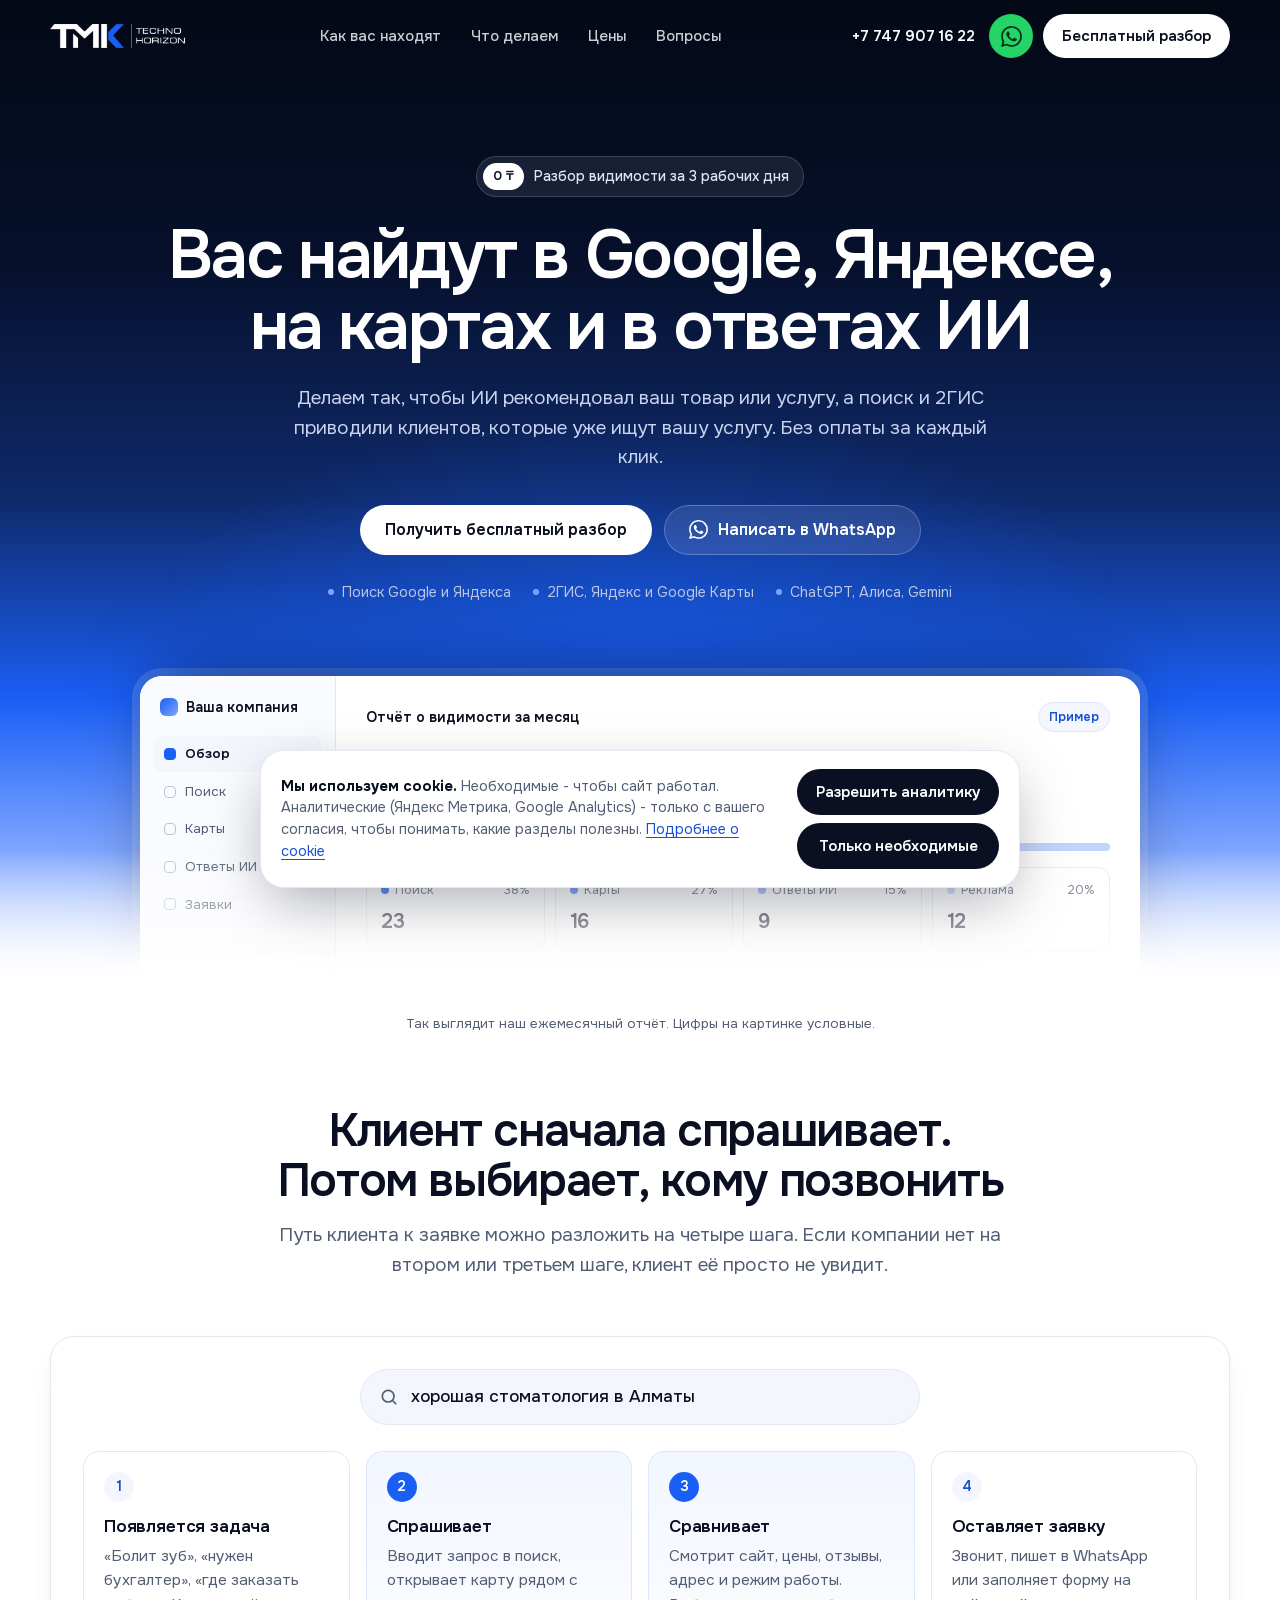
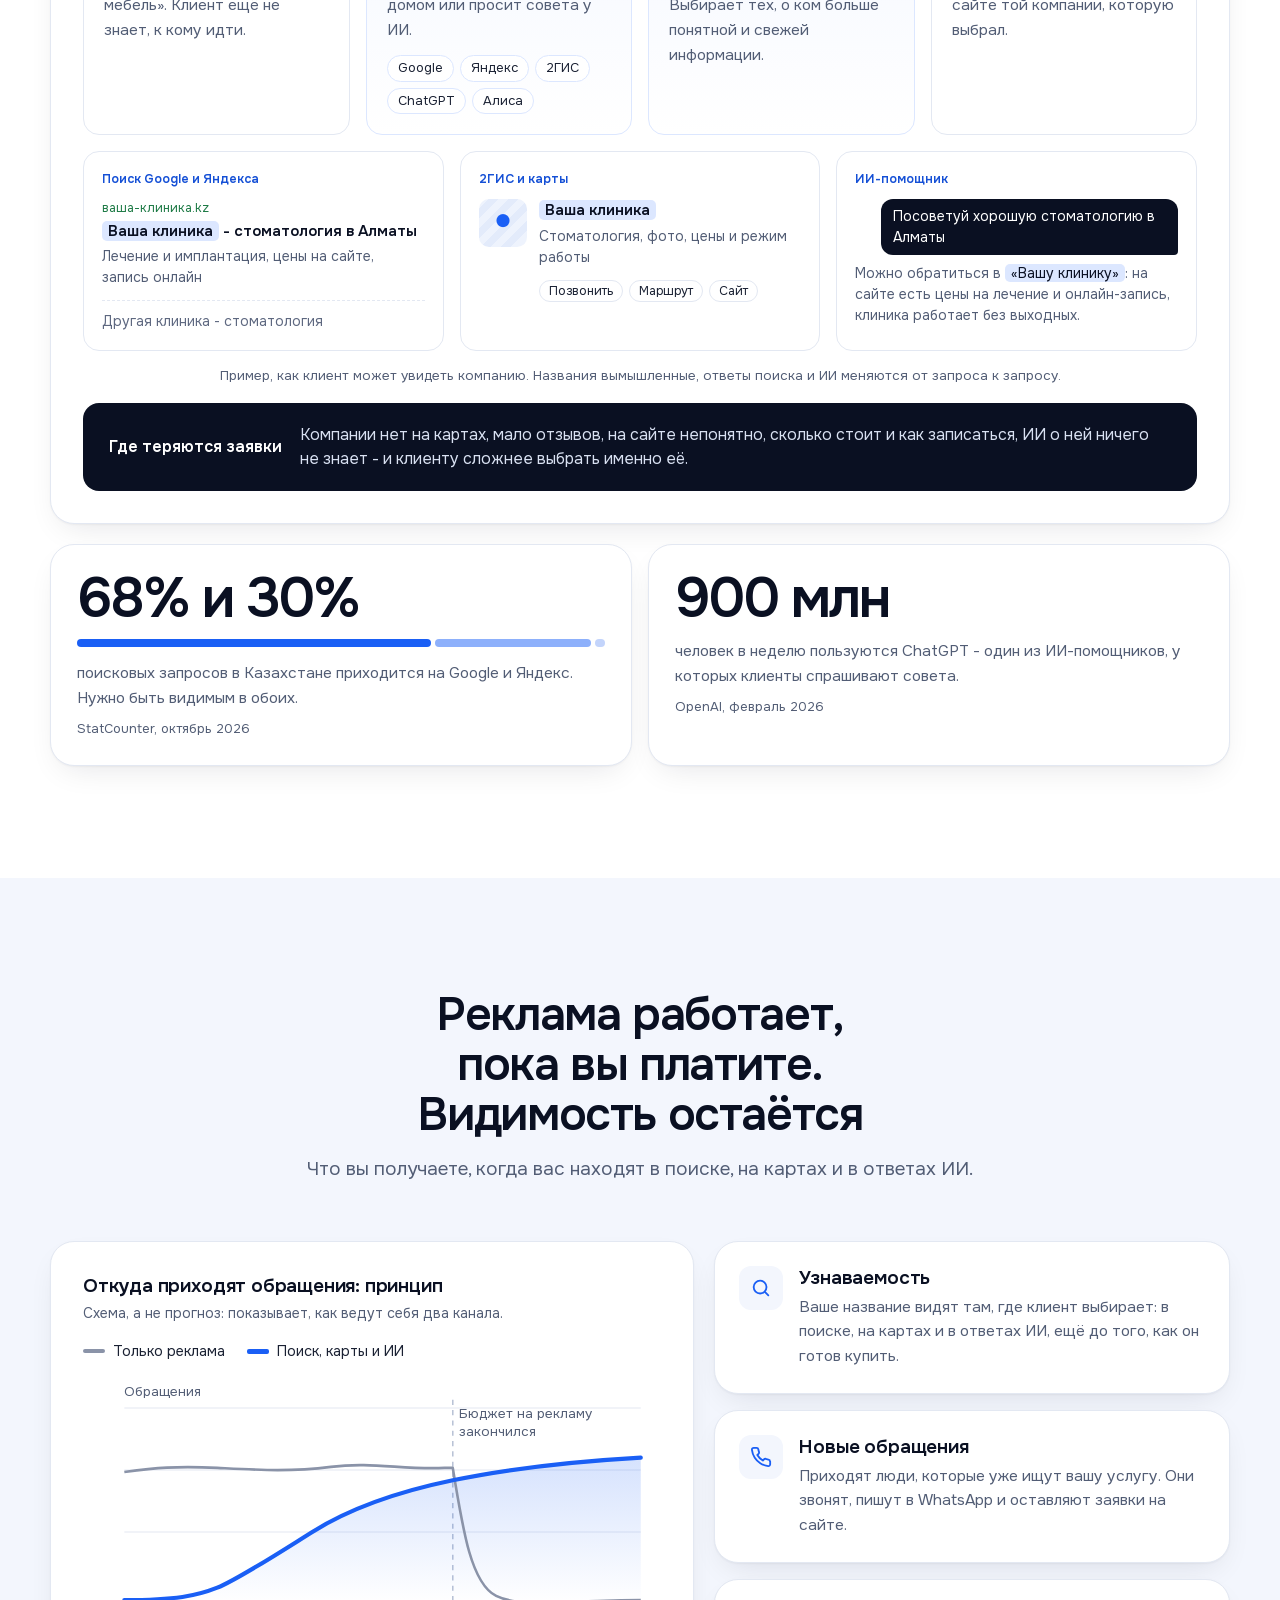
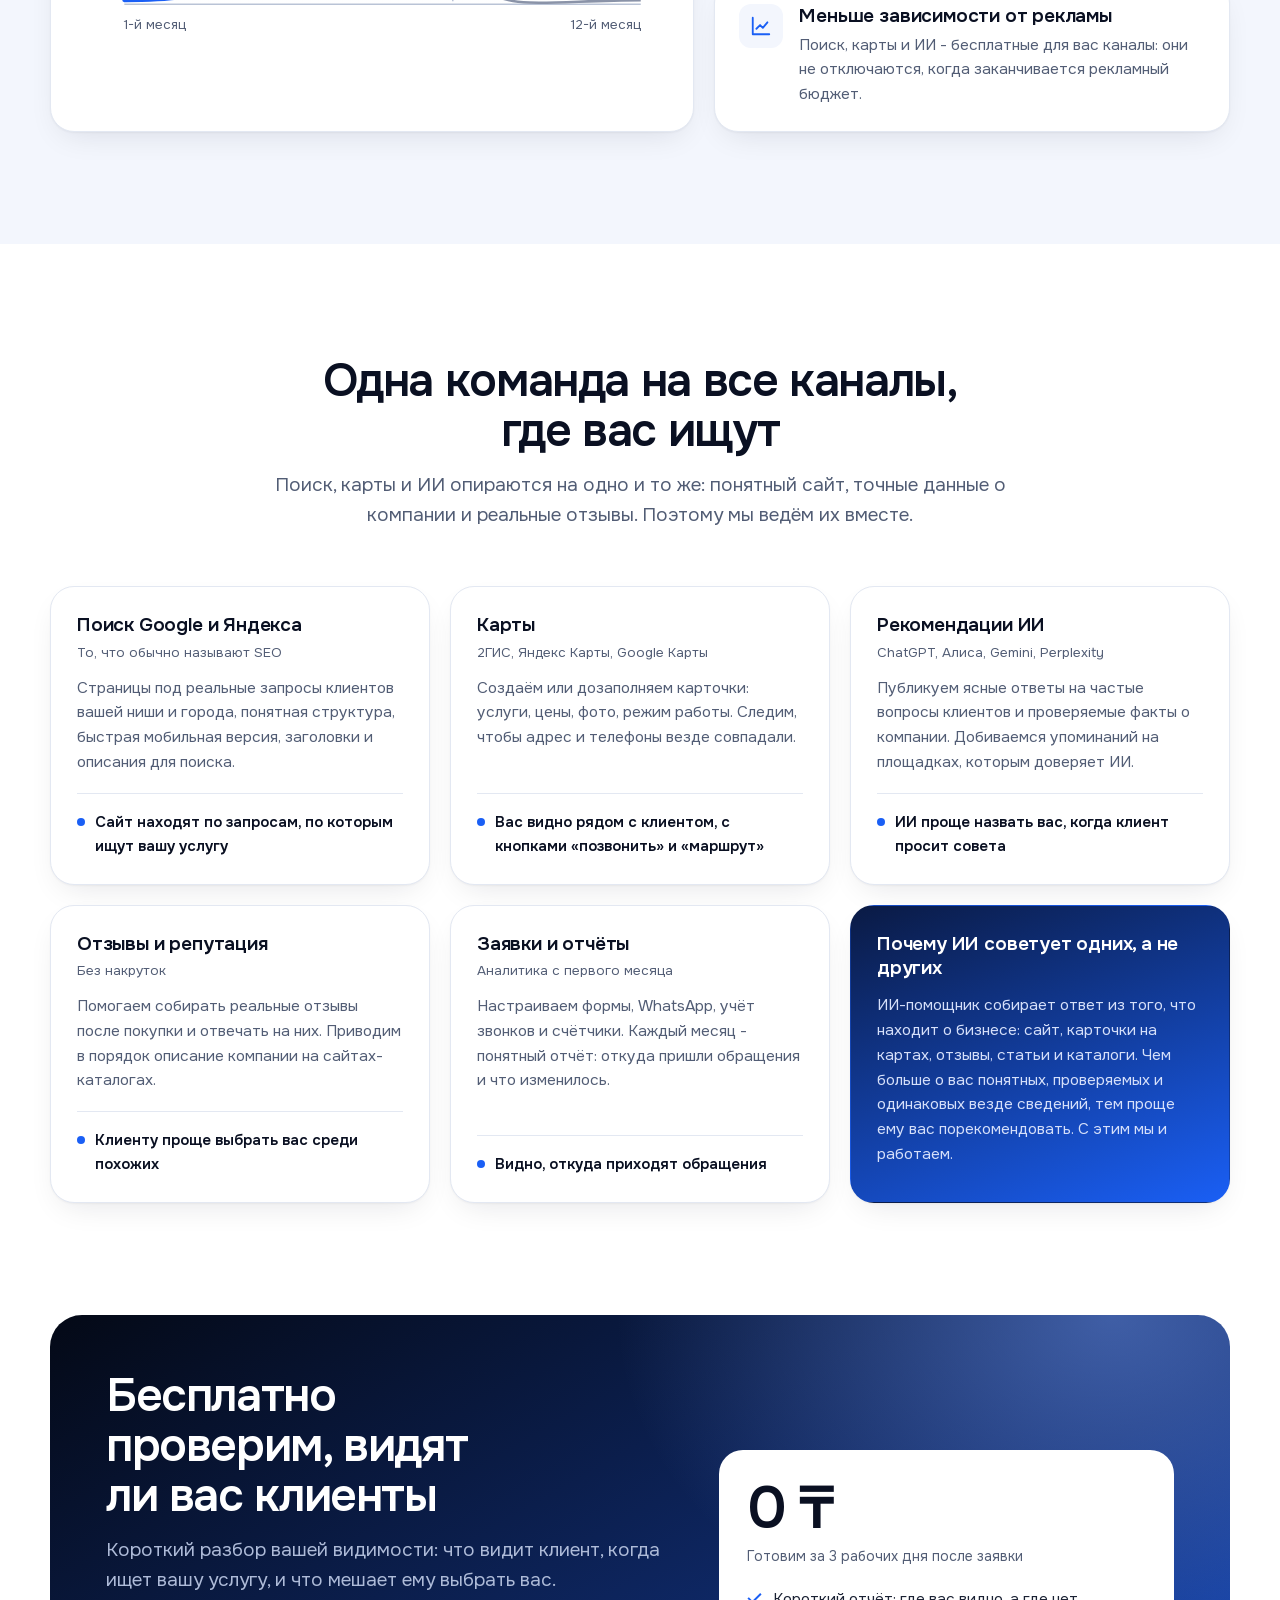
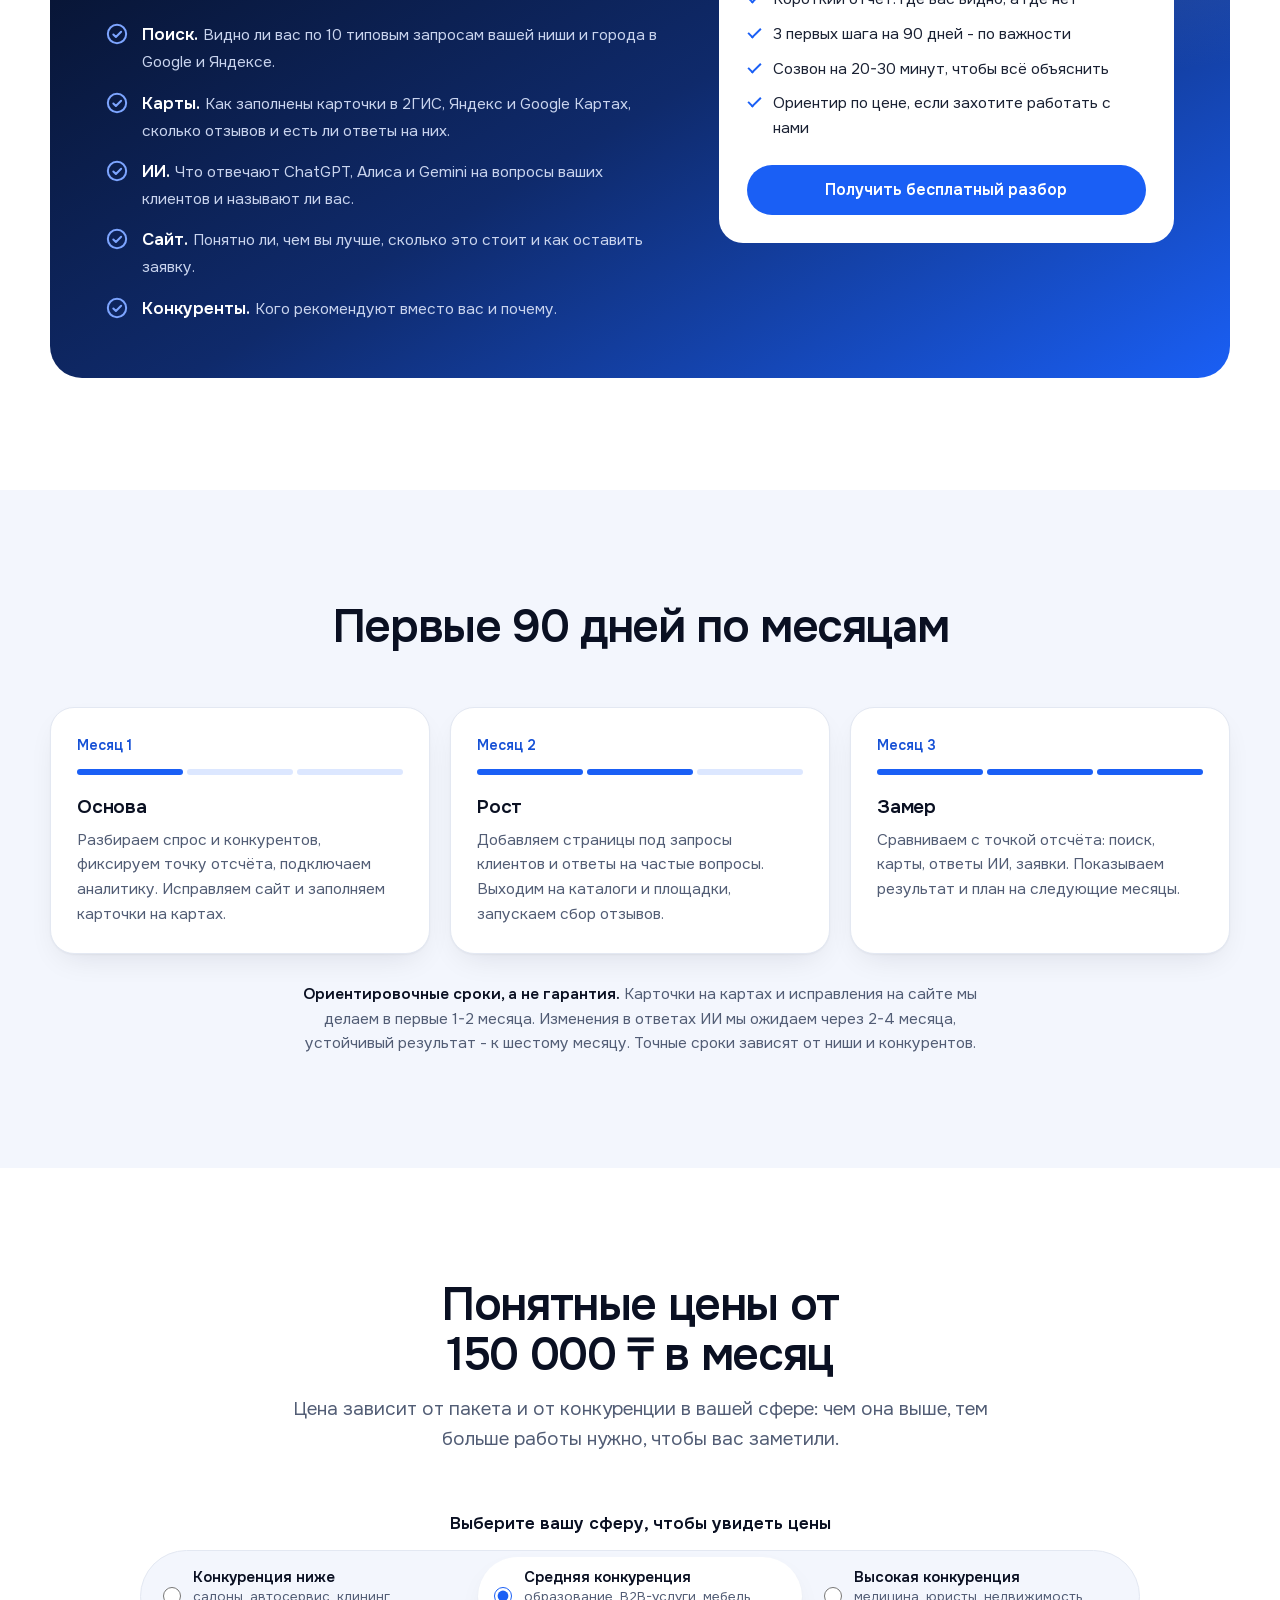
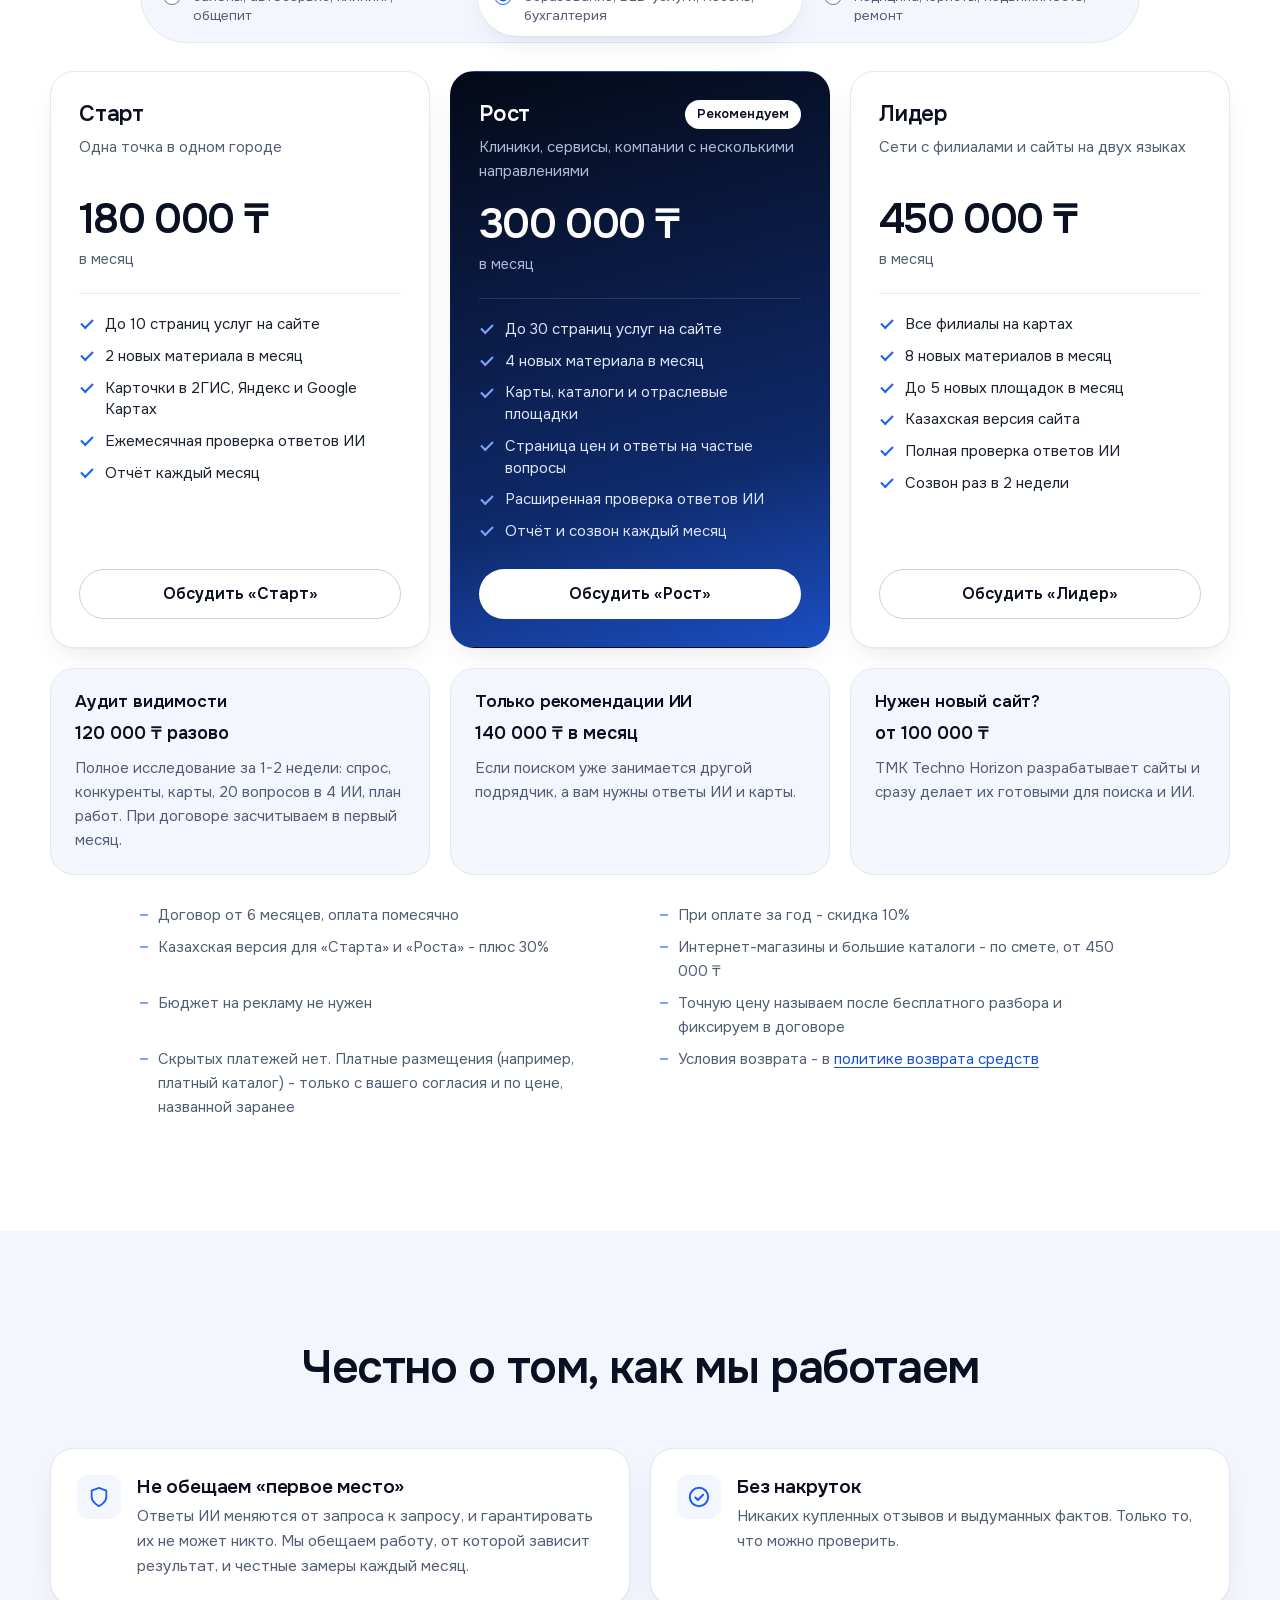
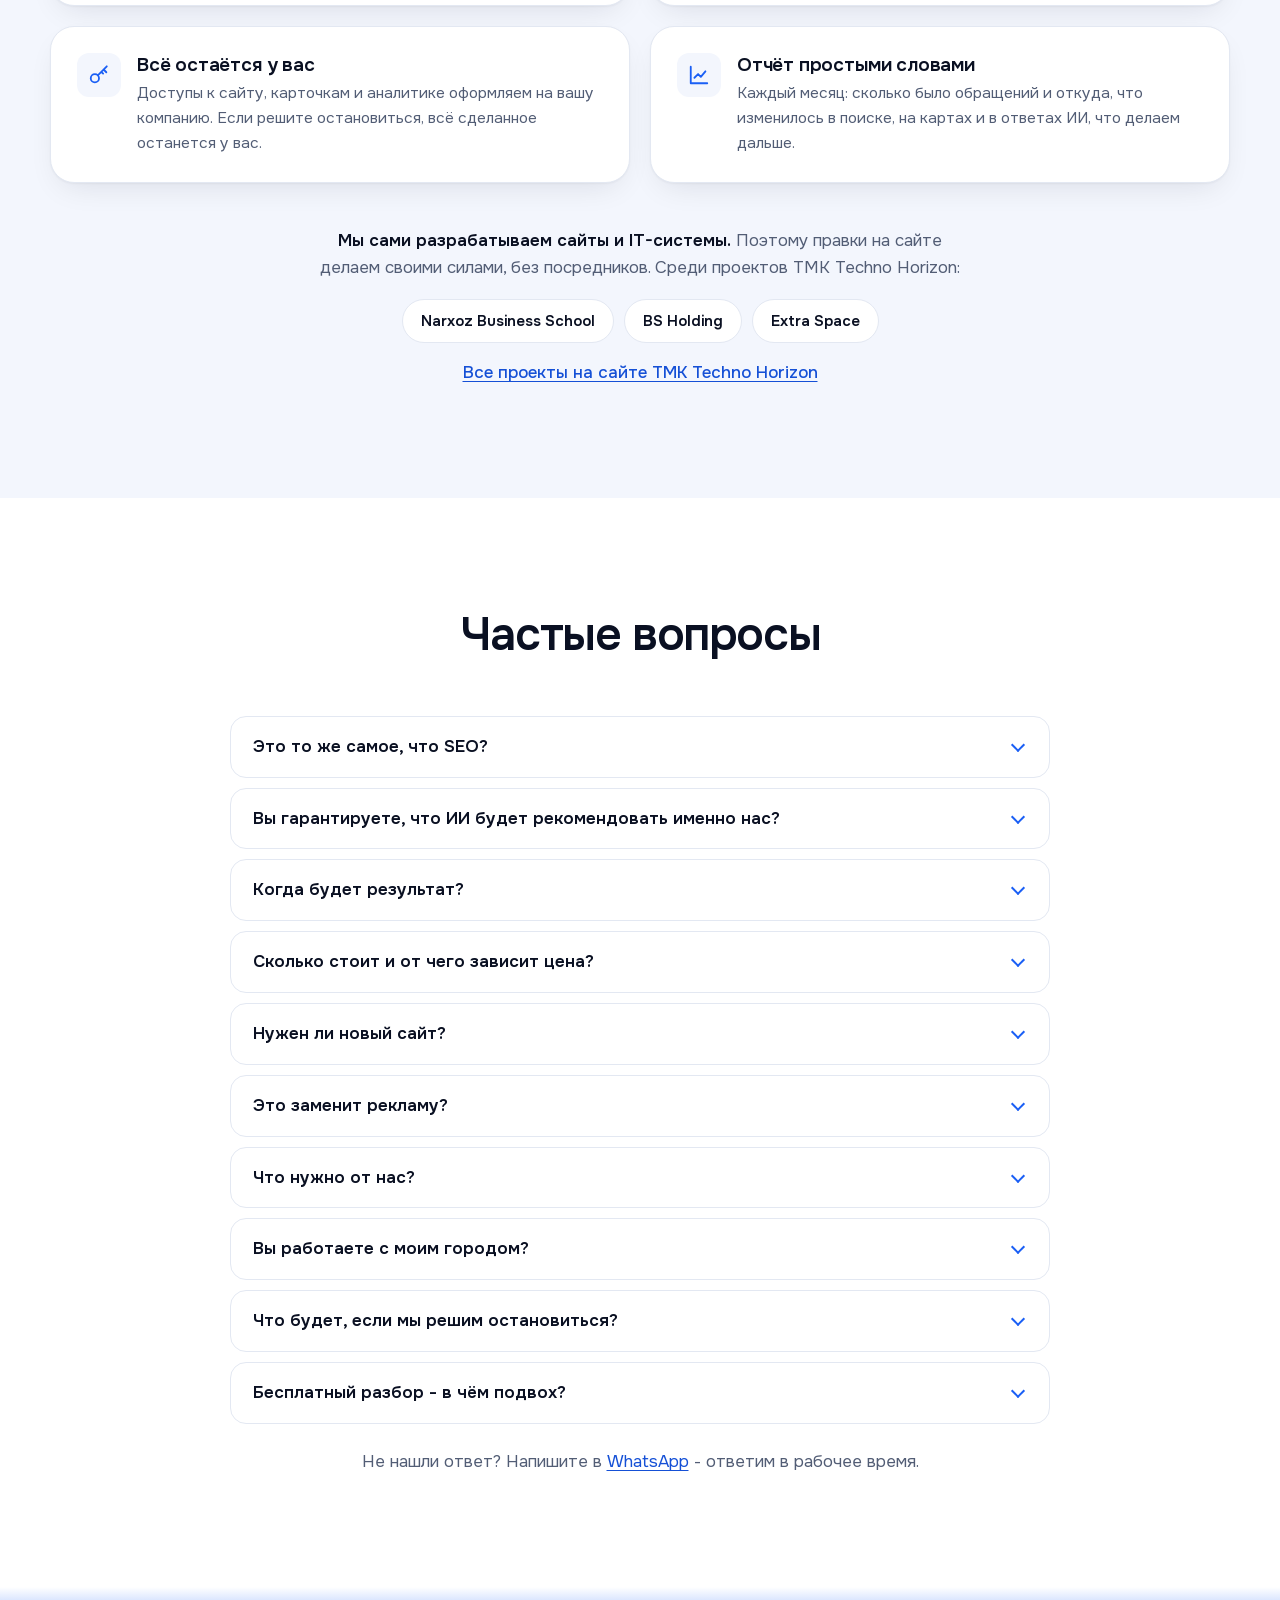
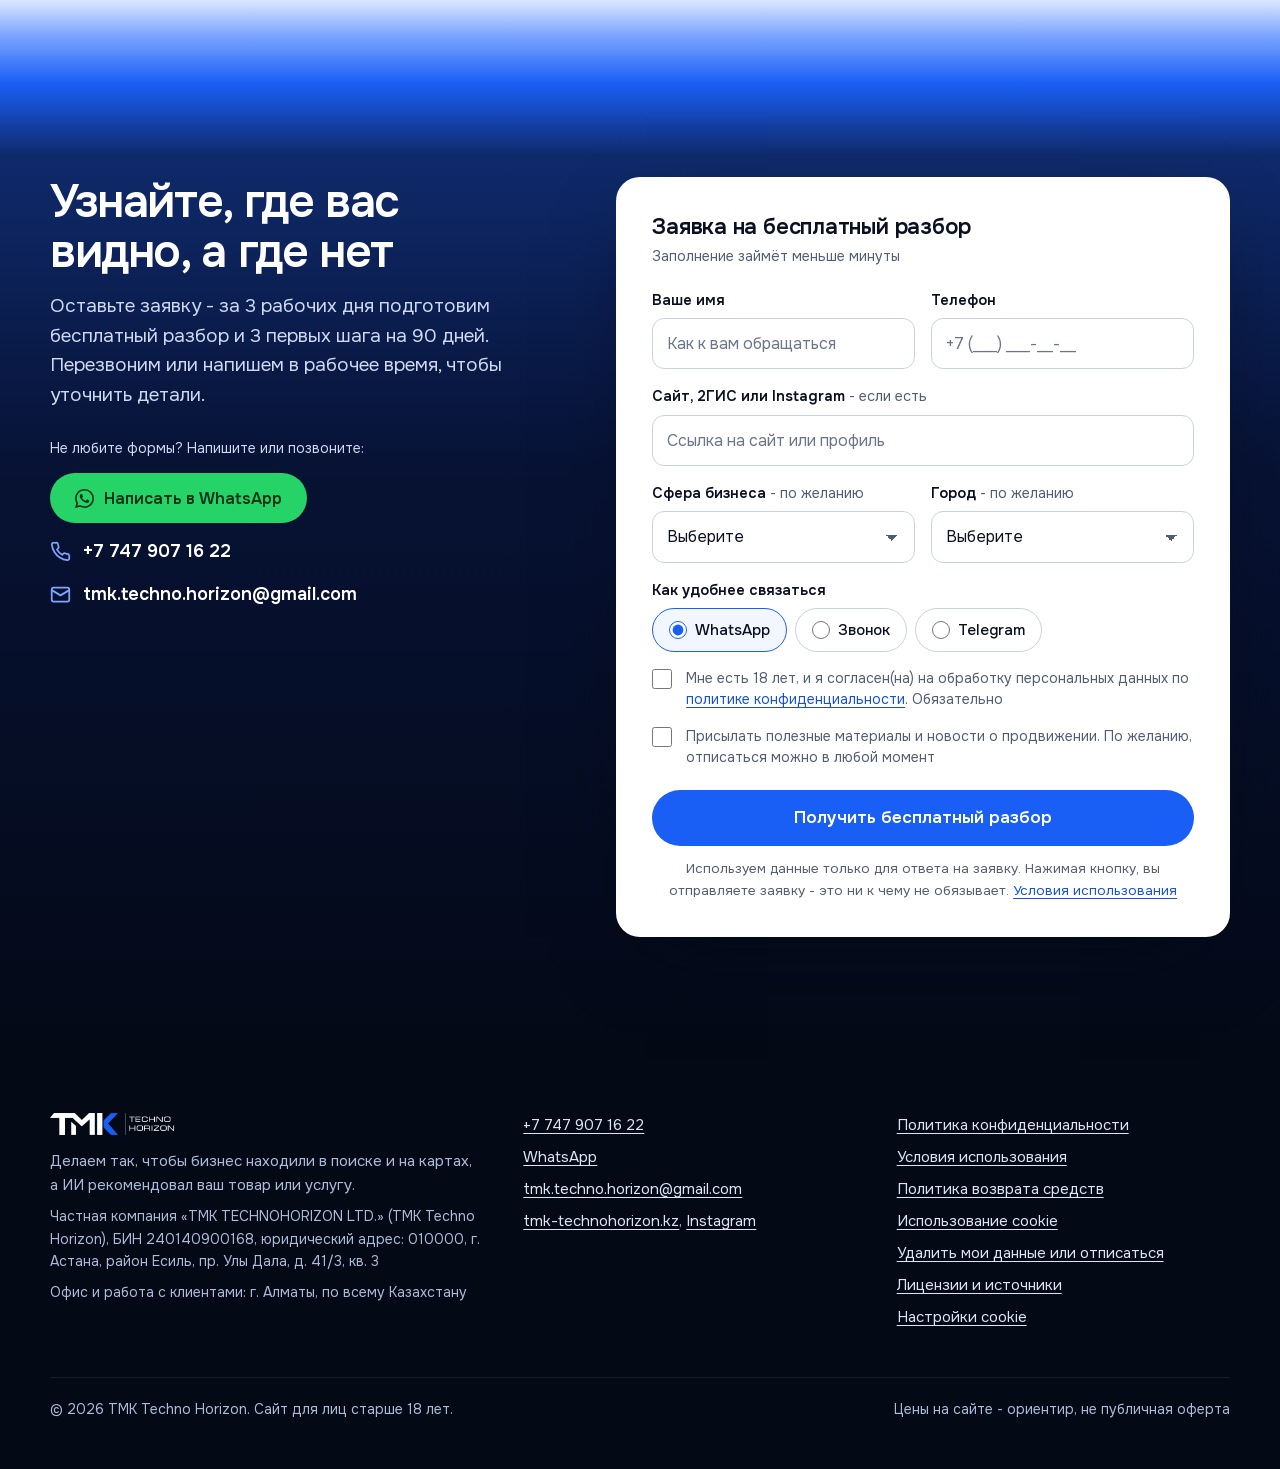
==== index.html @ 051dfea3 "Лендинг TMK Techno Horizon: видимость бизнеса в поиске, на картах и в ответах ИИ Статический сайт + " ====
<!doctype html>
<html lang="ru">
<head>
<meta charset="utf-8">
<meta name="viewport" content="width=device-width, initial-scale=1, viewport-fit=cover">
<title>Продвижение бизнеса в Google, Яндексе, 2ГИС и нейросетях | TMK Techno Horizon</title>
<meta name="description" content="Делаем так, чтобы вас находили в Google, Яндексе и на картах, а ИИ рекомендовал ваш товар или услугу. Бесплатный разбор видимости за 3 рабочих дня. Цены от 150 000 ₸ в месяц.">
<link rel="canonical" href="https://tmk-vidimost.vercel.app/">
<meta name="robots" content="index, follow, max-image-preview:large">
<meta name="theme-color" content="#040916">
<meta name="format-detection" content="telephone=no">
<meta name="google-site-verification" content="nWNN2OCdouj4okJl6YWoBwmhPudTRgexHyxtNok-oQk">
<meta name="yandex-verification" content="0887954a78797636">
<!-- verification-tags -->

<meta property="og:type" content="website">
<meta property="og:locale" content="ru_KZ">
<meta property="og:site_name" content="TMK Techno Horizon">
<meta property="og:title" content="Вас найдут в Google, Яндексе, на картах и в ответах ИИ">
<meta property="og:description" content="Делаем так, чтобы ИИ рекомендовал ваш товар или услугу, а поиск и 2ГИС приводили заявки без оплаты за каждый клик. Бесплатный разбор за 3 рабочих дня.">
<meta property="og:url" content="https://tmk-vidimost.vercel.app/">
<meta property="og:image" content="https://tmk-vidimost.vercel.app/assets/og.png">
<meta property="og:image:width" content="1200">
<meta property="og:image:height" content="630">
<meta property="og:image:alt" content="Вас найдут в Google, Яндексе, на картах и в ответах ИИ - TMK Techno Horizon">
<meta name="twitter:card" content="summary_large_image">

<link rel="icon" href="/favicon.ico" sizes="48x48">
<link rel="icon" href="/assets/icon-512.png" type="image/png" sizes="512x512">
<link rel="apple-touch-icon" href="/assets/apple-touch-icon.png">
<link rel="preload" href="/assets/fonts/onest-cyrillic.woff2" as="font" type="font/woff2" crossorigin>
<link rel="stylesheet" href="/assets/fonts/fonts.css">
<link rel="stylesheet" href="/assets/styles.css">
<script src="/assets/analytics.js" defer></script>
<script src="/assets/app.js" defer></script>

<script type="application/ld+json">
{
  "@context": "https://schema.org",
  "@graph": [
    {
      "@type": "Organization",
      "@id": "https://tmk-technohorizon.kz/#org",
      "name": "TMK Techno Horizon",
      "legalName": "Частная компания «TMK TECHNOHORIZON LTD.»",
      "taxID": "240140900168",
      "url": "https://tmk-technohorizon.kz",
      "logo": "https://tmk-vidimost.vercel.app/assets/icon-512.png",
      "email": "tmk.techno.horizon@gmail.com",
      "telephone": "+77479071622",
      "address": { "@type": "PostalAddress", "addressLocality": "Алматы", "addressCountry": "KZ" },
      "sameAs": ["https://www.instagram.com/tmk.tech/", "https://tmk-technohorizon.kz"]
    },
    {
      "@type": "WebPage",
      "@id": "https://tmk-vidimost.vercel.app/#page",
      "url": "https://tmk-vidimost.vercel.app/",
      "name": "Продвижение бизнеса в Google, Яндексе, 2ГИС и нейросетях",
      "inLanguage": "ru-KZ",
      "about": { "@id": "https://tmk-vidimost.vercel.app/#service" },
      "publisher": { "@id": "https://tmk-technohorizon.kz/#org" }
    },
    {
      "@type": "Service",
      "@id": "https://tmk-vidimost.vercel.app/#service",
      "name": "Видимость бизнеса в поиске, на картах и в рекомендациях ИИ",
      "serviceType": "Продвижение бизнеса в Google, Яндексе, 2ГИС и нейросетях",
      "description": "Делаем так, чтобы бизнес находили в Google, Яндексе, 2ГИС и на картах, а ИИ-помощники (ChatGPT, Алиса, Gemini) рекомендовали его товар или услугу.",
      "provider": { "@id": "https://tmk-technohorizon.kz/#org" },
      "areaServed": { "@type": "Country", "name": "Казахстан" },
      "offers": [
        { "@type": "Offer", "name": "Бесплатный разбор видимости", "price": "0", "priceCurrency": "KZT" },
        { "@type": "Offer", "name": "Старт", "priceSpecification": { "@type": "UnitPriceSpecification", "minPrice": 150000, "maxPrice": 220000, "priceCurrency": "KZT", "unitText": "месяц" } },
        { "@type": "Offer", "name": "Рост", "priceSpecification": { "@type": "UnitPriceSpecification", "minPrice": 260000, "maxPrice": 360000, "priceCurrency": "KZT", "unitText": "месяц" } },
        { "@type": "Offer", "name": "Лидер", "priceSpecification": { "@type": "UnitPriceSpecification", "minPrice": 380000, "maxPrice": 540000, "priceCurrency": "KZT", "unitText": "месяц" } },
        { "@type": "Offer", "name": "Аудит видимости", "price": "120000", "priceCurrency": "KZT" }
      ]
    },
    {
      "@type": "FAQPage",
      "@id": "https://tmk-vidimost.vercel.app/#faq",
      "mainEntity": [
        { "@type": "Question", "name": "Это то же самое, что SEO?", "acceptedAnswer": { "@type": "Answer", "text": "SEO - это продвижение в поиске Google и Яндекса. Мы делаем его и добавляем ещё два канала: карты (2ГИС, Яндекс и Google Карты) и рекомендации ИИ. Работу с ответами ИИ иногда называют GEO. Все три канала опираются на одно и то же: понятный сайт, точные данные о компании, отзывы и упоминания, поэтому выгоднее вести их вместе." } },
        { "@type": "Question", "name": "Вы гарантируете, что ИИ будет рекомендовать именно нас?", "acceptedAnswer": { "@type": "Answer", "text": "Нет, и никто честно не может. Ответы ИИ меняются от запроса к запросу. Мы делаем всё, от чего зависит рекомендация, и каждый месяц показываем, как меняются ответы ИИ на вопросы ваших клиентов, позиции в поиске и показы на картах." } },
        { "@type": "Question", "name": "Когда будет результат?", "acceptedAnswer": { "@type": "Answer", "text": "Карточки на картах и исправления на сайте мы делаем в первые 1-2 месяца. Изменения в ответах ИИ ожидаем через 2-4 месяца, устойчивый результат - к шестому месяцу. Это ориентир, а не гарантия: многое зависит от ниши и конкурентов. Поэтому договор - от 6 месяцев." } },
        { "@type": "Question", "name": "Сколько стоит и от чего зависит цена?", "acceptedAnswer": { "@type": "Answer", "text": "От 150 000 до 540 000 тенге в месяц. Цена зависит от пакета и от конкуренции в вашей сфере: в медицине, юридических услугах и недвижимости работы больше, чем у салона красоты или автосервиса. Точную цену называем после бесплатного разбора." } },
        { "@type": "Question", "name": "Нужен ли новый сайт?", "acceptedAnswer": { "@type": "Answer", "text": "Чаще всего нет: текущий сайт можно доработать. Если сайта нет или он устарел, TMK Techno Horizon сделает новый сразу готовым для поиска и ИИ. Что выгоднее в вашем случае, покажет разбор." } },
        { "@type": "Question", "name": "Это заменит рекламу?", "acceptedAnswer": { "@type": "Answer", "text": "Не сразу и не полностью. Реклама даёт заявки быстро, но только пока вы платите. Поиск, карты и ИИ - второй источник обращений, который работает и без рекламного бюджета. Со временем на рекламу можно тратить меньше." } },
        { "@type": "Question", "name": "Что нужно от нас?", "acceptedAnswer": { "@type": "Answer", "text": "Доступы к сайту и карточкам на картах (или помощь с их созданием), информация об услугах и ценах, реальные отзывы и примеры работ. По времени - 1-2 часа в неделю на ответы и согласования." } },
        { "@type": "Question", "name": "Вы работаете с моим городом?", "acceptedAnswer": { "@type": "Answer", "text": "Да, работаем по всему Казахстану: Алматы, Астана, Шымкент и другие города. Офис - в Алматы, остальное делаем удалённо, а созвоны проводим онлайн." } },
        { "@type": "Question", "name": "Что будет, если мы решим остановиться?", "acceptedAnswer": { "@type": "Answer", "text": "Всё, что сделано, остаётся у вас: страницы сайта, карточки, отзывы, аналитика. Доступы оформляем на вашу компанию с первого дня. После минимального срока договора продолжать или нет - решаете вы." } },
        { "@type": "Question", "name": "Бесплатный разбор - в чём подвох?", "acceptedAnswer": { "@type": "Answer", "text": "Подвоха нет. Это способ познакомиться и показать, что мы понимаем вашу ситуацию. Отчёт остаётся у вас, даже если вы решите работать с кем-то другим или делать всё сами." } }
      ]
    }
  ]
}
</script>
</head>
<body>
<svg width="0" height="0" style="position:absolute" aria-hidden="true" focusable="false">
  <symbol id="i-wa" viewBox="0 0 24 24"><path fill="currentColor" d="M17.472 14.382c-.297-.149-1.758-.867-2.03-.967-.273-.099-.471-.148-.67.15-.197.297-.767.966-.94 1.164-.173.199-.347.223-.644.075-.297-.15-1.255-.463-2.39-1.475-.883-.788-1.48-1.761-1.653-2.059-.173-.297-.018-.458.13-.606.134-.133.298-.347.446-.52.149-.174.198-.298.298-.497.099-.198.05-.371-.025-.52-.075-.149-.669-1.612-.916-2.207-.242-.579-.487-.5-.669-.51-.173-.008-.371-.01-.57-.01-.198 0-.52.074-.792.372-.272.297-1.04 1.016-1.04 2.479 0 1.462 1.065 2.875 1.213 3.074.149.198 2.096 3.2 5.077 4.487.709.306 1.262.489 1.694.625.712.227 1.36.195 1.871.118.571-.085 1.758-.719 2.006-1.413.248-.694.248-1.289.173-1.413-.074-.124-.272-.198-.57-.347m-5.421 7.403h-.004a9.87 9.87 0 0 1-5.031-1.378l-.361-.214-3.741.982.998-3.648-.235-.374a9.86 9.86 0 0 1-1.51-5.26c.001-5.45 4.436-9.884 9.888-9.884 2.64 0 5.122 1.03 6.988 2.898a9.825 9.825 0 0 1 2.893 6.994c-.003 5.45-4.437 9.884-9.885 9.884m8.413-18.297A11.815 11.815 0 0 0 12.05 0C5.495 0 .16 5.335.157 11.892c0 2.096.547 4.142 1.588 5.945L.057 24l6.305-1.654a11.882 11.882 0 0 0 5.683 1.448h.005c6.554 0 11.89-5.335 11.893-11.893a11.821 11.821 0 0 0-3.48-8.413z"/></symbol>
  <symbol id="i-phone" viewBox="0 0 24 24"><path fill="none" stroke="currentColor" stroke-width="2" stroke-linecap="round" stroke-linejoin="round" d="M22 16.9v3a2 2 0 0 1-2.2 2 19.8 19.8 0 0 1-8.6-3.1 19.5 19.5 0 0 1-6-6A19.8 19.8 0 0 1 2.1 4.2 2 2 0 0 1 4.1 2h3a2 2 0 0 1 2 1.7c.1.9.4 1.8.7 2.7a2 2 0 0 1-.5 2.1L8 9.8a16 16 0 0 0 6 6l1.3-1.3a2 2 0 0 1 2.1-.4c.9.3 1.8.6 2.7.7a2 2 0 0 1 1.7 2z"/></symbol>
  <symbol id="i-mail" viewBox="0 0 24 24"><g fill="none" stroke="currentColor" stroke-width="2" stroke-linecap="round" stroke-linejoin="round"><rect x="2" y="4" width="20" height="16" rx="2"/><path d="m22 7-10 6L2 7"/></g></symbol>
  <symbol id="i-check" viewBox="0 0 24 24"><g fill="none" stroke="currentColor" stroke-width="2.2" stroke-linecap="round" stroke-linejoin="round"><circle cx="12" cy="12" r="10"/><path d="m8 12.5 2.8 2.8L16.5 9.5"/></g></symbol>
  <symbol id="i-search" viewBox="0 0 24 24"><g fill="none" stroke="currentColor" stroke-width="2" stroke-linecap="round"><circle cx="11" cy="11" r="7"/><path d="m20 20-3.5-3.5"/></g></symbol>
  <symbol id="i-shield" viewBox="0 0 24 24"><path fill="none" stroke="currentColor" stroke-width="2" stroke-linejoin="round" d="M12 22s8-4 8-10V5l-8-3-8 3v7c0 6 8 10 8 10z"/></symbol>
  <symbol id="i-chart" viewBox="0 0 24 24"><path fill="none" stroke="currentColor" stroke-width="2" stroke-linecap="round" stroke-linejoin="round" d="M3 3v18h18M7 15l4-4 3 3 5-6"/></symbol>
  <symbol id="i-key" viewBox="0 0 24 24"><g fill="none" stroke="currentColor" stroke-width="2" stroke-linecap="round" stroke-linejoin="round"><circle cx="7.5" cy="15.5" r="4.5"/><path d="m10.7 12.3 9.8-9.8M17 6l3 3M14.5 8.5l2 2"/></g></symbol>
  <symbol id="i-team" viewBox="0 0 24 24"><g fill="none" stroke="currentColor" stroke-width="2" stroke-linecap="round" stroke-linejoin="round"><circle cx="9" cy="8" r="4"/><path d="M2 21v-1a7 7 0 0 1 14 0v1M16 3.1a4 4 0 0 1 0 7.8M22 21v-1a7 7 0 0 0-4-6.3"/></g></symbol>
</svg>

<a class="skip-link" href="#main">Перейти к содержимому</a>

<header class="site-header" id="top">
  <div class="wrap">
    <a class="logo" href="/" aria-label="TMK Techno Horizon - на главную">
      <img class="logo-light" src="/assets/logo.png" alt="TMK Techno Horizon" width="139" height="24">
      <img class="logo-dark" src="/assets/logo-dark.png" alt="" width="139" height="24" aria-hidden="true">
    </a>
    <nav class="nav" aria-label="Разделы страницы">
      <a href="#kak-nahodyat">Как вас находят</a>
      <a href="#chto-delaem">Что делаем</a>
      <a href="#ceny">Цены</a>
      <a href="#voprosy">Вопросы</a>
    </nav>
    <div class="header-actions">
      <a class="header-phone" href="tel:+77479071622" data-loc="header">+7 747 907 16 22</a>
      <a class="icon-btn" href="https://wa.me/77479071622?text=%D0%97%D0%B4%D1%80%D0%B0%D0%B2%D1%81%D1%82%D0%B2%D1%83%D0%B9%D1%82%D0%B5!%20%D0%A5%D0%BE%D1%87%D1%83%20%D0%B1%D0%B5%D1%81%D0%BF%D0%BB%D0%B0%D1%82%D0%BD%D1%8B%D0%B9%20%D1%80%D0%B0%D0%B7%D0%B1%D0%BE%D1%80%3A%20%D0%BD%D0%B0%D1%85%D0%BE%D0%B4%D1%8F%D1%82%20%D0%BB%D0%B8%20%D0%BC%D0%BE%D0%B9%20%D0%B1%D0%B8%D0%B7%D0%BD%D0%B5%D1%81%20%D0%B2%20%D0%BF%D0%BE%D0%B8%D1%81%D0%BA%D0%B5%2C%20%D0%BD%D0%B0%20%D0%BA%D0%B0%D1%80%D1%82%D0%B0%D1%85%20%D0%B8%20%D0%B2%20%D0%BE%D1%82%D0%B2%D0%B5%D1%82%D0%B0%D1%85%20%D0%98%D0%98." target="_blank" rel="noopener" data-loc="header" aria-label="Написать в WhatsApp"><svg aria-hidden="true"><use href="#i-wa"/></svg></a>
      <a class="btn header-cta" href="#zayavka" data-cta="header"><span class="long">Бесплатный разбор</span><span class="short">Разбор</span></a>
    </div>
  </div>
</header>

<main id="main">

<!-- 1. Первый экран: из темноты к свету -->
<section class="hero on-dark" aria-labelledby="hero-title">
  <div class="wrap">
    <div class="hero-inner">
      <p class="hero-chip"><b>0 ₸</b>Разбор видимости за 3 рабочих дня</p>
      <h1 id="hero-title" class="h1">Вас найдут в Google, Яндексе, <br class="br-wide">на картах и в ответах ИИ</h1>
      <p class="lead">Делаем так, чтобы ИИ рекомендовал ваш товар или услугу, а поиск и 2ГИС приводили клиентов, которые уже ищут вашу услугу. Без оплаты за каждый клик.</p>
      <div class="hero-actions">
        <a class="btn btn-light" href="#zayavka" data-cta="hero">Получить бесплатный разбор</a>
        <a class="btn btn-glass" href="https://wa.me/77479071622?text=%D0%97%D0%B4%D1%80%D0%B0%D0%B2%D1%81%D1%82%D0%B2%D1%83%D0%B9%D1%82%D0%B5!%20%D0%A5%D0%BE%D1%87%D1%83%20%D0%B1%D0%B5%D1%81%D0%BF%D0%BB%D0%B0%D1%82%D0%BD%D1%8B%D0%B9%20%D1%80%D0%B0%D0%B7%D0%B1%D0%BE%D1%80%3A%20%D0%BD%D0%B0%D1%85%D0%BE%D0%B4%D1%8F%D1%82%20%D0%BB%D0%B8%20%D0%BC%D0%BE%D0%B9%20%D0%B1%D0%B8%D0%B7%D0%BD%D0%B5%D1%81%20%D0%B2%20%D0%BF%D0%BE%D0%B8%D1%81%D0%BA%D0%B5%2C%20%D0%BD%D0%B0%20%D0%BA%D0%B0%D1%80%D1%82%D0%B0%D1%85%20%D0%B8%20%D0%B2%20%D0%BE%D1%82%D0%B2%D0%B5%D1%82%D0%B0%D1%85%20%D0%98%D0%98." target="_blank" rel="noopener" data-loc="hero"><svg aria-hidden="true"><use href="#i-wa"/></svg>Написать в WhatsApp</a>
      </div>
      <ul class="hero-channels">
        <li>Поиск Google и Яндекса</li>
        <li>2ГИС, Яндекс и Google Карты</li>
        <li>ChatGPT, Алиса, Gemini</li>
      </ul>
    </div>

    <div class="stage rise" role="img" aria-label="Пример ежемесячного отчёта клиенту: сколько обращений пришло за месяц и из каких каналов - поиск, карты, ответы ИИ и реклама. Цифры условные">
      <div class="app" aria-hidden="true">
        <div class="app-side">
          <p class="app-org"><i></i>Ваша компания</p>
          <ul class="app-nav">
            <li class="on">Обзор</li>
            <li>Поиск</li>
            <li>Карты</li>
            <li>Ответы ИИ</li>
            <li>Заявки</li>
          </ul>
        </div>
        <div class="app-main">
          <div class="app-top"><span>Отчёт о видимости за месяц</span><span class="app-tag">Пример</span></div>
          <p class="app-label">Обращения за месяц</p>
          <div class="app-figure"><b>60</b><span>звонки, WhatsApp и заявки с сайта</span></div>
          <div class="app-bar"><i class="s1" style="width:38%"></i><i class="s2" style="width:27%"></i><i class="s3" style="width:15%"></i><i class="s4" style="width:20%"></i></div>
          <div class="app-cards">
            <div class="app-card s1"><p class="k"><span>Поиск</span>38%</p><p class="v">23</p></div>
            <div class="app-card s2"><p class="k"><span>Карты</span>27%</p><p class="v">16</p></div>
            <div class="app-card s3"><p class="k"><span>Ответы ИИ</span>15%</p><p class="v">9</p></div>
            <div class="app-card s4"><p class="k"><span>Реклама</span>20%</p><p class="v">12</p></div>
          </div>
        </div>
      </div>
    </div>
  </div>
</section>
<p class="stage-caption wrap">Так выглядит наш ежемесячный отчёт. Цифры на картинке условные.</p>

<!-- 2. Как клиент находит компанию -->
<section class="section section-first" id="kak-nahodyat" aria-labelledby="path-title">
  <div class="wrap">
    <div class="section-head center">
      <h2 id="path-title" class="h2">Клиент сначала спрашивает. <br class="br-wide">Потом выбирает, кому позвонить</h2>
      <p class="lead">Путь клиента к заявке можно разложить на четыре шага. Если компании нет на втором или третьем шаге, клиент её просто не увидит.</p>
    </div>
    <div class="card journey">
      <div class="query" aria-hidden="true"><svg><use href="#i-search"/></svg>хорошая стоматология в Алматы</div>
      <ol class="path">
        <li>
          <h3 class="h3">Появляется задача</h3>
          <p>«Болит зуб», «нужен бухгалтер», «где заказать мебель». Клиент ещё не знает, к кому идти.</p>
        </li>
        <li class="is-key">
          <h3 class="h3">Спрашивает</h3>
          <p>Вводит запрос в поиск, открывает карту рядом с домом или просит совета у ИИ.</p>
          <div class="where"><span>Google</span><span>Яндекс</span><span>2ГИС</span><span>ChatGPT</span><span>Алиса</span></div>
        </li>
        <li class="is-key">
          <h3 class="h3">Сравнивает</h3>
          <p>Смотрит сайт, цены, отзывы, адрес и режим работы. Выбирает тех, о ком больше понятной и свежей информации.</p>
        </li>
        <li>
          <h3 class="h3">Оставляет заявку</h3>
          <p>Звонит, пишет в WhatsApp или заполняет форму на сайте той компании, которую выбрал.</p>
        </li>
      </ol>

      <div class="found" role="img" aria-label="Условный пример: компания появляется в поиске, в 2ГИС и в ответе ИИ-помощника. Это иллюстрация, а не реальный результат">
        <div class="f-card" aria-hidden="true">
          <p class="f-src">Поиск Google и Яндекса</p>
          <p class="f-url">ваша-клиника.kz</p>
          <p class="f-title"><span class="f-you">Ваша клиника</span> - стоматология в Алматы</p>
          <p>Лечение и имплантация, цены на сайте, запись онлайн</p>
          <p class="f-other">Другая клиника - стоматология</p>
        </div>
        <div class="f-card" aria-hidden="true">
          <p class="f-src">2ГИС и карты</p>
          <div class="f-map">
            <div class="f-pin"></div>
            <div>
              <p class="f-title"><span class="f-you">Ваша клиника</span></p>
              <p>Стоматология, фото, цены и режим работы</p>
              <div class="f-chips"><span class="f-chip">Позвонить</span><span class="f-chip">Маршрут</span><span class="f-chip">Сайт</span></div>
            </div>
          </div>
        </div>
        <div class="f-card" aria-hidden="true">
          <p class="f-src">ИИ-помощник</p>
          <p class="f-ask">Посоветуй хорошую стоматологию в Алматы</p>
          <p>Можно обратиться в <span class="f-you">«Вашу клинику»</span>: на сайте есть цены на лечение и онлайн-запись, клиника работает без выходных.</p>
        </div>
      </div>
      <p class="found-note">Пример, как клиент может увидеть компанию. Названия вымышленные, ответы поиска и ИИ меняются от запроса к запросу.</p>

      <div class="path-warning">
        <strong>Где теряются заявки</strong>
        <span>Компании нет на картах, мало отзывов, на сайте непонятно, сколько стоит и как записаться, ИИ о ней ничего не знает - и клиенту сложнее выбрать именно её.</span>
      </div>
    </div>

    <div class="facts">
      <div class="card fact">
        <b>68% и 30%</b>
        <div class="share" aria-hidden="true"><i class="s1" style="width:68%"></i><i class="s3" style="width:30%"></i><i class="s4" style="width:2%"></i></div>
        <span>поисковых запросов в Казахстане приходится на Google и Яндекс. Нужно быть видимым в обоих.</span>
        <cite>StatCounter, октябрь 2026</cite>
      </div>
      <div class="card fact">
        <b>900 млн</b>
        <span>человек в неделю пользуются ChatGPT - один из ИИ-помощников, у которых клиенты спрашивают совета.</span>
        <cite>OpenAI, февраль 2026</cite>
      </div>
    </div>
  </div>
</section>

<!-- 3. Что это даёт бизнесу -->
<section class="section section-tint" aria-labelledby="benefits-title">
  <div class="wrap">
    <div class="section-head center">
      <h2 id="benefits-title" class="h2">Реклама работает, пока вы платите. <br class="br-wide">Видимость остаётся</h2>
      <p class="lead">Что вы получаете, когда вас находят в поиске, на картах и в ответах ИИ.</p>
    </div>
    <div class="bento">
      <figure class="card chart-card" style="margin:0">
        <h3 class="h3">Откуда приходят обращения: принцип</h3>
        <p class="small">Схема, а не прогноз: показывает, как ведут себя два канала.</p>
        <ul class="chart-legend">
          <li><i style="background:#8A93A8"></i>Только реклама</li>
          <li><i style="background:#1A5FF5;height:5px"></i>Поиск, карты и ИИ</li>
        </ul>
        <div class="chart">
          <svg viewBox="0 0 560 270" role="img" aria-labelledby="chart-t chart-d">
            <title id="chart-t">Реклама и бесплатные каналы: как меняется число обращений</title>
            <desc id="chart-d">Реклама даёт обращения с первого месяца, но после остановки бюджета на восьмом месяце они падают почти до нуля. Обращения из поиска, карт и ИИ растут постепенно с третьего месяца и остаются после остановки рекламы.</desc>
            <defs><linearGradient id="g-fill" x1="0" y1="0" x2="0" y2="1"><stop offset="0" stop-color="#1A5FF5" stop-opacity=".18"/><stop offset="1" stop-color="#1A5FF5" stop-opacity="0"/></linearGradient></defs>
            <g stroke="#E3E8F2" stroke-width="1">
              <line x1="40" y1="30" x2="540" y2="30"/><line x1="40" y1="90" x2="540" y2="90"/><line x1="40" y1="150" x2="540" y2="150"/>
            </g>
            <line x1="40" y1="220" x2="540" y2="220" stroke="#B9C3D6" stroke-width="1.5"/>
            <line x1="358" y1="22" x2="358" y2="220" stroke="#B9C3D6" stroke-width="1.5" stroke-dasharray="5 5"/>
            <text x="364" y="40" font-size="13" fill="#525D75">Бюджет на рекламу</text>
            <text x="364" y="57" font-size="13" fill="#525D75">закончился</text>
            <path d="M40 216 C 90 216, 110 212, 130 204 S 190 170, 222 150 S 300 112, 358 100 S 470 82, 540 78 L 540 220 L 40 220 Z" fill="url(#g-fill)"/>
            <path d="M40 92 C 70 88, 90 86, 130 88 S 200 92, 240 87 S 310 90, 350 88 L 358 88 C 368 150, 376 200, 400 212 S 470 216, 540 216" fill="none" stroke="#8A93A8" stroke-width="2.5" stroke-linejoin="round"/>
            <path d="M40 216 C 90 216, 110 212, 130 204 S 190 170, 222 150 S 300 112, 358 100 S 470 82, 540 78" fill="none" stroke="#1A5FF5" stroke-width="4" stroke-linecap="round"/>
            <text x="40" y="244" font-size="13" fill="#525D75">1-й месяц</text>
            <text x="540" y="244" font-size="13" fill="#525D75" text-anchor="end">12-й месяц</text>
            <text x="40" y="18" font-size="13" fill="#525D75">Обращения</text>
          </svg>
        </div>
      </figure>
      <div class="benefit-stack">
        <div class="card benefit">
          <span class="ico"><svg aria-hidden="true"><use href="#i-search"/></svg></span>
          <div><h3 class="h3">Узнаваемость</h3><p>Ваше название видят там, где клиент выбирает: в поиске, на картах и в ответах ИИ, ещё до того, как он готов купить.</p></div>
        </div>
        <div class="card benefit">
          <span class="ico"><svg aria-hidden="true"><use href="#i-phone"/></svg></span>
          <div><h3 class="h3">Новые обращения</h3><p>Приходят люди, которые уже ищут вашу услугу. Они звонят, пишут в WhatsApp и оставляют заявки на сайте.</p></div>
        </div>
        <div class="card benefit">
          <span class="ico"><svg aria-hidden="true"><use href="#i-chart"/></svg></span>
          <div><h3 class="h3">Меньше зависимости от рекламы</h3><p>Поиск, карты и ИИ - бесплатные для вас каналы: они не отключаются, когда заканчивается рекламный бюджет.</p></div>
        </div>
      </div>
    </div>
  </div>
</section>

<!-- 4. Что мы делаем -->
<section class="section" id="chto-delaem" aria-labelledby="work-title">
  <div class="wrap">
    <div class="section-head center">
      <h2 id="work-title" class="h2">Одна команда на все каналы, <br class="br-wide">где вас ищут</h2>
      <p class="lead">Поиск, карты и ИИ опираются на одно и то же: понятный сайт, точные данные о компании и реальные отзывы. Поэтому мы ведём их вместе.</p>
    </div>
    <div class="work">
      <div class="card work-item">
        <h3 class="h3">Поиск Google и Яндекса</h3>
        <p class="tag">То, что обычно называют SEO</p>
        <p class="body">Страницы под реальные запросы клиентов вашей ниши и города, понятная структура, быстрая мобильная версия, заголовки и описания для поиска.</p>
        <p class="result">Сайт находят по запросам, по которым ищут вашу услугу</p>
      </div>
      <div class="card work-item">
        <h3 class="h3">Карты</h3>
        <p class="tag">2ГИС, Яндекс Карты, Google Карты</p>
        <p class="body">Создаём или дозаполняем карточки: услуги, цены, фото, режим работы. Следим, чтобы адрес и телефоны везде совпадали.</p>
        <p class="result">Вас видно рядом с клиентом, с кнопками «позвонить» и «маршрут»</p>
      </div>
      <div class="card work-item">
        <h3 class="h3">Рекомендации ИИ</h3>
        <p class="tag">ChatGPT, Алиса, Gemini, Perplexity</p>
        <p class="body">Публикуем ясные ответы на частые вопросы клиентов и проверяемые факты о компании. Добиваемся упоминаний на площадках, которым доверяет ИИ.</p>
        <p class="result">ИИ проще назвать вас, когда клиент просит совета</p>
      </div>
      <div class="card work-item">
        <h3 class="h3">Отзывы и репутация</h3>
        <p class="tag">Без накруток</p>
        <p class="body">Помогаем собирать реальные отзывы после покупки и отвечать на них. Приводим в порядок описание компании на сайтах-каталогах.</p>
        <p class="result">Клиенту проще выбрать вас среди похожих</p>
      </div>
      <div class="card work-item">
        <h3 class="h3">Заявки и отчёты</h3>
        <p class="tag">Аналитика с первого месяца</p>
        <p class="body">Настраиваем формы, WhatsApp, учёт звонков и счётчики. Каждый месяц - понятный отчёт: откуда пришли обращения и что изменилось.</p>
        <p class="result">Видно, откуда приходят обращения</p>
      </div>
      <div class="card why-ai">
        <h3 class="h3">Почему ИИ советует одних, а не других</h3>
        <p>ИИ-помощник собирает ответ из того, что находит о бизнесе: сайт, карточки на картах, отзывы, статьи и каталоги. Чем больше о вас понятных, проверяемых и одинаковых везде сведений, тем проще ему вас порекомендовать. С этим мы и работаем.</p>
      </div>
    </div>
  </div>
</section>

<!-- 5. Бесплатный разбор -->
<section class="section" id="razbor" aria-labelledby="offer-title" style="padding-top:0">
  <div class="wrap">
    <div class="offer on-dark">
      <div>
        <h2 id="offer-title" class="h2">Бесплатно проверим, видят ли вас клиенты</h2>
        <p class="lead">Короткий разбор вашей видимости: что видит клиент, когда ищет вашу услугу, и что мешает ему выбрать вас.</p>
        <ul class="check-list">
          <li><svg aria-hidden="true"><use href="#i-check"/></svg><div><b>Поиск.</b> <span>Видно ли вас по 10 типовым запросам вашей ниши и города в Google и Яндексе.</span></div></li>
          <li><svg aria-hidden="true"><use href="#i-check"/></svg><div><b>Карты.</b> <span>Как заполнены карточки в 2ГИС, Яндекс и Google Картах, сколько отзывов и есть ли ответы на них.</span></div></li>
          <li><svg aria-hidden="true"><use href="#i-check"/></svg><div><b>ИИ.</b> <span>Что отвечают ChatGPT, Алиса и Gemini на вопросы ваших клиентов и называют ли вас.</span></div></li>
          <li><svg aria-hidden="true"><use href="#i-check"/></svg><div><b>Сайт.</b> <span>Понятно ли, чем вы лучше, сколько это стоит и как оставить заявку.</span></div></li>
          <li><svg aria-hidden="true"><use href="#i-check"/></svg><div><b>Конкуренты.</b> <span>Кого рекомендуют вместо вас и почему.</span></div></li>
        </ul>
      </div>
      <div class="offer-box">
        <p class="price-free">0 ₸</p>
        <p class="small">Готовим за 3 рабочих дня после заявки</p>
        <ul class="offer-get">
          <li>Короткий отчёт: где вас видно, а где нет</li>
          <li>3 первых шага на 90 дней - по важности</li>
          <li>Созвон на 20-30 минут, чтобы всё объяснить</li>
          <li>Ориентир по цене, если захотите работать с нами</li>
        </ul>
        <a class="btn btn-main btn-wide" href="#zayavka" data-cta="razbor">Получить бесплатный разбор</a>
      </div>
    </div>
  </div>
</section>

<!-- 6. 90 дней -->
<section class="section section-tint" aria-labelledby="plan-title">
  <div class="wrap">
    <div class="section-head center">
      <h2 id="plan-title" class="h2">Первые 90 дней по месяцам</h2>
    </div>
    <ol class="timeline">
      <li class="card">
        <p class="month">Месяц 1</p>
        <div class="progress" aria-hidden="true"><i class="on"></i><i></i><i></i></div>
        <h3 class="h3">Основа</h3>
        <p>Разбираем спрос и конкурентов, фиксируем точку отсчёта, подключаем аналитику. Исправляем сайт и заполняем карточки на картах.</p>
      </li>
      <li class="card">
        <p class="month">Месяц 2</p>
        <div class="progress" aria-hidden="true"><i class="on"></i><i class="on"></i><i></i></div>
        <h3 class="h3">Рост</h3>
        <p>Добавляем страницы под запросы клиентов и ответы на частые вопросы. Выходим на каталоги и площадки, запускаем сбор отзывов.</p>
      </li>
      <li class="card">
        <p class="month">Месяц 3</p>
        <div class="progress" aria-hidden="true"><i class="on"></i><i class="on"></i><i class="on"></i></div>
        <h3 class="h3">Замер</h3>
        <p>Сравниваем с точкой отсчёта: поиск, карты, ответы ИИ, заявки. Показываем результат и план на следующие месяцы.</p>
      </li>
    </ol>
    <p class="timing-note"><b>Ориентировочные сроки, а не гарантия.</b> Карточки на картах и исправления на сайте мы делаем в первые 1-2 месяца. Изменения в ответах ИИ мы ожидаем через 2-4 месяца, устойчивый результат - к шестому месяцу. Точные сроки зависят от ниши и конкурентов.</p>
  </div>
</section>

<!-- 7. Цены -->
<section class="section" id="ceny" aria-labelledby="price-title">
  <div class="wrap">
    <div class="section-head center">
      <h2 id="price-title" class="h2">Понятные цены от 150 000 ₸ в месяц</h2>
      <p class="lead">Цена зависит от пакета и от конкуренции в вашей сфере: чем она выше, тем больше работы нужно, чтобы вас заметили.</p>
    </div>

    <fieldset class="niche-switch">
      <legend>Выберите вашу сферу, чтобы увидеть цены</legend>
      <div class="niche-options">
        <label><input type="radio" name="niche" value="c"><b>Конкуренция ниже</b><span>салоны, автосервис, клининг, общепит</span></label>
        <label><input type="radio" name="niche" value="b" checked><b>Средняя конкуренция</b><span>образование, B2B-услуги, мебель, бухгалтерия</span></label>
        <label><input type="radio" name="niche" value="a"><b>Высокая конкуренция</b><span>медицина, юристы, недвижимость, ремонт</span></label>
      </div>
    </fieldset>

    <div class="plans">
      <article class="card plan">
        <div class="plan-top"><h3 class="h3">Старт</h3></div>
        <p class="plan-for">Одна точка в одном городе</p>
        <p class="plan-price" data-price data-a="220000" data-b="180000" data-c="150000">180 000 ₸</p>
        <p class="plan-period">в месяц</p>
        <ul>
          <li>До 10 страниц услуг на сайте</li>
          <li>2 новых материала в месяц</li>
          <li>Карточки в 2ГИС, Яндекс и Google Картах</li>
          <li>Ежемесячная проверка ответов ИИ</li>
          <li>Отчёт каждый месяц</li>
        </ul>
        <a class="btn btn-ghost btn-wide" href="#zayavka" data-package="start">Обсудить «Старт»</a>
      </article>
      <article class="card plan plan-featured on-dark">
        <div class="plan-top"><h3 class="h3">Рост</h3><span class="plan-badge">Рекомендуем</span></div>
        <p class="plan-for">Клиники, сервисы, компании с несколькими направлениями</p>
        <p class="plan-price" data-price data-a="360000" data-b="300000" data-c="260000">300 000 ₸</p>
        <p class="plan-period">в месяц</p>
        <ul>
          <li>До 30 страниц услуг на сайте</li>
          <li>4 новых материала в месяц</li>
          <li>Карты, каталоги и отраслевые площадки</li>
          <li>Страница цен и ответы на частые вопросы</li>
          <li>Расширенная проверка ответов ИИ</li>
          <li>Отчёт и созвон каждый месяц</li>
        </ul>
        <a class="btn btn-light btn-wide" href="#zayavka" data-package="rost">Обсудить «Рост»</a>
      </article>
      <article class="card plan">
        <div class="plan-top"><h3 class="h3">Лидер</h3></div>
        <p class="plan-for">Сети с филиалами и сайты на двух языках</p>
        <p class="plan-price" data-price data-a="540000" data-b="450000" data-c="380000">450 000 ₸</p>
        <p class="plan-period">в месяц</p>
        <ul>
          <li>Все филиалы на картах</li>
          <li>8 новых материалов в месяц</li>
          <li>До 5 новых площадок в месяц</li>
          <li>Казахская версия сайта</li>
          <li>Полная проверка ответов ИИ</li>
          <li>Созвон раз в 2 недели</li>
        </ul>
        <a class="btn btn-ghost btn-wide" href="#zayavka" data-package="lider">Обсудить «Лидер»</a>
      </article>
    </div>

    <div class="extras">
      <div class="extra">
        <h3 class="h3">Аудит видимости</h3>
        <p class="extra-price">120 000 ₸ разово</p>
        <p>Полное исследование за 1-2 недели: спрос, конкуренты, карты, 20 вопросов в 4 ИИ, план работ. При договоре засчитываем в первый месяц.</p>
      </div>
      <div class="extra">
        <h3 class="h3">Только рекомендации ИИ</h3>
        <p class="extra-price"><span data-price data-a="170000" data-b="140000" data-c="120000">140 000 ₸</span> в месяц</p>
        <p>Если поиском уже занимается другой подрядчик, а вам нужны ответы ИИ и карты.</p>
      </div>
      <div class="extra">
        <h3 class="h3">Нужен новый сайт?</h3>
        <p class="extra-price">от 100 000 ₸</p>
        <p>TMK Techno Horizon разрабатывает сайты и сразу делает их готовыми для поиска и ИИ.</p>
      </div>
    </div>

    <div class="terms">
      <p>Договор от 6 месяцев, оплата помесячно</p>
      <p>При оплате за год - скидка 10%</p>
      <p>Казахская версия для «Старта» и «Роста» - плюс 30%</p>
      <p>Интернет-магазины и большие каталоги - по смете, от 450 000 ₸</p>
      <p>Бюджет на рекламу не нужен</p>
      <p>Точную цену называем после бесплатного разбора и фиксируем в договоре</p>
      <p>Скрытых платежей нет. Платные размещения (например, платный каталог) - только с вашего согласия и по цене, названной заранее</p>
      <p>Условия возврата - в <a href="/vozvrat">политике возврата средств</a></p>
    </div>
  </div>
</section>

<!-- 8. Как мы работаем -->
<section class="section section-tint" aria-labelledby="honest-title">
  <div class="wrap">
    <div class="section-head center">
      <h2 id="honest-title" class="h2">Честно о том, как мы работаем</h2>
    </div>
    <div class="honest">
      <div class="card honest-item">
        <span class="ico"><svg aria-hidden="true"><use href="#i-shield"/></svg></span>
        <div><h3 class="h3">Не обещаем «первое место»</h3><p>Ответы ИИ меняются от запроса к запросу, и гарантировать их не может никто. Мы обещаем работу, от которой зависит результат, и честные замеры каждый месяц.</p></div>
      </div>
      <div class="card honest-item">
        <span class="ico"><svg aria-hidden="true"><use href="#i-check"/></svg></span>
        <div><h3 class="h3">Без накруток</h3><p>Никаких купленных отзывов и выдуманных фактов. Только то, что можно проверить.</p></div>
      </div>
      <div class="card honest-item">
        <span class="ico"><svg aria-hidden="true"><use href="#i-key"/></svg></span>
        <div><h3 class="h3">Всё остаётся у вас</h3><p>Доступы к сайту, карточкам и аналитике оформляем на вашу компанию. Если решите остановиться, всё сделанное останется у вас.</p></div>
      </div>
      <div class="card honest-item">
        <span class="ico"><svg aria-hidden="true"><use href="#i-chart"/></svg></span>
        <div><h3 class="h3">Отчёт простыми словами</h3><p>Каждый месяц: сколько было обращений и откуда, что изменилось в поиске, на картах и в ответах ИИ, что делаем дальше.</p></div>
      </div>
    </div>
    <div class="trust">
      <p><b>Мы сами разрабатываем сайты и IT-системы.</b> Поэтому правки на сайте делаем своими силами, без посредников. Среди проектов TMK Techno Horizon:</p>
      <div class="trust-names"><span>Narxoz Business School</span><span>BS Holding</span><span>Extra Space</span></div>
      <a class="trust-link" href="https://tmk-technohorizon.kz/" target="_blank" rel="noopener">Все проекты на сайте TMK Techno Horizon</a>
    </div>
  </div>
</section>

<!-- 9. Вопросы -->
<section class="section" id="voprosy" aria-labelledby="faq-title">
  <div class="wrap">
    <div class="section-head center">
      <h2 id="faq-title" class="h2">Частые вопросы</h2>
    </div>
    <div class="faq-list">
      <details><summary>Это то же самое, что SEO?</summary><div class="answer"><p>SEO - это продвижение в поиске Google и Яндекса. Мы делаем его и добавляем ещё два канала: карты (2ГИС, Яндекс и Google Карты) и рекомендации ИИ. Работу с ответами ИИ иногда называют GEO. Все три канала опираются на одно и то же: понятный сайт, точные данные о компании, отзывы и упоминания, поэтому выгоднее вести их вместе.</p></div></details>
      <details><summary>Вы гарантируете, что ИИ будет рекомендовать именно нас?</summary><div class="answer"><p>Нет, и никто честно не может. Ответы ИИ меняются от запроса к запросу. Мы делаем всё, от чего зависит рекомендация, и каждый месяц показываем, как меняются ответы ИИ на вопросы ваших клиентов, позиции в поиске и показы на картах.</p></div></details>
      <details><summary>Когда будет результат?</summary><div class="answer"><p>Карточки на картах и исправления на сайте мы делаем в первые 1-2 месяца. Изменения в ответах ИИ ожидаем через 2-4 месяца, устойчивый результат - к шестому месяцу. Это ориентир, а не гарантия: многое зависит от ниши и конкурентов. Поэтому договор - от 6 месяцев.</p></div></details>
      <details><summary>Сколько стоит и от чего зависит цена?</summary><div class="answer"><p>От 150 000 до 540 000 тенге в месяц. Цена зависит от пакета и от конкуренции в вашей сфере: в медицине, юридических услугах и недвижимости работы больше, чем у салона красоты или автосервиса. Точную цену называем после бесплатного разбора.</p></div></details>
      <details><summary>Нужен ли новый сайт?</summary><div class="answer"><p>Чаще всего нет: текущий сайт можно доработать. Если сайта нет или он устарел, TMK Techno Horizon сделает новый сразу готовым для поиска и ИИ. Что выгоднее в вашем случае, покажет разбор.</p></div></details>
      <details><summary>Это заменит рекламу?</summary><div class="answer"><p>Не сразу и не полностью. Реклама даёт заявки быстро, но только пока вы платите. Поиск, карты и ИИ - второй источник обращений, который работает и без рекламного бюджета. Со временем на рекламу можно тратить меньше.</p></div></details>
      <details><summary>Что нужно от нас?</summary><div class="answer"><p>Доступы к сайту и карточкам на картах (или помощь с их созданием), информация об услугах и ценах, реальные отзывы и примеры работ. По времени - 1-2 часа в неделю на ответы и согласования.</p></div></details>
      <details><summary>Вы работаете с моим городом?</summary><div class="answer"><p>Да, работаем по всему Казахстану: Алматы, Астана, Шымкент и другие города. Офис - в Алматы, остальное делаем удалённо, а созвоны проводим онлайн.</p></div></details>
      <details><summary>Что будет, если мы решим остановиться?</summary><div class="answer"><p>Всё, что сделано, остаётся у вас: страницы сайта, карточки, отзывы, аналитика. Доступы оформляем на вашу компанию с первого дня. После минимального срока договора продолжать или нет - решаете вы.</p></div></details>
      <details><summary>Бесплатный разбор - в чём подвох?</summary><div class="answer"><p>Подвоха нет. Это способ познакомиться и показать, что мы понимаем вашу ситуацию. Отчёт остаётся у вас, даже если вы решите работать с кем-то другим или делать всё сами.</p></div></details>
    </div>
    <p class="faq-more">Не нашли ответ? Напишите в <a href="https://wa.me/77479071622" target="_blank" rel="noopener" data-loc="faq">WhatsApp</a> - ответим в рабочее время.</p>
  </div>
</section>

<!-- 10. Заявка -->
<section class="section lead-section on-dark" id="zayavka" aria-labelledby="form-title">
  <div class="wrap lead-grid">
    <div>
      <h2 id="form-title" class="h2">Узнайте, где вас видно, а где нет</h2>
      <p class="lead">Оставьте заявку - за 3 рабочих дня подготовим бесплатный разбор и 3 первых шага на 90 дней. Перезвоним или напишем в рабочее время, чтобы уточнить детали.</p>
      <div class="lead-contacts">
        <p class="small" style="margin:0">Не любите формы? Напишите или позвоните:</p>
        <a class="btn btn-wa" href="https://wa.me/77479071622?text=%D0%97%D0%B4%D1%80%D0%B0%D0%B2%D1%81%D1%82%D0%B2%D1%83%D0%B9%D1%82%D0%B5!%20%D0%A5%D0%BE%D1%87%D1%83%20%D0%B1%D0%B5%D1%81%D0%BF%D0%BB%D0%B0%D1%82%D0%BD%D1%8B%D0%B9%20%D1%80%D0%B0%D0%B7%D0%B1%D0%BE%D1%80%3A%20%D0%BD%D0%B0%D1%85%D0%BE%D0%B4%D1%8F%D1%82%20%D0%BB%D0%B8%20%D0%BC%D0%BE%D0%B9%20%D0%B1%D0%B8%D0%B7%D0%BD%D0%B5%D1%81%20%D0%B2%20%D0%BF%D0%BE%D0%B8%D1%81%D0%BA%D0%B5%2C%20%D0%BD%D0%B0%20%D0%BA%D0%B0%D1%80%D1%82%D0%B0%D1%85%20%D0%B8%20%D0%B2%20%D0%BE%D1%82%D0%B2%D0%B5%D1%82%D0%B0%D1%85%20%D0%98%D0%98." target="_blank" rel="noopener" data-loc="form"><svg aria-hidden="true"><use href="#i-wa"/></svg>Написать в WhatsApp</a>
        <a class="contact-line" href="tel:+77479071622" data-loc="form"><svg aria-hidden="true"><use href="#i-phone"/></svg>+7 747 907 16 22</a>
        <a class="contact-line" href="mailto:tmk.techno.horizon@gmail.com" data-loc="form"><svg aria-hidden="true"><use href="#i-mail"/></svg>tmk.techno.horizon@gmail.com</a>
      </div>
    </div>

    <div class="form-card">
      <h3 class="h3">Заявка на бесплатный разбор</h3>
      <p class="small">Заполнение займёт меньше минуты</p>
      <form id="lead-form" action="/api/lead" method="post" novalidate>
        <div class="form-grid">
          <div class="field" data-field="name">
            <label for="f-name">Ваше имя</label>
            <input id="f-name" name="name" type="text" autocomplete="name" maxlength="80" required placeholder="Как к вам обращаться">
            <p class="error-text" id="e-name">Напишите, как к вам обращаться</p>
          </div>
          <div class="field" data-field="phone">
            <label for="f-phone">Телефон</label>
            <input id="f-phone" name="phone" type="tel" autocomplete="tel" inputmode="tel" maxlength="18" required placeholder="+7 (___) ___-__-__">
            <p class="error-text" id="e-phone">Введите номер полностью: +7 и 10 цифр</p>
          </div>
          <div class="field full">
            <label for="f-link">Сайт, 2ГИС или Instagram <span class="opt">- если есть</span></label>
            <input id="f-link" name="link" type="text" maxlength="300" placeholder="Ссылка на сайт или профиль" autocomplete="url">
          </div>
          <div class="field">
            <label for="f-business">Сфера бизнеса <span class="opt">- по желанию</span></label>
            <select id="f-business" name="business_type">
              <option value="">Выберите</option>
              <option>Медицина и стоматология</option>
              <option>Юридические и финансовые услуги</option>
              <option>Недвижимость и строительство</option>
              <option>Ремонт и отделка</option>
              <option>Образование и курсы</option>
              <option>B2B-услуги</option>
              <option>Производство и оптовые продажи</option>
              <option>Мебель на заказ</option>
              <option>Салон красоты</option>
              <option>Автосервис</option>
              <option>Общепит</option>
              <option>Интернет-магазин</option>
              <option>Другое</option>
            </select>
          </div>
          <div class="field">
            <label for="f-city">Город <span class="opt">- по желанию</span></label>
            <select id="f-city" name="city">
              <option value="">Выберите</option>
              <option>Алматы</option>
              <option>Астана</option>
              <option>Шымкент</option>
              <option>Караганда</option>
              <option>Актобе</option>
              <option>Атырау</option>
              <option>Другой город</option>
            </select>
          </div>
          <div class="field full">
            <span class="label" id="contact-label">Как удобнее связаться</span>
            <div class="radio-row" role="radiogroup" aria-labelledby="contact-label">
              <label><input type="radio" name="contact_method" value="WhatsApp" checked>WhatsApp</label>
              <label><input type="radio" name="contact_method" value="Звонок">Звонок</label>
              <label><input type="radio" name="contact_method" value="Telegram">Telegram</label>
            </div>
          </div>
          <div class="field full" data-field="consent">
            <label class="consent"><input id="f-consent" type="checkbox" name="consent" value="yes" required><span>Мне есть 18 лет, и я согласен(на) на обработку персональных данных по <a href="/privacy" target="_blank">политике конфиденциальности</a>. Обязательно</span></label>
            <p class="error-text" id="e-consent">Отметьте флажок: без согласия мы не можем обработать заявку</p>
          </div>
          <div class="field full">
            <label class="consent"><input id="f-marketing" type="checkbox" name="marketing" value="yes"><span>Присылать полезные материалы и новости о продвижении. По желанию, отписаться можно в любой момент</span></label>
          </div>
        </div>

        <div class="hp-field" aria-hidden="true">
          <label for="f-company">Не заполняйте это поле</label>
          <input id="f-company" name="company" type="text" tabindex="-1" autocomplete="off">
        </div>
        <input type="hidden" name="package" value="">
        <input type="hidden" name="utm_source" value="">
        <input type="hidden" name="utm_medium" value="">
        <input type="hidden" name="utm_campaign" value="">
        <input type="hidden" name="utm_content" value="">
        <input type="hidden" name="utm_term" value="">
        <input type="hidden" name="page" value="">
        <input type="hidden" name="referrer" value="">
        <input type="hidden" name="started" value="">

        <div class="form-submit">
          <button class="btn btn-main" type="submit">Получить бесплатный разбор</button>
        </div>
        <p class="form-status" role="alert" aria-live="assertive"></p>
        <p class="form-legal">Используем данные только для ответа на заявку. Нажимая кнопку, вы отправляете заявку - это ни к чему не обязывает. <a href="/terms">Условия использования</a></p>
      </form>
    </div>
  </div>
</section>

</main>

<!--FOOTER:start-->
<footer class="footer">
  <div class="wrap">
    <div>
      <a class="logo" href="/" aria-label="TMK Techno Horizon - на главную"><img src="/assets/logo.png" alt="TMK Techno Horizon" width="127" height="22" loading="lazy"></a>
      <p>Делаем так, чтобы бизнес находили в поиске и на картах, а ИИ рекомендовал ваш товар или услугу.</p>
      <p class="footer-req">Частная компания «TMK TECHNOHORIZON LTD.» (TMK Techno Horizon), БИН 240140900168, юридический адрес: 010000, г. Астана, район Есиль, пр. Улы Дала, д. 41/3, кв. 3</p>
      <p class="footer-req">Офис и работа с клиентами: г. Алматы, по всему Казахстану</p>
    </div>
    <div>
      <p><a href="tel:+77479071622" data-loc="footer">+7 747 907 16 22</a></p>
      <p><a href="https://wa.me/77479071622" target="_blank" rel="noopener" data-loc="footer">WhatsApp</a></p>
      <p><a href="mailto:tmk.techno.horizon@gmail.com" data-loc="footer">tmk.techno.horizon@gmail.com</a></p>
      <p><a href="https://tmk-technohorizon.kz/" target="_blank" rel="noopener">tmk-technohorizon.kz</a>, <a href="https://www.instagram.com/tmk.tech/" target="_blank" rel="noopener">Instagram</a></p>
    </div>
    <nav aria-label="Документы">
      <p><a href="/privacy">Политика конфиденциальности</a></p>
      <p><a href="/terms">Условия использования</a></p>
      <p><a href="/vozvrat">Политика возврата средств</a></p>
      <p><a href="/cookies">Использование cookie</a></p>
      <p><a href="/udalenie-dannyh">Удалить мои данные или отписаться</a></p>
      <p><a href="/licenses">Лицензии и источники</a></p>
      <p><button type="button" class="link-btn" data-cookie-settings>Настройки cookie</button></p>
    </nav>
    <div class="footer-bottom">
      <span>© 2026 TMK Techno Horizon. Сайт для лиц старше 18 лет.</span>
      <span>Цены на сайте - ориентир, не публичная оферта</span>
    </div>
  </div>
</footer>
<!--FOOTER:end-->

<div class="mobile-bar" aria-hidden="true">
  <a class="btn btn-main" href="#zayavka" data-cta="sticky" tabindex="-1">Получить бесплатный разбор</a>
  <a class="icon-btn" href="https://wa.me/77479071622?text=%D0%97%D0%B4%D1%80%D0%B0%D0%B2%D1%81%D1%82%D0%B2%D1%83%D0%B9%D1%82%D0%B5!%20%D0%A5%D0%BE%D1%87%D1%83%20%D0%B1%D0%B5%D1%81%D0%BF%D0%BB%D0%B0%D1%82%D0%BD%D1%8B%D0%B9%20%D1%80%D0%B0%D0%B7%D0%B1%D0%BE%D1%80%3A%20%D0%BD%D0%B0%D1%85%D0%BE%D0%B4%D1%8F%D1%82%20%D0%BB%D0%B8%20%D0%BC%D0%BE%D0%B9%20%D0%B1%D0%B8%D0%B7%D0%BD%D0%B5%D1%81%20%D0%B2%20%D0%BF%D0%BE%D0%B8%D1%81%D0%BA%D0%B5%2C%20%D0%BD%D0%B0%20%D0%BA%D0%B0%D1%80%D1%82%D0%B0%D1%85%20%D0%B8%20%D0%B2%20%D0%BE%D1%82%D0%B2%D0%B5%D1%82%D0%B0%D1%85%20%D0%98%D0%98." target="_blank" rel="noopener" data-loc="sticky" tabindex="-1" aria-label="Написать в WhatsApp"><svg aria-hidden="true"><use href="#i-wa"/></svg></a>
</div>

</body>
</html>
---- assets/fonts/fonts.css ----
@font-face{font-family:'Onest';font-style:normal;font-weight:400 700;font-display:swap;src:url(/assets/fonts/onest-cyrillic.woff2) format('woff2');unicode-range:U+0301,U+0400-045F,U+0490-0491,U+04B0-04B1,U+2116}
@font-face{font-family:'Onest';font-style:normal;font-weight:400 700;font-display:swap;src:url(/assets/fonts/onest-latin.woff2) format('woff2');unicode-range:U+0000-00FF,U+0131,U+0152-0153,U+02BB-02BC,U+02C6,U+02DA,U+02DC,U+0304,U+0308,U+0329,U+2000-206F,U+20AC,U+2122,U+2191,U+2193,U+2212,U+2215,U+FEFF,U+FFFD}
@font-face{font-family:'Onest';font-style:normal;font-weight:400 700;font-display:swap;src:url(/assets/fonts/onest-tenge.woff2) format('woff2');unicode-range:U+20B8}
---- assets/styles.css ----
/* TMK Techno Horizon - лендинг «Видимость бизнеса».
   Идея: страница идёт из темноты к свету - как бизнес, который становится видимым.
   Шрифт Onest - /assets/fonts/fonts.css */

:root {
  --night: #040916;
  --abyss: #0A1A44;
  --deep: #0F2A6B;
  --brand: #1A5FF5;
  --brand-ink: #1550D6;
  --sky: #7DA5FF;
  --haze: #DCE7FF;
  --cloud: #F3F6FD;
  --white: #FFFFFF;
  --ink: #0A1022;
  --text: #1A2133;
  --muted: #525D75;
  --muted-on-dark: #AEBBD8;
  --line: #E3E8F2;
  --line-dark: rgba(255, 255, 255, .12);
  --wa: #25D366;
  --wa-ink: #05331A;
  --error: #C0362C;

  --font: "Onest", -apple-system, BlinkMacSystemFont, "Segoe UI", Roboto, Arial, sans-serif;
  --wrap: 1180px;
  --gutter: 20px;
  --header-h: 64px;
  --r-s: 10px;
  --r-m: 16px;
  --r-l: 24px;
  --r-xl: 32px;
  --shadow: 0 1px 2px rgba(10, 16, 34, .04), 0 12px 32px -12px rgba(10, 16, 34, .12);
}
@media (min-width: 768px) { :root { --gutter: 32px; --header-h: 72px; } }

*, *::before, *::after { box-sizing: border-box; }
html { -webkit-text-size-adjust: 100%; scroll-behavior: smooth; scroll-padding-top: calc(var(--header-h) + 12px); }
@media (prefers-reduced-motion: reduce) { html { scroll-behavior: auto; } }
body {
  margin: 0; background: var(--white); color: var(--text);
  font-family: var(--font); font-size: 17px; line-height: 1.6;
  -webkit-font-smoothing: antialiased; text-rendering: optimizeLegibility; overflow-x: hidden;
}
img, svg { display: block; max-width: 100%; }
a { color: var(--brand-ink); text-underline-offset: 3px; }
a:hover { text-decoration-thickness: 2px; }
button, input, select, textarea { font: inherit; color: inherit; }
:focus-visible { outline: 3px solid var(--brand); outline-offset: 3px; border-radius: 6px; }
.on-dark :focus-visible, .site-header:not(.is-solid) :focus-visible, .footer :focus-visible { outline-color: var(--sky); }
p { margin: 0 0 12px; }
p:last-child { margin-bottom: 0; }
h1, h2, h3 { margin: 0; }

.wrap { width: 100%; max-width: calc(var(--wrap) + var(--gutter) * 2); margin: 0 auto; padding: 0 var(--gutter); }
.skip-link { position: absolute; left: 12px; top: -60px; z-index: 100; background: var(--white); color: var(--ink); padding: 10px 16px; border-radius: var(--r-s); font-weight: 600; text-decoration: none; }
.skip-link:focus { top: 12px; }

/* ---------- Типографика ---------- */
.h1 { font-size: clamp(36px, 5.4vw, 68px); line-height: 1.04; letter-spacing: -0.035em; font-weight: 600; text-wrap: balance; }
.h2 { font-size: clamp(28px, 3.6vw, 46px); line-height: 1.08; letter-spacing: -0.03em; font-weight: 600; text-wrap: balance; color: var(--ink); }
.on-dark .h2 { color: var(--white); }
.h3 { font-size: 19px; line-height: 1.3; letter-spacing: -0.01em; font-weight: 600; color: var(--ink); }
.on-dark .h3 { color: var(--white); }
.lead { font-size: clamp(17px, 1.5vw, 19px); line-height: 1.55; color: var(--muted); max-width: 58ch; margin: 16px 0 0; }
.on-dark .lead { color: var(--muted-on-dark); }
.small { font-size: 14px; line-height: 1.5; color: var(--muted); }
.on-dark .small { color: var(--muted-on-dark); }
.center { text-align: center; }
.center .lead { margin-left: auto; margin-right: auto; }
.br-wide { display: none; }
@media (min-width: 900px) { .br-wide { display: inline; } }

/* ---------- Кнопки ---------- */
.btn {
  display: inline-flex; align-items: center; justify-content: center; gap: 10px;
  min-height: 50px; padding: 13px 24px; border-radius: 999px; border: 1px solid transparent;
  font-weight: 600; font-size: 16px; line-height: 1.2; text-decoration: none; text-align: center; cursor: pointer;
  transition: background-color .15s ease, border-color .15s ease, color .15s ease, transform .15s ease;
}
.btn:active { transform: translateY(1px); }
.btn svg { width: 19px; height: 19px; flex: none; }
.btn-main { background: var(--brand); color: var(--white); }
.btn-main:hover { background: var(--brand-ink); }
.btn-light { background: var(--white); color: var(--ink); }
.btn-light:hover { background: var(--haze); }
.btn-glass { background: rgba(255, 255, 255, .1); color: var(--white); border-color: rgba(255, 255, 255, .24); -webkit-backdrop-filter: blur(8px); backdrop-filter: blur(8px); }
.btn-glass:hover { background: rgba(255, 255, 255, .18); }
.btn-ghost { background: transparent; color: var(--ink); border-color: #C9D2E4; }
.btn-ghost:hover { border-color: var(--ink); }
.btn-dark { background: var(--ink); color: var(--white); }
.btn-dark:hover { background: var(--abyss); }
.btn-wa { background: var(--wa); color: var(--wa-ink); }
.btn-wa:hover { background: #1FBE5A; }
.btn-wide { width: 100%; }

/* ---------- Шапка ---------- */
.site-header { position: fixed; top: 0; left: 0; right: 0; z-index: 50; color: var(--white); transition: background-color .25s ease, box-shadow .25s ease, color .25s ease; }
.site-header .wrap { display: flex; align-items: center; gap: 24px; height: var(--header-h); }
.site-header.is-scrolled { background: rgba(4, 9, 22, .72); -webkit-backdrop-filter: saturate(160%) blur(12px); backdrop-filter: saturate(160%) blur(12px); }
.site-header.is-solid { background: rgba(255, 255, 255, .94); -webkit-backdrop-filter: saturate(160%) blur(12px); backdrop-filter: saturate(160%) blur(12px); color: var(--ink); box-shadow: 0 1px 0 var(--line); }
.logo { display: inline-flex; align-items: center; flex: none; }
.logo img { height: 22px; width: auto; }
@media (min-width: 768px) { .logo img { height: 24px; } }
.site-header .logo-dark { display: none; }
.site-header.is-solid .logo-light { display: none; }
.site-header.is-solid .logo-dark { display: block; }
.nav { display: none; gap: 30px; margin: 0 auto; }
.nav a { color: inherit; opacity: .8; text-decoration: none; font-size: 15px; font-weight: 500; }
.nav a:hover { opacity: 1; }
@media (min-width: 1040px) { .nav { display: flex; } }
.header-actions { display: flex; align-items: center; gap: 10px; margin-left: auto; }
@media (min-width: 1040px) { .nav + .header-actions { margin-left: 0; } }
.header-phone { display: none; color: inherit; text-decoration: none; font-weight: 600; font-size: 15px; white-space: nowrap; }
@media (min-width: 1180px) { .header-phone { display: inline; margin-right: 4px; } }
.icon-btn { width: 44px; height: 44px; border-radius: 50%; display: inline-flex; align-items: center; justify-content: center; background: var(--wa); color: var(--wa-ink); flex: none; }
.icon-btn svg { width: 21px; height: 21px; }
.header-cta { min-height: 44px; padding: 10px 18px; font-size: 15px; background: var(--white); color: var(--ink); }
.header-cta:hover { background: var(--haze); }
.site-header.is-solid .header-cta { background: var(--brand); color: var(--white); }
.site-header.is-solid .header-cta:hover { background: var(--brand-ink); }
.header-cta .long { display: none; }
@media (min-width: 560px) { .header-cta .long { display: inline; } .header-cta .short { display: none; } }

/* ---------- Первый экран: из темноты к свету ---------- */
.hero {
  position: relative; overflow: hidden; color: var(--white);
  padding: calc(var(--header-h) + 52px) 0 0;
  background:
    radial-gradient(55% 32% at 50% 64%, rgba(26, 95, 245, .5), transparent 70%),
    linear-gradient(180deg, var(--night) 0%, #06102B 26%, var(--deep) 50%, var(--brand) 70%, var(--sky) 85%, var(--white) 100%);
}
@media (min-width: 900px) { .hero { padding-top: calc(var(--header-h) + 84px); } }
.hero-inner { text-align: center; display: flex; flex-direction: column; align-items: center; }
.hero-chip {
  display: inline-flex; align-items: center; gap: 10px; margin: 0 0 24px;
  padding: 6px 14px 6px 6px; border-radius: 999px; font-size: 14px; font-weight: 500;
  background: rgba(255, 255, 255, .08); border: 1px solid rgba(255, 255, 255, .16); color: #DCE5FA;
}
.hero-chip b { background: var(--white); color: var(--ink); border-radius: 999px; padding: 3px 10px; font-size: 13px; font-weight: 600; }
.hero .h1 { max-width: 14ch; }
@media (min-width: 900px) { .hero .h1 { max-width: none; } }
.hero .lead { color: #C9D4EE; max-width: 54ch; margin-top: 22px; }
.hero-actions { display: flex; flex-wrap: wrap; justify-content: center; gap: 12px; margin-top: 32px; width: 100%; }
.hero-actions .btn { flex: 1 1 100%; }
@media (min-width: 560px) { .hero-actions .btn { flex: 0 0 auto; } }
.hero-channels { display: flex; flex-wrap: wrap; justify-content: center; gap: 8px 22px; list-style: none; margin: 26px 0 0; padding: 0; font-size: 14.5px; color: #BCC8E6; }
.hero-channels li { display: flex; align-items: center; gap: 8px; }
.hero-channels li::before { content: ""; width: 6px; height: 6px; border-radius: 50%; background: var(--sky); }

/* Макет «Отчёт о видимости» */
.stage { position: relative; margin: 56px auto 0; max-width: 1000px; }
@media (min-width: 900px) { .stage { margin-top: 72px; } }
.app {
  position: relative; display: grid; grid-template-columns: 1fr; text-align: left;
  background: var(--white); color: var(--text); border-radius: 22px 22px 0 0;
  box-shadow: 0 -24px 70px -24px rgba(4, 9, 22, .55), 0 0 0 8px rgba(255, 255, 255, .14);
  overflow: hidden;
}
@media (min-width: 760px) { .app { grid-template-columns: 196px 1fr; } }
.app-side { display: none; border-right: 1px solid var(--line); padding: 20px 14px; background: #FAFBFE; }
@media (min-width: 760px) { .app-side { display: block; } }
.app-org { display: flex; align-items: center; gap: 8px; font-weight: 600; font-size: 14px; color: var(--ink); margin: 0 0 18px 6px; }
.app-org i { width: 18px; height: 18px; border-radius: 6px; background: linear-gradient(135deg, var(--brand), var(--sky)); }
.app-nav { list-style: none; margin: 0; padding: 0; display: grid; gap: 2px; font-size: 13.5px; color: var(--muted); }
.app-nav li { padding: 7px 10px; border-radius: 8px; display: flex; align-items: center; gap: 9px; }
.app-nav li::before { content: ""; width: 12px; height: 12px; border-radius: 4px; border: 1.5px solid #B9C3D6; }
.app-nav li.on { background: var(--cloud); color: var(--ink); font-weight: 600; }
.app-nav li.on::before { border-color: var(--brand); background: var(--brand); }
.app-main { padding: 22px 20px 34px; }
@media (min-width: 760px) { .app-main { padding: 26px 30px 48px; } }
.app-top { display: flex; justify-content: space-between; align-items: center; gap: 12px; font-size: 14px; font-weight: 600; color: var(--ink); margin-bottom: 18px; }
.app-tag { font-size: 12.5px; font-weight: 600; color: var(--brand-ink); background: var(--cloud); border: 1px solid var(--haze); border-radius: 999px; padding: 4px 10px; white-space: nowrap; }
.app-label { font-size: 13px; color: var(--muted); margin: 0 0 4px; }
.app-figure { display: flex; align-items: baseline; gap: 12px; flex-wrap: wrap; margin: 0 0 18px; }
.app-figure b { font-size: clamp(38px, 5vw, 50px); line-height: 1; letter-spacing: -0.04em; font-weight: 600; color: var(--ink); }
.app-figure span { font-size: 13.5px; color: var(--brand-ink); font-weight: 600; }
.app-bar { display: flex; gap: 4px; height: 8px; margin-bottom: 16px; }
.app-bar i { border-radius: 4px; height: 100%; }
.app-cards { display: grid; grid-template-columns: repeat(2, 1fr); gap: 10px; }
@media (min-width: 760px) { .app-cards { grid-template-columns: repeat(4, 1fr); } }
.app-card { border: 1px solid var(--line); border-radius: 12px; padding: 12px 14px; }
.app-card p { margin: 0; }
.app-card .k { display: flex; justify-content: space-between; align-items: center; font-size: 12.5px; color: var(--muted); gap: 6px; }
.app-card .k span { display: inline-flex; align-items: center; gap: 6px; }
.app-card .k span::before { content: ""; width: 8px; height: 8px; border-radius: 50%; background: var(--dot); }
.app-card .v { font-size: 20px; font-weight: 600; letter-spacing: -0.02em; color: var(--ink); margin-top: 6px; }
.s1 { --dot: #1A5FF5; } .s2 { --dot: #4C84F8; } .s3 { --dot: #8DB0FB; } .s4 { --dot: #C3D4FB; }
.app-bar .s1, .app-bar .s2, .app-bar .s3, .app-bar .s4, .share .s1, .share .s2, .share .s3, .share .s4 { background: var(--dot); }
.hero::after { content: ""; position: absolute; left: 0; right: 0; bottom: 0; height: 150px; background: linear-gradient(180deg, rgba(255, 255, 255, 0), var(--white) 88%); pointer-events: none; z-index: 1; }
.stage-caption { text-align: center; font-size: 13.5px; color: var(--muted); margin: 14px auto 0; }

/* Один момент движения: появление первого экрана */
@media (prefers-reduced-motion: no-preference) {
  .rise { opacity: 0; transform: translateY(14px); animation: rise .7s cubic-bezier(.2, .7, .2, 1) forwards; }
  .rise-2 { animation-delay: .08s; } .rise-3 { animation-delay: .16s; } .rise-4 { animation-delay: .24s; }
  .stage.rise { transform: translateY(48px); animation-duration: 1s; animation-delay: .3s; }
  @keyframes rise { to { opacity: 1; transform: none; } }
}

/* ---------- Секции ---------- */
.section { padding: 80px 0; }
@media (min-width: 900px) { .section { padding: 112px 0; } }
.section-tint { background: var(--cloud); }
.section-first { padding-top: 48px; }
@media (min-width: 900px) { .section-first { padding-top: 72px; } }
.section-head { margin: 0 auto 44px; max-width: 780px; }
@media (min-width: 900px) { .section-head { margin-bottom: 56px; } }
.card { background: var(--white); border: 1px solid var(--line); border-radius: var(--r-l); box-shadow: var(--shadow); }

/* Как клиент находит компанию */
.journey { padding: 20px; }
@media (min-width: 900px) { .journey { padding: 32px; } }
.query { display: flex; align-items: center; gap: 12px; padding: 13px 18px; border-radius: 999px; background: var(--cloud); border: 1px solid var(--line); font-weight: 500; color: var(--ink); max-width: 560px; margin: 0 auto 26px; }
.query svg { width: 20px; height: 20px; color: var(--muted); flex: none; }
.path { list-style: none; margin: 0; padding: 0; display: grid; gap: 12px; counter-reset: step; }
@media (min-width: 900px) { .path { grid-template-columns: repeat(4, 1fr); gap: 16px; } }
.path li { padding: 20px; border-radius: var(--r-m); background: var(--white); border: 1px solid var(--line); }
.path li::before { counter-increment: step; content: counter(step); display: inline-flex; align-items: center; justify-content: center; width: 30px; height: 30px; border-radius: 50%; background: var(--cloud); color: var(--brand-ink); font-weight: 600; font-size: 14px; margin-bottom: 14px; }
.path li.is-key { background: linear-gradient(180deg, #F2F6FF, var(--white)); border-color: var(--haze); }
.path li.is-key::before { background: var(--brand); color: var(--white); }
.path .h3 { font-size: 17px; margin-bottom: 6px; }
.path p { color: var(--muted); font-size: 15.5px; }
.path .where { display: flex; flex-wrap: wrap; gap: 6px; margin-top: 12px; }
.path .where span { background: var(--white); border: 1px solid var(--haze); border-radius: 999px; padding: 2px 10px; font-size: 13px; color: var(--text); }
.path-warning { margin-top: 16px; padding: 18px 22px; border-radius: var(--r-m); background: var(--ink); color: #D9E1F2; display: grid; gap: 6px; font-size: 16px; line-height: 1.5; }
@media (min-width: 900px) { .path-warning { grid-template-columns: auto 1fr; gap: 18px; align-items: center; padding: 20px 26px; } }
.path-warning strong { color: var(--white); font-weight: 600; }

/* Где клиент вас встречает */
.found { display: grid; gap: 12px; margin-top: 16px; }
@media (min-width: 900px) { .found { grid-template-columns: repeat(3, 1fr); gap: 16px; } }
.f-card { padding: 18px; border-radius: var(--r-m); border: 1px solid var(--line); background: var(--white); font-size: 14px; line-height: 1.5; color: var(--muted); }
.f-src { font-size: 12.5px; font-weight: 600; color: var(--brand-ink); margin: 0 0 10px; }
.f-url { color: #1D7A45; font-size: 12.5px; margin: 0 0 2px; }
.f-title { color: var(--ink); font-weight: 600; font-size: 15px; margin: 0 0 4px; }
.f-you { background: var(--haze); color: var(--ink); padding: 0 6px; border-radius: 5px; -webkit-box-decoration-break: clone; box-decoration-break: clone; }
.f-other { color: #5E6880; margin-top: 10px; padding-top: 10px; border-top: 1px dashed var(--line); }
.f-map { display: grid; grid-template-columns: 48px 1fr; gap: 12px; }
.f-pin { height: 48px; border-radius: 10px; background: radial-gradient(circle at 50% 45%, var(--brand) 0 6px, transparent 7px), repeating-linear-gradient(135deg, #EEF3FD 0 7px, #E3EBFB 7px 14px); }
.f-chips { display: flex; flex-wrap: wrap; gap: 6px; margin-top: 8px; }
.f-chip { border: 1px solid var(--line); border-radius: 999px; padding: 1px 9px; font-size: 12.5px; color: var(--text); }
.f-ask { background: var(--ink); color: var(--white); border-radius: 12px 12px 4px 12px; padding: 7px 12px; margin: 0 0 8px auto; width: fit-content; max-width: 92%; }
.found-note { text-align: center; font-size: 13.5px; color: var(--muted); margin-top: 14px; }

/* Цифры */
.facts { display: grid; gap: 16px; margin-top: 20px; }
@media (min-width: 760px) { .facts { grid-template-columns: 1fr 1fr; } }
.fact { margin: 0; padding: 26px; }
.fact b { display: block; font-size: clamp(40px, 5vw, 56px); line-height: 1; letter-spacing: -0.04em; font-weight: 600; color: var(--ink); margin-bottom: 12px; }
.fact span { display: block; color: var(--muted); font-size: 15.5px; }
.fact cite { display: block; font-style: normal; font-size: 13px; color: var(--muted); margin-top: 8px; }
.share { display: flex; height: 8px; gap: 4px; margin: 0 0 14px; }
.share i { border-radius: 4px; }
.share-legend { display: flex; flex-wrap: wrap; gap: 4px 16px; font-size: 13px; color: var(--muted); margin: 0 0 10px; list-style: none; padding: 0; }
.share-legend li { display: flex; align-items: center; gap: 6px; }
.share-legend li::before { content: ""; width: 8px; height: 8px; border-radius: 50%; background: var(--dot); }

/* Выгоды */
.bento { display: grid; gap: 16px; }
@media (min-width: 980px) { .bento { grid-template-columns: 1.25fr 1fr; gap: 20px; } }
.chart-card { padding: 24px; }
@media (min-width: 760px) { .chart-card { padding: 32px; } }
.chart-card .h3 { margin-bottom: 4px; }
.chart-card .small { margin: 0 0 16px; }
.chart-legend { display: flex; flex-wrap: wrap; gap: 8px 22px; margin: 0 0 14px; padding: 0; list-style: none; font-size: 14.5px; }
.chart-legend li { display: flex; align-items: center; gap: 8px; }
.chart-legend i { width: 22px; height: 4px; border-radius: 2px; display: inline-block; }
.chart svg { width: 100%; height: auto; overflow: visible; }
.chart text { font-family: var(--font); }
.benefit-stack { display: grid; gap: 16px; }
.benefit { padding: 24px; display: grid; grid-template-columns: 44px 1fr; gap: 16px; align-items: start; }
.ico { width: 44px; height: 44px; border-radius: 12px; background: var(--cloud); color: var(--brand); display: flex; align-items: center; justify-content: center; }
.ico svg { width: 22px; height: 22px; }
.benefit p { color: var(--muted); font-size: 15.5px; margin-top: 4px; }

/* Что делаем */
.work { display: grid; gap: 16px; }
@media (min-width: 760px) { .work { grid-template-columns: repeat(2, 1fr); } }
@media (min-width: 1040px) { .work { grid-template-columns: repeat(3, 1fr); gap: 20px; } }
.work-item { padding: 26px; display: flex; flex-direction: column; }
.work-item .tag { font-size: 13.5px; color: var(--muted); margin: 4px 0 12px; }
.work-item .body { color: var(--muted); font-size: 15.5px; margin-bottom: 18px; }
.work-item .result { margin-top: auto; padding-top: 16px; border-top: 1px solid var(--line); color: var(--ink); font-weight: 600; font-size: 15px; display: flex; gap: 10px; align-items: baseline; }
.work-item .result::before { content: ""; width: 8px; height: 8px; border-radius: 50%; background: var(--brand); flex: none; transform: translateY(-1px); }
.why-ai { padding: 26px; background: linear-gradient(160deg, var(--abyss), var(--brand)); color: var(--white); border-color: transparent; display: flex; flex-direction: column; gap: 12px; }
.why-ai .h3 { color: var(--white); }
.why-ai p { color: #D6E0FA; font-size: 15.5px; }

/* Бесплатный разбор */
.offer { border-radius: var(--r-xl); padding: 30px 22px; color: var(--white); background: radial-gradient(70% 90% at 90% 0%, rgba(125, 165, 255, .45), transparent 60%), linear-gradient(150deg, var(--night), var(--deep) 55%, var(--brand)); display: grid; gap: 32px; }
@media (min-width: 980px) { .offer { grid-template-columns: 1.1fr .9fr; padding: 56px; gap: 56px; align-items: center; } }
.offer .h2 { max-width: 15ch; }
.check-list { list-style: none; margin: 26px 0 0; padding: 0; display: grid; gap: 14px; }
.check-list li { display: grid; grid-template-columns: 24px 1fr; gap: 12px; }
.check-list svg { width: 22px; height: 22px; color: var(--sky); margin-top: 2px; }
.check-list b { color: var(--white); font-weight: 600; }
.check-list span { color: #C9D4EE; font-size: 15.5px; }
.offer-box { background: var(--white); color: var(--text); border-radius: var(--r-l); padding: 28px; }
.on-dark .offer-box .small { color: var(--muted); }
.offer-box .price-free { font-size: 60px; line-height: 1; letter-spacing: -0.04em; font-weight: 600; color: var(--ink); margin: 0 0 8px; }
.offer-get { list-style: none; padding: 0; margin: 20px 0 24px; display: grid; gap: 10px; color: var(--text); font-size: 15.5px; }
.offer-get li { padding-left: 26px; position: relative; }
.offer-get li::before { content: ""; position: absolute; left: 1px; top: .38em; width: 13px; height: 7px; border-left: 2px solid var(--brand); border-bottom: 2px solid var(--brand); transform: rotate(-45deg); }

/* 90 дней */
.timeline { list-style: none; margin: 0; padding: 0; display: grid; gap: 16px; }
@media (min-width: 900px) { .timeline { grid-template-columns: repeat(3, 1fr); gap: 20px; } }
.timeline li { padding: 26px; }
.timeline .month { font-size: 14px; font-weight: 600; color: var(--brand-ink); margin: 0 0 12px; }
.timeline .progress { display: flex; gap: 4px; margin-bottom: 20px; }
.timeline .progress i { flex: 1; height: 6px; border-radius: 3px; background: var(--haze); }
.timeline .progress i.on { background: var(--brand); }
.timeline .h3 { margin-bottom: 8px; }
.timeline p { color: var(--muted); font-size: 15.5px; }
.timing-note { margin: 28px auto 0; max-width: 72ch; text-align: center; font-size: 15.5px; color: var(--muted); }
.timing-note b { color: var(--ink); font-weight: 600; }

/* Цены */
.niche-switch { margin: 0 auto 28px; border: 0; padding: 0; max-width: 1000px; min-width: 0; }
.niche-switch legend { width: 100%; text-align: center; font-weight: 600; color: var(--ink); margin-bottom: 12px; padding: 0; }
.niche-options { display: grid; gap: 6px; padding: 6px; border-radius: 22px; background: var(--cloud); border: 1px solid var(--line); }
@media (min-width: 900px) { .niche-options { grid-template-columns: repeat(3, 1fr); border-radius: 999px; } }
.niche-options label { position: relative; display: block; cursor: pointer; padding: 10px 16px 10px 46px; border-radius: 16px; font-size: 14.5px; line-height: 1.35; transition: background-color .15s ease, box-shadow .15s ease; }
@media (min-width: 900px) { .niche-options label { border-radius: 999px; } }
.niche-options label b { display: block; font-size: 15px; font-weight: 600; color: var(--ink); }
.niche-options label span { color: var(--muted); font-size: 13.5px; }
.niche-options input { position: absolute; left: 16px; top: 50%; margin: -9px 0 0; width: 18px; height: 18px; accent-color: var(--brand); }
.niche-options label:has(input:checked) { background: var(--white); box-shadow: var(--shadow); }
.plans { display: grid; gap: 16px; }
@media (min-width: 960px) { .plans { grid-template-columns: repeat(3, 1fr); gap: 20px; align-items: stretch; } }
.plan { display: flex; flex-direction: column; padding: 28px; }
.plan-top { display: flex; justify-content: space-between; align-items: center; gap: 10px; }
.plan .h3 { font-size: 22px; }
.plan-badge { background: var(--white); color: var(--ink); border-radius: 999px; font-size: 13px; font-weight: 600; padding: 4px 12px; white-space: nowrap; }
.plan-for { color: var(--muted); font-size: 15px; margin: 6px 0 20px; min-height: 2.9em; }
.plan-price { font-size: 42px; line-height: 1; letter-spacing: -0.04em; font-weight: 600; color: var(--ink); margin: 0; white-space: nowrap; }
.plan-period { color: var(--muted); font-size: 14.5px; margin: 8px 0 22px; }
.plan ul { list-style: none; margin: 0 0 26px; padding: 20px 0 0; border-top: 1px solid var(--line); display: grid; gap: 10px; font-size: 15px; line-height: 1.45; }
.plan li { padding-left: 26px; position: relative; }
.plan li::before { content: ""; position: absolute; left: 2px; top: .35em; width: 12px; height: 7px; border-left: 2px solid var(--brand); border-bottom: 2px solid var(--brand); transform: rotate(-45deg); }
.plan .btn { margin-top: auto; }
.plan-featured { background: linear-gradient(165deg, var(--night), var(--deep) 70%, #1B4FC4); color: var(--white); border-color: transparent; }
.plan-featured .h3, .plan-featured .plan-price { color: var(--white); }
.plan-featured .plan-for, .plan-featured .plan-period { color: var(--muted-on-dark); }
.plan-featured ul { border-top-color: var(--line-dark); color: #DCE4F6; }
.plan-featured li::before { border-color: var(--sky); }
.price-flash { animation: flash .45s ease; }
@keyframes flash { from { opacity: .25; } to { opacity: 1; } }
@media (prefers-reduced-motion: reduce) { .price-flash { animation: none; } }
.extras { display: grid; gap: 16px; margin-top: 20px; }
@media (min-width: 900px) { .extras { grid-template-columns: repeat(3, 1fr); gap: 20px; } }
.extra { padding: 22px 24px; border-radius: var(--r-l); background: var(--cloud); border: 1px solid var(--line); }
.extra .h3 { font-size: 17px; }
.extra .extra-price { font-weight: 600; margin: 6px 0 8px; font-size: 18px; color: var(--ink); }
.extra p { color: var(--muted); font-size: 15px; }
.terms { margin: 28px auto 0; max-width: 1000px; display: grid; gap: 8px; font-size: 15px; color: var(--muted); }
@media (min-width: 900px) { .terms { grid-template-columns: repeat(2, 1fr); gap: 8px 40px; } }
.terms p { margin: 0; padding-left: 18px; position: relative; }
.terms p::before { content: ""; position: absolute; left: 0; top: .72em; width: 8px; height: 2px; background: var(--sky); }

/* Как мы работаем */
.honest { display: grid; gap: 16px; }
@media (min-width: 900px) { .honest { grid-template-columns: repeat(2, 1fr); gap: 20px; } }
.honest-item { padding: 26px; display: grid; grid-template-columns: 44px 1fr; gap: 16px; }
.honest-item p { color: var(--muted); font-size: 15.5px; margin-top: 4px; }
.trust { margin-top: 44px; text-align: center; }
.trust p { color: var(--muted); max-width: 60ch; margin: 0 auto 18px; }
.trust p b { color: var(--ink); font-weight: 600; }
.trust-names { display: flex; flex-wrap: wrap; justify-content: center; gap: 10px; }
.trust-names span { border: 1px solid var(--line); border-radius: 999px; padding: 9px 18px; font-weight: 600; font-size: 15px; color: var(--ink); background: var(--white); }
.trust-link { display: inline-block; margin-top: 16px; font-weight: 500; }

/* FAQ */
.faq-list { max-width: 820px; margin: 0 auto; display: grid; gap: 10px; }
.faq-list details { background: var(--white); border: 1px solid var(--line); border-radius: var(--r-m); padding: 0 22px; transition: box-shadow .15s ease; }
.faq-list details[open] { box-shadow: var(--shadow); }
.faq-list summary { list-style: none; cursor: pointer; padding: 18px 36px 18px 0; position: relative; font-weight: 600; font-size: 17px; line-height: 1.4; color: var(--ink); }
.faq-list summary::-webkit-details-marker { display: none; }
.faq-list summary::after { content: ""; position: absolute; right: 4px; top: 50%; width: 10px; height: 10px; margin-top: -7px; border-right: 2px solid var(--brand); border-bottom: 2px solid var(--brand); transform: rotate(45deg); transition: transform .2s ease; }
.faq-list details[open] summary::after { transform: rotate(-135deg); margin-top: -2px; }
.faq-list .answer { padding: 0 0 20px; color: var(--muted); }
.faq-more { text-align: center; margin-top: 24px; color: var(--muted); }

/* Форма: страница снова уходит в глубину */
.lead-section { color: var(--white); background: linear-gradient(180deg, var(--white) 0, var(--sky) 48px, var(--brand) 96px, var(--deep) 168px, #071234 480px, var(--night) 100%); padding-top: 190px; }
.lead-section .lead, .lead-section .lead-contacts .small { color: #CFD9F2; }
.lead-grid { display: grid; gap: 40px; }
@media (min-width: 980px) { .lead-grid { grid-template-columns: .9fr 1.1fr; gap: 64px; align-items: start; } }
.lead-contacts { margin-top: 28px; display: grid; gap: 14px; justify-items: start; }
.contact-line { display: flex; gap: 12px; align-items: center; color: var(--white); text-decoration: none; font-weight: 600; font-size: 18px; }
.contact-line svg { width: 21px; height: 21px; color: var(--sky); }
.contact-line:hover { text-decoration: underline; }
.form-card { background: var(--white); color: var(--text); border-radius: var(--r-l); padding: 26px 20px; box-shadow: 0 30px 80px -30px rgba(4, 9, 22, .6); }
@media (min-width: 760px) { .form-card { padding: 36px; } }
.form-card .h3 { font-size: 22px; margin-bottom: 4px; color: var(--ink); }
.on-dark .form-card .small { color: var(--muted); }
.form-grid { display: grid; gap: 16px; margin-top: 22px; }
@media (min-width: 640px) { .form-grid { grid-template-columns: 1fr 1fr; } .form-grid .full { grid-column: 1 / -1; } }
.field label, .field .label { display: block; font-weight: 600; font-size: 14.5px; margin-bottom: 6px; color: var(--ink); }
.field .opt { font-weight: 400; color: var(--muted); }
.field input[type="text"], .field input[type="tel"], .field select {
  width: 100%; min-height: 50px; padding: 12px 14px; border: 1px solid #C9D2E4; border-radius: 12px; background: var(--white);
  font-size: 16px; color: var(--ink); transition: border-color .15s ease, box-shadow .15s ease; -webkit-appearance: none; appearance: none;
}
.field select { background-image: linear-gradient(45deg, transparent 50%, var(--muted) 50%), linear-gradient(135deg, var(--muted) 50%, transparent 50%); background-position: calc(100% - 22px) 52%, calc(100% - 16px) 52%; background-size: 6px 6px; background-repeat: no-repeat; padding-right: 40px; }
.field input:focus, .field select:focus { outline: none; border-color: var(--brand); box-shadow: 0 0 0 4px rgba(26, 95, 245, .16); }
.field input::placeholder { color: #6B7489; }
.field .error-text { display: none; color: var(--error); font-size: 14px; margin-top: 6px; font-weight: 500; }
.field.has-error input, .field.has-error select { border-color: var(--error); }
.field.has-error .error-text { display: block; }
.radio-row { display: flex; flex-wrap: wrap; gap: 8px; }
.radio-row label { display: inline-flex; align-items: center; gap: 8px; margin: 0; padding: 9px 16px; border: 1px solid #C9D2E4; border-radius: 999px; cursor: pointer; font-weight: 500; font-size: 15px; min-height: 44px; }
.radio-row input { width: 18px; height: 18px; margin: 0; accent-color: var(--brand); }
.radio-row label:has(input:checked) { border-color: var(--brand); background: #F2F6FF; }
.field label.consent { display: grid; grid-template-columns: 22px 1fr; gap: 12px; align-items: start; margin: 0; font-weight: 400; font-size: 14px; line-height: 1.5; color: var(--muted); cursor: pointer; }
.field label.consent input { width: 20px; height: 20px; margin: 1px 0 0; accent-color: var(--brand); }
.form-submit { margin-top: 22px; }
.form-submit .btn { width: 100%; min-height: 56px; font-size: 17px; }
.form-submit .btn[disabled] { opacity: .7; cursor: progress; }
.form-status { margin-top: 14px; font-size: 15px; display: none; padding: 14px 16px; border-radius: 12px; }
.form-status.is-error { display: block; background: #FBEAE8; color: #8E241C; }
.form-status.is-error a { color: #8E241C; font-weight: 600; }
.form-legal { margin-top: 12px; font-size: 13.5px; color: var(--muted); text-align: center; }
.hp-field { position: absolute; left: -5000px; width: 1px; height: 1px; overflow: hidden; }

/* Подвал */
.footer { background: var(--night); color: var(--muted-on-dark); padding: 56px 0 110px; font-size: 15px; }
@media (min-width: 900px) { .footer { padding: 64px 0 48px; } }
.footer .wrap { display: grid; gap: 28px; }
@media (min-width: 900px) { .footer .wrap { grid-template-columns: 1.3fr 1fr 1fr; gap: 40px; } }
.footer a { color: #DCE4F6; }
.footer p { margin: 0 0 8px; }
.footer .logo img { height: 22px; margin-bottom: 14px; }
.footer-req { font-size: 14px; }
.footer-bottom { grid-column: 1 / -1; border-top: 1px solid rgba(255, 255, 255, .08); padding-top: 20px; display: flex; flex-wrap: wrap; gap: 8px 24px; justify-content: space-between; font-size: 14px; }
.link-btn { background: none; border: 0; padding: 0; color: #DCE4F6; text-decoration: underline; text-underline-offset: 3px; cursor: pointer; font-size: 15px; }

/* Мобильная панель */
.mobile-bar { position: fixed; left: 0; right: 0; bottom: 0; z-index: 60; display: grid; grid-template-columns: 1fr 56px; gap: 10px; padding: 10px var(--gutter) calc(10px + env(safe-area-inset-bottom)); background: rgba(255, 255, 255, .95); -webkit-backdrop-filter: blur(12px); backdrop-filter: blur(12px); border-top: 1px solid var(--line); transform: translateY(110%); transition: transform .25s ease; }
.mobile-bar.is-visible { transform: none; }
.mobile-bar .btn { min-height: 50px; padding: 10px 14px; font-size: 16px; }
.mobile-bar .icon-btn { width: 56px; height: 50px; border-radius: 999px; }
@media (min-width: 900px) { .mobile-bar { display: none; } }
@media (prefers-reduced-motion: reduce) { .mobile-bar { transition: none; } }

/* Баннер cookie */
.cookie-banner { position: fixed; left: 12px; right: 12px; bottom: 12px; z-index: 80; max-width: 760px; margin: 0 auto; background: var(--white); color: var(--text); border: 1px solid var(--line); border-radius: var(--r-l); box-shadow: 0 20px 60px -10px rgba(4, 9, 22, .35); padding: 18px 20px calc(18px + env(safe-area-inset-bottom)); }
.cookie-inner { display: grid; gap: 14px; }
@media (min-width: 760px) { .cookie-inner { grid-template-columns: 1fr auto; align-items: center; gap: 20px; } }
.cookie-text { margin: 0; font-size: 14.5px; line-height: 1.5; color: var(--muted); }
.cookie-text b { color: var(--ink); }
.cookie-actions { display: grid; grid-template-columns: 1fr 1fr; gap: 8px; }
@media (min-width: 760px) { .cookie-actions { grid-template-columns: auto; } }
.cookie-btn { min-height: 46px; padding: 10px 18px; font-size: 15px; background: var(--ink); color: var(--white); }
.cookie-btn:hover { background: var(--abyss); }
.has-cookie-banner .mobile-bar { display: none; }

/* Служебные страницы */
.page-simple { min-height: 100vh; display: flex; align-items: center; padding: calc(var(--header-h) + 40px) 0 80px; background: linear-gradient(180deg, var(--cloud), var(--white) 60%); }
.thanks { max-width: 760px; }
.thanks-mark { width: 64px; height: 64px; border-radius: 50%; background: var(--brand); color: var(--white); display: flex; align-items: center; justify-content: center; margin-bottom: 24px; box-shadow: 0 0 0 8px var(--haze); }
.thanks-mark svg { width: 30px; height: 30px; }
.thanks .h1 { color: var(--ink); }
.thanks-steps { list-style: none; margin: 32px 0 0; padding: 0; display: grid; gap: 10px; counter-reset: s; }
.thanks-steps li { counter-increment: s; display: grid; grid-template-columns: 40px 1fr; gap: 14px; padding: 18px; background: var(--white); border: 1px solid var(--line); border-radius: var(--r-m); }
.thanks-steps li::before { content: counter(s); width: 32px; height: 32px; border-radius: 50%; background: var(--cloud); color: var(--brand-ink); display: flex; align-items: center; justify-content: center; font-weight: 600; font-size: 14px; }
.thanks-steps p { color: var(--muted); }
.thanks-actions { display: flex; flex-wrap: wrap; gap: 12px; margin-top: 32px; }
.legal { max-width: 800px; padding: calc(var(--header-h) + 48px) 0 88px; }
.legal h1 { margin-bottom: 8px; }
.legal h2 { font-size: 21px; font-weight: 600; margin: 36px 0 12px; line-height: 1.35; color: var(--ink); }
.legal ul { padding-left: 22px; margin: 0 0 12px; }
.legal li { margin-bottom: 6px; }
.legal .small { margin-bottom: 28px; }
.legal-table { width: 100%; border-collapse: collapse; margin: 8px 0 16px; font-size: 15px; display: block; overflow-x: auto; }
.legal-table th, .legal-table td { text-align: left; vertical-align: top; padding: 10px 12px; border-bottom: 1px solid var(--line); }
.legal-table th { font-weight: 600; background: var(--cloud); }
.form-card-light { border: 1px solid var(--line); margin-top: 24px; box-shadow: var(--shadow); }
.deletion-done:focus { outline: none; }
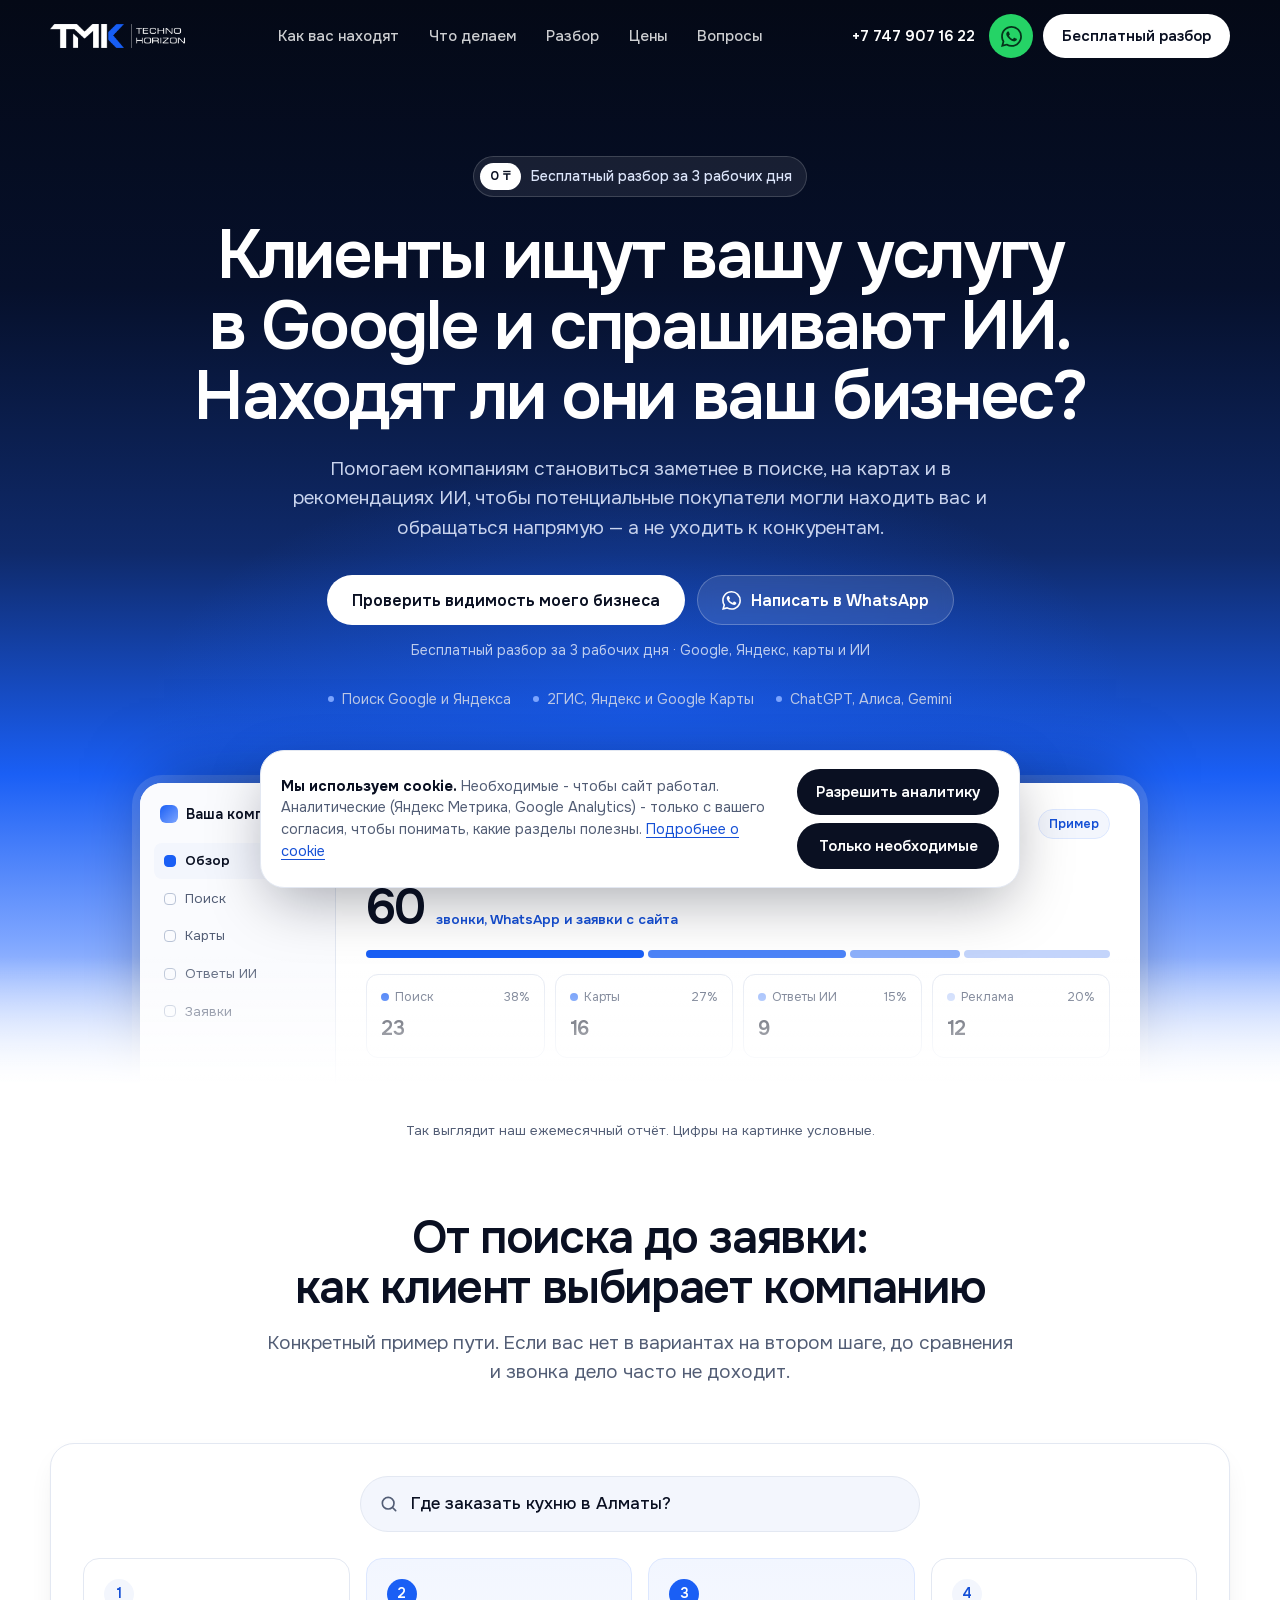
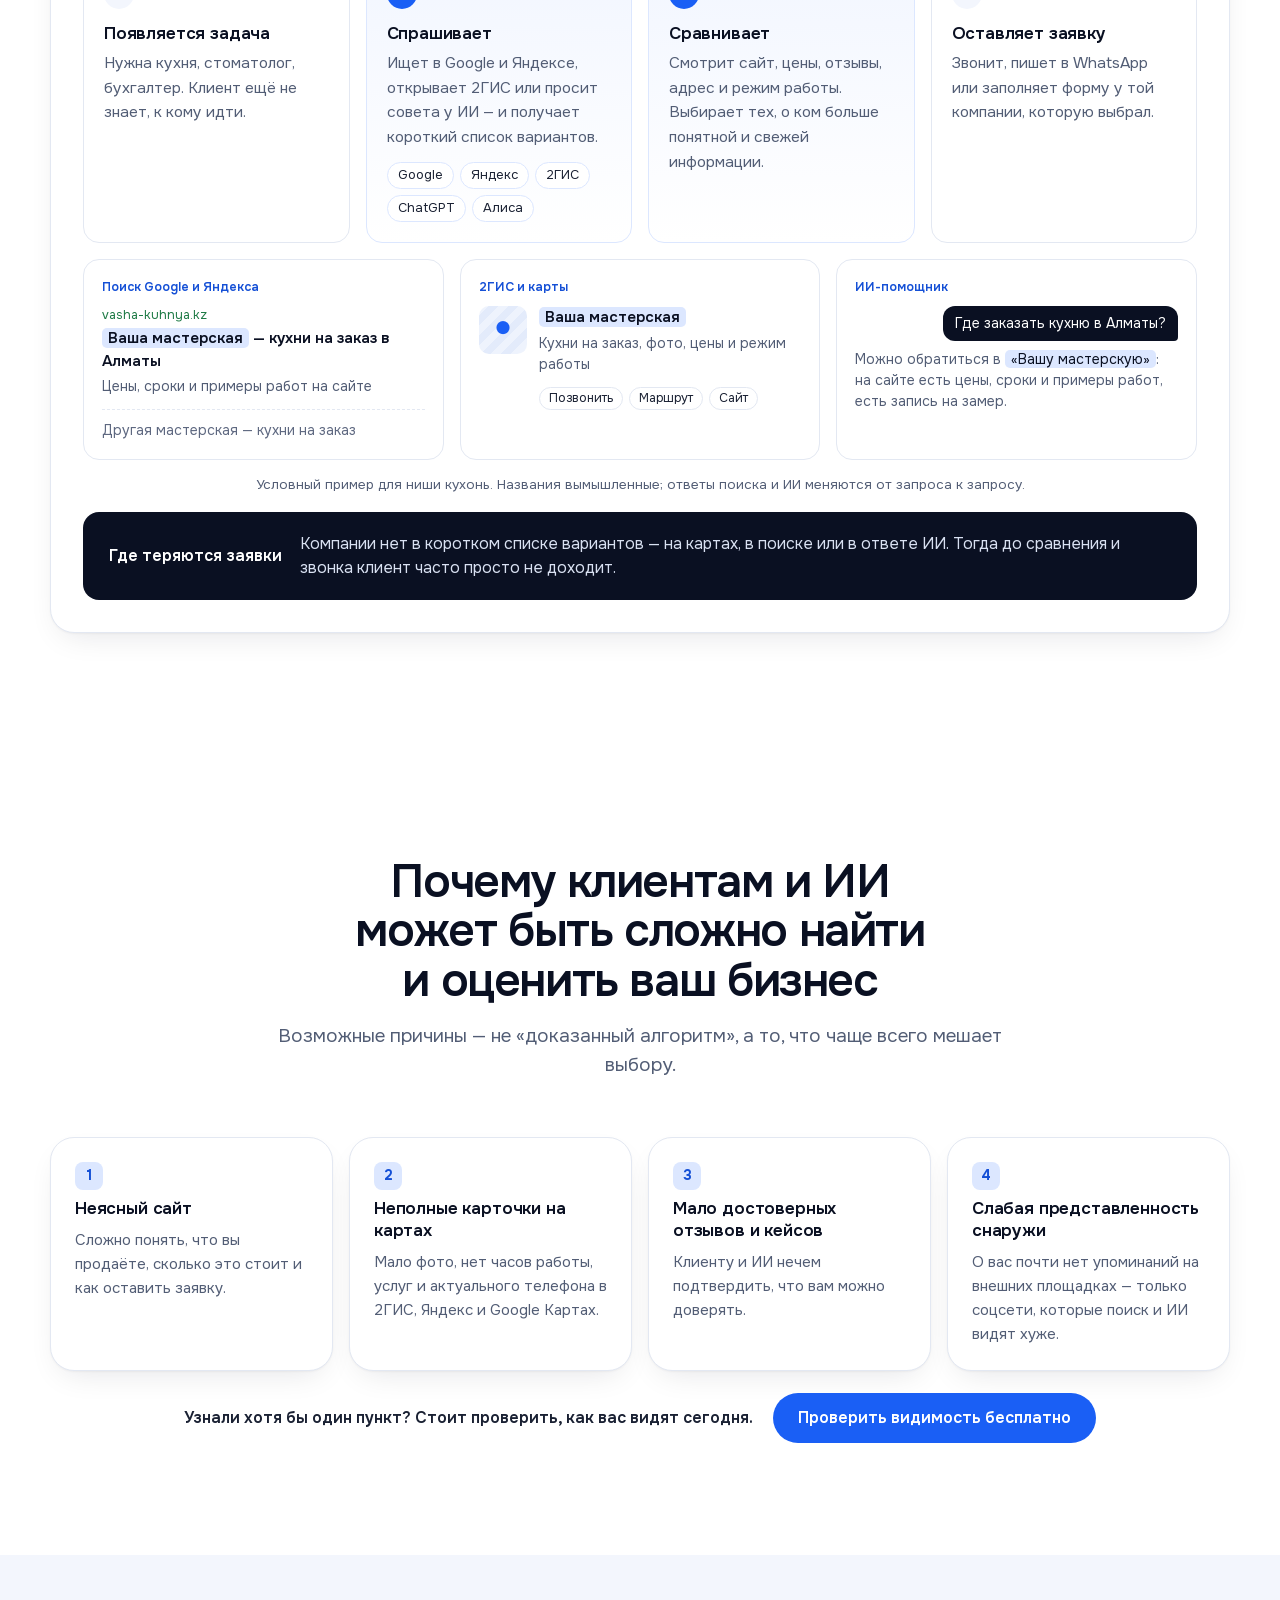
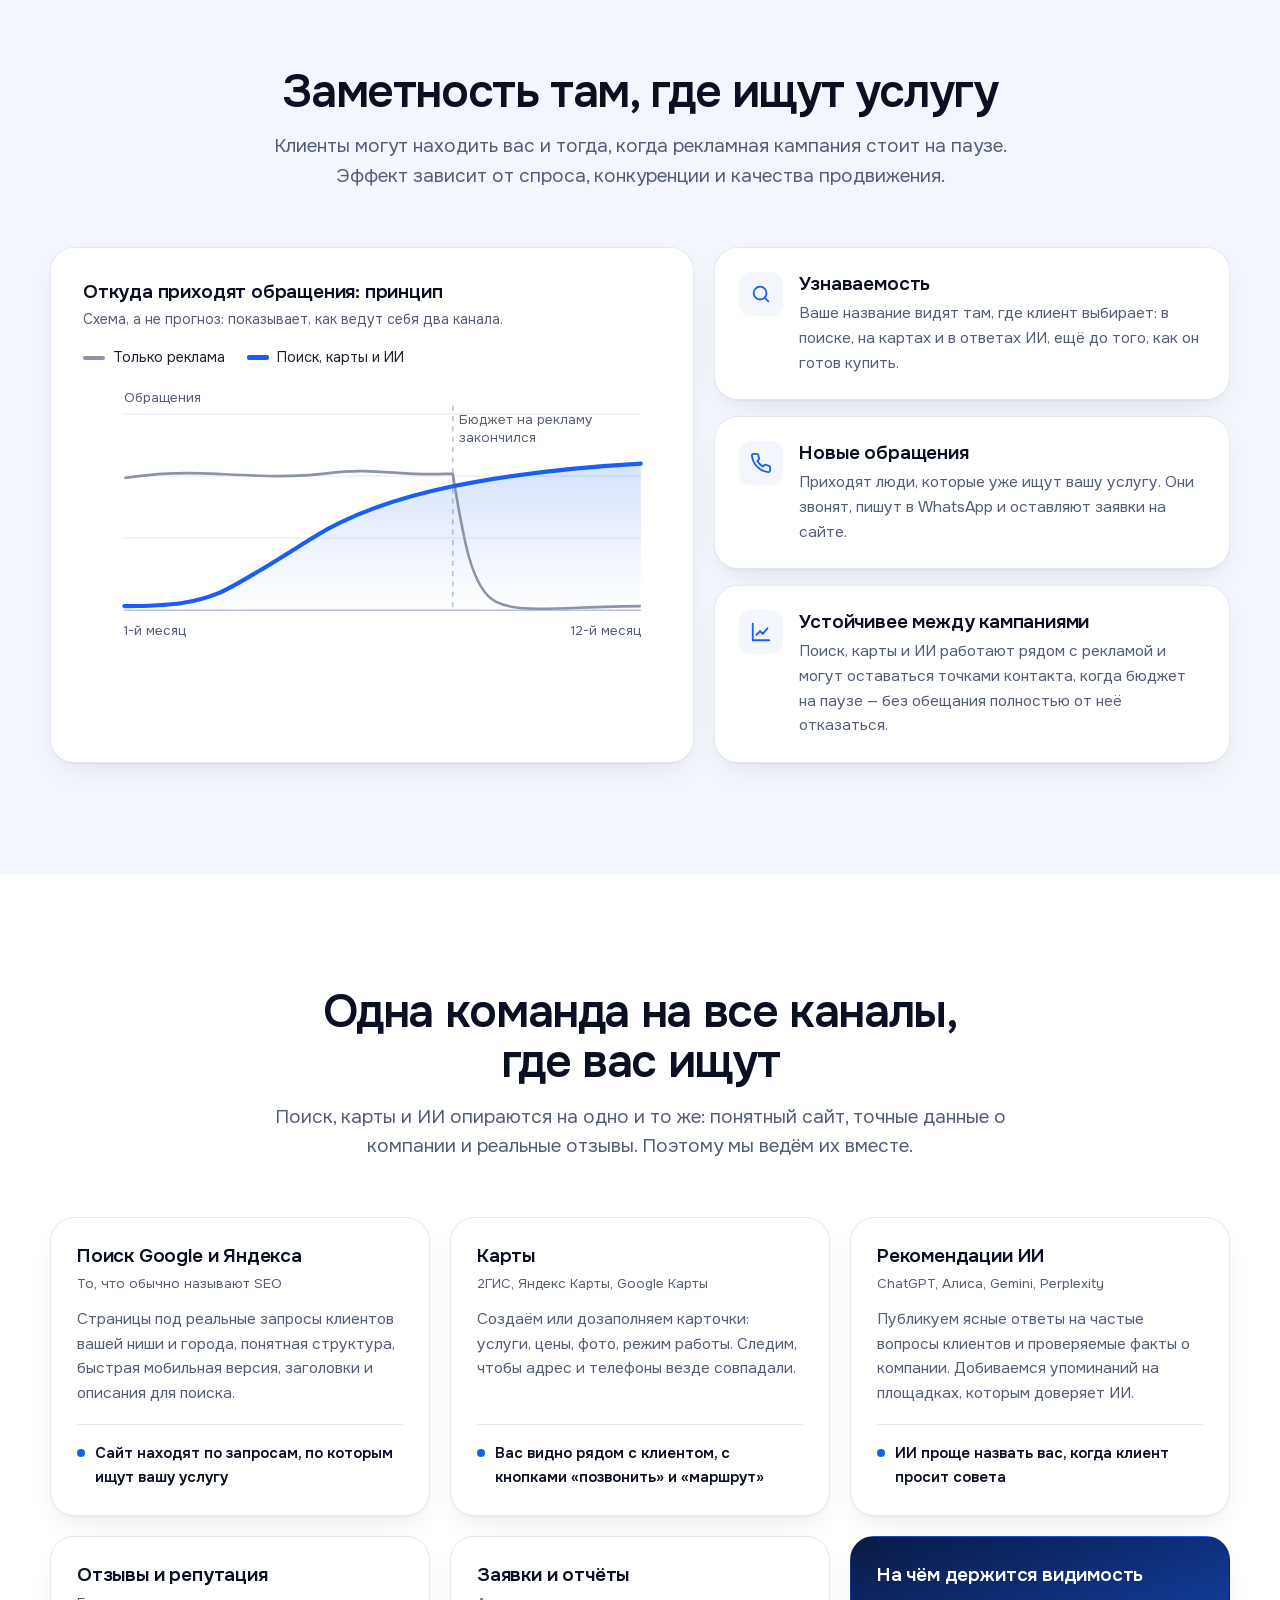
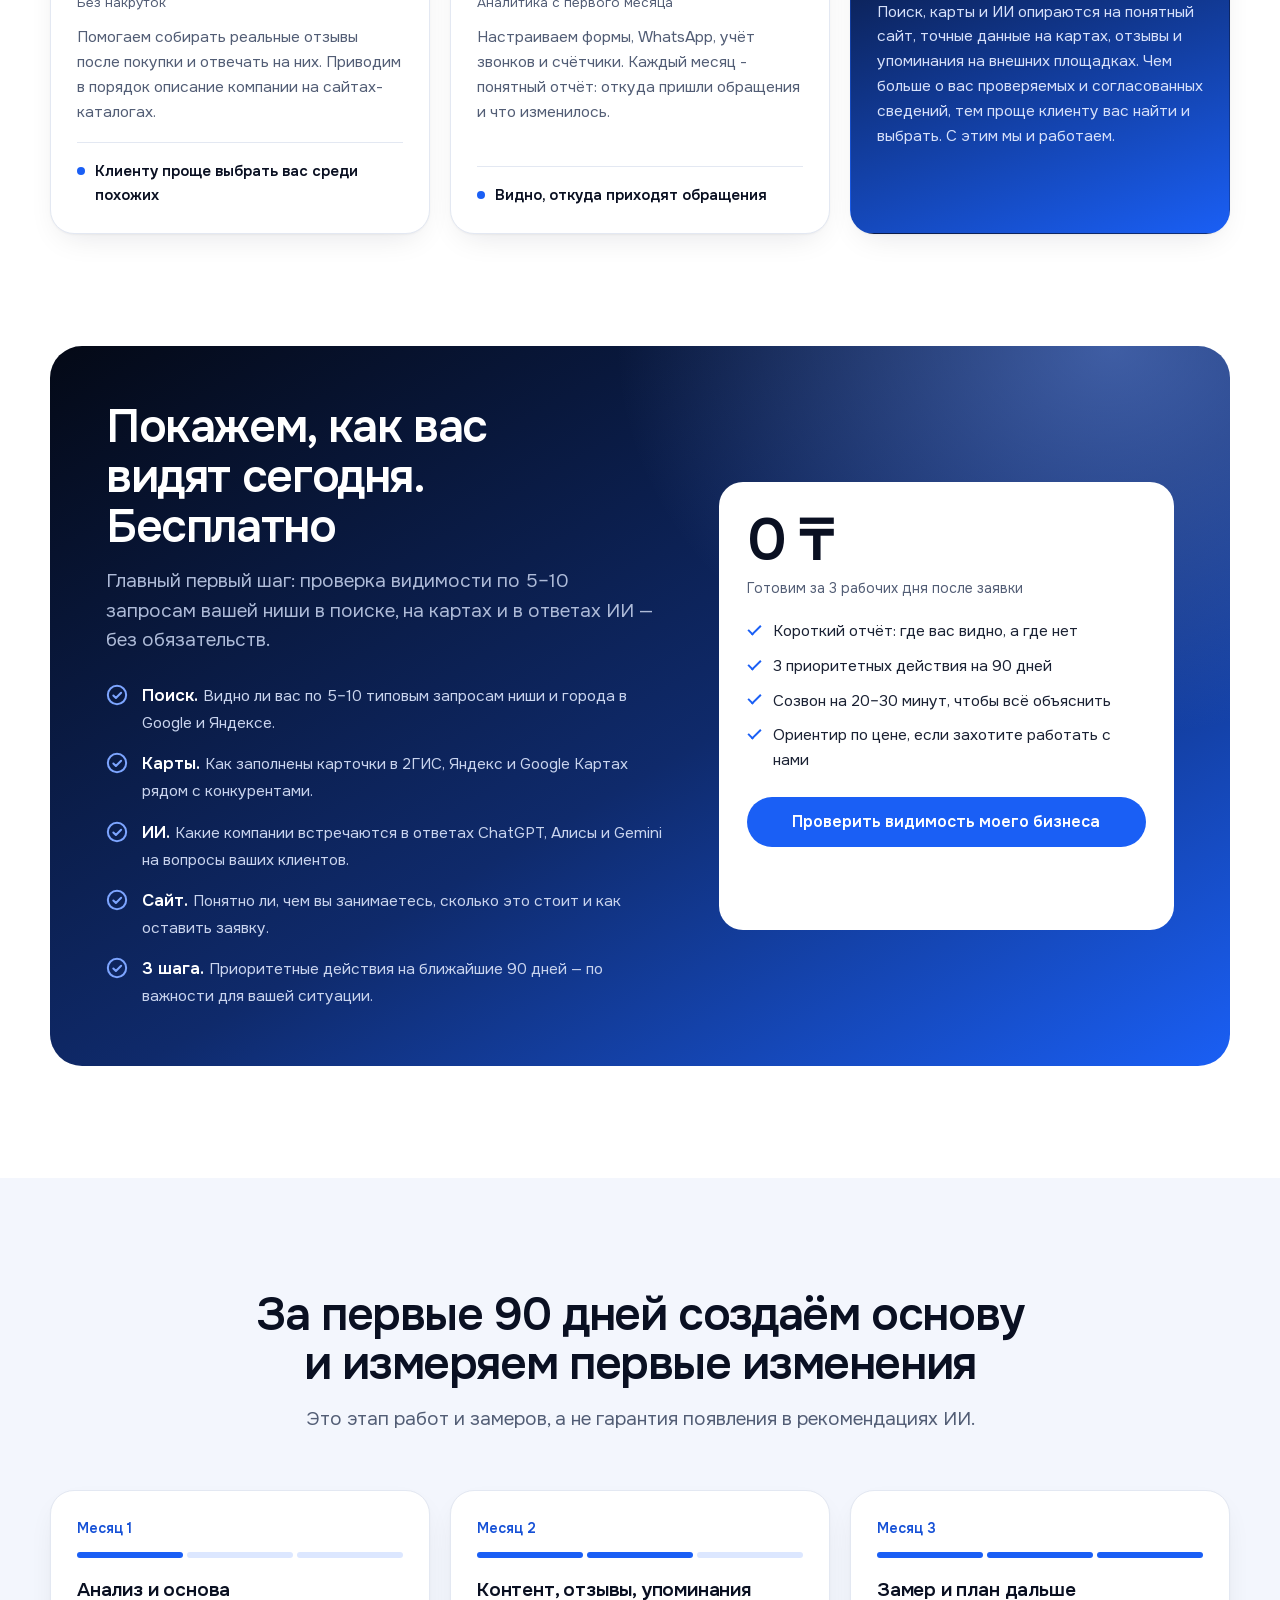
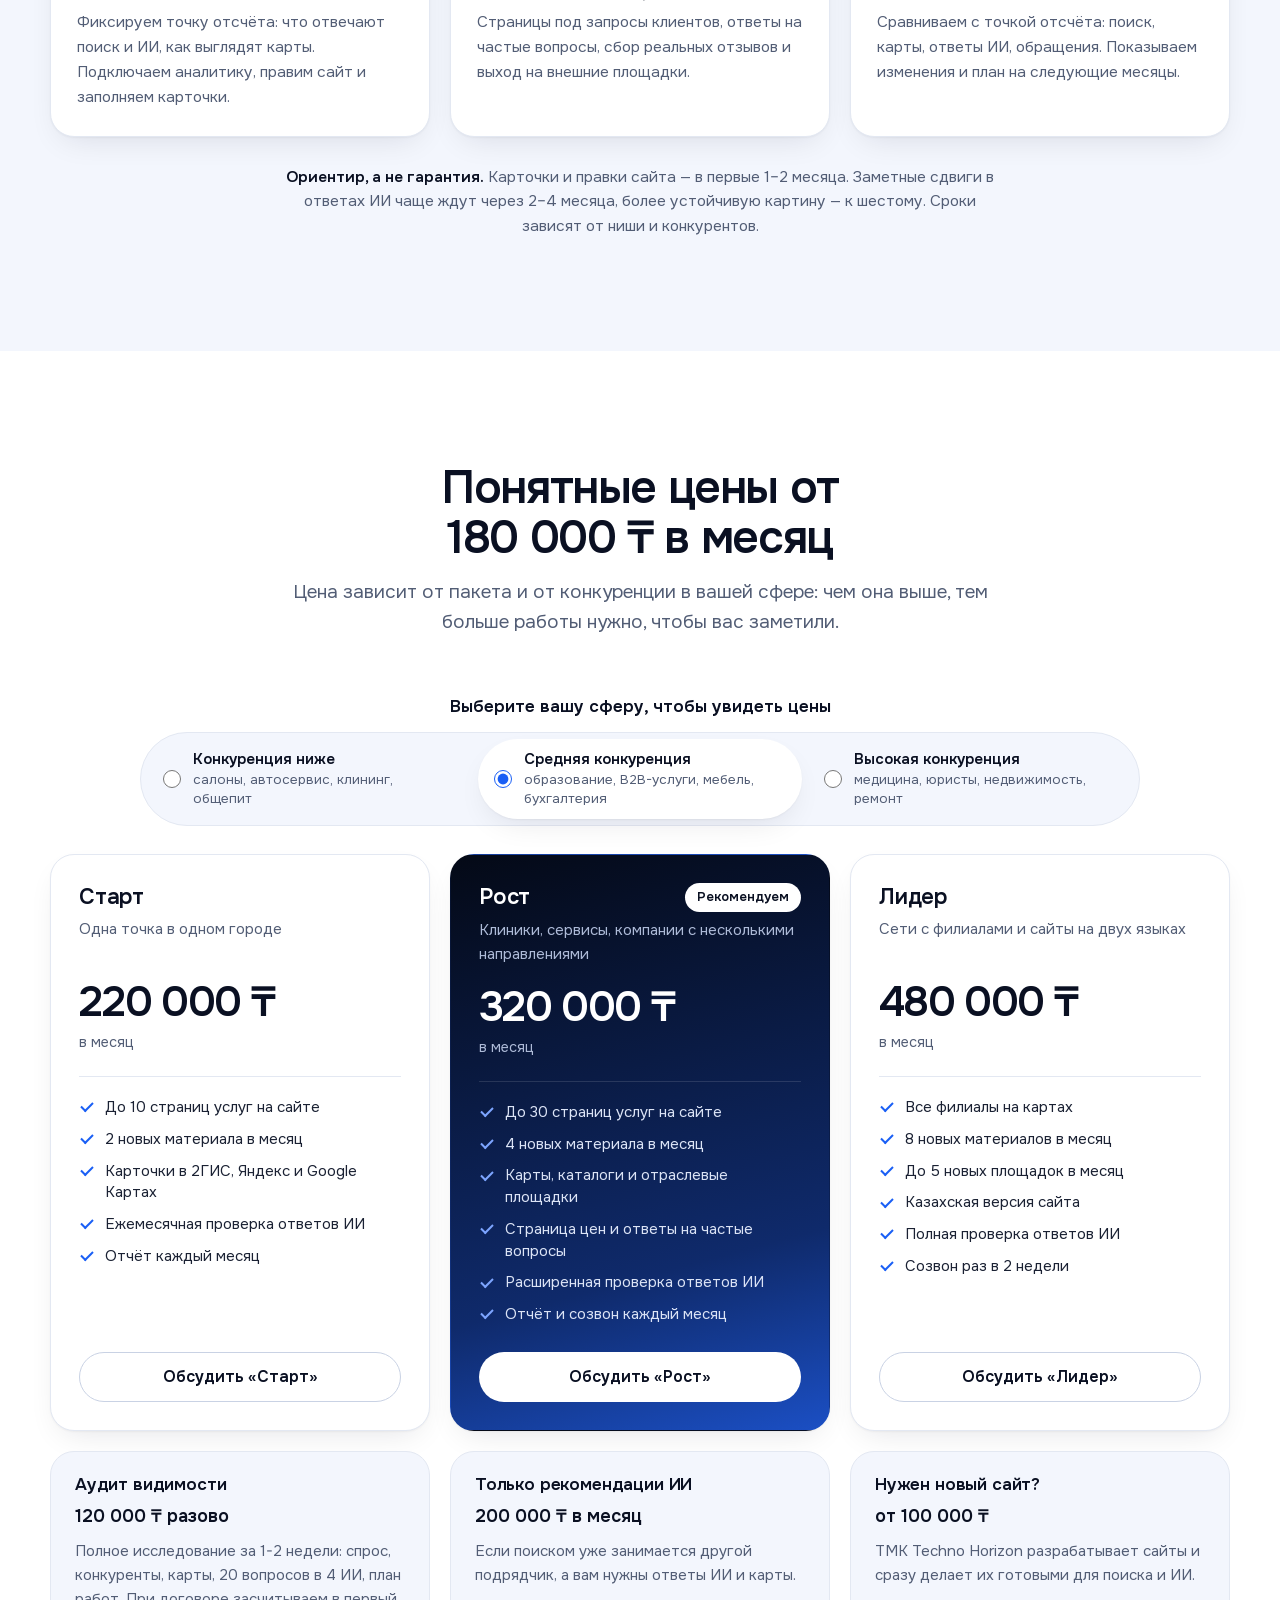
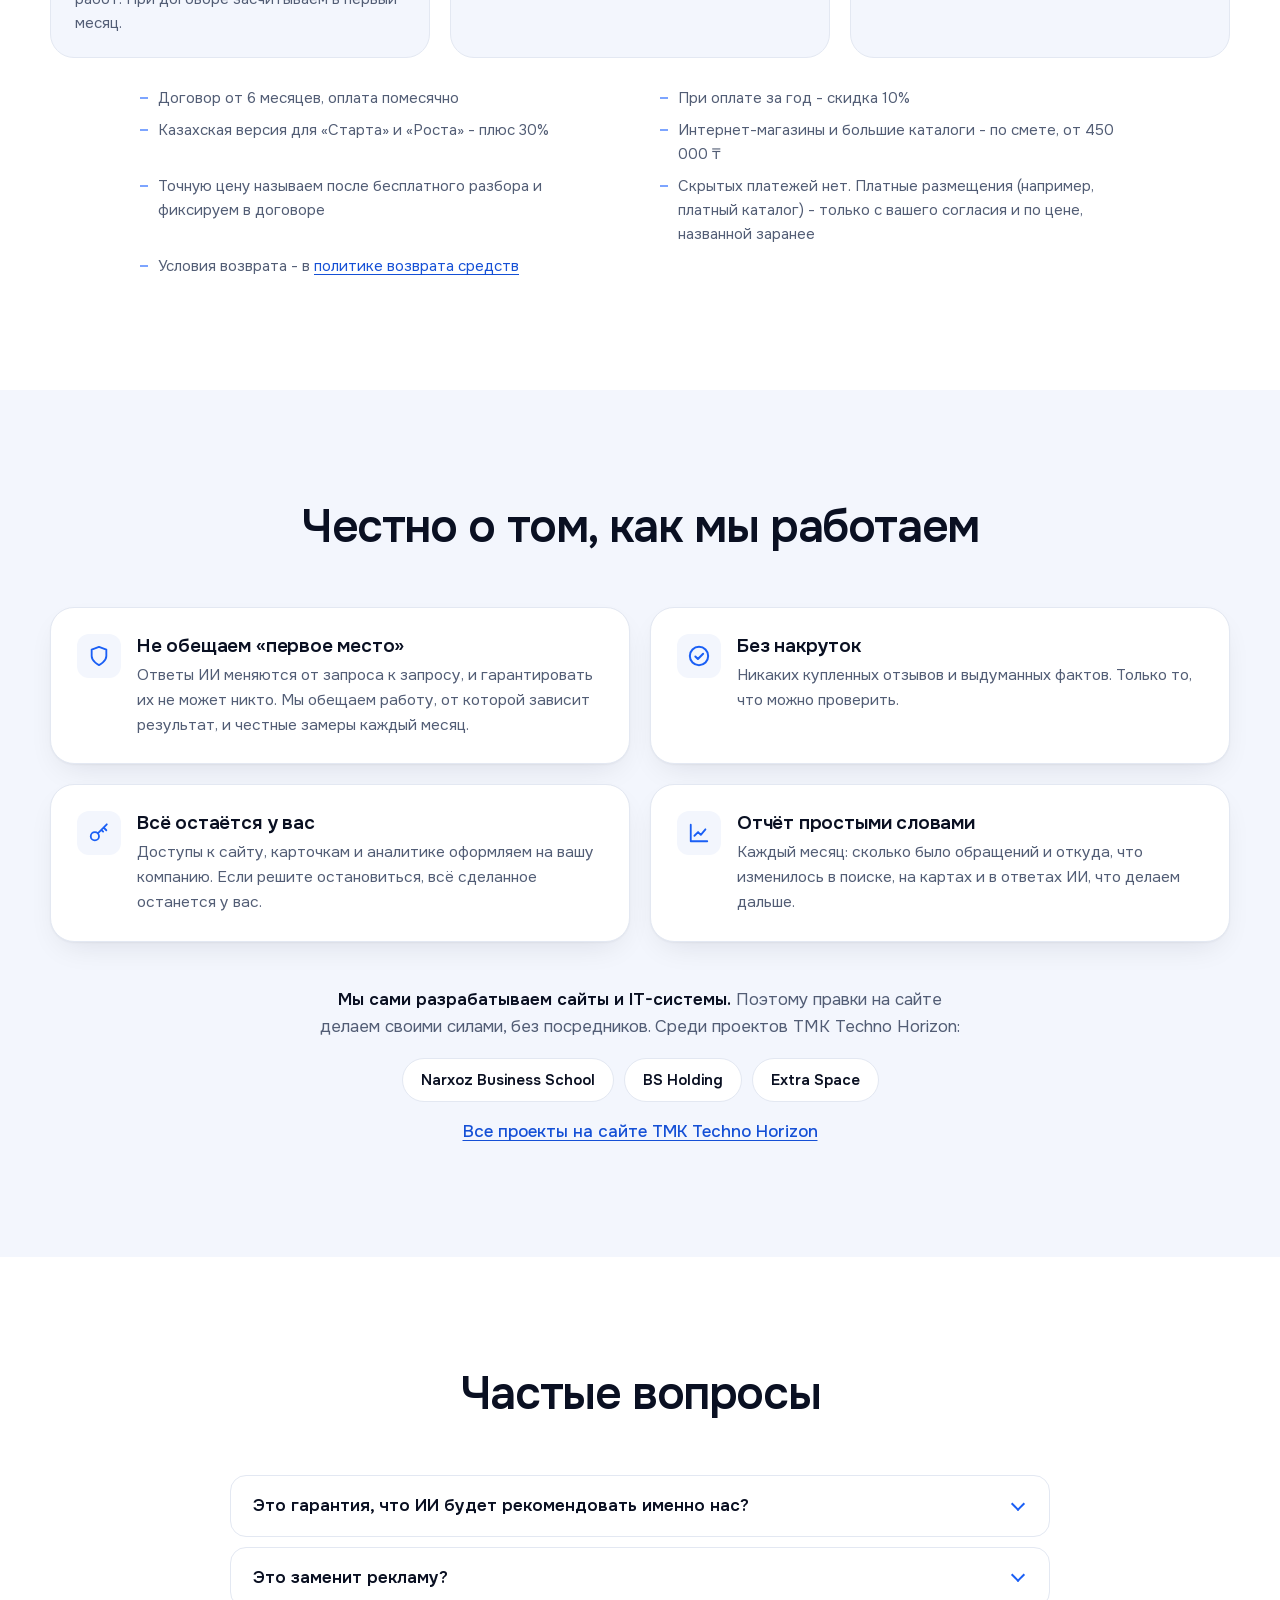
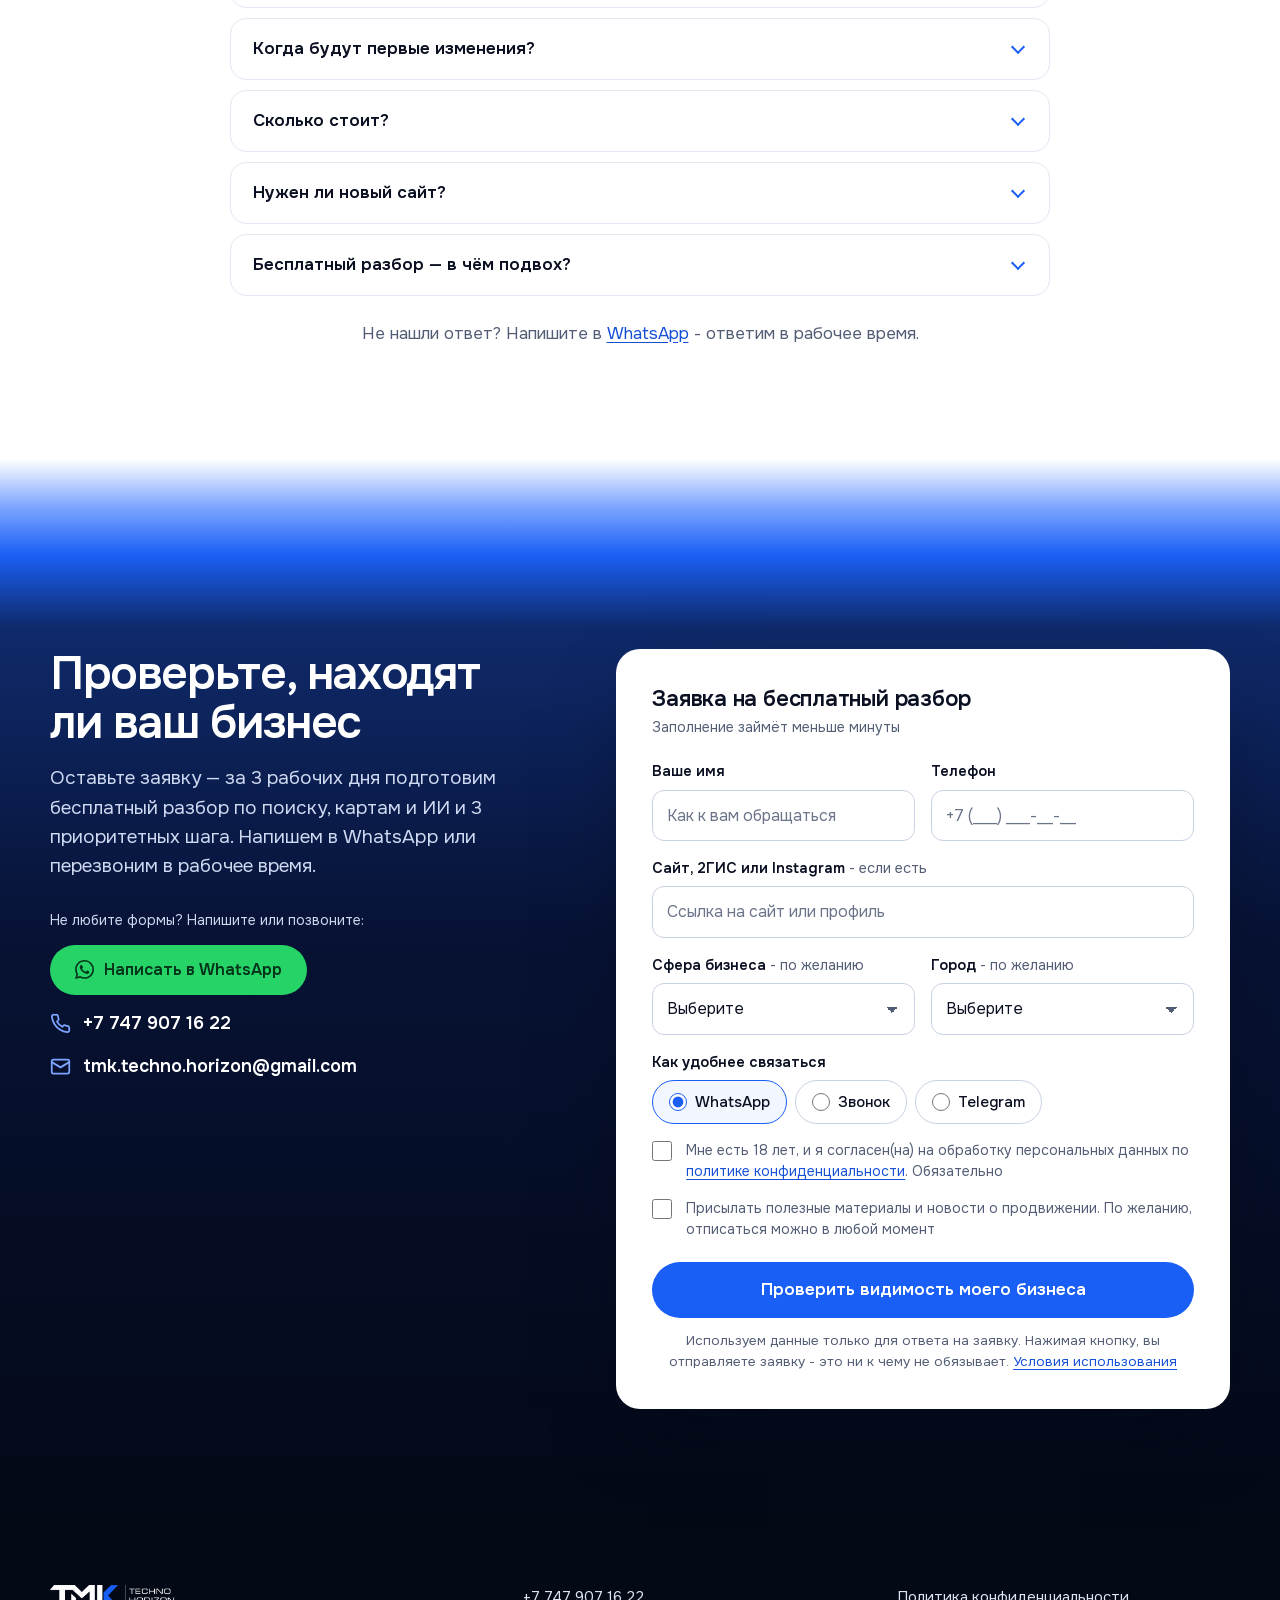
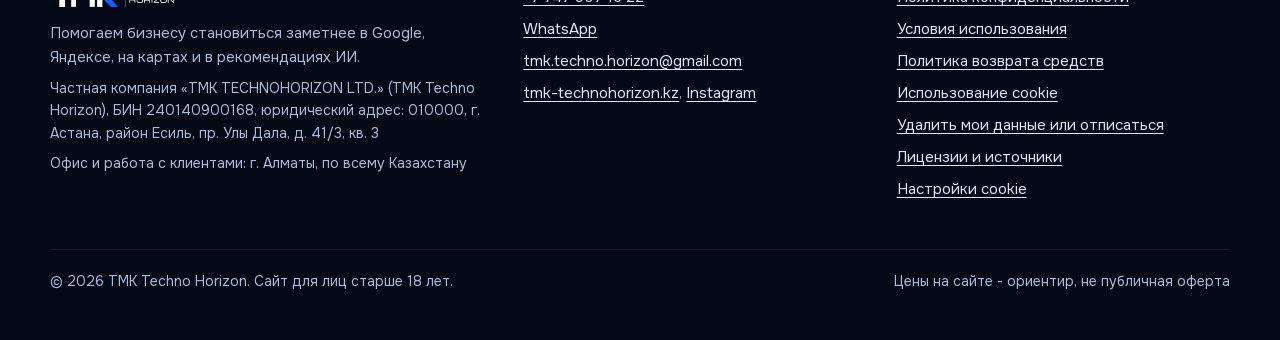
==== commit 30484589: "Update SEO+GEO landing and CRM UI for clarity and lead capture. Align copy and pricing from 180k, ti" ====
--- a/index.html
+++ b/index.html
@@ -4,8 +4,8 @@
 <meta charset="utf-8">
 <meta name="viewport" content="width=device-width, initial-scale=1, viewport-fit=cover">
 <title>Продвижение бизнеса в Google, Яндексе, 2ГИС и нейросетях | TMK Techno Horizon</title>
-<meta name="description" content="Делаем так, чтобы вас находили в Google, Яндексе и на картах, а ИИ рекомендовал ваш товар или услугу. Бесплатный разбор видимости за 3 рабочих дня. Цены от 150 000 ₸ в месяц.">
-<link rel="canonical" href="https://tmk-vidimost.vercel.app/">
+<meta name="description" content="Клиенты ищут услугу в Google, Яндексе, на картах и спрашивают ИИ. Помогаем бизнесу становиться заметнее и получать обращения. Бесплатный разбор за 3 рабочих дня. Цены от 180 000 ₸ в месяц.">
+<link rel="canonical" href="https://ai.tmk-technohorizon.kz/">
 <meta name="robots" content="index, follow, max-image-preview:large">
 <meta name="theme-color" content="#040916">
 <meta name="format-detection" content="telephone=no">
@@ -17,9 +17,9 @@
 <meta property="og:locale" content="ru_KZ">
 <meta property="og:site_name" content="TMK Techno Horizon">
 <meta property="og:title" content="Вас найдут в Google, Яндексе, на картах и в ответах ИИ">
-<meta property="og:description" content="Делаем так, чтобы ИИ рекомендовал ваш товар или услугу, а поиск и 2ГИС приводили заявки без оплаты за каждый клик. Бесплатный разбор за 3 рабочих дня.">
-<meta property="og:url" content="https://tmk-vidimost.vercel.app/">
-<meta property="og:image" content="https://tmk-vidimost.vercel.app/assets/og.png">
+<meta property="og:description" content="Помогаем компаниям становиться заметнее в поиске, на картах и в рекомендациях ИИ, чтобы потенциальные покупатели могли находить их и обращаться напрямую. Бесплатный разбор за 3 рабочих дня.">
+<meta property="og:url" content="https://ai.tmk-technohorizon.kz/">
+<meta property="og:image" content="https://ai.tmk-technohorizon.kz/assets/og.png">
 <meta property="og:image:width" content="1200">
 <meta property="og:image:height" content="630">
 <meta property="og:image:alt" content="Вас найдут в Google, Яндексе, на картах и в ответах ИИ - TMK Techno Horizon">
@@ -45,7 +45,7 @@
       "legalName": "Частная компания «TMK TECHNOHORIZON LTD.»",
       "taxID": "240140900168",
       "url": "https://tmk-technohorizon.kz",
-      "logo": "https://tmk-vidimost.vercel.app/assets/icon-512.png",
+      "logo": "https://ai.tmk-technohorizon.kz/assets/icon-512.png",
       "email": "tmk.techno.horizon@gmail.com",
       "telephone": "+77479071622",
       "address": { "@type": "PostalAddress", "addressLocality": "Алматы", "addressCountry": "KZ" },
@@ -53,43 +53,39 @@
     },
     {
       "@type": "WebPage",
-      "@id": "https://tmk-vidimost.vercel.app/#page",
-      "url": "https://tmk-vidimost.vercel.app/",
+      "@id": "https://ai.tmk-technohorizon.kz/#page",
+      "url": "https://ai.tmk-technohorizon.kz/",
       "name": "Продвижение бизнеса в Google, Яндексе, 2ГИС и нейросетях",
       "inLanguage": "ru-KZ",
-      "about": { "@id": "https://tmk-vidimost.vercel.app/#service" },
+      "about": { "@id": "https://ai.tmk-technohorizon.kz/#service" },
       "publisher": { "@id": "https://tmk-technohorizon.kz/#org" }
     },
     {
       "@type": "Service",
-      "@id": "https://tmk-vidimost.vercel.app/#service",
+      "@id": "https://ai.tmk-technohorizon.kz/#service",
       "name": "Видимость бизнеса в поиске, на картах и в рекомендациях ИИ",
       "serviceType": "Продвижение бизнеса в Google, Яндексе, 2ГИС и нейросетях",
-      "description": "Делаем так, чтобы бизнес находили в Google, Яндексе, 2ГИС и на картах, а ИИ-помощники (ChatGPT, Алиса, Gemini) рекомендовали его товар или услугу.",
+      "description": "Комплексное продвижение: Google, Яндекс, карты и рекомендации ИИ. Помогаем бизнесу становиться заметнее там, где клиенты ищут услугу.",
       "provider": { "@id": "https://tmk-technohorizon.kz/#org" },
       "areaServed": { "@type": "Country", "name": "Казахстан" },
       "offers": [
         { "@type": "Offer", "name": "Бесплатный разбор видимости", "price": "0", "priceCurrency": "KZT" },
-        { "@type": "Offer", "name": "Старт", "priceSpecification": { "@type": "UnitPriceSpecification", "minPrice": 150000, "maxPrice": 220000, "priceCurrency": "KZT", "unitText": "месяц" } },
-        { "@type": "Offer", "name": "Рост", "priceSpecification": { "@type": "UnitPriceSpecification", "minPrice": 260000, "maxPrice": 360000, "priceCurrency": "KZT", "unitText": "месяц" } },
-        { "@type": "Offer", "name": "Лидер", "priceSpecification": { "@type": "UnitPriceSpecification", "minPrice": 380000, "maxPrice": 540000, "priceCurrency": "KZT", "unitText": "месяц" } },
+        { "@type": "Offer", "name": "Старт", "priceSpecification": { "@type": "UnitPriceSpecification", "minPrice": 180000, "maxPrice": 260000, "priceCurrency": "KZT", "unitText": "месяц" } },
+        { "@type": "Offer", "name": "Рост", "priceSpecification": { "@type": "UnitPriceSpecification", "minPrice": 280000, "maxPrice": 380000, "priceCurrency": "KZT", "unitText": "месяц" } },
+        { "@type": "Offer", "name": "Лидер", "priceSpecification": { "@type": "UnitPriceSpecification", "minPrice": 400000, "maxPrice": 560000, "priceCurrency": "KZT", "unitText": "месяц" } },
         { "@type": "Offer", "name": "Аудит видимости", "price": "120000", "priceCurrency": "KZT" }
       ]
     },
     {
       "@type": "FAQPage",
-      "@id": "https://tmk-vidimost.vercel.app/#faq",
+      "@id": "https://ai.tmk-technohorizon.kz/#faq",
       "mainEntity": [
-        { "@type": "Question", "name": "Это то же самое, что SEO?", "acceptedAnswer": { "@type": "Answer", "text": "SEO - это продвижение в поиске Google и Яндекса. Мы делаем его и добавляем ещё два канала: карты (2ГИС, Яндекс и Google Карты) и рекомендации ИИ. Работу с ответами ИИ иногда называют GEO. Все три канала опираются на одно и то же: понятный сайт, точные данные о компании, отзывы и упоминания, поэтому выгоднее вести их вместе." } },
-        { "@type": "Question", "name": "Вы гарантируете, что ИИ будет рекомендовать именно нас?", "acceptedAnswer": { "@type": "Answer", "text": "Нет, и никто честно не может. Ответы ИИ меняются от запроса к запросу. Мы делаем всё, от чего зависит рекомендация, и каждый месяц показываем, как меняются ответы ИИ на вопросы ваших клиентов, позиции в поиске и показы на картах." } },
-        { "@type": "Question", "name": "Когда будет результат?", "acceptedAnswer": { "@type": "Answer", "text": "Карточки на картах и исправления на сайте мы делаем в первые 1-2 месяца. Изменения в ответах ИИ ожидаем через 2-4 месяца, устойчивый результат - к шестому месяцу. Это ориентир, а не гарантия: многое зависит от ниши и конкурентов. Поэтому договор - от 6 месяцев." } },
-        { "@type": "Question", "name": "Сколько стоит и от чего зависит цена?", "acceptedAnswer": { "@type": "Answer", "text": "От 150 000 до 540 000 тенге в месяц. Цена зависит от пакета и от конкуренции в вашей сфере: в медицине, юридических услугах и недвижимости работы больше, чем у салона красоты или автосервиса. Точную цену называем после бесплатного разбора." } },
-        { "@type": "Question", "name": "Нужен ли новый сайт?", "acceptedAnswer": { "@type": "Answer", "text": "Чаще всего нет: текущий сайт можно доработать. Если сайта нет или он устарел, TMK Techno Horizon сделает новый сразу готовым для поиска и ИИ. Что выгоднее в вашем случае, покажет разбор." } },
-        { "@type": "Question", "name": "Это заменит рекламу?", "acceptedAnswer": { "@type": "Answer", "text": "Не сразу и не полностью. Реклама даёт заявки быстро, но только пока вы платите. Поиск, карты и ИИ - второй источник обращений, который работает и без рекламного бюджета. Со временем на рекламу можно тратить меньше." } },
-        { "@type": "Question", "name": "Что нужно от нас?", "acceptedAnswer": { "@type": "Answer", "text": "Доступы к сайту и карточкам на картах (или помощь с их созданием), информация об услугах и ценах, реальные отзывы и примеры работ. По времени - 1-2 часа в неделю на ответы и согласования." } },
-        { "@type": "Question", "name": "Вы работаете с моим городом?", "acceptedAnswer": { "@type": "Answer", "text": "Да, работаем по всему Казахстану: Алматы, Астана, Шымкент и другие города. Офис - в Алматы, остальное делаем удалённо, а созвоны проводим онлайн." } },
-        { "@type": "Question", "name": "Что будет, если мы решим остановиться?", "acceptedAnswer": { "@type": "Answer", "text": "Всё, что сделано, остаётся у вас: страницы сайта, карточки, отзывы, аналитика. Доступы оформляем на вашу компанию с первого дня. После минимального срока договора продолжать или нет - решаете вы." } },
-        { "@type": "Question", "name": "Бесплатный разбор - в чём подвох?", "acceptedAnswer": { "@type": "Answer", "text": "Подвоха нет. Это способ познакомиться и показать, что мы понимаем вашу ситуацию. Отчёт остаётся у вас, даже если вы решите работать с кем-то другим или делать всё сами." } }
+        { "@type": "Question", "name": "Это гарантия, что ИИ будет рекомендовать именно нас?", "acceptedAnswer": { "@type": "Answer", "text": "Нет. Ответы ИИ меняются от запроса к запросу, и гарантировать их не может никто. Мы делаем так, чтобы о вашем бизнесе было достаточно понятных и проверяемых сведений в поиске, на картах и на внешних площадках, и каждый месяц показываем, как меняется картина." } },
+        { "@type": "Question", "name": "Это заменит рекламу?", "acceptedAnswer": { "@type": "Answer", "text": "Нет. Реклама даёт заявки быстро, пока вы платите. Поиск, карты и ИИ - дополнительный канал, который может работать рядом с рекламой и оставаться полезным, когда кампания на паузе. Эффект зависит от спроса, конкуренции и качества продвижения." } },
+        { "@type": "Question", "name": "Когда будут первые изменения?", "acceptedAnswer": { "@type": "Answer", "text": "За первые 90 дней создаём основу и измеряем первые изменения: сайт, карточки, контент, отзывы. Устойчивый результат обычно ждём к шестому месяцу - это ориентир, а не гарантия. Поэтому договор от 6 месяцев." } },
+        { "@type": "Question", "name": "Сколько стоит?", "acceptedAnswer": { "@type": "Answer", "text": "От 180 000 ₸ в месяц. Точный объём и пакет называем после бесплатного разбора: цена зависит от конкуренции в нише и состава работ." } },
+        { "@type": "Question", "name": "Нужен ли новый сайт?", "acceptedAnswer": { "@type": "Answer", "text": "Чаще всего нет: текущий сайт можно доработать. Если сайта нет или он устарел, TMK Techno Horizon сделает новый сразу готовым для поиска и ИИ. Что выгоднее, покажет разбор." } },
+        { "@type": "Question", "name": "Бесплатный разбор - в чём подвох?", "acceptedAnswer": { "@type": "Answer", "text": "Подвоха нет. Это способ показать, как вас видят клиенты сегодня. Отчёт остаётся у вас, даже если вы решите работать с кем-то другим или делать всё сами." } }
       ]
     }
   ]
@@ -120,6 +116,7 @@
     <nav class="nav" aria-label="Разделы страницы">
       <a href="#kak-nahodyat">Как вас находят</a>
       <a href="#chto-delaem">Что делаем</a>
+      <a href="#razbor">Разбор</a>
       <a href="#ceny">Цены</a>
       <a href="#voprosy">Вопросы</a>
     </nav>
@@ -133,17 +130,18 @@
 
 <main id="main">
 
-<!-- 1. Первый экран: из темноты к свету -->
+<!-- 1. Первый экран -->
 <section class="hero on-dark" aria-labelledby="hero-title">
   <div class="wrap">
     <div class="hero-inner">
-      <p class="hero-chip"><b>0 ₸</b>Разбор видимости за 3 рабочих дня</p>
-      <h1 id="hero-title" class="h1">Вас найдут в Google, Яндексе, <br class="br-wide">на картах и в ответах ИИ</h1>
-      <p class="lead">Делаем так, чтобы ИИ рекомендовал ваш товар или услугу, а поиск и 2ГИС приводили клиентов, которые уже ищут вашу услугу. Без оплаты за каждый клик.</p>
+      <p class="hero-chip"><b>0 ₸</b>Бесплатный разбор за 3 рабочих дня</p>
+      <h1 id="hero-title" class="h1">Клиенты ищут вашу услугу в Google и спрашивают ИИ. <br class="br-wide">Находят ли они ваш бизнес?</h1>
+      <p class="lead">Помогаем компаниям становиться заметнее в поиске, на картах и в рекомендациях ИИ, чтобы потенциальные покупатели могли находить вас и обращаться напрямую — а не уходить к конкурентам.</p>
       <div class="hero-actions">
-        <a class="btn btn-light" href="#zayavka" data-cta="hero">Получить бесплатный разбор</a>
+        <a class="btn btn-light" href="#zayavka" data-cta="hero">Проверить видимость моего бизнеса</a>
         <a class="btn btn-glass" href="https://wa.me/77479071622?text=%D0%97%D0%B4%D1%80%D0%B0%D0%B2%D1%81%D1%82%D0%B2%D1%83%D0%B9%D1%82%D0%B5!%20%D0%A5%D0%BE%D1%87%D1%83%20%D0%B1%D0%B5%D1%81%D0%BF%D0%BB%D0%B0%D1%82%D0%BD%D1%8B%D0%B9%20%D1%80%D0%B0%D0%B7%D0%B1%D0%BE%D1%80%3A%20%D0%BD%D0%B0%D1%85%D0%BE%D0%B4%D1%8F%D1%82%20%D0%BB%D0%B8%20%D0%BC%D0%BE%D0%B9%20%D0%B1%D0%B8%D0%B7%D0%BD%D0%B5%D1%81%20%D0%B2%20%D0%BF%D0%BE%D0%B8%D1%81%D0%BA%D0%B5%2C%20%D0%BD%D0%B0%20%D0%BA%D0%B0%D1%80%D1%82%D0%B0%D1%85%20%D0%B8%20%D0%B2%20%D0%BE%D1%82%D0%B2%D0%B5%D1%82%D0%B0%D1%85%20%D0%98%D0%98." target="_blank" rel="noopener" data-loc="hero"><svg aria-hidden="true"><use href="#i-wa"/></svg>Написать в WhatsApp</a>
       </div>
+      <p class="hero-note">Бесплатный разбор за 3 рабочих дня · Google, Яндекс, карты и ИИ</p>
       <ul class="hero-channels">
         <li>Поиск Google и Яндекса</li>
         <li>2ГИС, Яндекс и Google Карты</li>
@@ -185,19 +183,19 @@
 <section class="section section-first" id="kak-nahodyat" aria-labelledby="path-title">
   <div class="wrap">
     <div class="section-head center">
-      <h2 id="path-title" class="h2">Клиент сначала спрашивает. <br class="br-wide">Потом выбирает, кому позвонить</h2>
-      <p class="lead">Путь клиента к заявке можно разложить на четыре шага. Если компании нет на втором или третьем шаге, клиент её просто не увидит.</p>
+      <h2 id="path-title" class="h2">От поиска до заявки: <br class="br-wide">как клиент выбирает компанию</h2>
+      <p class="lead">Конкретный пример пути. Если вас нет в вариантах на втором шаге, до сравнения и звонка дело часто не доходит.</p>
     </div>
     <div class="card journey">
-      <div class="query" aria-hidden="true"><svg><use href="#i-search"/></svg>хорошая стоматология в Алматы</div>
+      <div class="query" aria-hidden="true"><svg><use href="#i-search"/></svg>Где заказать кухню в Алматы?</div>
       <ol class="path">
         <li>
           <h3 class="h3">Появляется задача</h3>
-          <p>«Болит зуб», «нужен бухгалтер», «где заказать мебель». Клиент ещё не знает, к кому идти.</p>
+          <p>Нужна кухня, стоматолог, бухгалтер. Клиент ещё не знает, к кому идти.</p>
         </li>
         <li class="is-key">
           <h3 class="h3">Спрашивает</h3>
-          <p>Вводит запрос в поиск, открывает карту рядом с домом или просит совета у ИИ.</p>
+          <p>Ищет в Google и Яндексе, открывает 2ГИС или просит совета у ИИ — и получает короткий список вариантов.</p>
           <div class="where"><span>Google</span><span>Яндекс</span><span>2ГИС</span><span>ChatGPT</span><span>Алиса</span></div>
         </li>
         <li class="is-key">
@@ -206,55 +204,77 @@
         </li>
         <li>
           <h3 class="h3">Оставляет заявку</h3>
-          <p>Звонит, пишет в WhatsApp или заполняет форму на сайте той компании, которую выбрал.</p>
+          <p>Звонит, пишет в WhatsApp или заполняет форму у той компании, которую выбрал.</p>
         </li>
       </ol>
 
-      <div class="found" role="img" aria-label="Условный пример: компания появляется в поиске, в 2ГИС и в ответе ИИ-помощника. Это иллюстрация, а не реальный результат">
+      <div class="found" role="img" aria-label="Условный пример: компания появляется в поиске, в 2ГИС и в ответе ИИ. Это иллюстрация, а не реальный результат">
         <div class="f-card" aria-hidden="true">
           <p class="f-src">Поиск Google и Яндекса</p>
-          <p class="f-url">ваша-клиника.kz</p>
-          <p class="f-title"><span class="f-you">Ваша клиника</span> - стоматология в Алматы</p>
-          <p>Лечение и имплантация, цены на сайте, запись онлайн</p>
-          <p class="f-other">Другая клиника - стоматология</p>
+          <p class="f-url">vasha-kuhnya.kz</p>
+          <p class="f-title"><span class="f-you">Ваша мастерская</span> — кухни на заказ в Алматы</p>
+          <p>Цены, сроки и примеры работ на сайте</p>
+          <p class="f-other">Другая мастерская — кухни на заказ</p>
         </div>
         <div class="f-card" aria-hidden="true">
           <p class="f-src">2ГИС и карты</p>
           <div class="f-map">
             <div class="f-pin"></div>
             <div>
-              <p class="f-title"><span class="f-you">Ваша клиника</span></p>
-              <p>Стоматология, фото, цены и режим работы</p>
+              <p class="f-title"><span class="f-you">Ваша мастерская</span></p>
+              <p>Кухни на заказ, фото, цены и режим работы</p>
               <div class="f-chips"><span class="f-chip">Позвонить</span><span class="f-chip">Маршрут</span><span class="f-chip">Сайт</span></div>
             </div>
           </div>
         </div>
         <div class="f-card" aria-hidden="true">
           <p class="f-src">ИИ-помощник</p>
-          <p class="f-ask">Посоветуй хорошую стоматологию в Алматы</p>
-          <p>Можно обратиться в <span class="f-you">«Вашу клинику»</span>: на сайте есть цены на лечение и онлайн-запись, клиника работает без выходных.</p>
-        </div>
-      </div>
-      <p class="found-note">Пример, как клиент может увидеть компанию. Названия вымышленные, ответы поиска и ИИ меняются от запроса к запросу.</p>
+          <p class="f-ask">Где заказать кухню в Алматы?</p>
+          <p>Можно обратиться в <span class="f-you">«Вашу мастерскую»</span>: на сайте есть цены, сроки и примеры работ, есть запись на замер.</p>
+        </div>
+      </div>
+      <p class="found-note">Условный пример для ниши кухонь. Названия вымышленные; ответы поиска и ИИ меняются от запроса к запросу.</p>
 
       <div class="path-warning">
         <strong>Где теряются заявки</strong>
-        <span>Компании нет на картах, мало отзывов, на сайте непонятно, сколько стоит и как записаться, ИИ о ней ничего не знает - и клиенту сложнее выбрать именно её.</span>
-      </div>
-    </div>
-
-    <div class="facts">
-      <div class="card fact">
-        <b>68% и 30%</b>
-        <div class="share" aria-hidden="true"><i class="s1" style="width:68%"></i><i class="s3" style="width:30%"></i><i class="s4" style="width:2%"></i></div>
-        <span>поисковых запросов в Казахстане приходится на Google и Яндекс. Нужно быть видимым в обоих.</span>
-        <cite>StatCounter, октябрь 2026</cite>
-      </div>
-      <div class="card fact">
-        <b>900 млн</b>
-        <span>человек в неделю пользуются ChatGPT - один из ИИ-помощников, у которых клиенты спрашивают совета.</span>
-        <cite>OpenAI, февраль 2026</cite>
-      </div>
+        <span>Компании нет в коротком списке вариантов — на картах, в поиске или в ответе ИИ. Тогда до сравнения и звонка клиент часто просто не доходит.</span>
+      </div>
+    </div>
+  </div>
+</section>
+
+<!-- 2b. Почему могут не находить -->
+<section class="section" id="pochemu" aria-labelledby="problems-title">
+  <div class="wrap">
+    <div class="section-head center">
+      <h2 id="problems-title" class="h2">Почему клиентам и ИИ может быть сложно найти и оценить ваш бизнес</h2>
+      <p class="lead">Возможные причины — не «доказанный алгоритм», а то, что чаще всего мешает выбору.</p>
+    </div>
+    <div class="problems">
+      <div class="card problem">
+        <span class="problem-mark" aria-hidden="true">1</span>
+        <h3 class="h3">Неясный сайт</h3>
+        <p>Сложно понять, что вы продаёте, сколько это стоит и как оставить заявку.</p>
+      </div>
+      <div class="card problem">
+        <span class="problem-mark" aria-hidden="true">2</span>
+        <h3 class="h3">Неполные карточки на картах</h3>
+        <p>Мало фото, нет часов работы, услуг и актуального телефона в 2ГИС, Яндекс и Google Картах.</p>
+      </div>
+      <div class="card problem">
+        <span class="problem-mark" aria-hidden="true">3</span>
+        <h3 class="h3">Мало достоверных отзывов и кейсов</h3>
+        <p>Клиенту и ИИ нечем подтвердить, что вам можно доверять.</p>
+      </div>
+      <div class="card problem">
+        <span class="problem-mark" aria-hidden="true">4</span>
+        <h3 class="h3">Слабая представленность снаружи</h3>
+        <p>О вас почти нет упоминаний на внешних площадках — только соцсети, которые поиск и ИИ видят хуже.</p>
+      </div>
+    </div>
+    <div class="problems-cta">
+      <p>Узнали хотя бы один пункт? Стоит проверить, как вас видят сегодня.</p>
+      <a class="btn btn-main" href="#zayavka" data-cta="problems">Проверить видимость бесплатно</a>
     </div>
   </div>
 </section>
@@ -263,8 +283,8 @@
 <section class="section section-tint" aria-labelledby="benefits-title">
   <div class="wrap">
     <div class="section-head center">
-      <h2 id="benefits-title" class="h2">Реклама работает, пока вы платите. <br class="br-wide">Видимость остаётся</h2>
-      <p class="lead">Что вы получаете, когда вас находят в поиске, на картах и в ответах ИИ.</p>
+      <h2 id="benefits-title" class="h2">Заметность там, где ищут услугу</h2>
+      <p class="lead">Клиенты могут находить вас и тогда, когда рекламная кампания стоит на паузе. Эффект зависит от спроса, конкуренции и качества продвижения.</p>
     </div>
     <div class="bento">
       <figure class="card chart-card" style="margin:0">
@@ -306,7 +326,7 @@
         </div>
         <div class="card benefit">
           <span class="ico"><svg aria-hidden="true"><use href="#i-chart"/></svg></span>
-          <div><h3 class="h3">Меньше зависимости от рекламы</h3><p>Поиск, карты и ИИ - бесплатные для вас каналы: они не отключаются, когда заканчивается рекламный бюджет.</p></div>
+          <div><h3 class="h3">Устойчивее между кампаниями</h3><p>Поиск, карты и ИИ работают рядом с рекламой и могут оставаться точками контакта, когда бюджет на паузе — без обещания полностью от неё отказаться.</p></div>
         </div>
       </div>
     </div>
@@ -352,8 +372,8 @@
         <p class="result">Видно, откуда приходят обращения</p>
       </div>
       <div class="card why-ai">
-        <h3 class="h3">Почему ИИ советует одних, а не других</h3>
-        <p>ИИ-помощник собирает ответ из того, что находит о бизнесе: сайт, карточки на картах, отзывы, статьи и каталоги. Чем больше о вас понятных, проверяемых и одинаковых везде сведений, тем проще ему вас порекомендовать. С этим мы и работаем.</p>
+        <h3 class="h3">На чём держится видимость</h3>
+        <p>Поиск, карты и ИИ опираются на понятный сайт, точные данные на картах, отзывы и упоминания на внешних площадках. Чем больше о вас проверяемых и согласованных сведений, тем проще клиенту вас найти и выбрать. С этим мы и работаем.</p>
       </div>
     </div>
   </div>
@@ -364,14 +384,14 @@
   <div class="wrap">
     <div class="offer on-dark">
       <div>
-        <h2 id="offer-title" class="h2">Бесплатно проверим, видят ли вас клиенты</h2>
-        <p class="lead">Короткий разбор вашей видимости: что видит клиент, когда ищет вашу услугу, и что мешает ему выбрать вас.</p>
+        <h2 id="offer-title" class="h2">Покажем, как вас видят сегодня. Бесплатно</h2>
+        <p class="lead">Главный первый шаг: проверка видимости по 5–10 запросам вашей ниши в поиске, на картах и в ответах ИИ — без обязательств.</p>
         <ul class="check-list">
-          <li><svg aria-hidden="true"><use href="#i-check"/></svg><div><b>Поиск.</b> <span>Видно ли вас по 10 типовым запросам вашей ниши и города в Google и Яндексе.</span></div></li>
-          <li><svg aria-hidden="true"><use href="#i-check"/></svg><div><b>Карты.</b> <span>Как заполнены карточки в 2ГИС, Яндекс и Google Картах, сколько отзывов и есть ли ответы на них.</span></div></li>
-          <li><svg aria-hidden="true"><use href="#i-check"/></svg><div><b>ИИ.</b> <span>Что отвечают ChatGPT, Алиса и Gemini на вопросы ваших клиентов и называют ли вас.</span></div></li>
-          <li><svg aria-hidden="true"><use href="#i-check"/></svg><div><b>Сайт.</b> <span>Понятно ли, чем вы лучше, сколько это стоит и как оставить заявку.</span></div></li>
-          <li><svg aria-hidden="true"><use href="#i-check"/></svg><div><b>Конкуренты.</b> <span>Кого рекомендуют вместо вас и почему.</span></div></li>
+          <li><svg aria-hidden="true"><use href="#i-check"/></svg><div><b>Поиск.</b> <span>Видно ли вас по 5–10 типовым запросам ниши и города в Google и Яндексе.</span></div></li>
+          <li><svg aria-hidden="true"><use href="#i-check"/></svg><div><b>Карты.</b> <span>Как заполнены карточки в 2ГИС, Яндекс и Google Картах рядом с конкурентами.</span></div></li>
+          <li><svg aria-hidden="true"><use href="#i-check"/></svg><div><b>ИИ.</b> <span>Какие компании встречаются в ответах ChatGPT, Алисы и Gemini на вопросы ваших клиентов.</span></div></li>
+          <li><svg aria-hidden="true"><use href="#i-check"/></svg><div><b>Сайт.</b> <span>Понятно ли, чем вы занимаетесь, сколько это стоит и как оставить заявку.</span></div></li>
+          <li><svg aria-hidden="true"><use href="#i-check"/></svg><div><b>3 шага.</b> <span>Приоритетные действия на ближайшие 90 дней — по важности для вашей ситуации.</span></div></li>
         </ul>
       </div>
       <div class="offer-box">
@@ -379,11 +399,12 @@
         <p class="small">Готовим за 3 рабочих дня после заявки</p>
         <ul class="offer-get">
           <li>Короткий отчёт: где вас видно, а где нет</li>
-          <li>3 первых шага на 90 дней - по важности</li>
-          <li>Созвон на 20-30 минут, чтобы всё объяснить</li>
+          <li>3 приоритетных действия на 90 дней</li>
+          <li>Созвон на 20–30 минут, чтобы всё объяснить</li>
           <li>Ориентир по цене, если захотите работать с нами</li>
         </ul>
-        <a class="btn btn-main btn-wide" href="#zayavka" data-cta="razbor">Получить бесплатный разбор</a>
+        <a class="btn btn-main btn-wide" href="#zayavka" data-cta="razbor">Проверить видимость моего бизнеса</a>
+        <p class="offer-note">Отчёт остаётся у вас — даже если дальше работать не будете</p>
       </div>
     </div>
   </div>
@@ -393,29 +414,30 @@
 <section class="section section-tint" aria-labelledby="plan-title">
   <div class="wrap">
     <div class="section-head center">
-      <h2 id="plan-title" class="h2">Первые 90 дней по месяцам</h2>
+      <h2 id="plan-title" class="h2">За первые 90 дней создаём основу и измеряем первые изменения</h2>
+      <p class="lead">Это этап работ и замеров, а не гарантия появления в рекомендациях ИИ.</p>
     </div>
     <ol class="timeline">
       <li class="card">
         <p class="month">Месяц 1</p>
         <div class="progress" aria-hidden="true"><i class="on"></i><i></i><i></i></div>
-        <h3 class="h3">Основа</h3>
-        <p>Разбираем спрос и конкурентов, фиксируем точку отсчёта, подключаем аналитику. Исправляем сайт и заполняем карточки на картах.</p>
+        <h3 class="h3">Анализ и основа</h3>
+        <p>Фиксируем точку отсчёта: что отвечают поиск и ИИ, как выглядят карты. Подключаем аналитику, правим сайт и заполняем карточки.</p>
       </li>
       <li class="card">
         <p class="month">Месяц 2</p>
         <div class="progress" aria-hidden="true"><i class="on"></i><i class="on"></i><i></i></div>
-        <h3 class="h3">Рост</h3>
-        <p>Добавляем страницы под запросы клиентов и ответы на частые вопросы. Выходим на каталоги и площадки, запускаем сбор отзывов.</p>
+        <h3 class="h3">Контент, отзывы, упоминания</h3>
+        <p>Страницы под запросы клиентов, ответы на частые вопросы, сбор реальных отзывов и выход на внешние площадки.</p>
       </li>
       <li class="card">
         <p class="month">Месяц 3</p>
         <div class="progress" aria-hidden="true"><i class="on"></i><i class="on"></i><i class="on"></i></div>
-        <h3 class="h3">Замер</h3>
-        <p>Сравниваем с точкой отсчёта: поиск, карты, ответы ИИ, заявки. Показываем результат и план на следующие месяцы.</p>
+        <h3 class="h3">Замер и план дальше</h3>
+        <p>Сравниваем с точкой отсчёта: поиск, карты, ответы ИИ, обращения. Показываем изменения и план на следующие месяцы.</p>
       </li>
     </ol>
-    <p class="timing-note"><b>Ориентировочные сроки, а не гарантия.</b> Карточки на картах и исправления на сайте мы делаем в первые 1-2 месяца. Изменения в ответах ИИ мы ожидаем через 2-4 месяца, устойчивый результат - к шестому месяцу. Точные сроки зависят от ниши и конкурентов.</p>
+    <p class="timing-note"><b>Ориентир, а не гарантия.</b> Карточки и правки сайта — в первые 1–2 месяца. Заметные сдвиги в ответах ИИ чаще ждут через 2–4 месяца, более устойчивую картину — к шестому. Сроки зависят от ниши и конкурентов.</p>
   </div>
 </section>
 
@@ -423,7 +445,7 @@
 <section class="section" id="ceny" aria-labelledby="price-title">
   <div class="wrap">
     <div class="section-head center">
-      <h2 id="price-title" class="h2">Понятные цены от 150 000 ₸ в месяц</h2>
+      <h2 id="price-title" class="h2">Понятные цены от 180 000 ₸ в месяц</h2>
       <p class="lead">Цена зависит от пакета и от конкуренции в вашей сфере: чем она выше, тем больше работы нужно, чтобы вас заметили.</p>
     </div>
 
@@ -440,7 +462,7 @@
       <article class="card plan">
         <div class="plan-top"><h3 class="h3">Старт</h3></div>
         <p class="plan-for">Одна точка в одном городе</p>
-        <p class="plan-price" data-price data-a="220000" data-b="180000" data-c="150000">180 000 ₸</p>
+        <p class="plan-price" data-price data-a="260000" data-b="220000" data-c="180000">220 000 ₸</p>
         <p class="plan-period">в месяц</p>
         <ul>
           <li>До 10 страниц услуг на сайте</li>
@@ -454,7 +476,7 @@
       <article class="card plan plan-featured on-dark">
         <div class="plan-top"><h3 class="h3">Рост</h3><span class="plan-badge">Рекомендуем</span></div>
         <p class="plan-for">Клиники, сервисы, компании с несколькими направлениями</p>
-        <p class="plan-price" data-price data-a="360000" data-b="300000" data-c="260000">300 000 ₸</p>
+        <p class="plan-price" data-price data-a="380000" data-b="320000" data-c="280000">320 000 ₸</p>
         <p class="plan-period">в месяц</p>
         <ul>
           <li>До 30 страниц услуг на сайте</li>
@@ -469,7 +491,7 @@
       <article class="card plan">
         <div class="plan-top"><h3 class="h3">Лидер</h3></div>
         <p class="plan-for">Сети с филиалами и сайты на двух языках</p>
-        <p class="plan-price" data-price data-a="540000" data-b="450000" data-c="380000">450 000 ₸</p>
+        <p class="plan-price" data-price data-a="560000" data-b="480000" data-c="400000">480 000 ₸</p>
         <p class="plan-period">в месяц</p>
         <ul>
           <li>Все филиалы на картах</li>
@@ -491,7 +513,7 @@
       </div>
       <div class="extra">
         <h3 class="h3">Только рекомендации ИИ</h3>
-        <p class="extra-price"><span data-price data-a="170000" data-b="140000" data-c="120000">140 000 ₸</span> в месяц</p>
+        <p class="extra-price"><span data-price data-a="220000" data-b="200000" data-c="180000">200 000 ₸</span> в месяц</p>
         <p>Если поиском уже занимается другой подрядчик, а вам нужны ответы ИИ и карты.</p>
       </div>
       <div class="extra">
@@ -506,7 +528,6 @@
       <p>При оплате за год - скидка 10%</p>
       <p>Казахская версия для «Старта» и «Роста» - плюс 30%</p>
       <p>Интернет-магазины и большие каталоги - по смете, от 450 000 ₸</p>
-      <p>Бюджет на рекламу не нужен</p>
       <p>Точную цену называем после бесплатного разбора и фиксируем в договоре</p>
       <p>Скрытых платежей нет. Платные размещения (например, платный каталог) - только с вашего согласия и по цене, названной заранее</p>
       <p>Условия возврата - в <a href="/vozvrat">политике возврата средств</a></p>
@@ -553,16 +574,12 @@
       <h2 id="faq-title" class="h2">Частые вопросы</h2>
     </div>
     <div class="faq-list">
-      <details><summary>Это то же самое, что SEO?</summary><div class="answer"><p>SEO - это продвижение в поиске Google и Яндекса. Мы делаем его и добавляем ещё два канала: карты (2ГИС, Яндекс и Google Карты) и рекомендации ИИ. Работу с ответами ИИ иногда называют GEO. Все три канала опираются на одно и то же: понятный сайт, точные данные о компании, отзывы и упоминания, поэтому выгоднее вести их вместе.</p></div></details>
-      <details><summary>Вы гарантируете, что ИИ будет рекомендовать именно нас?</summary><div class="answer"><p>Нет, и никто честно не может. Ответы ИИ меняются от запроса к запросу. Мы делаем всё, от чего зависит рекомендация, и каждый месяц показываем, как меняются ответы ИИ на вопросы ваших клиентов, позиции в поиске и показы на картах.</p></div></details>
-      <details><summary>Когда будет результат?</summary><div class="answer"><p>Карточки на картах и исправления на сайте мы делаем в первые 1-2 месяца. Изменения в ответах ИИ ожидаем через 2-4 месяца, устойчивый результат - к шестому месяцу. Это ориентир, а не гарантия: многое зависит от ниши и конкурентов. Поэтому договор - от 6 месяцев.</p></div></details>
-      <details><summary>Сколько стоит и от чего зависит цена?</summary><div class="answer"><p>От 150 000 до 540 000 тенге в месяц. Цена зависит от пакета и от конкуренции в вашей сфере: в медицине, юридических услугах и недвижимости работы больше, чем у салона красоты или автосервиса. Точную цену называем после бесплатного разбора.</p></div></details>
-      <details><summary>Нужен ли новый сайт?</summary><div class="answer"><p>Чаще всего нет: текущий сайт можно доработать. Если сайта нет или он устарел, TMK Techno Horizon сделает новый сразу готовым для поиска и ИИ. Что выгоднее в вашем случае, покажет разбор.</p></div></details>
-      <details><summary>Это заменит рекламу?</summary><div class="answer"><p>Не сразу и не полностью. Реклама даёт заявки быстро, но только пока вы платите. Поиск, карты и ИИ - второй источник обращений, который работает и без рекламного бюджета. Со временем на рекламу можно тратить меньше.</p></div></details>
-      <details><summary>Что нужно от нас?</summary><div class="answer"><p>Доступы к сайту и карточкам на картах (или помощь с их созданием), информация об услугах и ценах, реальные отзывы и примеры работ. По времени - 1-2 часа в неделю на ответы и согласования.</p></div></details>
-      <details><summary>Вы работаете с моим городом?</summary><div class="answer"><p>Да, работаем по всему Казахстану: Алматы, Астана, Шымкент и другие города. Офис - в Алматы, остальное делаем удалённо, а созвоны проводим онлайн.</p></div></details>
-      <details><summary>Что будет, если мы решим остановиться?</summary><div class="answer"><p>Всё, что сделано, остаётся у вас: страницы сайта, карточки, отзывы, аналитика. Доступы оформляем на вашу компанию с первого дня. После минимального срока договора продолжать или нет - решаете вы.</p></div></details>
-      <details><summary>Бесплатный разбор - в чём подвох?</summary><div class="answer"><p>Подвоха нет. Это способ познакомиться и показать, что мы понимаем вашу ситуацию. Отчёт остаётся у вас, даже если вы решите работать с кем-то другим или делать всё сами.</p></div></details>
+      <details><summary>Это гарантия, что ИИ будет рекомендовать именно нас?</summary><div class="answer"><p>Нет. Ответы ИИ меняются от запроса к запросу, и гарантировать их не может никто. Мы делаем так, чтобы о бизнесе было достаточно понятных сведений в поиске, на картах и на внешних площадках, и каждый месяц показываем, как меняется картина.</p></div></details>
+      <details><summary>Это заменит рекламу?</summary><div class="answer"><p>Нет. Реклама даёт заявки быстро, пока вы платите. Поиск, карты и ИИ — дополнительный канал рядом с рекламой; он может оставаться полезным, когда кампания на паузе. Эффект зависит от спроса, конкуренции и качества продвижения.</p></div></details>
+      <details><summary>Когда будут первые изменения?</summary><div class="answer"><p>За первые 90 дней создаём основу и измеряем первые изменения. Более устойчивую картину обычно ждут к шестому месяцу — это ориентир, а не гарантия. Поэтому договор от 6 месяцев.</p></div></details>
+      <details><summary>Сколько стоит?</summary><div class="answer"><p>От 180 000 ₸ в месяц. Точный объём и пакет называем после бесплатного разбора: цена зависит от конкуренции в нише и состава работ.</p></div></details>
+      <details><summary>Нужен ли новый сайт?</summary><div class="answer"><p>Чаще всего нет: текущий сайт можно доработать. Если сайта нет или он устарел, TMK Techno Horizon сделает новый сразу готовым для поиска и ИИ. Что выгоднее, покажет разбор.</p></div></details>
+      <details><summary>Бесплатный разбор — в чём подвох?</summary><div class="answer"><p>Подвоха нет. Это способ показать, как вас видят клиенты сегодня. Отчёт остаётся у вас, даже если дальше работать не будете.</p></div></details>
     </div>
     <p class="faq-more">Не нашли ответ? Напишите в <a href="https://wa.me/77479071622" target="_blank" rel="noopener" data-loc="faq">WhatsApp</a> - ответим в рабочее время.</p>
   </div>
@@ -572,8 +589,8 @@
 <section class="section lead-section on-dark" id="zayavka" aria-labelledby="form-title">
   <div class="wrap lead-grid">
     <div>
-      <h2 id="form-title" class="h2">Узнайте, где вас видно, а где нет</h2>
-      <p class="lead">Оставьте заявку - за 3 рабочих дня подготовим бесплатный разбор и 3 первых шага на 90 дней. Перезвоним или напишем в рабочее время, чтобы уточнить детали.</p>
+      <h2 id="form-title" class="h2">Проверьте, находят ли ваш бизнес</h2>
+      <p class="lead">Оставьте заявку — за 3 рабочих дня подготовим бесплатный разбор по поиску, картам и ИИ и 3 приоритетных шага. Напишем в WhatsApp или перезвоним в рабочее время.</p>
       <div class="lead-contacts">
         <p class="small" style="margin:0">Не любите формы? Напишите или позвоните:</p>
         <a class="btn btn-wa" href="https://wa.me/77479071622?text=%D0%97%D0%B4%D1%80%D0%B0%D0%B2%D1%81%D1%82%D0%B2%D1%83%D0%B9%D1%82%D0%B5!%20%D0%A5%D0%BE%D1%87%D1%83%20%D0%B1%D0%B5%D1%81%D0%BF%D0%BB%D0%B0%D1%82%D0%BD%D1%8B%D0%B9%20%D1%80%D0%B0%D0%B7%D0%B1%D0%BE%D1%80%3A%20%D0%BD%D0%B0%D1%85%D0%BE%D0%B4%D1%8F%D1%82%20%D0%BB%D0%B8%20%D0%BC%D0%BE%D0%B9%20%D0%B1%D0%B8%D0%B7%D0%BD%D0%B5%D1%81%20%D0%B2%20%D0%BF%D0%BE%D0%B8%D1%81%D0%BA%D0%B5%2C%20%D0%BD%D0%B0%20%D0%BA%D0%B0%D1%80%D1%82%D0%B0%D1%85%20%D0%B8%20%D0%B2%20%D0%BE%D1%82%D0%B2%D0%B5%D1%82%D0%B0%D1%85%20%D0%98%D0%98." target="_blank" rel="noopener" data-loc="form"><svg aria-hidden="true"><use href="#i-wa"/></svg>Написать в WhatsApp</a>
@@ -665,7 +682,7 @@
         <input type="hidden" name="started" value="">
 
         <div class="form-submit">
-          <button class="btn btn-main" type="submit">Получить бесплатный разбор</button>
+          <button class="btn btn-main" type="submit">Проверить видимость моего бизнеса</button>
         </div>
         <p class="form-status" role="alert" aria-live="assertive"></p>
         <p class="form-legal">Используем данные только для ответа на заявку. Нажимая кнопку, вы отправляете заявку - это ни к чему не обязывает. <a href="/terms">Условия использования</a></p>
@@ -681,7 +698,7 @@
   <div class="wrap">
     <div>
       <a class="logo" href="/" aria-label="TMK Techno Horizon - на главную"><img src="/assets/logo.png" alt="TMK Techno Horizon" width="127" height="22" loading="lazy"></a>
-      <p>Делаем так, чтобы бизнес находили в поиске и на картах, а ИИ рекомендовал ваш товар или услугу.</p>
+      <p>Помогаем бизнесу становиться заметнее в Google, Яндексе, на картах и в рекомендациях ИИ.</p>
       <p class="footer-req">Частная компания «TMK TECHNOHORIZON LTD.» (TMK Techno Horizon), БИН 240140900168, юридический адрес: 010000, г. Астана, район Есиль, пр. Улы Дала, д. 41/3, кв. 3</p>
       <p class="footer-req">Офис и работа с клиентами: г. Алматы, по всему Казахстану</p>
     </div>
@@ -709,7 +726,7 @@
 <!--FOOTER:end-->
 
 <div class="mobile-bar" aria-hidden="true">
-  <a class="btn btn-main" href="#zayavka" data-cta="sticky" tabindex="-1">Получить бесплатный разбор</a>
+  <a class="btn btn-main" href="#zayavka" data-cta="sticky" tabindex="-1">Проверить видимость</a>
   <a class="icon-btn" href="https://wa.me/77479071622?text=%D0%97%D0%B4%D1%80%D0%B0%D0%B2%D1%81%D1%82%D0%B2%D1%83%D0%B9%D1%82%D0%B5!%20%D0%A5%D0%BE%D1%87%D1%83%20%D0%B1%D0%B5%D1%81%D0%BF%D0%BB%D0%B0%D1%82%D0%BD%D1%8B%D0%B9%20%D1%80%D0%B0%D0%B7%D0%B1%D0%BE%D1%80%3A%20%D0%BD%D0%B0%D1%85%D0%BE%D0%B4%D1%8F%D1%82%20%D0%BB%D0%B8%20%D0%BC%D0%BE%D0%B9%20%D0%B1%D0%B8%D0%B7%D0%BD%D0%B5%D1%81%20%D0%B2%20%D0%BF%D0%BE%D0%B8%D1%81%D0%BA%D0%B5%2C%20%D0%BD%D0%B0%20%D0%BA%D0%B0%D1%80%D1%82%D0%B0%D1%85%20%D0%B8%20%D0%B2%20%D0%BE%D1%82%D0%B2%D0%B5%D1%82%D0%B0%D1%85%20%D0%98%D0%98." target="_blank" rel="noopener" data-loc="sticky" tabindex="-1" aria-label="Написать в WhatsApp"><svg aria-hidden="true"><use href="#i-wa"/></svg></a>
 </div>
 
--- a/assets/styles.css
+++ b/assets/styles.css
@@ -186,14 +186,13 @@
 .app-card .k span::before { content: ""; width: 8px; height: 8px; border-radius: 50%; background: var(--dot); }
 .app-card .v { font-size: 20px; font-weight: 600; letter-spacing: -0.02em; color: var(--ink); margin-top: 6px; }
 .s1 { --dot: #1A5FF5; } .s2 { --dot: #4C84F8; } .s3 { --dot: #8DB0FB; } .s4 { --dot: #C3D4FB; }
-.app-bar .s1, .app-bar .s2, .app-bar .s3, .app-bar .s4, .share .s1, .share .s2, .share .s3, .share .s4 { background: var(--dot); }
+.app-bar .s1, .app-bar .s2, .app-bar .s3, .app-bar .s4 { background: var(--dot); }
 .hero::after { content: ""; position: absolute; left: 0; right: 0; bottom: 0; height: 150px; background: linear-gradient(180deg, rgba(255, 255, 255, 0), var(--white) 88%); pointer-events: none; z-index: 1; }
 .stage-caption { text-align: center; font-size: 13.5px; color: var(--muted); margin: 14px auto 0; }
 
 /* Один момент движения: появление первого экрана */
 @media (prefers-reduced-motion: no-preference) {
   .rise { opacity: 0; transform: translateY(14px); animation: rise .7s cubic-bezier(.2, .7, .2, 1) forwards; }
-  .rise-2 { animation-delay: .08s; } .rise-3 { animation-delay: .16s; } .rise-4 { animation-delay: .24s; }
   .stage.rise { transform: translateY(48px); animation-duration: 1s; animation-delay: .3s; }
   @keyframes rise { to { opacity: 1; transform: none; } }
 }
@@ -243,18 +242,19 @@
 .f-ask { background: var(--ink); color: var(--white); border-radius: 12px 12px 4px 12px; padding: 7px 12px; margin: 0 0 8px auto; width: fit-content; max-width: 92%; }
 .found-note { text-align: center; font-size: 13.5px; color: var(--muted); margin-top: 14px; }
 
-/* Цифры */
-.facts { display: grid; gap: 16px; margin-top: 20px; }
-@media (min-width: 760px) { .facts { grid-template-columns: 1fr 1fr; } }
-.fact { margin: 0; padding: 26px; }
-.fact b { display: block; font-size: clamp(40px, 5vw, 56px); line-height: 1; letter-spacing: -0.04em; font-weight: 600; color: var(--ink); margin-bottom: 12px; }
-.fact span { display: block; color: var(--muted); font-size: 15.5px; }
-.fact cite { display: block; font-style: normal; font-size: 13px; color: var(--muted); margin-top: 8px; }
-.share { display: flex; height: 8px; gap: 4px; margin: 0 0 14px; }
-.share i { border-radius: 4px; }
-.share-legend { display: flex; flex-wrap: wrap; gap: 4px 16px; font-size: 13px; color: var(--muted); margin: 0 0 10px; list-style: none; padding: 0; }
-.share-legend li { display: flex; align-items: center; gap: 6px; }
-.share-legend li::before { content: ""; width: 8px; height: 8px; border-radius: 50%; background: var(--dot); }
+/* Почему могут не находить */
+.problems { display: grid; gap: 14px; margin-top: 8px; }
+@media (min-width: 760px) { .problems { grid-template-columns: 1fr 1fr; gap: 16px; } }
+@media (min-width: 1040px) { .problems { grid-template-columns: repeat(4, 1fr); } }
+.problem { padding: 24px; margin: 0; display: flex; flex-direction: column; gap: 8px; }
+.problem-mark { width: 28px; height: 28px; border-radius: 8px; background: var(--haze); color: var(--brand-ink); font-weight: 700; font-size: 14px; display: grid; place-items: center; }
+.problem .h3 { font-size: 17px; margin: 0; }
+.problem p { color: var(--muted); font-size: 15px; margin: 0; }
+.problems-cta { margin-top: 22px; display: flex; flex-wrap: wrap; gap: 14px 20px; align-items: center; justify-content: center; text-align: center; }
+.problems-cta p { margin: 0; color: var(--text); font-size: 16px; font-weight: 600; }
+
+.hero-note { margin: 14px 0 0; font-size: 14px; color: rgba(255,255,255,.72); }
+.offer-note { margin: 12px 0 0; font-size: 13.5px; color: rgba(255,255,255,.7); text-align: center; }
 
 /* Выгоды */
 .bento { display: grid; gap: 16px; }
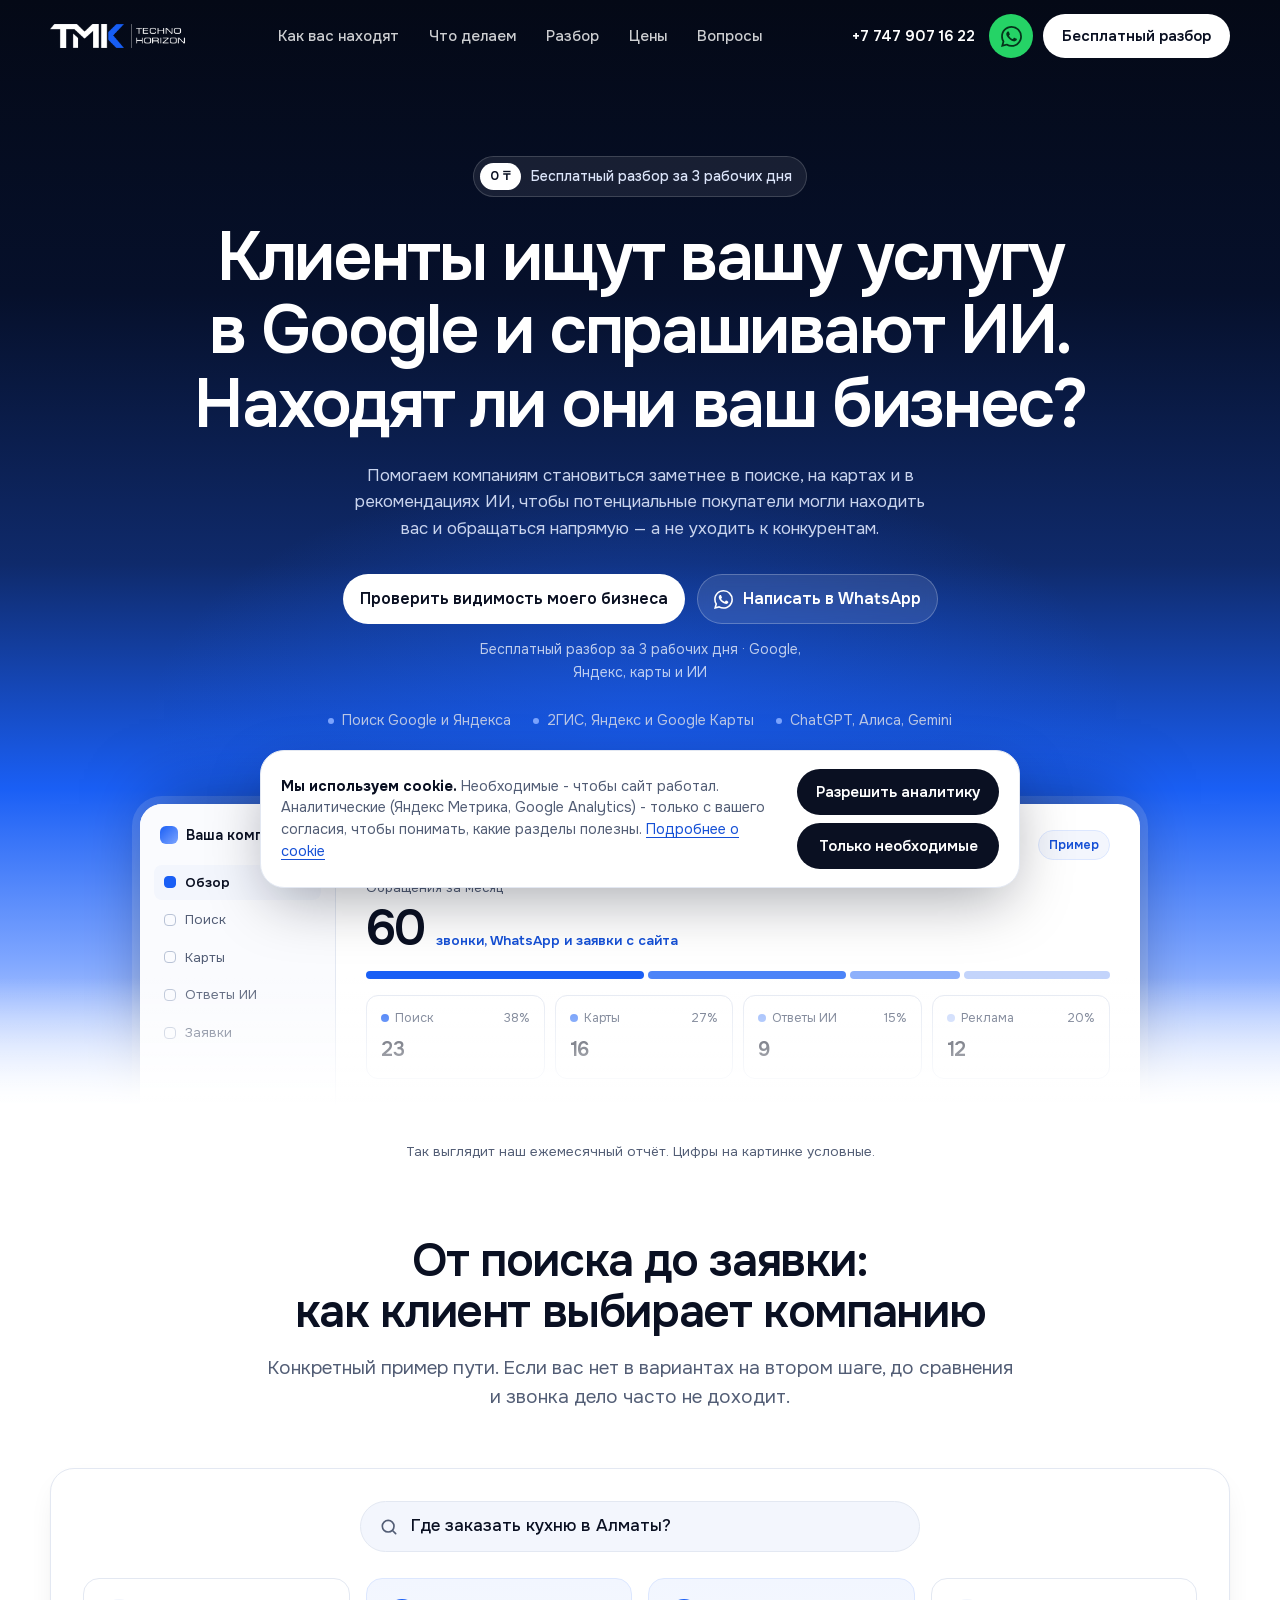
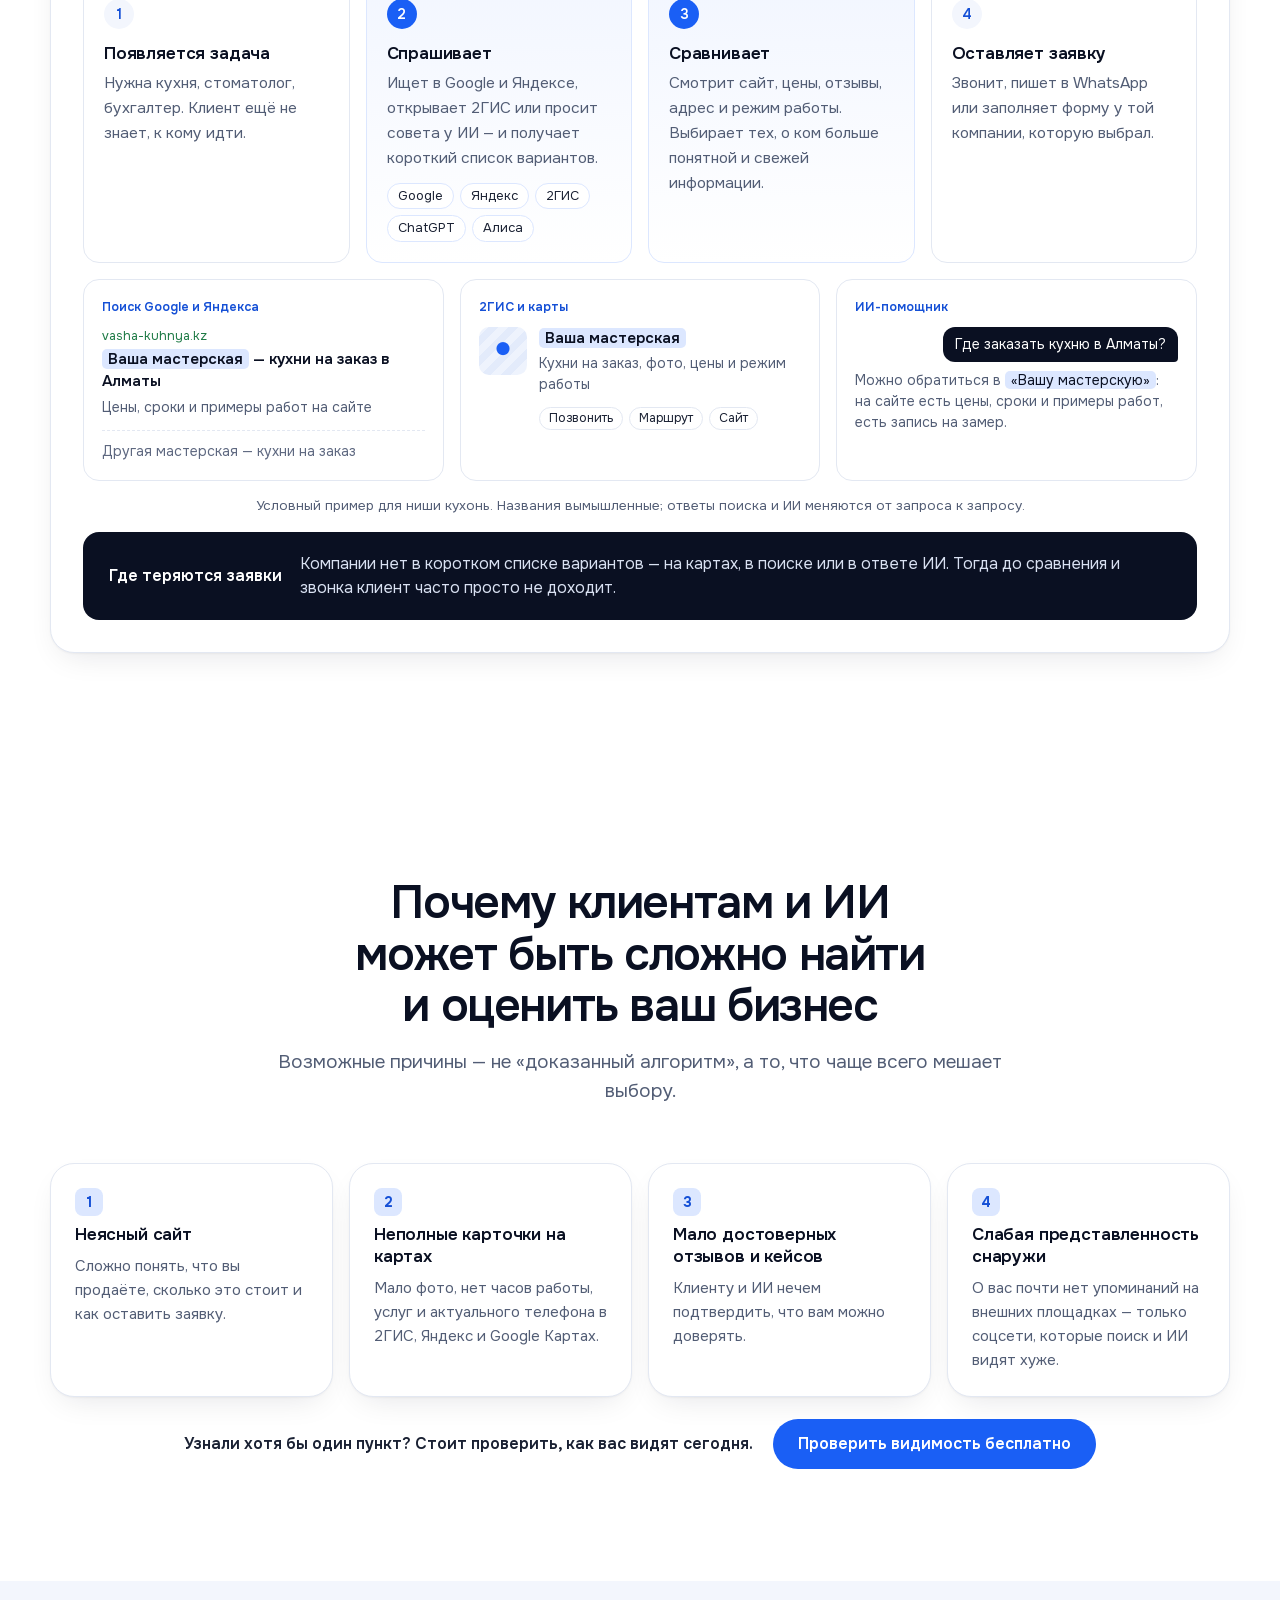
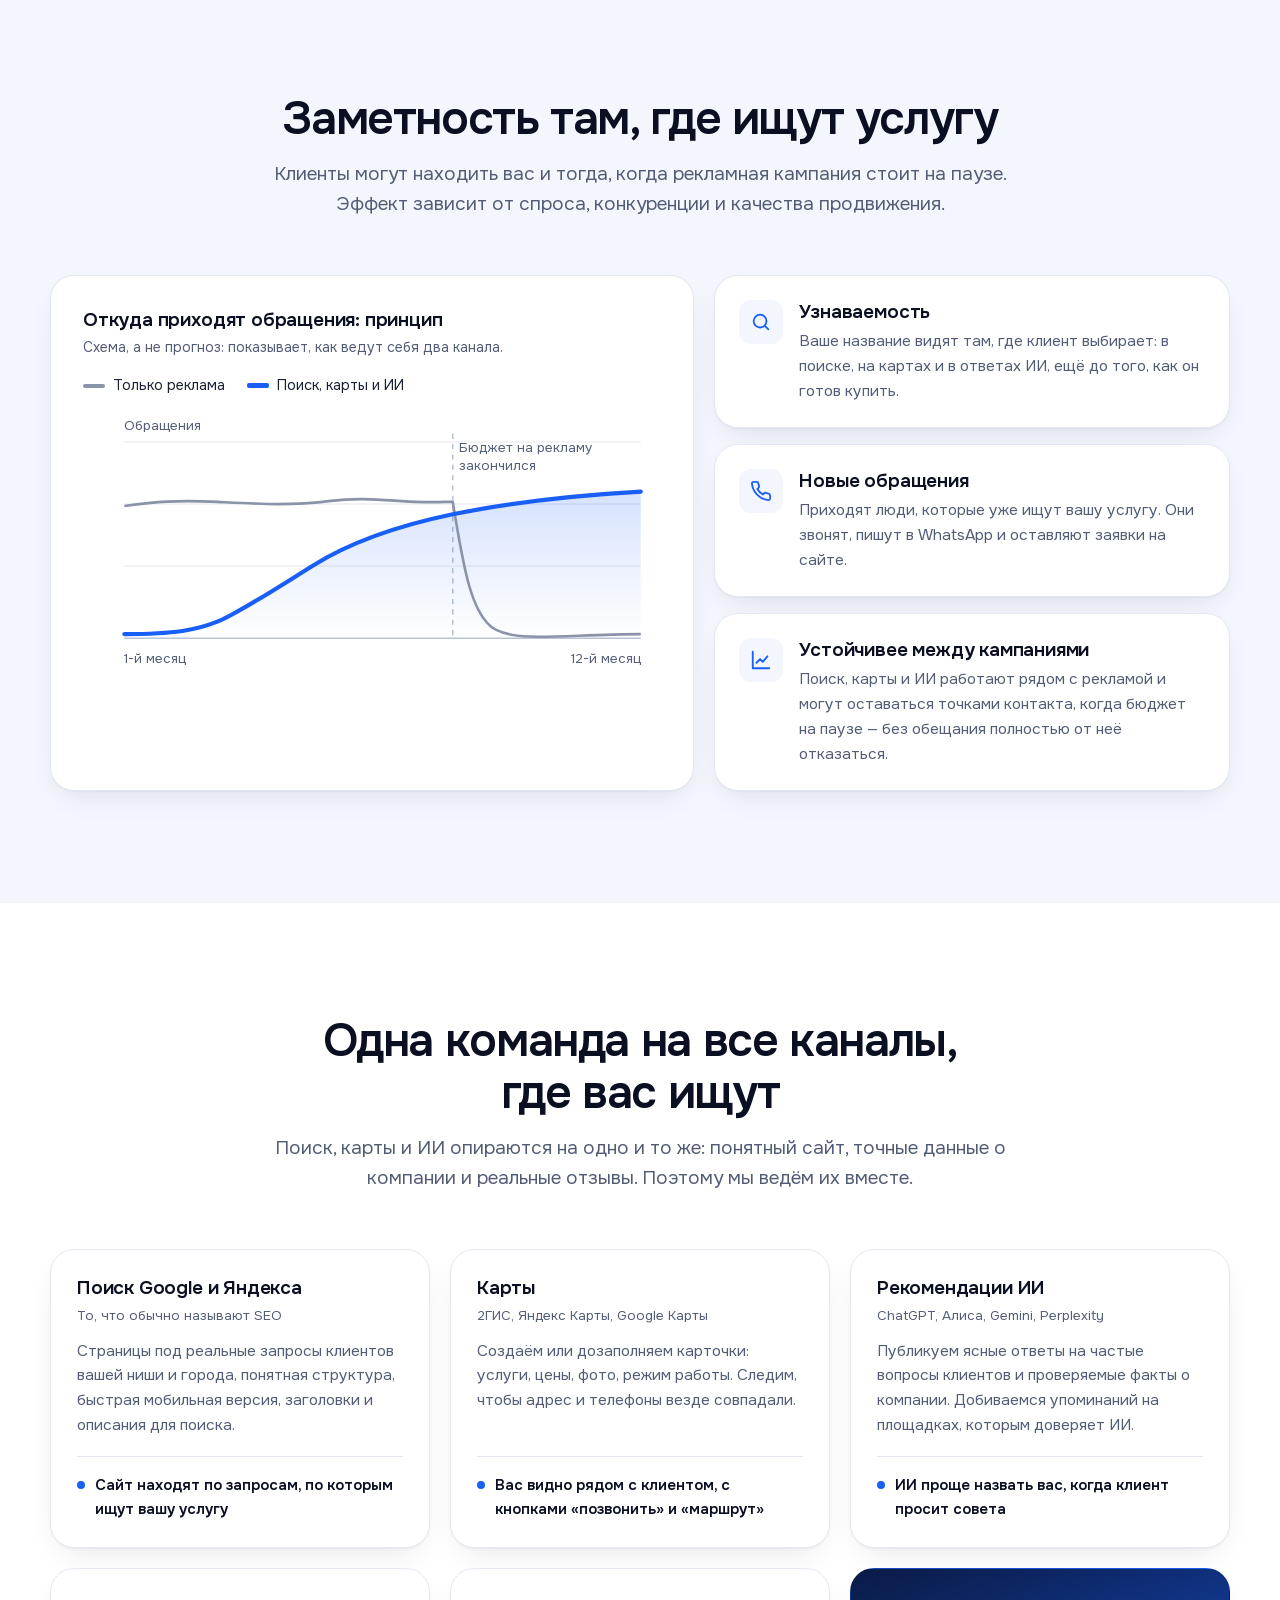
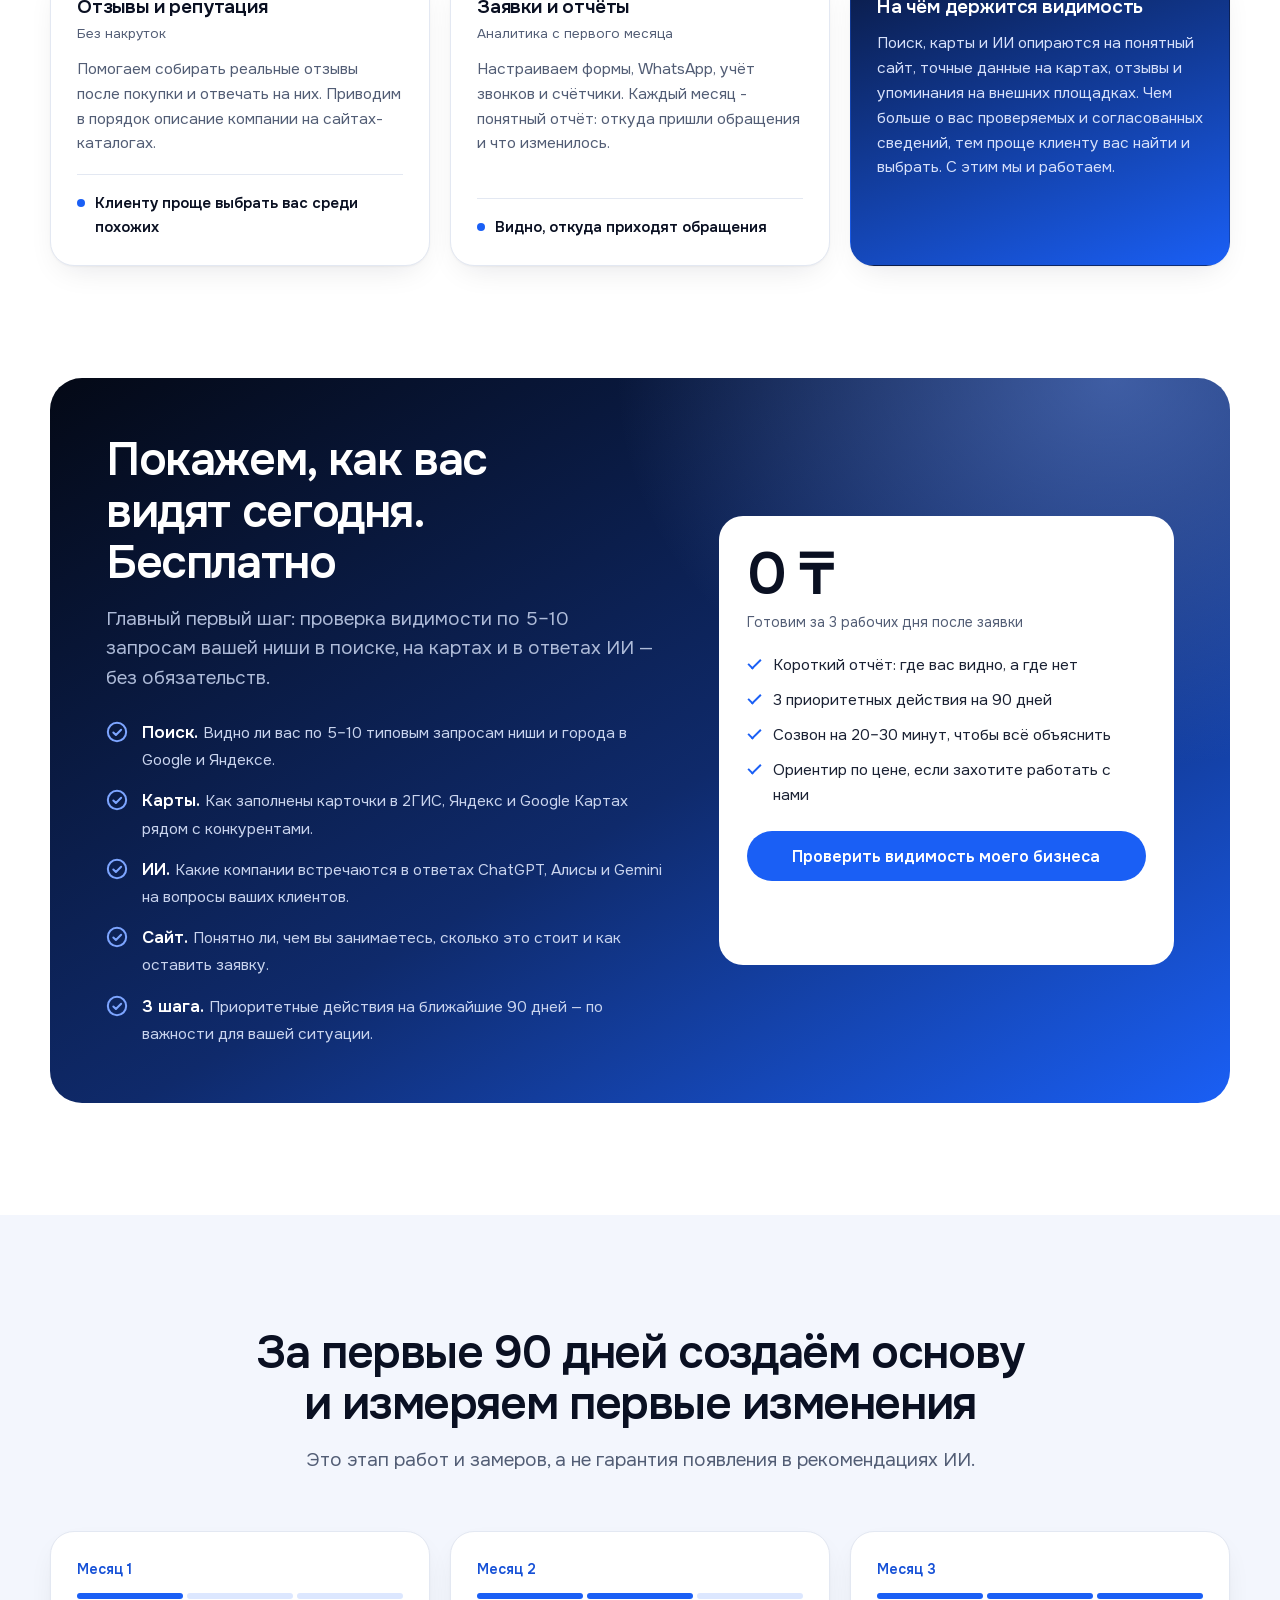
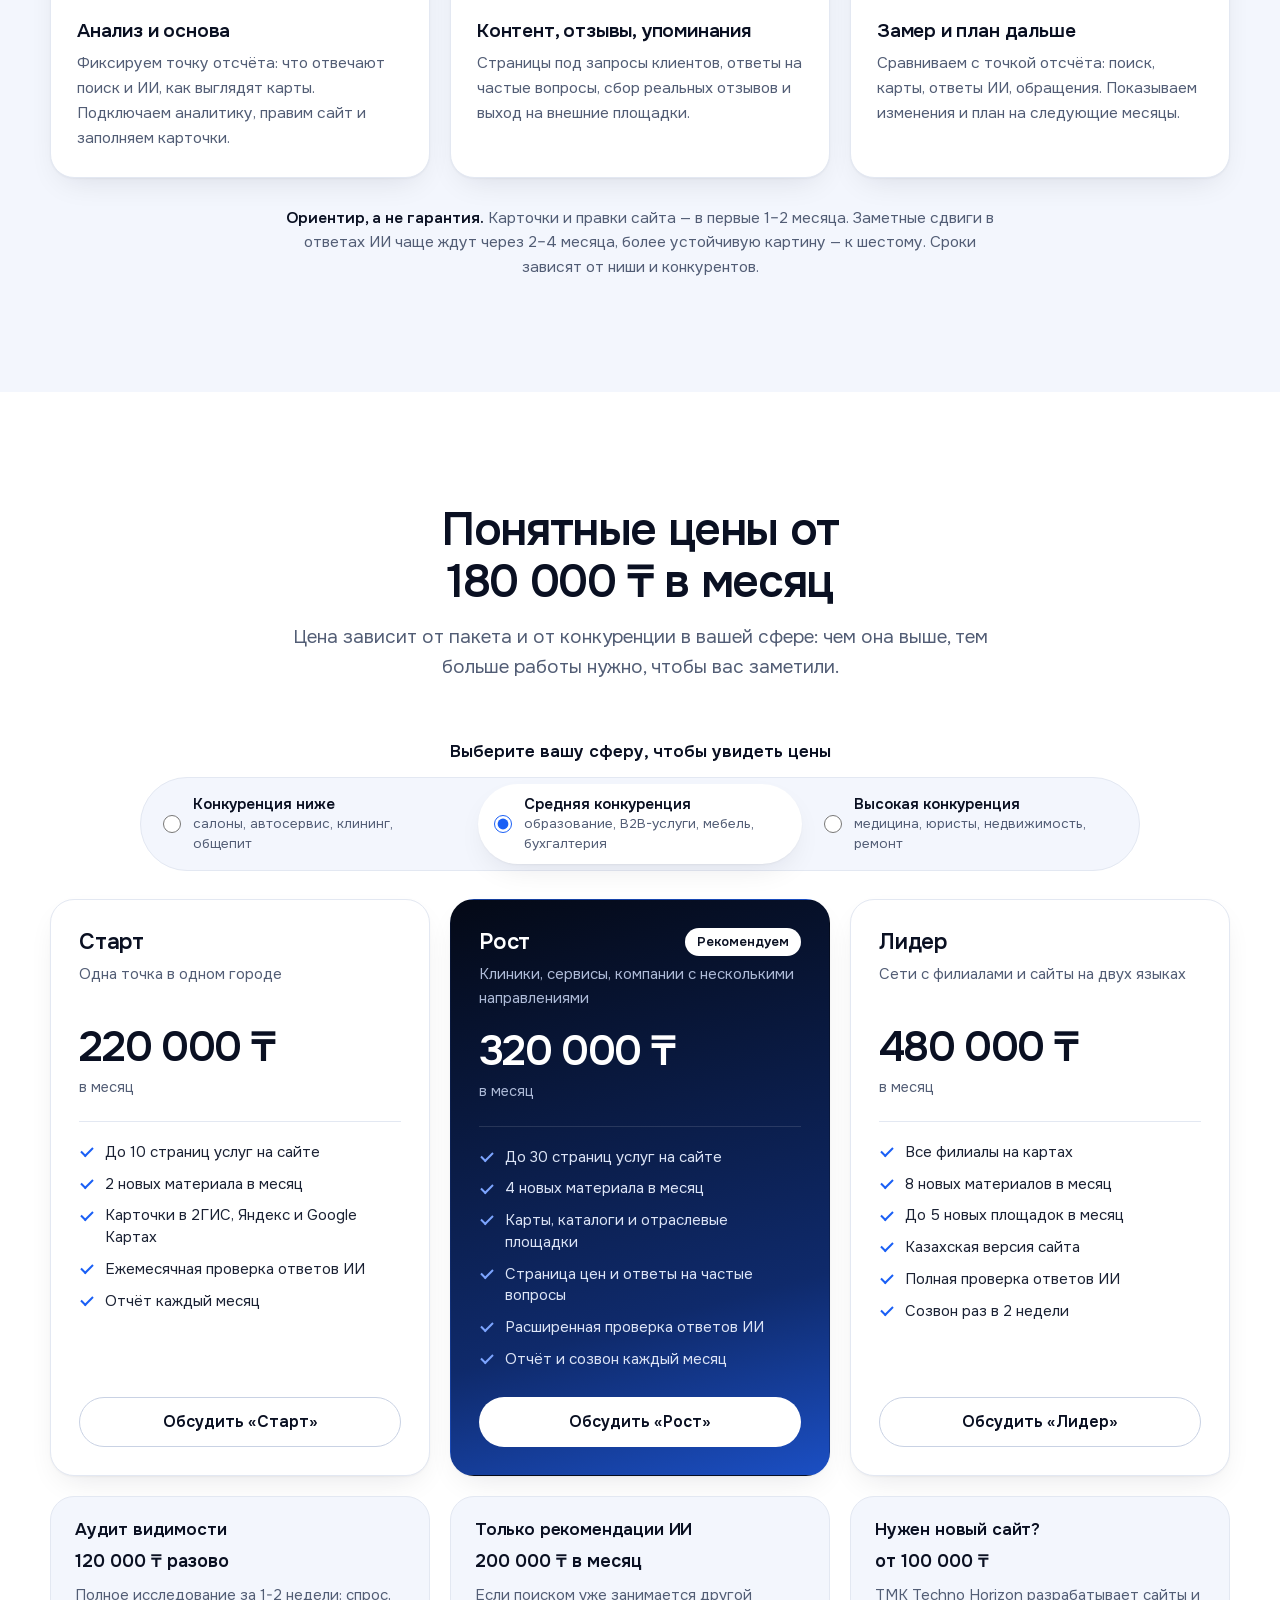
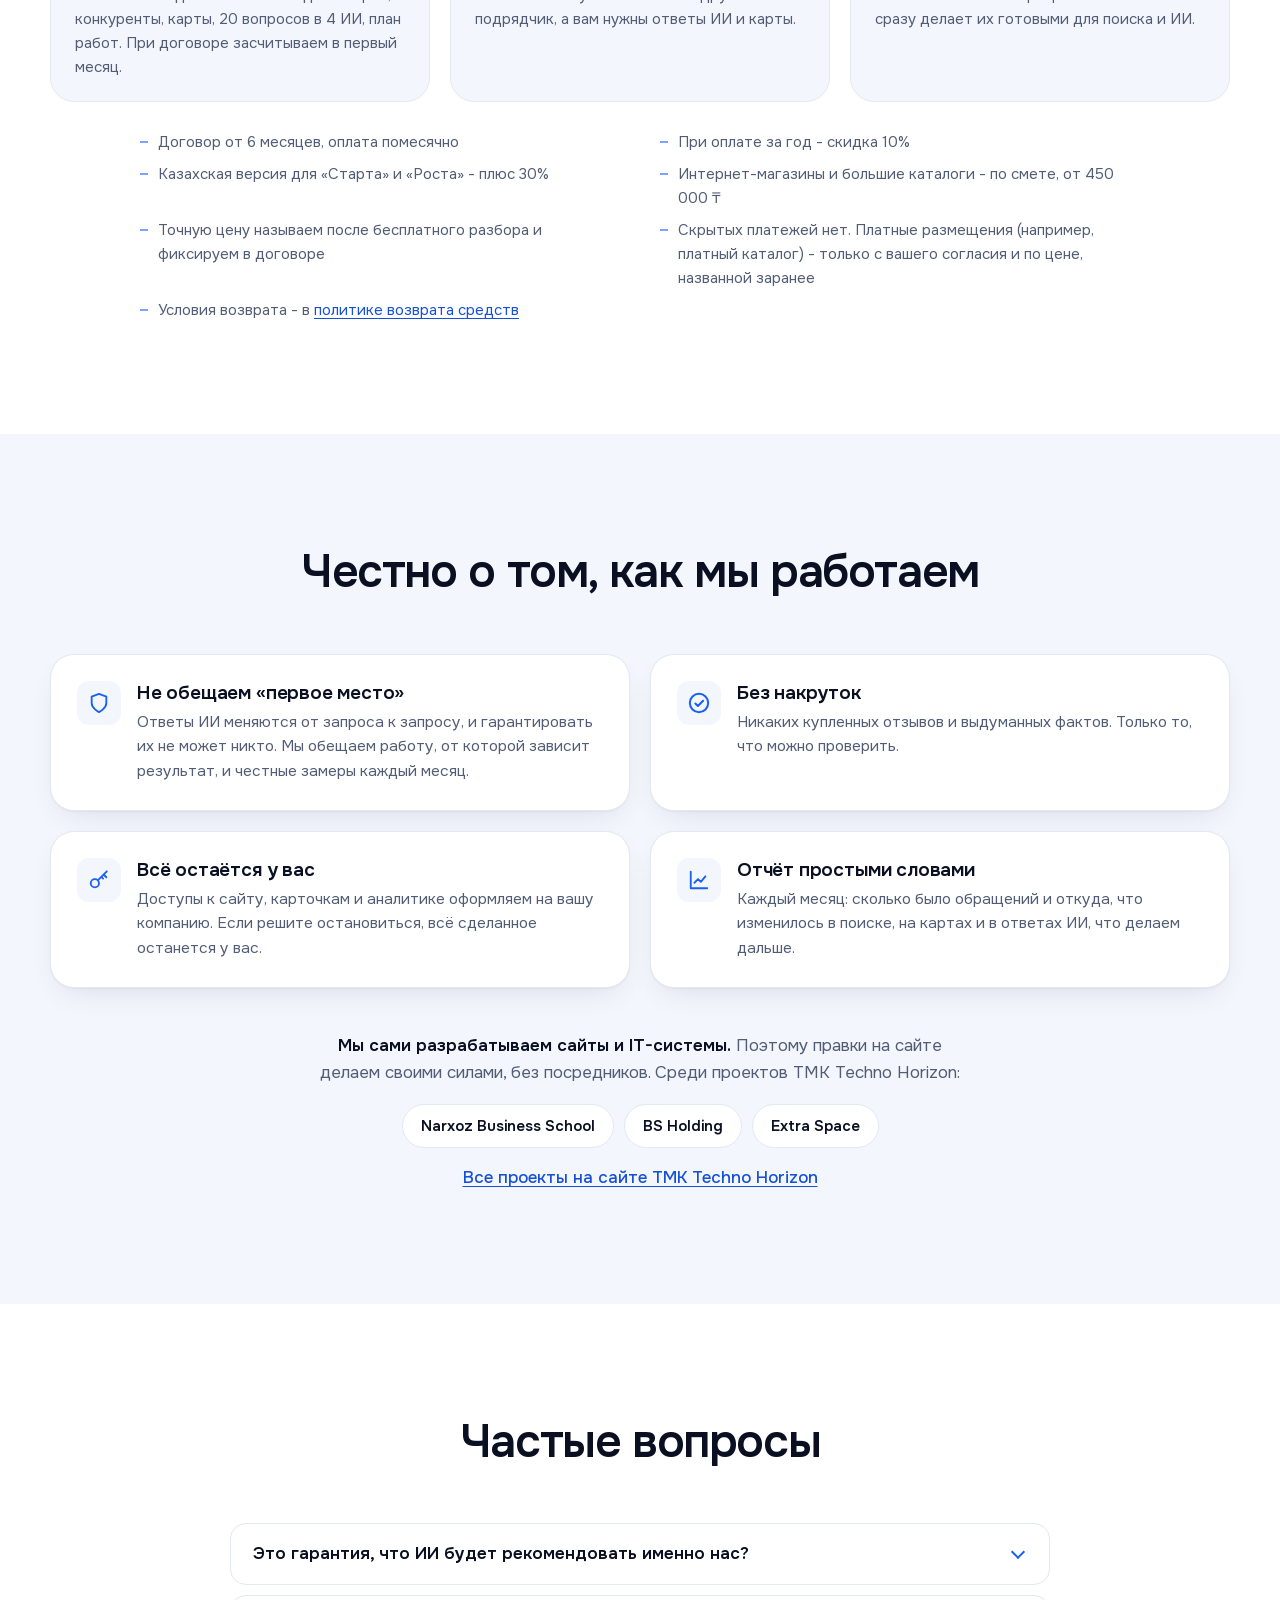
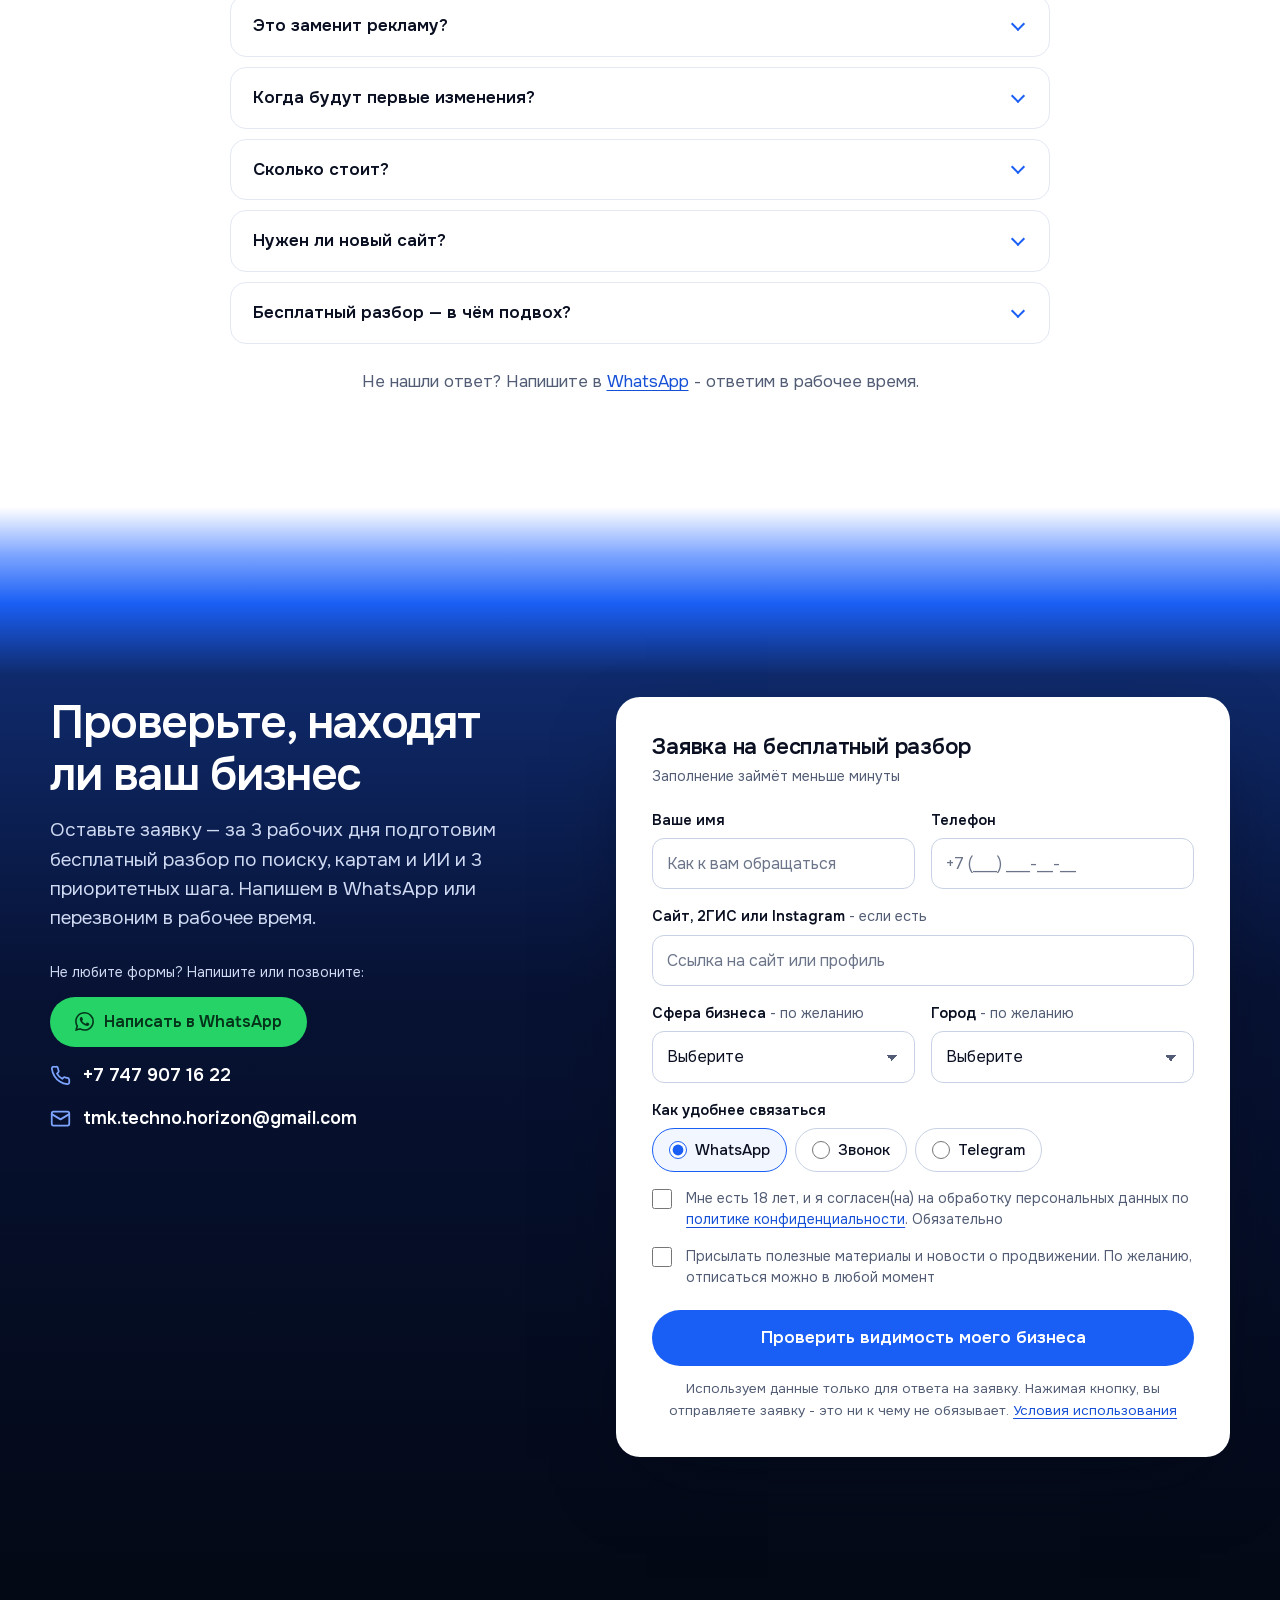
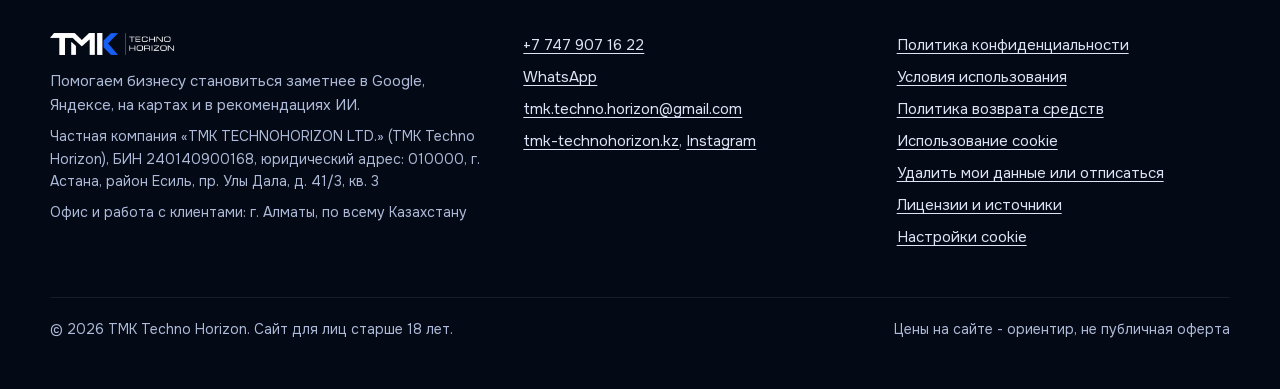
==== commit 4c9021c6: "Improve mobile layout for landing and CRM. Tighten the phone hero so the CTA fits the first screen, " ====
--- a/index.html
+++ b/index.html
@@ -30,9 +30,9 @@
 <link rel="apple-touch-icon" href="/assets/apple-touch-icon.png">
 <link rel="preload" href="/assets/fonts/onest-cyrillic.woff2" as="font" type="font/woff2" crossorigin>
 <link rel="stylesheet" href="/assets/fonts/fonts.css">
-<link rel="stylesheet" href="/assets/styles.css">
+<link rel="stylesheet" href="/assets/styles.css?v=13">
 <script src="/assets/analytics.js" defer></script>
-<script src="/assets/app.js" defer></script>
+<script src="/assets/app.js?v=13" defer></script>
 
 <script type="application/ld+json">
 {
--- a/assets/styles.css
+++ b/assets/styles.css
@@ -57,8 +57,8 @@
 .skip-link:focus { top: 12px; }
 
 /* ---------- Типографика ---------- */
-.h1 { font-size: clamp(36px, 5.4vw, 68px); line-height: 1.04; letter-spacing: -0.035em; font-weight: 600; text-wrap: balance; }
-.h2 { font-size: clamp(28px, 3.6vw, 46px); line-height: 1.08; letter-spacing: -0.03em; font-weight: 600; text-wrap: balance; color: var(--ink); }
+.h1 { font-size: clamp(28px, 7.2vw, 68px); line-height: 1.08; letter-spacing: -0.035em; font-weight: 600; text-wrap: balance; }
+.h2 { font-size: clamp(24px, 5.4vw, 46px); line-height: 1.12; letter-spacing: -0.03em; font-weight: 600; text-wrap: balance; color: var(--ink); }
 .on-dark .h2 { color: var(--white); }
 .h3 { font-size: 19px; line-height: 1.3; letter-spacing: -0.01em; font-weight: 600; color: var(--ink); }
 .on-dark .h3 { color: var(--white); }
@@ -96,7 +96,8 @@
 
 /* ---------- Шапка ---------- */
 .site-header { position: fixed; top: 0; left: 0; right: 0; z-index: 50; color: var(--white); transition: background-color .25s ease, box-shadow .25s ease, color .25s ease; }
-.site-header .wrap { display: flex; align-items: center; gap: 24px; height: var(--header-h); }
+.site-header .wrap { display: flex; align-items: center; gap: 12px; height: var(--header-h); }
+@media (min-width: 768px) { .site-header .wrap { gap: 24px; } }
 .site-header.is-scrolled { background: rgba(4, 9, 22, .72); -webkit-backdrop-filter: saturate(160%) blur(12px); backdrop-filter: saturate(160%) blur(12px); }
 .site-header.is-solid { background: rgba(255, 255, 255, .94); -webkit-backdrop-filter: saturate(160%) blur(12px); backdrop-filter: saturate(160%) blur(12px); color: var(--ink); box-shadow: 0 1px 0 var(--line); }
 .logo { display: inline-flex; align-items: center; flex: none; }
@@ -125,26 +126,31 @@
 /* ---------- Первый экран: из темноты к свету ---------- */
 .hero {
   position: relative; overflow: hidden; color: var(--white);
-  padding: calc(var(--header-h) + 52px) 0 0;
+  padding: calc(var(--header-h) + 28px) 0 0;
   background:
     radial-gradient(55% 32% at 50% 64%, rgba(26, 95, 245, .5), transparent 70%),
     linear-gradient(180deg, var(--night) 0%, #06102B 26%, var(--deep) 50%, var(--brand) 70%, var(--sky) 85%, var(--white) 100%);
 }
 @media (min-width: 900px) { .hero { padding-top: calc(var(--header-h) + 84px); } }
-.hero-inner { text-align: center; display: flex; flex-direction: column; align-items: center; }
+.hero-inner { text-align: center; display: flex; flex-direction: column; align-items: center; width: 100%; }
 .hero-chip {
-  display: inline-flex; align-items: center; gap: 10px; margin: 0 0 24px;
-  padding: 6px 14px 6px 6px; border-radius: 999px; font-size: 14px; font-weight: 500;
+  display: inline-flex; align-items: center; justify-content: center; flex-wrap: wrap; gap: 8px 10px; margin: 0 0 16px;
+  max-width: 100%; padding: 6px 12px 6px 6px; border-radius: 999px; font-size: 13px; font-weight: 500;
   background: rgba(255, 255, 255, .08); border: 1px solid rgba(255, 255, 255, .16); color: #DCE5FA;
-}
-.hero-chip b { background: var(--white); color: var(--ink); border-radius: 999px; padding: 3px 10px; font-size: 13px; font-weight: 600; }
-.hero .h1 { max-width: 14ch; }
+  text-align: center;
+}
+@media (min-width: 560px) { .hero-chip { margin-bottom: 24px; font-size: 14px; padding: 6px 14px 6px 6px; } }
+.hero-chip b { background: var(--white); color: var(--ink); border-radius: 999px; padding: 3px 10px; font-size: 13px; font-weight: 600; flex: none; }
+.hero .h1 { max-width: 100%; width: 100%; }
 @media (min-width: 900px) { .hero .h1 { max-width: none; } }
-.hero .lead { color: #C9D4EE; max-width: 54ch; margin-top: 22px; }
-.hero-actions { display: flex; flex-wrap: wrap; justify-content: center; gap: 12px; margin-top: 32px; width: 100%; }
-.hero-actions .btn { flex: 1 1 100%; }
-@media (min-width: 560px) { .hero-actions .btn { flex: 0 0 auto; } }
-.hero-channels { display: flex; flex-wrap: wrap; justify-content: center; gap: 8px 22px; list-style: none; margin: 26px 0 0; padding: 0; font-size: 14.5px; color: #BCC8E6; }
+.hero .lead { color: #C9D4EE; max-width: 54ch; margin-top: 14px; font-size: 16px; }
+@media (min-width: 560px) { .hero .lead { margin-top: 22px; font-size: inherit; } }
+.hero-actions { display: flex; flex-wrap: wrap; justify-content: center; gap: 10px; margin-top: 22px; width: 100%; }
+@media (min-width: 560px) { .hero-actions { gap: 12px; margin-top: 32px; } }
+.hero-actions .btn { flex: 1 1 100%; max-width: 100%; white-space: normal; text-align: center; line-height: 1.25; padding-left: 16px; padding-right: 16px; }
+@media (min-width: 560px) { .hero-actions .btn { flex: 0 0 auto; white-space: nowrap; } }
+.hero-channels { display: flex; flex-wrap: wrap; justify-content: center; gap: 8px 16px; list-style: none; margin: 18px 0 0; padding: 0; font-size: 13.5px; color: #BCC8E6; }
+@media (min-width: 560px) { .hero-channels { gap: 8px 22px; margin-top: 26px; font-size: 14.5px; } }
 .hero-channels li { display: flex; align-items: center; gap: 8px; }
 .hero-channels li::before { content: ""; width: 6px; height: 6px; border-radius: 50%; background: var(--sky); }
 
@@ -198,7 +204,8 @@
 }
 
 /* ---------- Секции ---------- */
-.section { padding: 80px 0; }
+.section { padding: 56px 0; }
+@media (min-width: 600px) { .section { padding: 72px 0; } }
 @media (min-width: 900px) { .section { padding: 112px 0; } }
 .section-tint { background: var(--cloud); }
 .section-first { padding-top: 48px; }
@@ -210,7 +217,8 @@
 /* Как клиент находит компанию */
 .journey { padding: 20px; }
 @media (min-width: 900px) { .journey { padding: 32px; } }
-.query { display: flex; align-items: center; gap: 12px; padding: 13px 18px; border-radius: 999px; background: var(--cloud); border: 1px solid var(--line); font-weight: 500; color: var(--ink); max-width: 560px; margin: 0 auto 26px; }
+.query { display: flex; align-items: center; gap: 10px; padding: 12px 14px; border-radius: 18px; background: var(--cloud); border: 1px solid var(--line); font-weight: 500; color: var(--ink); max-width: 560px; margin: 0 auto 26px; font-size: 15px; line-height: 1.35; text-align: left; }
+@media (min-width: 560px) { .query { gap: 12px; padding: 13px 18px; border-radius: 999px; font-size: inherit; } }
 .query svg { width: 20px; height: 20px; color: var(--muted); flex: none; }
 .path { list-style: none; margin: 0; padding: 0; display: grid; gap: 12px; counter-reset: step; }
 @media (min-width: 900px) { .path { grid-template-columns: repeat(4, 1fr); gap: 16px; } }
@@ -253,7 +261,8 @@
 .problems-cta { margin-top: 22px; display: flex; flex-wrap: wrap; gap: 14px 20px; align-items: center; justify-content: center; text-align: center; }
 .problems-cta p { margin: 0; color: var(--text); font-size: 16px; font-weight: 600; }
 
-.hero-note { margin: 14px 0 0; font-size: 14px; color: rgba(255,255,255,.72); }
+.hero-note { margin: 12px 0 0; font-size: 13px; color: rgba(255,255,255,.72); max-width: 36ch; text-align: center; padding: 0 4px; }
+@media (min-width: 560px) { .hero-note { margin-top: 14px; font-size: 14px; } }
 .offer-note { margin: 12px 0 0; font-size: 13.5px; color: rgba(255,255,255,.7); text-align: center; }
 
 /* Выгоды */
@@ -290,7 +299,9 @@
 /* Бесплатный разбор */
 .offer { border-radius: var(--r-xl); padding: 30px 22px; color: var(--white); background: radial-gradient(70% 90% at 90% 0%, rgba(125, 165, 255, .45), transparent 60%), linear-gradient(150deg, var(--night), var(--deep) 55%, var(--brand)); display: grid; gap: 32px; }
 @media (min-width: 980px) { .offer { grid-template-columns: 1.1fr .9fr; padding: 56px; gap: 56px; align-items: center; } }
-.offer .h2 { max-width: 15ch; }
+.offer .h2 { max-width: none; }
+@media (min-width: 760px) { .offer .h2 { max-width: none; }
+@media (min-width: 760px) { .offer .h2 { max-width: 15ch; } } }
 .check-list { list-style: none; margin: 26px 0 0; padding: 0; display: grid; gap: 14px; }
 .check-list li { display: grid; grid-template-columns: 24px 1fr; gap: 12px; }
 .check-list svg { width: 22px; height: 22px; color: var(--sky); margin-top: 2px; }
@@ -334,7 +345,7 @@
 .plan .h3 { font-size: 22px; }
 .plan-badge { background: var(--white); color: var(--ink); border-radius: 999px; font-size: 13px; font-weight: 600; padding: 4px 12px; white-space: nowrap; }
 .plan-for { color: var(--muted); font-size: 15px; margin: 6px 0 20px; min-height: 2.9em; }
-.plan-price { font-size: 42px; line-height: 1; letter-spacing: -0.04em; font-weight: 600; color: var(--ink); margin: 0; white-space: nowrap; }
+.plan-price { font-size: clamp(32px, 8vw, 42px); line-height: 1; letter-spacing: -0.04em; font-weight: 600; color: var(--ink); margin: 0; white-space: nowrap; }
 .plan-period { color: var(--muted); font-size: 14.5px; margin: 8px 0 22px; }
 .plan ul { list-style: none; margin: 0 0 26px; padding: 20px 0 0; border-top: 1px solid var(--line); display: grid; gap: 10px; font-size: 15px; line-height: 1.45; }
 .plan li { padding-left: 26px; position: relative; }
@@ -383,7 +394,8 @@
 .faq-more { text-align: center; margin-top: 24px; color: var(--muted); }
 
 /* Форма: страница снова уходит в глубину */
-.lead-section { color: var(--white); background: linear-gradient(180deg, var(--white) 0, var(--sky) 48px, var(--brand) 96px, var(--deep) 168px, #071234 480px, var(--night) 100%); padding-top: 190px; }
+.lead-section { color: var(--white); background: linear-gradient(180deg, var(--white) 0, var(--sky) 48px, var(--brand) 96px, var(--deep) 168px, #071234 480px, var(--night) 100%); padding-top: 96px; padding-bottom: calc(48px + env(safe-area-inset-bottom)); }
+@media (min-width: 900px) { .lead-section { padding-top: 190px; padding-bottom: 112px; } }
 .lead-section .lead, .lead-section .lead-contacts .small { color: #CFD9F2; }
 .lead-grid { display: grid; gap: 40px; }
 @media (min-width: 980px) { .lead-grid { grid-template-columns: .9fr 1.1fr; gap: 64px; align-items: start; } }
@@ -439,8 +451,11 @@
 /* Мобильная панель */
 .mobile-bar { position: fixed; left: 0; right: 0; bottom: 0; z-index: 60; display: grid; grid-template-columns: 1fr 56px; gap: 10px; padding: 10px var(--gutter) calc(10px + env(safe-area-inset-bottom)); background: rgba(255, 255, 255, .95); -webkit-backdrop-filter: blur(12px); backdrop-filter: blur(12px); border-top: 1px solid var(--line); transform: translateY(110%); transition: transform .25s ease; }
 .mobile-bar.is-visible { transform: none; }
-.mobile-bar .btn { min-height: 50px; padding: 10px 14px; font-size: 16px; }
+.mobile-bar .btn { min-height: 50px; padding: 10px 12px; font-size: 15px; white-space: normal; line-height: 1.2; }
 .mobile-bar .icon-btn { width: 56px; height: 50px; border-radius: 999px; }
+@media (max-width: 899px) {
+  body { padding-bottom: calc(72px + env(safe-area-inset-bottom)); }
+}
 @media (min-width: 900px) { .mobile-bar { display: none; } }
 @media (prefers-reduced-motion: reduce) { .mobile-bar { transition: none; } }
 
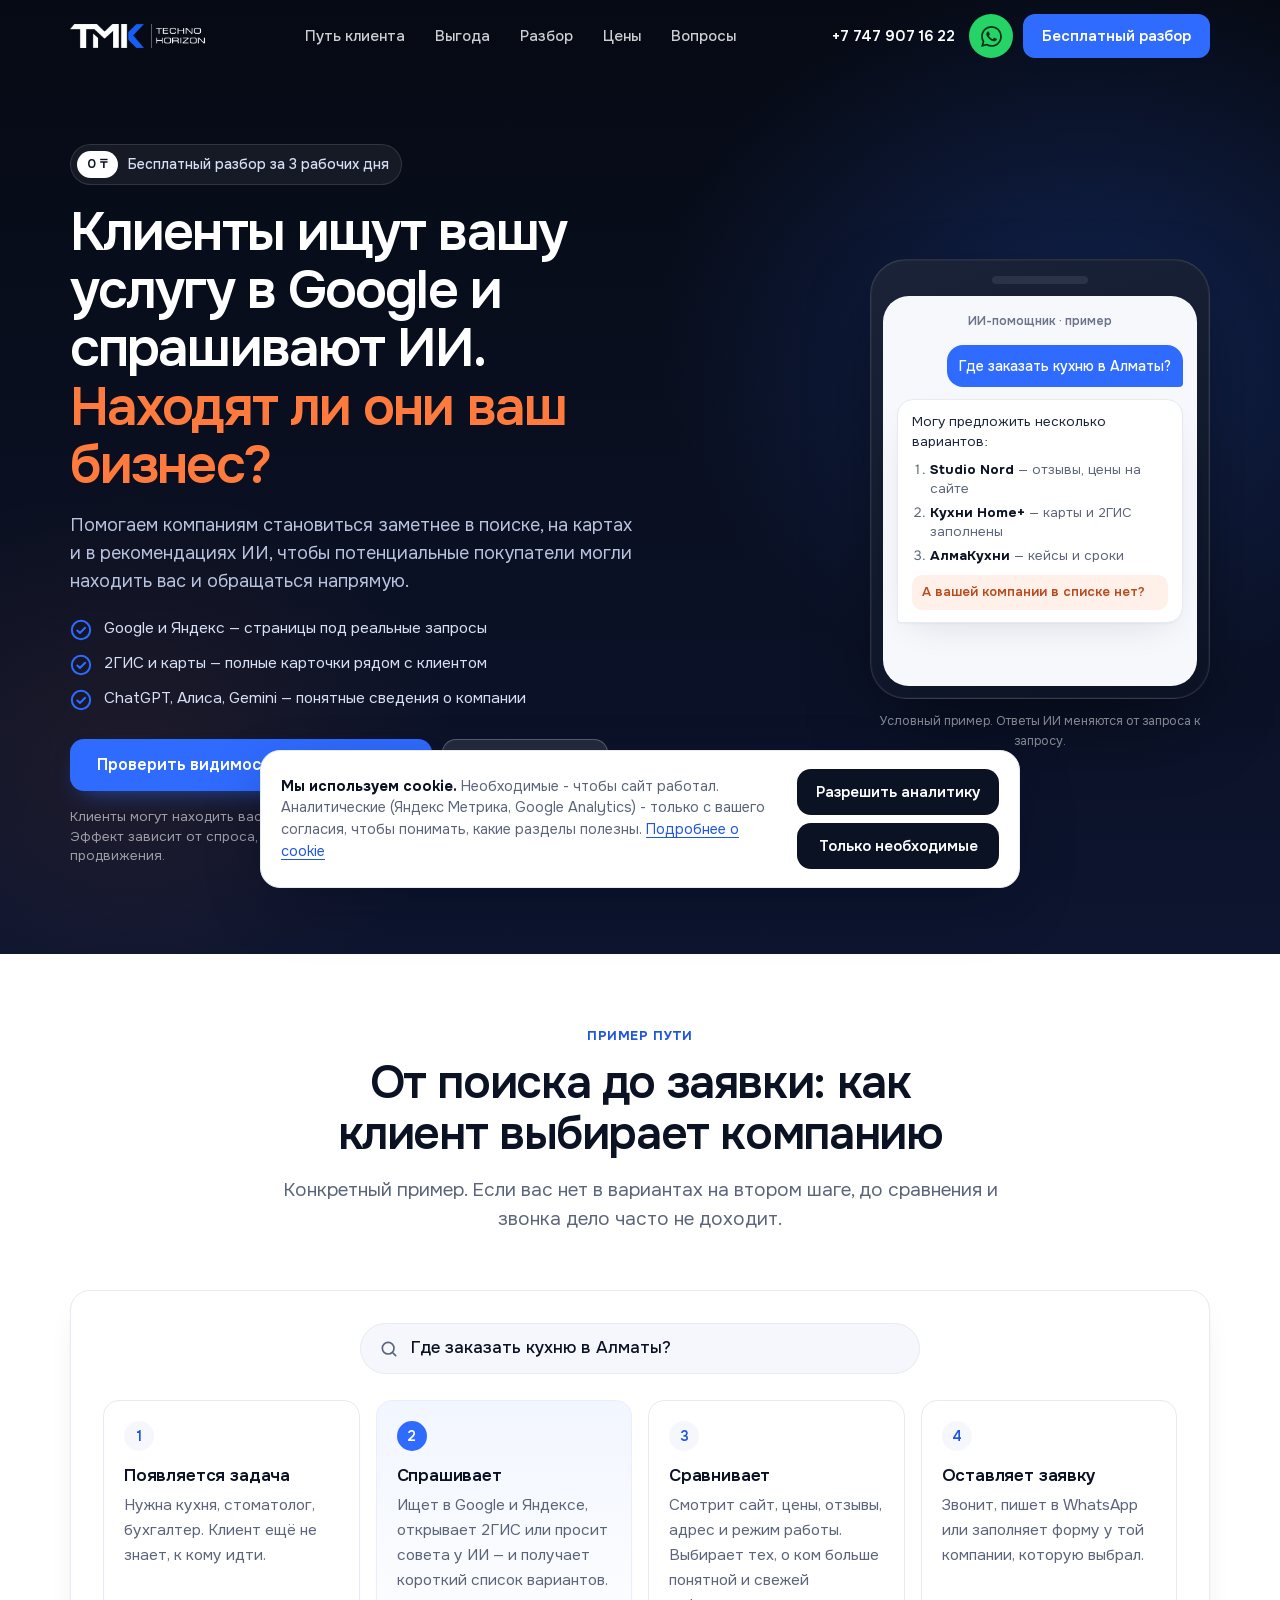
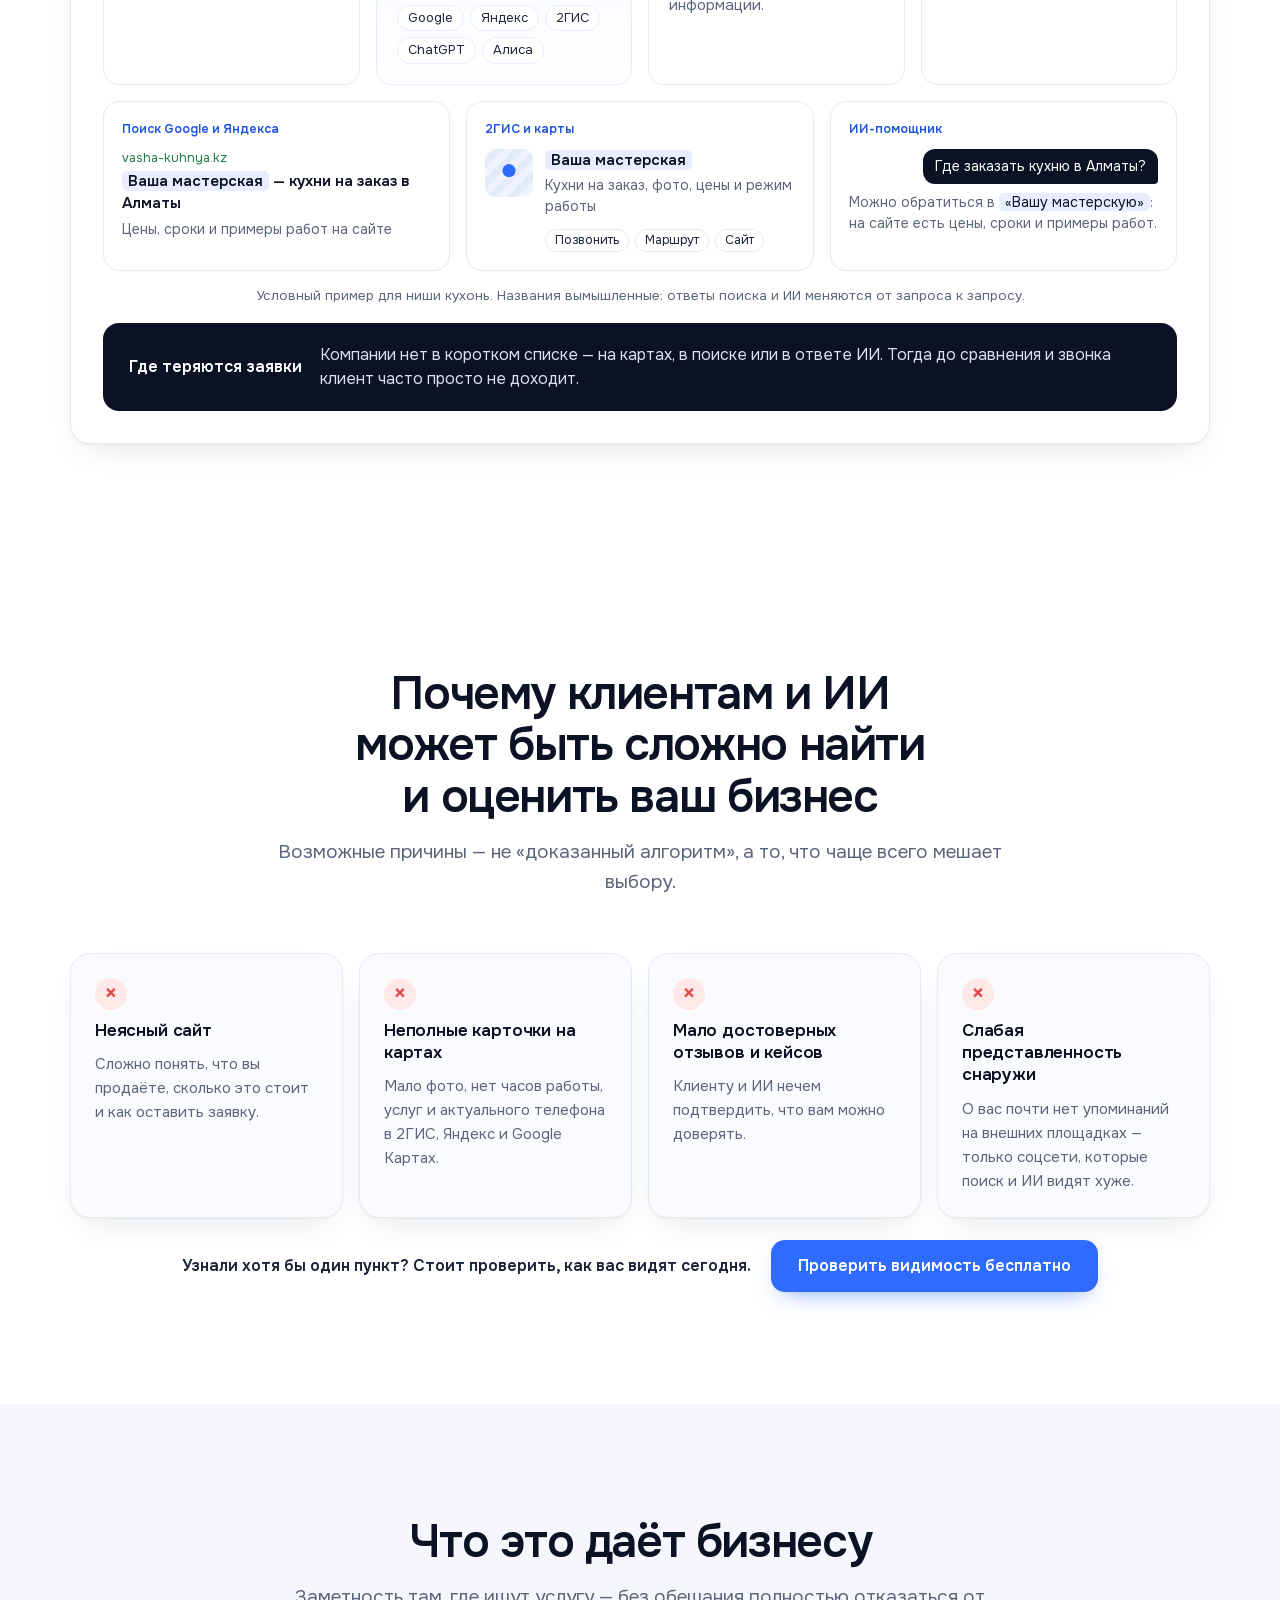
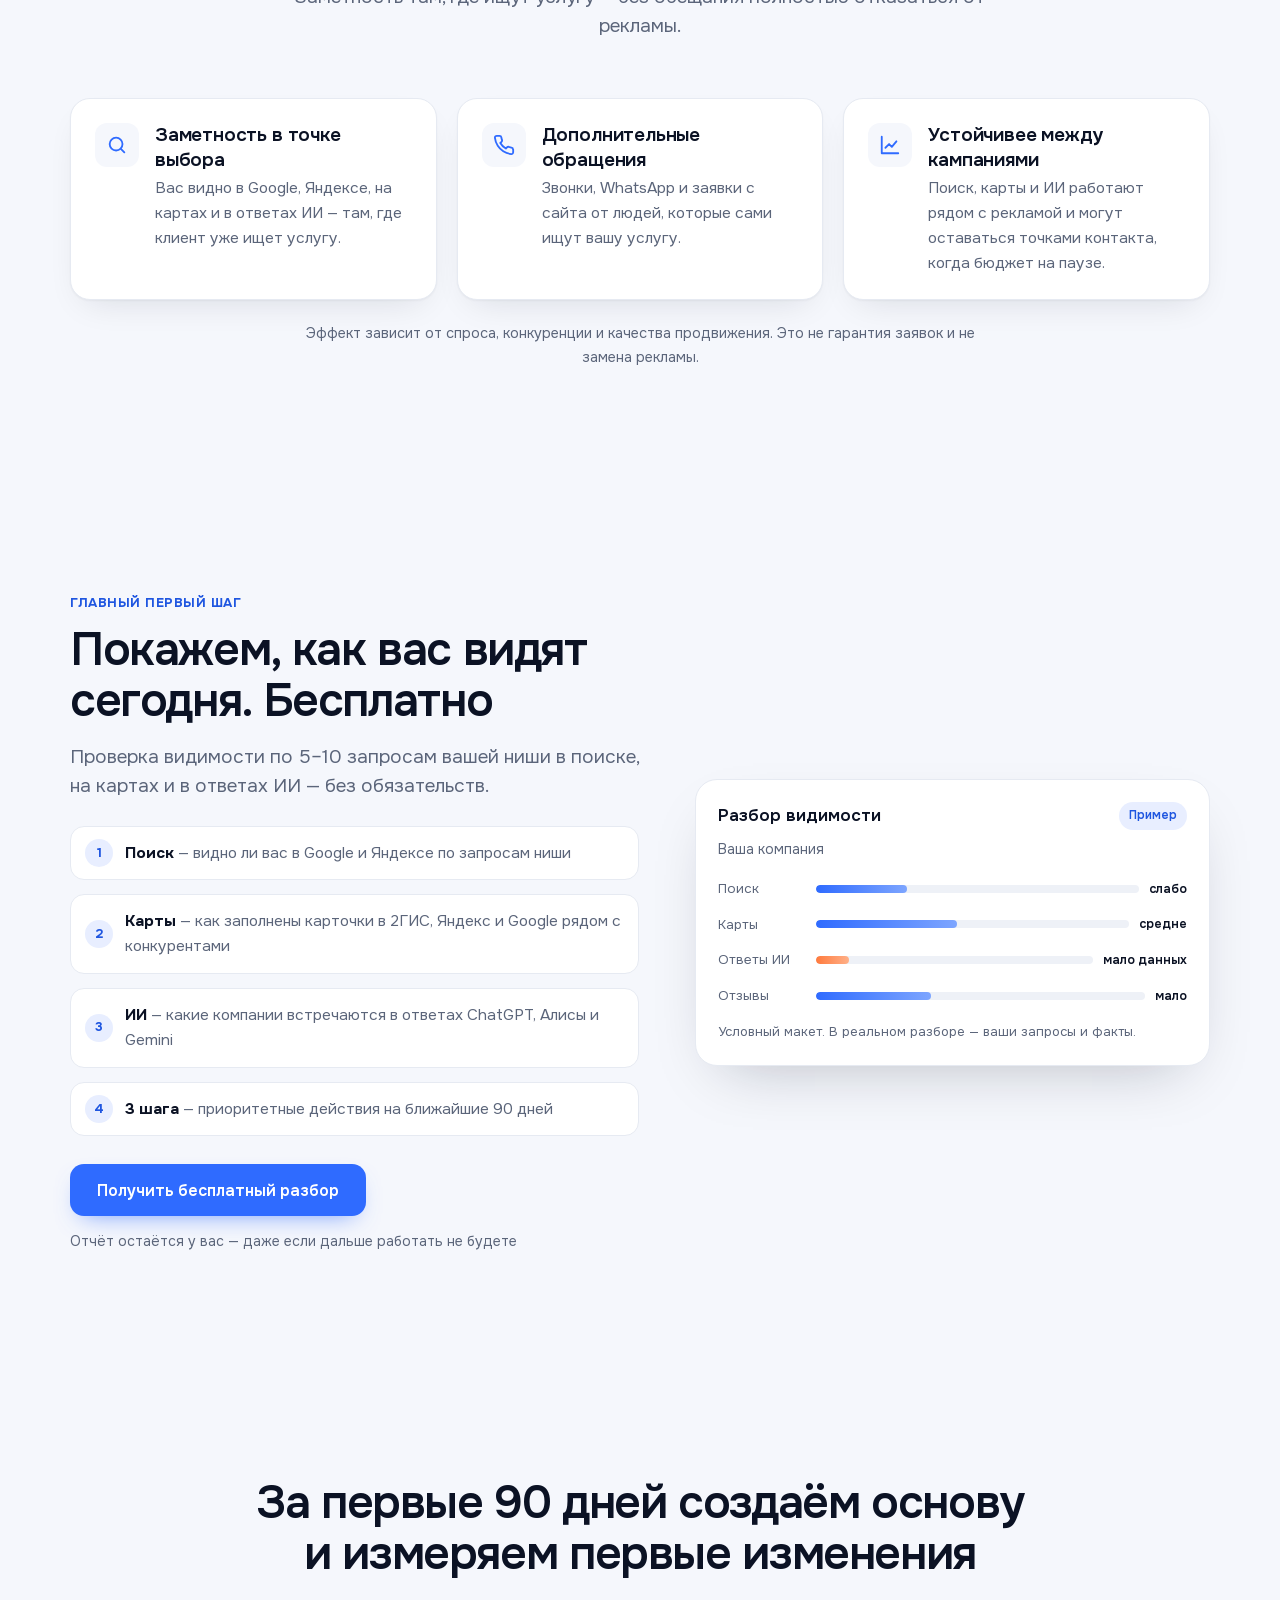
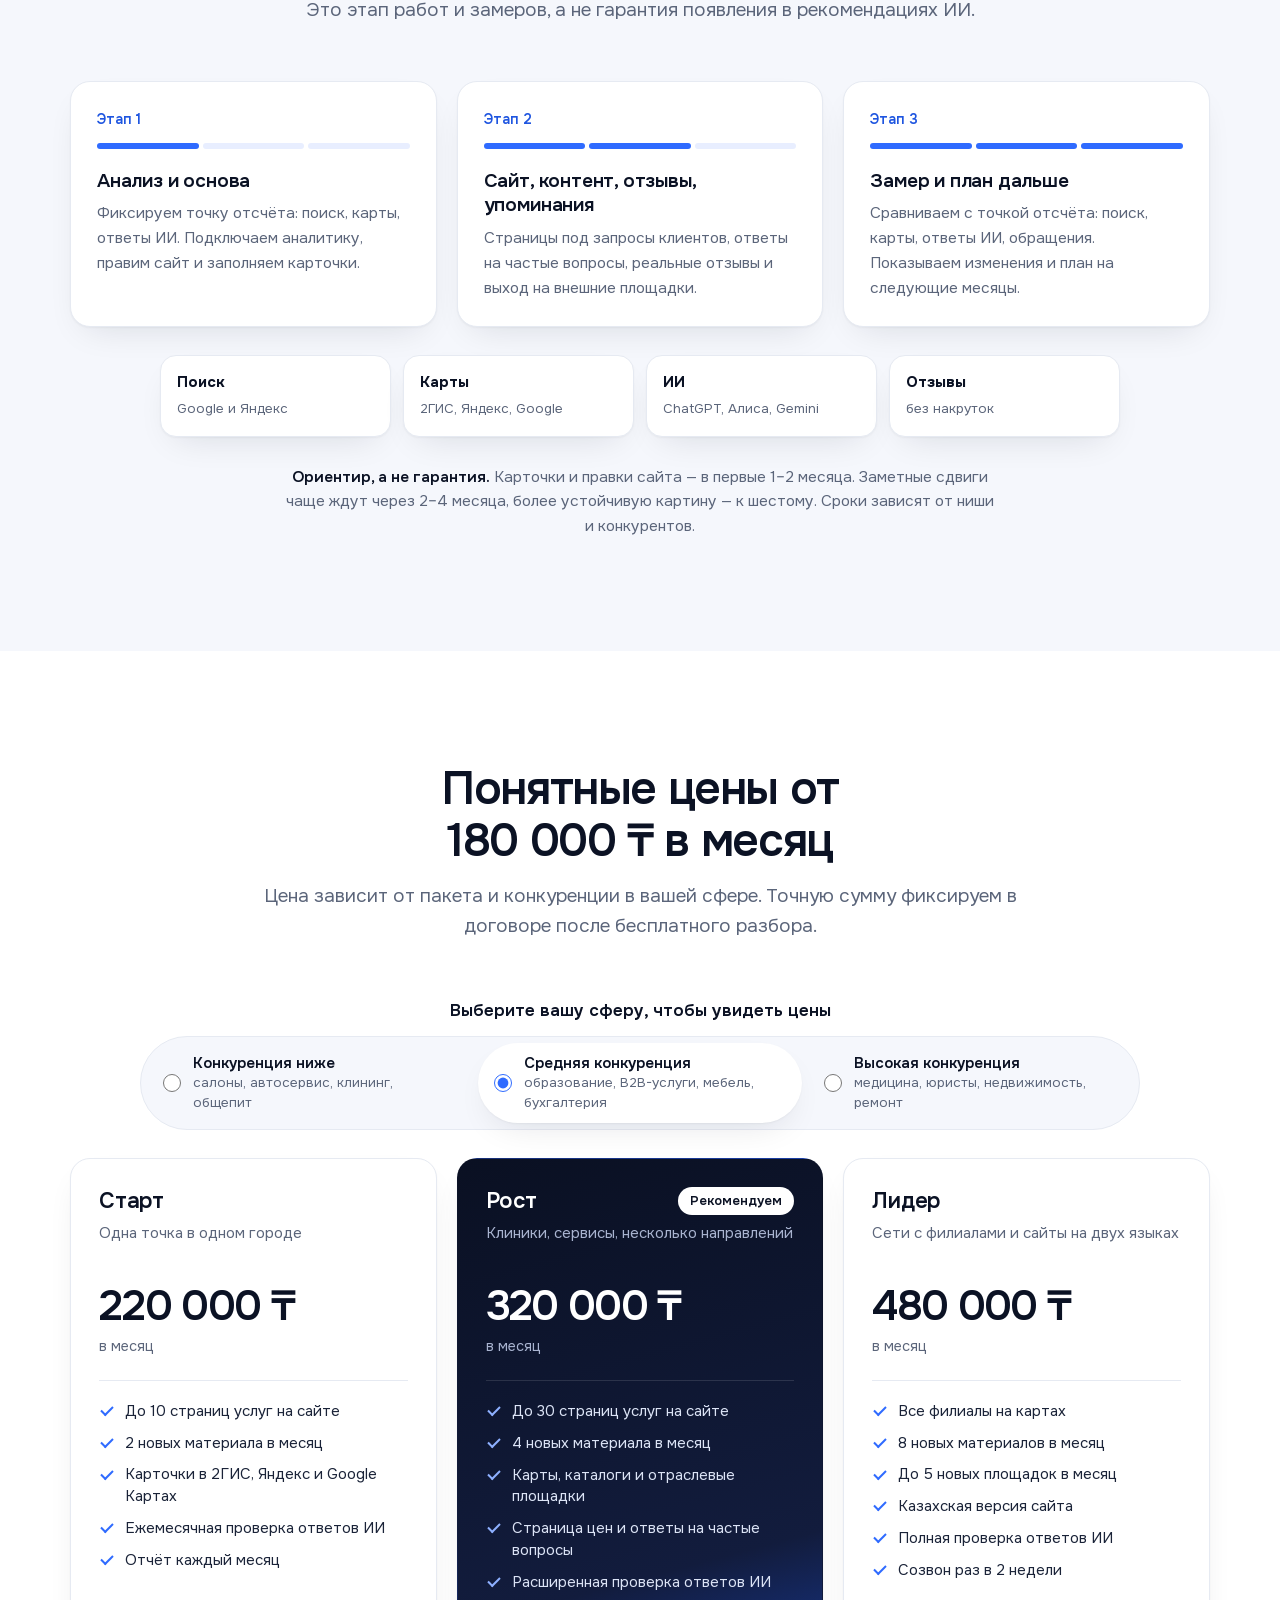
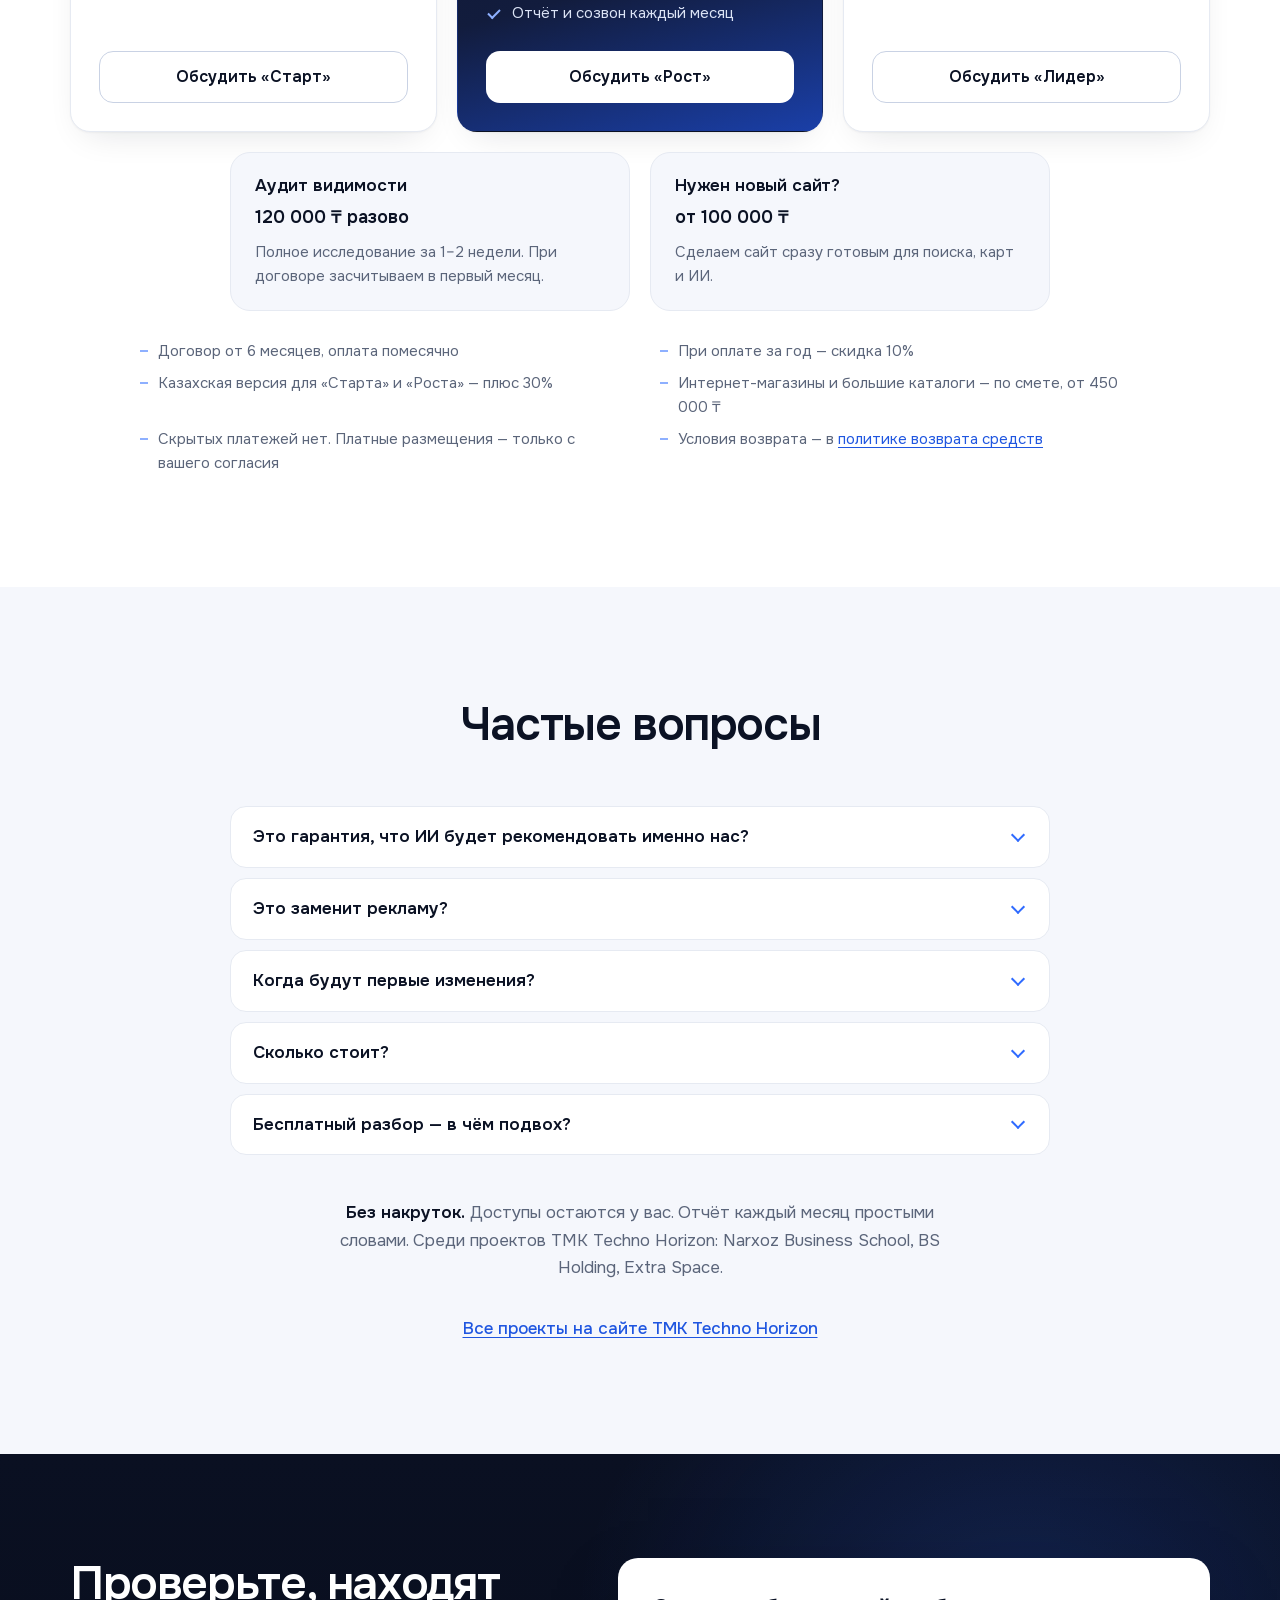
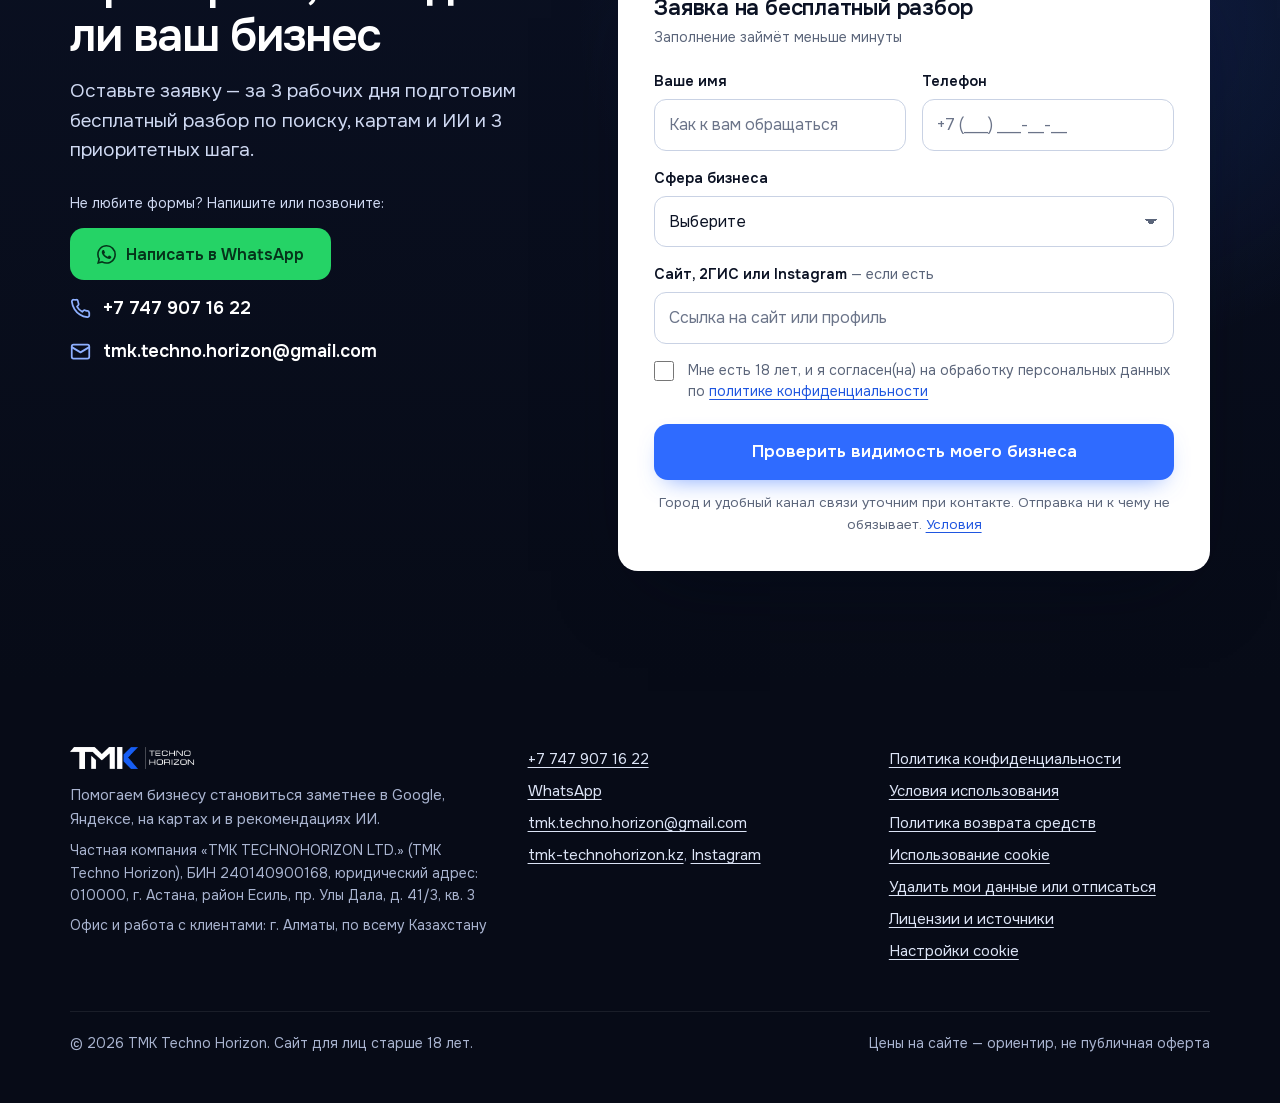
==== commit d9b61392: "Обновить лендинг под ТЗ: структура, стиль и единые цены. Сделать страницу короче и презентабельнее д" ====
--- a/index.html
+++ b/index.html
@@ -30,9 +30,9 @@
 <link rel="apple-touch-icon" href="/assets/apple-touch-icon.png">
 <link rel="preload" href="/assets/fonts/onest-cyrillic.woff2" as="font" type="font/woff2" crossorigin>
 <link rel="stylesheet" href="/assets/fonts/fonts.css">
-<link rel="stylesheet" href="/assets/styles.css?v=13">
+<link rel="stylesheet" href="/assets/styles.css?v=15">
 <script src="/assets/analytics.js" defer></script>
-<script src="/assets/app.js?v=13" defer></script>
+<script src="/assets/app.js?v=15" defer></script>
 
 <script type="application/ld+json">
 {
@@ -81,11 +81,10 @@
       "@id": "https://ai.tmk-technohorizon.kz/#faq",
       "mainEntity": [
         { "@type": "Question", "name": "Это гарантия, что ИИ будет рекомендовать именно нас?", "acceptedAnswer": { "@type": "Answer", "text": "Нет. Ответы ИИ меняются от запроса к запросу, и гарантировать их не может никто. Мы делаем так, чтобы о вашем бизнесе было достаточно понятных и проверяемых сведений в поиске, на картах и на внешних площадках, и каждый месяц показываем, как меняется картина." } },
-        { "@type": "Question", "name": "Это заменит рекламу?", "acceptedAnswer": { "@type": "Answer", "text": "Нет. Реклама даёт заявки быстро, пока вы платите. Поиск, карты и ИИ - дополнительный канал, который может работать рядом с рекламой и оставаться полезным, когда кампания на паузе. Эффект зависит от спроса, конкуренции и качества продвижения." } },
-        { "@type": "Question", "name": "Когда будут первые изменения?", "acceptedAnswer": { "@type": "Answer", "text": "За первые 90 дней создаём основу и измеряем первые изменения: сайт, карточки, контент, отзывы. Устойчивый результат обычно ждём к шестому месяцу - это ориентир, а не гарантия. Поэтому договор от 6 месяцев." } },
+        { "@type": "Question", "name": "Это заменит рекламу?", "acceptedAnswer": { "@type": "Answer", "text": "Нет. Реклама даёт заявки быстро, пока вы платите. Поиск, карты и ИИ — дополнительный канал рядом с рекламой; он может оставаться полезным, когда кампания на паузе. Эффект зависит от спроса, конкуренции и качества продвижения." } },
+        { "@type": "Question", "name": "Когда будут первые изменения?", "acceptedAnswer": { "@type": "Answer", "text": "За первые 90 дней создаём основу и измеряем первые изменения. Более устойчивую картину обычно ждут к шестому месяцу — это ориентир, а не гарантия. Поэтому договор от 6 месяцев." } },
         { "@type": "Question", "name": "Сколько стоит?", "acceptedAnswer": { "@type": "Answer", "text": "От 180 000 ₸ в месяц. Точный объём и пакет называем после бесплатного разбора: цена зависит от конкуренции в нише и состава работ." } },
-        { "@type": "Question", "name": "Нужен ли новый сайт?", "acceptedAnswer": { "@type": "Answer", "text": "Чаще всего нет: текущий сайт можно доработать. Если сайта нет или он устарел, TMK Techno Horizon сделает новый сразу готовым для поиска и ИИ. Что выгоднее, покажет разбор." } },
-        { "@type": "Question", "name": "Бесплатный разбор - в чём подвох?", "acceptedAnswer": { "@type": "Answer", "text": "Подвоха нет. Это способ показать, как вас видят клиенты сегодня. Отчёт остаётся у вас, даже если вы решите работать с кем-то другим или делать всё сами." } }
+        { "@type": "Question", "name": "Бесплатный разбор — в чём подвох?", "acceptedAnswer": { "@type": "Answer", "text": "Подвоха нет. Это способ показать, как вас видят клиенты сегодня. Отчёт остаётся у вас, даже если вы решите работать с кем-то другим или делать всё сами." } }
       ]
     }
   ]
@@ -114,8 +113,8 @@
       <img class="logo-dark" src="/assets/logo-dark.png" alt="" width="139" height="24" aria-hidden="true">
     </a>
     <nav class="nav" aria-label="Разделы страницы">
-      <a href="#kak-nahodyat">Как вас находят</a>
-      <a href="#chto-delaem">Что делаем</a>
+      <a href="#kak-nahodyat">Путь клиента</a>
+      <a href="#vygoda">Выгода</a>
       <a href="#razbor">Разбор</a>
       <a href="#ceny">Цены</a>
       <a href="#voprosy">Вопросы</a>
@@ -132,59 +131,52 @@
 
 <!-- 1. Первый экран -->
 <section class="hero on-dark" aria-labelledby="hero-title">
-  <div class="wrap">
-    <div class="hero-inner">
+  <div class="wrap hero-layout">
+    <div class="hero-copy rise">
       <p class="hero-chip"><b>0 ₸</b>Бесплатный разбор за 3 рабочих дня</p>
-      <h1 id="hero-title" class="h1">Клиенты ищут вашу услугу в Google и спрашивают ИИ. <br class="br-wide">Находят ли они ваш бизнес?</h1>
-      <p class="lead">Помогаем компаниям становиться заметнее в поиске, на картах и в рекомендациях ИИ, чтобы потенциальные покупатели могли находить вас и обращаться напрямую — а не уходить к конкурентам.</p>
+      <h1 id="hero-title" class="h1">Клиенты ищут вашу услугу в Google и спрашивают ИИ.<br> <span class="accent">Находят ли они ваш бизнес?</span></h1>
+      <p class="lead">Помогаем компаниям становиться заметнее в поиске, на картах и в рекомендациях ИИ, чтобы потенциальные покупатели могли находить вас и обращаться напрямую.</p>
+      <ul class="hero-checks">
+        <li><svg aria-hidden="true"><use href="#i-check"/></svg>Google и Яндекс — страницы под реальные запросы</li>
+        <li><svg aria-hidden="true"><use href="#i-check"/></svg>2ГИС и карты — полные карточки рядом с клиентом</li>
+        <li><svg aria-hidden="true"><use href="#i-check"/></svg>ChatGPT, Алиса, Gemini — понятные сведения о компании</li>
+      </ul>
       <div class="hero-actions">
-        <a class="btn btn-light" href="#zayavka" data-cta="hero">Проверить видимость моего бизнеса</a>
-        <a class="btn btn-glass" href="https://wa.me/77479071622?text=%D0%97%D0%B4%D1%80%D0%B0%D0%B2%D1%81%D1%82%D0%B2%D1%83%D0%B9%D1%82%D0%B5!%20%D0%A5%D0%BE%D1%87%D1%83%20%D0%B1%D0%B5%D1%81%D0%BF%D0%BB%D0%B0%D1%82%D0%BD%D1%8B%D0%B9%20%D1%80%D0%B0%D0%B7%D0%B1%D0%BE%D1%80%3A%20%D0%BD%D0%B0%D1%85%D0%BE%D0%B4%D1%8F%D1%82%20%D0%BB%D0%B8%20%D0%BC%D0%BE%D0%B9%20%D0%B1%D0%B8%D0%B7%D0%BD%D0%B5%D1%81%20%D0%B2%20%D0%BF%D0%BE%D0%B8%D1%81%D0%BA%D0%B5%2C%20%D0%BD%D0%B0%20%D0%BA%D0%B0%D1%80%D1%82%D0%B0%D1%85%20%D0%B8%20%D0%B2%20%D0%BE%D1%82%D0%B2%D0%B5%D1%82%D0%B0%D1%85%20%D0%98%D0%98." target="_blank" rel="noopener" data-loc="hero"><svg aria-hidden="true"><use href="#i-wa"/></svg>Написать в WhatsApp</a>
-      </div>
-      <p class="hero-note">Бесплатный разбор за 3 рабочих дня · Google, Яндекс, карты и ИИ</p>
-      <ul class="hero-channels">
-        <li>Поиск Google и Яндекса</li>
-        <li>2ГИС, Яндекс и Google Карты</li>
-        <li>ChatGPT, Алиса, Gemini</li>
-      </ul>
-    </div>
-
-    <div class="stage rise" role="img" aria-label="Пример ежемесячного отчёта клиенту: сколько обращений пришло за месяц и из каких каналов - поиск, карты, ответы ИИ и реклама. Цифры условные">
-      <div class="app" aria-hidden="true">
-        <div class="app-side">
-          <p class="app-org"><i></i>Ваша компания</p>
-          <ul class="app-nav">
-            <li class="on">Обзор</li>
-            <li>Поиск</li>
-            <li>Карты</li>
-            <li>Ответы ИИ</li>
-            <li>Заявки</li>
-          </ul>
-        </div>
-        <div class="app-main">
-          <div class="app-top"><span>Отчёт о видимости за месяц</span><span class="app-tag">Пример</span></div>
-          <p class="app-label">Обращения за месяц</p>
-          <div class="app-figure"><b>60</b><span>звонки, WhatsApp и заявки с сайта</span></div>
-          <div class="app-bar"><i class="s1" style="width:38%"></i><i class="s2" style="width:27%"></i><i class="s3" style="width:15%"></i><i class="s4" style="width:20%"></i></div>
-          <div class="app-cards">
-            <div class="app-card s1"><p class="k"><span>Поиск</span>38%</p><p class="v">23</p></div>
-            <div class="app-card s2"><p class="k"><span>Карты</span>27%</p><p class="v">16</p></div>
-            <div class="app-card s3"><p class="k"><span>Ответы ИИ</span>15%</p><p class="v">9</p></div>
-            <div class="app-card s4"><p class="k"><span>Реклама</span>20%</p><p class="v">12</p></div>
+        <a class="btn btn-main" href="#zayavka" data-cta="hero">Проверить видимость моего бизнеса</a>
+        <a class="btn btn-glass" href="https://wa.me/77479071622?text=%D0%97%D0%B4%D1%80%D0%B0%D0%B2%D1%81%D1%82%D0%B2%D1%83%D0%B9%D1%82%D0%B5!%20%D0%A5%D0%BE%D1%87%D1%83%20%D0%B1%D0%B5%D1%81%D0%BF%D0%BB%D0%B0%D1%82%D0%BD%D1%8B%D0%B9%20%D1%80%D0%B0%D0%B7%D0%B1%D0%BE%D1%80%3A%20%D0%BD%D0%B0%D1%85%D0%BE%D0%B4%D1%8F%D1%82%20%D0%BB%D0%B8%20%D0%BC%D0%BE%D0%B9%20%D0%B1%D0%B8%D0%B7%D0%BD%D0%B5%D1%81%20%D0%B2%20%D0%BF%D0%BE%D0%B8%D1%81%D0%BA%D0%B5%2C%20%D0%BD%D0%B0%20%D0%BA%D0%B0%D1%80%D1%82%D0%B0%D1%85%20%D0%B8%20%D0%B2%20%D0%BE%D1%82%D0%B2%D0%B5%D1%82%D0%B0%D1%85%20%D0%98%D0%98." target="_blank" rel="noopener" data-loc="hero"><svg aria-hidden="true"><use href="#i-wa"/></svg>WhatsApp</a>
+      </div>
+      <p class="hero-note">Клиенты могут находить вас и когда реклама на паузе. Эффект зависит от спроса, конкуренции и качества продвижения.</p>
+    </div>
+
+    <div class="phone-wrap rise" role="img" aria-label="Условный пример ответа ИИ на запрос клиента. Это иллюстрация, не реальный результат">
+      <div class="phone" aria-hidden="true">
+        <div class="phone-notch"></div>
+        <div class="phone-screen">
+          <p class="phone-app">ИИ-помощник · пример</p>
+          <div class="chat-user">Где заказать кухню в Алматы?</div>
+          <div class="chat-ai">
+            <p>Могу предложить несколько вариантов:</p>
+            <ol>
+              <li><b>Studio Nord</b> — отзывы, цены на сайте</li>
+              <li><b>Кухни Home+</b> — карты и 2ГИС заполнены</li>
+              <li><b>АлмаКухни</b> — кейсы и сроки</li>
+            </ol>
+            <p class="chat-miss">А вашей компании в списке нет?</p>
           </div>
         </div>
       </div>
-    </div>
-  </div>
-</section>
-<p class="stage-caption wrap">Так выглядит наш ежемесячный отчёт. Цифры на картинке условные.</p>
-
-<!-- 2. Как клиент находит компанию -->
+      <p class="phone-caption">Условный пример. Ответы ИИ меняются от запроса к запросу.</p>
+    </div>
+  </div>
+</section>
+
+<!-- 2. Путь клиента -->
 <section class="section section-first" id="kak-nahodyat" aria-labelledby="path-title">
   <div class="wrap">
     <div class="section-head center">
-      <h2 id="path-title" class="h2">От поиска до заявки: <br class="br-wide">как клиент выбирает компанию</h2>
-      <p class="lead">Конкретный пример пути. Если вас нет в вариантах на втором шаге, до сравнения и звонка дело часто не доходит.</p>
+      <p class="eyebrow">Пример пути</p>
+      <h2 id="path-title" class="h2">От поиска до заявки: как клиент выбирает компанию</h2>
+      <p class="lead">Конкретный пример. Если вас нет в вариантах на втором шаге, до сравнения и звонка дело часто не доходит.</p>
     </div>
     <div class="card journey">
       <div class="query" aria-hidden="true"><svg><use href="#i-search"/></svg>Где заказать кухню в Алматы?</div>
@@ -198,7 +190,7 @@
           <p>Ищет в Google и Яндексе, открывает 2ГИС или просит совета у ИИ — и получает короткий список вариантов.</p>
           <div class="where"><span>Google</span><span>Яндекс</span><span>2ГИС</span><span>ChatGPT</span><span>Алиса</span></div>
         </li>
-        <li class="is-key">
+        <li>
           <h3 class="h3">Сравнивает</h3>
           <p>Смотрит сайт, цены, отзывы, адрес и режим работы. Выбирает тех, о ком больше понятной и свежей информации.</p>
         </li>
@@ -214,7 +206,6 @@
           <p class="f-url">vasha-kuhnya.kz</p>
           <p class="f-title"><span class="f-you">Ваша мастерская</span> — кухни на заказ в Алматы</p>
           <p>Цены, сроки и примеры работ на сайте</p>
-          <p class="f-other">Другая мастерская — кухни на заказ</p>
         </div>
         <div class="f-card" aria-hidden="true">
           <p class="f-src">2ГИС и карты</p>
@@ -230,20 +221,20 @@
         <div class="f-card" aria-hidden="true">
           <p class="f-src">ИИ-помощник</p>
           <p class="f-ask">Где заказать кухню в Алматы?</p>
-          <p>Можно обратиться в <span class="f-you">«Вашу мастерскую»</span>: на сайте есть цены, сроки и примеры работ, есть запись на замер.</p>
+          <p>Можно обратиться в <span class="f-you">«Вашу мастерскую»</span>: на сайте есть цены, сроки и примеры работ.</p>
         </div>
       </div>
       <p class="found-note">Условный пример для ниши кухонь. Названия вымышленные; ответы поиска и ИИ меняются от запроса к запросу.</p>
 
       <div class="path-warning">
         <strong>Где теряются заявки</strong>
-        <span>Компании нет в коротком списке вариантов — на картах, в поиске или в ответе ИИ. Тогда до сравнения и звонка клиент часто просто не доходит.</span>
-      </div>
-    </div>
-  </div>
-</section>
-
-<!-- 2b. Почему могут не находить -->
+        <span>Компании нет в коротком списке — на картах, в поиске или в ответе ИИ. Тогда до сравнения и звонка клиент часто просто не доходит.</span>
+      </div>
+    </div>
+  </div>
+</section>
+
+<!-- 3. Почему могут не находить -->
 <section class="section" id="pochemu" aria-labelledby="problems-title">
   <div class="wrap">
     <div class="section-head center">
@@ -252,22 +243,22 @@
     </div>
     <div class="problems">
       <div class="card problem">
-        <span class="problem-mark" aria-hidden="true">1</span>
+        <span class="problem-x" aria-hidden="true">×</span>
         <h3 class="h3">Неясный сайт</h3>
         <p>Сложно понять, что вы продаёте, сколько это стоит и как оставить заявку.</p>
       </div>
       <div class="card problem">
-        <span class="problem-mark" aria-hidden="true">2</span>
+        <span class="problem-x" aria-hidden="true">×</span>
         <h3 class="h3">Неполные карточки на картах</h3>
         <p>Мало фото, нет часов работы, услуг и актуального телефона в 2ГИС, Яндекс и Google Картах.</p>
       </div>
       <div class="card problem">
-        <span class="problem-mark" aria-hidden="true">3</span>
+        <span class="problem-x" aria-hidden="true">×</span>
         <h3 class="h3">Мало достоверных отзывов и кейсов</h3>
         <p>Клиенту и ИИ нечем подтвердить, что вам можно доверять.</p>
       </div>
       <div class="card problem">
-        <span class="problem-mark" aria-hidden="true">4</span>
+        <span class="problem-x" aria-hidden="true">×</span>
         <h3 class="h3">Слабая представленность снаружи</h3>
         <p>О вас почти нет упоминаний на внешних площадках — только соцсети, которые поиск и ИИ видят хуже.</p>
       </div>
@@ -279,139 +270,72 @@
   </div>
 </section>
 
-<!-- 3. Что это даёт бизнесу -->
-<section class="section section-tint" aria-labelledby="benefits-title">
+<!-- 4. Коммерческая выгода -->
+<section class="section section-tint" id="vygoda" aria-labelledby="benefits-title">
   <div class="wrap">
     <div class="section-head center">
-      <h2 id="benefits-title" class="h2">Заметность там, где ищут услугу</h2>
-      <p class="lead">Клиенты могут находить вас и тогда, когда рекламная кампания стоит на паузе. Эффект зависит от спроса, конкуренции и качества продвижения.</p>
-    </div>
-    <div class="bento">
-      <figure class="card chart-card" style="margin:0">
-        <h3 class="h3">Откуда приходят обращения: принцип</h3>
-        <p class="small">Схема, а не прогноз: показывает, как ведут себя два канала.</p>
-        <ul class="chart-legend">
-          <li><i style="background:#8A93A8"></i>Только реклама</li>
-          <li><i style="background:#1A5FF5;height:5px"></i>Поиск, карты и ИИ</li>
-        </ul>
-        <div class="chart">
-          <svg viewBox="0 0 560 270" role="img" aria-labelledby="chart-t chart-d">
-            <title id="chart-t">Реклама и бесплатные каналы: как меняется число обращений</title>
-            <desc id="chart-d">Реклама даёт обращения с первого месяца, но после остановки бюджета на восьмом месяце они падают почти до нуля. Обращения из поиска, карт и ИИ растут постепенно с третьего месяца и остаются после остановки рекламы.</desc>
-            <defs><linearGradient id="g-fill" x1="0" y1="0" x2="0" y2="1"><stop offset="0" stop-color="#1A5FF5" stop-opacity=".18"/><stop offset="1" stop-color="#1A5FF5" stop-opacity="0"/></linearGradient></defs>
-            <g stroke="#E3E8F2" stroke-width="1">
-              <line x1="40" y1="30" x2="540" y2="30"/><line x1="40" y1="90" x2="540" y2="90"/><line x1="40" y1="150" x2="540" y2="150"/>
-            </g>
-            <line x1="40" y1="220" x2="540" y2="220" stroke="#B9C3D6" stroke-width="1.5"/>
-            <line x1="358" y1="22" x2="358" y2="220" stroke="#B9C3D6" stroke-width="1.5" stroke-dasharray="5 5"/>
-            <text x="364" y="40" font-size="13" fill="#525D75">Бюджет на рекламу</text>
-            <text x="364" y="57" font-size="13" fill="#525D75">закончился</text>
-            <path d="M40 216 C 90 216, 110 212, 130 204 S 190 170, 222 150 S 300 112, 358 100 S 470 82, 540 78 L 540 220 L 40 220 Z" fill="url(#g-fill)"/>
-            <path d="M40 92 C 70 88, 90 86, 130 88 S 200 92, 240 87 S 310 90, 350 88 L 358 88 C 368 150, 376 200, 400 212 S 470 216, 540 216" fill="none" stroke="#8A93A8" stroke-width="2.5" stroke-linejoin="round"/>
-            <path d="M40 216 C 90 216, 110 212, 130 204 S 190 170, 222 150 S 300 112, 358 100 S 470 82, 540 78" fill="none" stroke="#1A5FF5" stroke-width="4" stroke-linecap="round"/>
-            <text x="40" y="244" font-size="13" fill="#525D75">1-й месяц</text>
-            <text x="540" y="244" font-size="13" fill="#525D75" text-anchor="end">12-й месяц</text>
-            <text x="40" y="18" font-size="13" fill="#525D75">Обращения</text>
-          </svg>
-        </div>
-      </figure>
-      <div class="benefit-stack">
-        <div class="card benefit">
-          <span class="ico"><svg aria-hidden="true"><use href="#i-search"/></svg></span>
-          <div><h3 class="h3">Узнаваемость</h3><p>Ваше название видят там, где клиент выбирает: в поиске, на картах и в ответах ИИ, ещё до того, как он готов купить.</p></div>
-        </div>
-        <div class="card benefit">
-          <span class="ico"><svg aria-hidden="true"><use href="#i-phone"/></svg></span>
-          <div><h3 class="h3">Новые обращения</h3><p>Приходят люди, которые уже ищут вашу услугу. Они звонят, пишут в WhatsApp и оставляют заявки на сайте.</p></div>
-        </div>
-        <div class="card benefit">
-          <span class="ico"><svg aria-hidden="true"><use href="#i-chart"/></svg></span>
-          <div><h3 class="h3">Устойчивее между кампаниями</h3><p>Поиск, карты и ИИ работают рядом с рекламой и могут оставаться точками контакта, когда бюджет на паузе — без обещания полностью от неё отказаться.</p></div>
-        </div>
-      </div>
-    </div>
-  </div>
-</section>
-
-<!-- 4. Что мы делаем -->
-<section class="section" id="chto-delaem" aria-labelledby="work-title">
-  <div class="wrap">
-    <div class="section-head center">
-      <h2 id="work-title" class="h2">Одна команда на все каналы, <br class="br-wide">где вас ищут</h2>
-      <p class="lead">Поиск, карты и ИИ опираются на одно и то же: понятный сайт, точные данные о компании и реальные отзывы. Поэтому мы ведём их вместе.</p>
-    </div>
-    <div class="work">
-      <div class="card work-item">
-        <h3 class="h3">Поиск Google и Яндекса</h3>
-        <p class="tag">То, что обычно называют SEO</p>
-        <p class="body">Страницы под реальные запросы клиентов вашей ниши и города, понятная структура, быстрая мобильная версия, заголовки и описания для поиска.</p>
-        <p class="result">Сайт находят по запросам, по которым ищут вашу услугу</p>
-      </div>
-      <div class="card work-item">
-        <h3 class="h3">Карты</h3>
-        <p class="tag">2ГИС, Яндекс Карты, Google Карты</p>
-        <p class="body">Создаём или дозаполняем карточки: услуги, цены, фото, режим работы. Следим, чтобы адрес и телефоны везде совпадали.</p>
-        <p class="result">Вас видно рядом с клиентом, с кнопками «позвонить» и «маршрут»</p>
-      </div>
-      <div class="card work-item">
-        <h3 class="h3">Рекомендации ИИ</h3>
-        <p class="tag">ChatGPT, Алиса, Gemini, Perplexity</p>
-        <p class="body">Публикуем ясные ответы на частые вопросы клиентов и проверяемые факты о компании. Добиваемся упоминаний на площадках, которым доверяет ИИ.</p>
-        <p class="result">ИИ проще назвать вас, когда клиент просит совета</p>
-      </div>
-      <div class="card work-item">
-        <h3 class="h3">Отзывы и репутация</h3>
-        <p class="tag">Без накруток</p>
-        <p class="body">Помогаем собирать реальные отзывы после покупки и отвечать на них. Приводим в порядок описание компании на сайтах-каталогах.</p>
-        <p class="result">Клиенту проще выбрать вас среди похожих</p>
-      </div>
-      <div class="card work-item">
-        <h3 class="h3">Заявки и отчёты</h3>
-        <p class="tag">Аналитика с первого месяца</p>
-        <p class="body">Настраиваем формы, WhatsApp, учёт звонков и счётчики. Каждый месяц - понятный отчёт: откуда пришли обращения и что изменилось.</p>
-        <p class="result">Видно, откуда приходят обращения</p>
-      </div>
-      <div class="card why-ai">
-        <h3 class="h3">На чём держится видимость</h3>
-        <p>Поиск, карты и ИИ опираются на понятный сайт, точные данные на картах, отзывы и упоминания на внешних площадках. Чем больше о вас проверяемых и согласованных сведений, тем проще клиенту вас найти и выбрать. С этим мы и работаем.</p>
-      </div>
-    </div>
+      <h2 id="benefits-title" class="h2">Что это даёт бизнесу</h2>
+      <p class="lead">Заметность там, где ищут услугу — без обещания полностью отказаться от рекламы.</p>
+    </div>
+    <div class="benefit-grid">
+      <div class="card benefit">
+        <span class="ico"><svg aria-hidden="true"><use href="#i-search"/></svg></span>
+        <div>
+          <h3 class="h3">Заметность в точке выбора</h3>
+          <p>Вас видно в Google, Яндексе, на картах и в ответах ИИ — там, где клиент уже ищет услугу.</p>
+        </div>
+      </div>
+      <div class="card benefit">
+        <span class="ico"><svg aria-hidden="true"><use href="#i-phone"/></svg></span>
+        <div>
+          <h3 class="h3">Дополнительные обращения</h3>
+          <p>Звонки, WhatsApp и заявки с сайта от людей, которые сами ищут вашу услугу.</p>
+        </div>
+      </div>
+      <div class="card benefit">
+        <span class="ico"><svg aria-hidden="true"><use href="#i-chart"/></svg></span>
+        <div>
+          <h3 class="h3">Устойчивее между кампаниями</h3>
+          <p>Поиск, карты и ИИ работают рядом с рекламой и могут оставаться точками контакта, когда бюджет на паузе.</p>
+        </div>
+      </div>
+    </div>
+    <p class="benefit-disclaimer">Эффект зависит от спроса, конкуренции и качества продвижения. Это не гарантия заявок и не замена рекламы.</p>
   </div>
 </section>
 
 <!-- 5. Бесплатный разбор -->
-<section class="section" id="razbor" aria-labelledby="offer-title" style="padding-top:0">
-  <div class="wrap">
-    <div class="offer on-dark">
-      <div>
-        <h2 id="offer-title" class="h2">Покажем, как вас видят сегодня. Бесплатно</h2>
-        <p class="lead">Главный первый шаг: проверка видимости по 5–10 запросам вашей ниши в поиске, на картах и в ответах ИИ — без обязательств.</p>
-        <ul class="check-list">
-          <li><svg aria-hidden="true"><use href="#i-check"/></svg><div><b>Поиск.</b> <span>Видно ли вас по 5–10 типовым запросам ниши и города в Google и Яндексе.</span></div></li>
-          <li><svg aria-hidden="true"><use href="#i-check"/></svg><div><b>Карты.</b> <span>Как заполнены карточки в 2ГИС, Яндекс и Google Картах рядом с конкурентами.</span></div></li>
-          <li><svg aria-hidden="true"><use href="#i-check"/></svg><div><b>ИИ.</b> <span>Какие компании встречаются в ответах ChatGPT, Алисы и Gemini на вопросы ваших клиентов.</span></div></li>
-          <li><svg aria-hidden="true"><use href="#i-check"/></svg><div><b>Сайт.</b> <span>Понятно ли, чем вы занимаетесь, сколько это стоит и как оставить заявку.</span></div></li>
-          <li><svg aria-hidden="true"><use href="#i-check"/></svg><div><b>3 шага.</b> <span>Приоритетные действия на ближайшие 90 дней — по важности для вашей ситуации.</span></div></li>
-        </ul>
-      </div>
-      <div class="offer-box">
-        <p class="price-free">0 ₸</p>
-        <p class="small">Готовим за 3 рабочих дня после заявки</p>
-        <ul class="offer-get">
-          <li>Короткий отчёт: где вас видно, а где нет</li>
-          <li>3 приоритетных действия на 90 дней</li>
-          <li>Созвон на 20–30 минут, чтобы всё объяснить</li>
-          <li>Ориентир по цене, если захотите работать с нами</li>
-        </ul>
-        <a class="btn btn-main btn-wide" href="#zayavka" data-cta="razbor">Проверить видимость моего бизнеса</a>
-        <p class="offer-note">Отчёт остаётся у вас — даже если дальше работать не будете</p>
-      </div>
+<section class="section section-tint" id="razbor" aria-labelledby="offer-title">
+  <div class="wrap offer-split">
+    <div>
+      <p class="eyebrow">Главный первый шаг</p>
+      <h2 id="offer-title" class="h2">Покажем, как вас видят сегодня. Бесплатно</h2>
+      <p class="lead">Проверка видимости по 5–10 запросам вашей ниши в поиске, на картах и в ответах ИИ — без обязательств.</p>
+      <ol class="offer-steps">
+        <li><b>Поиск</b> — видно ли вас в Google и Яндексе по запросам ниши</li>
+        <li><b>Карты</b> — как заполнены карточки в 2ГИС, Яндекс и Google рядом с конкурентами</li>
+        <li><b>ИИ</b> — какие компании встречаются в ответах ChatGPT, Алисы и Gemini</li>
+        <li><b>3 шага</b> — приоритетные действия на ближайшие 90 дней</li>
+      </ol>
+      <a class="btn btn-main" href="#zayavka" data-cta="razbor">Получить бесплатный разбор</a>
+      <p class="offer-keep">Отчёт остаётся у вас — даже если дальше работать не будете</p>
+    </div>
+    <div class="report-mock" role="img" aria-label="Макет отчёта о видимости. Цифры условные">
+      <div class="report-top"><span>Разбор видимости</span><span class="report-tag">Пример</span></div>
+      <p class="report-co">Ваша компания</p>
+      <div class="report-bars" aria-hidden="true">
+        <div><span>Поиск</span><i style="--w:28%"></i><b>слабо</b></div>
+        <div><span>Карты</span><i style="--w:45%"></i><b>средне</b></div>
+        <div><span>Ответы ИИ</span><i class="warn" style="--w:12%"></i><b>мало данных</b></div>
+        <div><span>Отзывы</span><i style="--w:35%"></i><b>мало</b></div>
+      </div>
+      <p class="report-note">Условный макет. В реальном разборе — ваши запросы и факты.</p>
     </div>
   </div>
 </section>
 
 <!-- 6. 90 дней -->
-<section class="section section-tint" aria-labelledby="plan-title">
+<section class="section section-tint" id="chto-delaem" aria-labelledby="plan-title">
   <div class="wrap">
     <div class="section-head center">
       <h2 id="plan-title" class="h2">За первые 90 дней создаём основу и измеряем первые изменения</h2>
@@ -419,25 +343,31 @@
     </div>
     <ol class="timeline">
       <li class="card">
-        <p class="month">Месяц 1</p>
+        <p class="month">Этап 1</p>
         <div class="progress" aria-hidden="true"><i class="on"></i><i></i><i></i></div>
         <h3 class="h3">Анализ и основа</h3>
-        <p>Фиксируем точку отсчёта: что отвечают поиск и ИИ, как выглядят карты. Подключаем аналитику, правим сайт и заполняем карточки.</p>
+        <p>Фиксируем точку отсчёта: поиск, карты, ответы ИИ. Подключаем аналитику, правим сайт и заполняем карточки.</p>
       </li>
       <li class="card">
-        <p class="month">Месяц 2</p>
+        <p class="month">Этап 2</p>
         <div class="progress" aria-hidden="true"><i class="on"></i><i class="on"></i><i></i></div>
-        <h3 class="h3">Контент, отзывы, упоминания</h3>
-        <p>Страницы под запросы клиентов, ответы на частые вопросы, сбор реальных отзывов и выход на внешние площадки.</p>
+        <h3 class="h3">Сайт, контент, отзывы, упоминания</h3>
+        <p>Страницы под запросы клиентов, ответы на частые вопросы, реальные отзывы и выход на внешние площадки.</p>
       </li>
       <li class="card">
-        <p class="month">Месяц 3</p>
+        <p class="month">Этап 3</p>
         <div class="progress" aria-hidden="true"><i class="on"></i><i class="on"></i><i class="on"></i></div>
         <h3 class="h3">Замер и план дальше</h3>
         <p>Сравниваем с точкой отсчёта: поиск, карты, ответы ИИ, обращения. Показываем изменения и план на следующие месяцы.</p>
       </li>
     </ol>
-    <p class="timing-note"><b>Ориентир, а не гарантия.</b> Карточки и правки сайта — в первые 1–2 месяца. Заметные сдвиги в ответах ИИ чаще ждут через 2–4 месяца, более устойчивую картину — к шестому. Сроки зависят от ниши и конкурентов.</p>
+    <div class="channels-row">
+      <div class="channel-pill"><b>Поиск</b><span>Google и Яндекс</span></div>
+      <div class="channel-pill"><b>Карты</b><span>2ГИС, Яндекс, Google</span></div>
+      <div class="channel-pill"><b>ИИ</b><span>ChatGPT, Алиса, Gemini</span></div>
+      <div class="channel-pill"><b>Отзывы</b><span>без накруток</span></div>
+    </div>
+    <p class="timing-note"><b>Ориентир, а не гарантия.</b> Карточки и правки сайта — в первые 1–2 месяца. Заметные сдвиги чаще ждут через 2–4 месяца, более устойчивую картину — к шестому. Сроки зависят от ниши и конкурентов.</p>
   </div>
 </section>
 
@@ -446,7 +376,7 @@
   <div class="wrap">
     <div class="section-head center">
       <h2 id="price-title" class="h2">Понятные цены от 180 000 ₸ в месяц</h2>
-      <p class="lead">Цена зависит от пакета и от конкуренции в вашей сфере: чем она выше, тем больше работы нужно, чтобы вас заметили.</p>
+      <p class="lead">Цена зависит от пакета и конкуренции в вашей сфере. Точную сумму фиксируем в договоре после бесплатного разбора.</p>
     </div>
 
     <fieldset class="niche-switch">
@@ -475,7 +405,7 @@
       </article>
       <article class="card plan plan-featured on-dark">
         <div class="plan-top"><h3 class="h3">Рост</h3><span class="plan-badge">Рекомендуем</span></div>
-        <p class="plan-for">Клиники, сервисы, компании с несколькими направлениями</p>
+        <p class="plan-for">Клиники, сервисы, несколько направлений</p>
         <p class="plan-price" data-price data-a="380000" data-b="320000" data-c="280000">320 000 ₸</p>
         <p class="plan-period">в месяц</p>
         <ul>
@@ -505,70 +435,32 @@
       </article>
     </div>
 
-    <div class="extras">
+    <div class="extras extras-compact">
       <div class="extra">
         <h3 class="h3">Аудит видимости</h3>
         <p class="extra-price">120 000 ₸ разово</p>
-        <p>Полное исследование за 1-2 недели: спрос, конкуренты, карты, 20 вопросов в 4 ИИ, план работ. При договоре засчитываем в первый месяц.</p>
-      </div>
-      <div class="extra">
-        <h3 class="h3">Только рекомендации ИИ</h3>
-        <p class="extra-price"><span data-price data-a="220000" data-b="200000" data-c="180000">200 000 ₸</span> в месяц</p>
-        <p>Если поиском уже занимается другой подрядчик, а вам нужны ответы ИИ и карты.</p>
+        <p>Полное исследование за 1–2 недели. При договоре засчитываем в первый месяц.</p>
       </div>
       <div class="extra">
         <h3 class="h3">Нужен новый сайт?</h3>
         <p class="extra-price">от 100 000 ₸</p>
-        <p>TMK Techno Horizon разрабатывает сайты и сразу делает их готовыми для поиска и ИИ.</p>
+        <p>Сделаем сайт сразу готовым для поиска, карт и ИИ.</p>
       </div>
     </div>
 
     <div class="terms">
       <p>Договор от 6 месяцев, оплата помесячно</p>
-      <p>При оплате за год - скидка 10%</p>
-      <p>Казахская версия для «Старта» и «Роста» - плюс 30%</p>
-      <p>Интернет-магазины и большие каталоги - по смете, от 450 000 ₸</p>
-      <p>Точную цену называем после бесплатного разбора и фиксируем в договоре</p>
-      <p>Скрытых платежей нет. Платные размещения (например, платный каталог) - только с вашего согласия и по цене, названной заранее</p>
-      <p>Условия возврата - в <a href="/vozvrat">политике возврата средств</a></p>
-    </div>
-  </div>
-</section>
-
-<!-- 8. Как мы работаем -->
-<section class="section section-tint" aria-labelledby="honest-title">
-  <div class="wrap">
-    <div class="section-head center">
-      <h2 id="honest-title" class="h2">Честно о том, как мы работаем</h2>
-    </div>
-    <div class="honest">
-      <div class="card honest-item">
-        <span class="ico"><svg aria-hidden="true"><use href="#i-shield"/></svg></span>
-        <div><h3 class="h3">Не обещаем «первое место»</h3><p>Ответы ИИ меняются от запроса к запросу, и гарантировать их не может никто. Мы обещаем работу, от которой зависит результат, и честные замеры каждый месяц.</p></div>
-      </div>
-      <div class="card honest-item">
-        <span class="ico"><svg aria-hidden="true"><use href="#i-check"/></svg></span>
-        <div><h3 class="h3">Без накруток</h3><p>Никаких купленных отзывов и выдуманных фактов. Только то, что можно проверить.</p></div>
-      </div>
-      <div class="card honest-item">
-        <span class="ico"><svg aria-hidden="true"><use href="#i-key"/></svg></span>
-        <div><h3 class="h3">Всё остаётся у вас</h3><p>Доступы к сайту, карточкам и аналитике оформляем на вашу компанию. Если решите остановиться, всё сделанное останется у вас.</p></div>
-      </div>
-      <div class="card honest-item">
-        <span class="ico"><svg aria-hidden="true"><use href="#i-chart"/></svg></span>
-        <div><h3 class="h3">Отчёт простыми словами</h3><p>Каждый месяц: сколько было обращений и откуда, что изменилось в поиске, на картах и в ответах ИИ, что делаем дальше.</p></div>
-      </div>
-    </div>
-    <div class="trust">
-      <p><b>Мы сами разрабатываем сайты и IT-системы.</b> Поэтому правки на сайте делаем своими силами, без посредников. Среди проектов TMK Techno Horizon:</p>
-      <div class="trust-names"><span>Narxoz Business School</span><span>BS Holding</span><span>Extra Space</span></div>
-      <a class="trust-link" href="https://tmk-technohorizon.kz/" target="_blank" rel="noopener">Все проекты на сайте TMK Techno Horizon</a>
-    </div>
-  </div>
-</section>
-
-<!-- 9. Вопросы -->
-<section class="section" id="voprosy" aria-labelledby="faq-title">
+      <p>При оплате за год — скидка 10%</p>
+      <p>Казахская версия для «Старта» и «Роста» — плюс 30%</p>
+      <p>Интернет-магазины и большие каталоги — по смете, от 450 000 ₸</p>
+      <p>Скрытых платежей нет. Платные размещения — только с вашего согласия</p>
+      <p>Условия возврата — в <a href="/vozvrat">политике возврата средств</a></p>
+    </div>
+  </div>
+</section>
+
+<!-- 8. FAQ -->
+<section class="section section-tint" id="voprosy" aria-labelledby="faq-title">
   <div class="wrap">
     <div class="section-head center">
       <h2 id="faq-title" class="h2">Частые вопросы</h2>
@@ -578,19 +470,21 @@
       <details><summary>Это заменит рекламу?</summary><div class="answer"><p>Нет. Реклама даёт заявки быстро, пока вы платите. Поиск, карты и ИИ — дополнительный канал рядом с рекламой; он может оставаться полезным, когда кампания на паузе. Эффект зависит от спроса, конкуренции и качества продвижения.</p></div></details>
       <details><summary>Когда будут первые изменения?</summary><div class="answer"><p>За первые 90 дней создаём основу и измеряем первые изменения. Более устойчивую картину обычно ждут к шестому месяцу — это ориентир, а не гарантия. Поэтому договор от 6 месяцев.</p></div></details>
       <details><summary>Сколько стоит?</summary><div class="answer"><p>От 180 000 ₸ в месяц. Точный объём и пакет называем после бесплатного разбора: цена зависит от конкуренции в нише и состава работ.</p></div></details>
-      <details><summary>Нужен ли новый сайт?</summary><div class="answer"><p>Чаще всего нет: текущий сайт можно доработать. Если сайта нет или он устарел, TMK Techno Horizon сделает новый сразу готовым для поиска и ИИ. Что выгоднее, покажет разбор.</p></div></details>
       <details><summary>Бесплатный разбор — в чём подвох?</summary><div class="answer"><p>Подвоха нет. Это способ показать, как вас видят клиенты сегодня. Отчёт остаётся у вас, даже если дальше работать не будете.</p></div></details>
     </div>
-    <p class="faq-more">Не нашли ответ? Напишите в <a href="https://wa.me/77479071622" target="_blank" rel="noopener" data-loc="faq">WhatsApp</a> - ответим в рабочее время.</p>
-  </div>
-</section>
-
-<!-- 10. Заявка -->
+    <div class="trust trust-compact">
+      <p><b>Без накруток.</b> Доступы остаются у вас. Отчёт каждый месяц простыми словами. Среди проектов TMK Techno Horizon: Narxoz Business School, BS Holding, Extra Space.</p>
+      <a class="trust-link" href="https://tmk-technohorizon.kz/" target="_blank" rel="noopener">Все проекты на сайте TMK Techno Horizon</a>
+    </div>
+  </div>
+</section>
+
+<!-- 9. Финальная заявка -->
 <section class="section lead-section on-dark" id="zayavka" aria-labelledby="form-title">
   <div class="wrap lead-grid">
     <div>
       <h2 id="form-title" class="h2">Проверьте, находят ли ваш бизнес</h2>
-      <p class="lead">Оставьте заявку — за 3 рабочих дня подготовим бесплатный разбор по поиску, картам и ИИ и 3 приоритетных шага. Напишем в WhatsApp или перезвоним в рабочее время.</p>
+      <p class="lead">Оставьте заявку — за 3 рабочих дня подготовим бесплатный разбор по поиску, картам и ИИ и 3 приоритетных шага.</p>
       <div class="lead-contacts">
         <p class="small" style="margin:0">Не любите формы? Напишите или позвоните:</p>
         <a class="btn btn-wa" href="https://wa.me/77479071622?text=%D0%97%D0%B4%D1%80%D0%B0%D0%B2%D1%81%D1%82%D0%B2%D1%83%D0%B9%D1%82%D0%B5!%20%D0%A5%D0%BE%D1%87%D1%83%20%D0%B1%D0%B5%D1%81%D0%BF%D0%BB%D0%B0%D1%82%D0%BD%D1%8B%D0%B9%20%D1%80%D0%B0%D0%B7%D0%B1%D0%BE%D1%80%3A%20%D0%BD%D0%B0%D1%85%D0%BE%D0%B4%D1%8F%D1%82%20%D0%BB%D0%B8%20%D0%BC%D0%BE%D0%B9%20%D0%B1%D0%B8%D0%B7%D0%BD%D0%B5%D1%81%20%D0%B2%20%D0%BF%D0%BE%D0%B8%D1%81%D0%BA%D0%B5%2C%20%D0%BD%D0%B0%20%D0%BA%D0%B0%D1%80%D1%82%D0%B0%D1%85%20%D0%B8%20%D0%B2%20%D0%BE%D1%82%D0%B2%D0%B5%D1%82%D0%B0%D1%85%20%D0%98%D0%98." target="_blank" rel="noopener" data-loc="form"><svg aria-hidden="true"><use href="#i-wa"/></svg>Написать в WhatsApp</a>
@@ -615,11 +509,7 @@
             <p class="error-text" id="e-phone">Введите номер полностью: +7 и 10 цифр</p>
           </div>
           <div class="field full">
-            <label for="f-link">Сайт, 2ГИС или Instagram <span class="opt">- если есть</span></label>
-            <input id="f-link" name="link" type="text" maxlength="300" placeholder="Ссылка на сайт или профиль" autocomplete="url">
-          </div>
-          <div class="field">
-            <label for="f-business">Сфера бизнеса <span class="opt">- по желанию</span></label>
+            <label for="f-business">Сфера бизнеса</label>
             <select id="f-business" name="business_type">
               <option value="">Выберите</option>
               <option>Медицина и стоматология</option>
@@ -637,33 +527,13 @@
               <option>Другое</option>
             </select>
           </div>
-          <div class="field">
-            <label for="f-city">Город <span class="opt">- по желанию</span></label>
-            <select id="f-city" name="city">
-              <option value="">Выберите</option>
-              <option>Алматы</option>
-              <option>Астана</option>
-              <option>Шымкент</option>
-              <option>Караганда</option>
-              <option>Актобе</option>
-              <option>Атырау</option>
-              <option>Другой город</option>
-            </select>
-          </div>
           <div class="field full">
-            <span class="label" id="contact-label">Как удобнее связаться</span>
-            <div class="radio-row" role="radiogroup" aria-labelledby="contact-label">
-              <label><input type="radio" name="contact_method" value="WhatsApp" checked>WhatsApp</label>
-              <label><input type="radio" name="contact_method" value="Звонок">Звонок</label>
-              <label><input type="radio" name="contact_method" value="Telegram">Telegram</label>
-            </div>
+            <label for="f-link">Сайт, 2ГИС или Instagram <span class="opt">— если есть</span></label>
+            <input id="f-link" name="link" type="text" maxlength="300" placeholder="Ссылка на сайт или профиль" autocomplete="url">
           </div>
           <div class="field full" data-field="consent">
-            <label class="consent"><input id="f-consent" type="checkbox" name="consent" value="yes" required><span>Мне есть 18 лет, и я согласен(на) на обработку персональных данных по <a href="/privacy" target="_blank">политике конфиденциальности</a>. Обязательно</span></label>
+            <label class="consent"><input id="f-consent" type="checkbox" name="consent" value="yes" required><span>Мне есть 18 лет, и я согласен(на) на обработку персональных данных по <a href="/privacy" target="_blank">политике конфиденциальности</a></span></label>
             <p class="error-text" id="e-consent">Отметьте флажок: без согласия мы не можем обработать заявку</p>
-          </div>
-          <div class="field full">
-            <label class="consent"><input id="f-marketing" type="checkbox" name="marketing" value="yes"><span>Присылать полезные материалы и новости о продвижении. По желанию, отписаться можно в любой момент</span></label>
           </div>
         </div>
 
@@ -671,6 +541,9 @@
           <label for="f-company">Не заполняйте это поле</label>
           <input id="f-company" name="company" type="text" tabindex="-1" autocomplete="off">
         </div>
+        <input type="hidden" name="city" value="">
+        <input type="hidden" name="contact_method" value="WhatsApp">
+        <input type="hidden" name="marketing" value="">
         <input type="hidden" name="package" value="">
         <input type="hidden" name="utm_source" value="">
         <input type="hidden" name="utm_medium" value="">
@@ -685,7 +558,7 @@
           <button class="btn btn-main" type="submit">Проверить видимость моего бизнеса</button>
         </div>
         <p class="form-status" role="alert" aria-live="assertive"></p>
-        <p class="form-legal">Используем данные только для ответа на заявку. Нажимая кнопку, вы отправляете заявку - это ни к чему не обязывает. <a href="/terms">Условия использования</a></p>
+        <p class="form-legal">Город и удобный канал связи уточним при контакте. Отправка ни к чему не обязывает. <a href="/terms">Условия</a></p>
       </form>
     </div>
   </div>
@@ -719,7 +592,7 @@
     </nav>
     <div class="footer-bottom">
       <span>© 2026 TMK Techno Horizon. Сайт для лиц старше 18 лет.</span>
-      <span>Цены на сайте - ориентир, не публичная оферта</span>
+      <span>Цены на сайте — ориентир, не публичная оферта</span>
     </div>
   </div>
 </footer>
--- a/assets/styles.css
+++ b/assets/styles.css
@@ -3,34 +3,36 @@
    Шрифт Onest - /assets/fonts/fonts.css */
 
 :root {
-  --night: #040916;
-  --abyss: #0A1A44;
-  --deep: #0F2A6B;
-  --brand: #1A5FF5;
-  --brand-ink: #1550D6;
-  --sky: #7DA5FF;
-  --haze: #DCE7FF;
-  --cloud: #F3F6FD;
+  --night: #070B17;
+  --abyss: #0C1430;
+  --deep: #121C3D;
+  --brand: #2F6BFF;
+  --brand-ink: #1F56E0;
+  --sky: #8EB0FF;
+  --haze: #E8EEFF;
+  --cloud: #F5F7FC;
   --white: #FFFFFF;
-  --ink: #0A1022;
-  --text: #1A2133;
-  --muted: #525D75;
-  --muted-on-dark: #AEBBD8;
-  --line: #E3E8F2;
+  --ink: #0B1224;
+  --text: #1A2338;
+  --muted: #5B657A;
+  --muted-on-dark: #A9B4D0;
+  --line: #E6EAF2;
   --line-dark: rgba(255, 255, 255, .12);
+  --accent: #FF7A3D;
+  --danger: #E24B4B;
   --wa: #25D366;
   --wa-ink: #05331A;
   --error: #C0362C;
 
   --font: "Onest", -apple-system, BlinkMacSystemFont, "Segoe UI", Roboto, Arial, sans-serif;
-  --wrap: 1180px;
+  --wrap: 1140px;
   --gutter: 20px;
   --header-h: 64px;
   --r-s: 10px;
   --r-m: 16px;
-  --r-l: 24px;
-  --r-xl: 32px;
-  --shadow: 0 1px 2px rgba(10, 16, 34, .04), 0 12px 32px -12px rgba(10, 16, 34, .12);
+  --r-l: 20px;
+  --r-xl: 28px;
+  --shadow: 0 1px 2px rgba(11, 18, 36, .04), 0 14px 36px -16px rgba(11, 18, 36, .14);
 }
 @media (min-width: 768px) { :root { --gutter: 32px; --header-h: 72px; } }
 
@@ -57,7 +59,7 @@
 .skip-link:focus { top: 12px; }
 
 /* ---------- Типографика ---------- */
-.h1 { font-size: clamp(28px, 7.2vw, 68px); line-height: 1.08; letter-spacing: -0.035em; font-weight: 600; text-wrap: balance; }
+.h1 { font-size: clamp(28px, 6.2vw, 54px); line-height: 1.08; letter-spacing: -0.035em; font-weight: 600; text-wrap: balance; }
 .h2 { font-size: clamp(24px, 5.4vw, 46px); line-height: 1.12; letter-spacing: -0.03em; font-weight: 600; text-wrap: balance; color: var(--ink); }
 .on-dark .h2 { color: var(--white); }
 .h3 { font-size: 19px; line-height: 1.3; letter-spacing: -0.01em; font-weight: 600; color: var(--ink); }
@@ -74,14 +76,14 @@
 /* ---------- Кнопки ---------- */
 .btn {
   display: inline-flex; align-items: center; justify-content: center; gap: 10px;
-  min-height: 50px; padding: 13px 24px; border-radius: 999px; border: 1px solid transparent;
+  min-height: 52px; padding: 13px 26px; border-radius: 14px; border: 1px solid transparent;
   font-weight: 600; font-size: 16px; line-height: 1.2; text-decoration: none; text-align: center; cursor: pointer;
-  transition: background-color .15s ease, border-color .15s ease, color .15s ease, transform .15s ease;
+  transition: background-color .15s ease, border-color .15s ease, color .15s ease, transform .15s ease, box-shadow .15s ease;
 }
 .btn:active { transform: translateY(1px); }
 .btn svg { width: 19px; height: 19px; flex: none; }
-.btn-main { background: var(--brand); color: var(--white); }
-.btn-main:hover { background: var(--brand-ink); }
+.btn-main { background: var(--brand); color: var(--white); box-shadow: 0 10px 24px -12px rgba(47, 107, 255, .7); }
+.btn-main:hover { background: var(--brand-ink); box-shadow: 0 14px 28px -12px rgba(47, 107, 255, .85); }
 .btn-light { background: var(--white); color: var(--ink); }
 .btn-light:hover { background: var(--haze); }
 .btn-glass { background: rgba(255, 255, 255, .1); color: var(--white); border-color: rgba(255, 255, 255, .24); -webkit-backdrop-filter: blur(8px); backdrop-filter: blur(8px); }
@@ -116,43 +118,68 @@
 @media (min-width: 1180px) { .header-phone { display: inline; margin-right: 4px; } }
 .icon-btn { width: 44px; height: 44px; border-radius: 50%; display: inline-flex; align-items: center; justify-content: center; background: var(--wa); color: var(--wa-ink); flex: none; }
 .icon-btn svg { width: 21px; height: 21px; }
-.header-cta { min-height: 44px; padding: 10px 18px; font-size: 15px; background: var(--white); color: var(--ink); }
-.header-cta:hover { background: var(--haze); }
+.header-cta { min-height: 44px; padding: 10px 18px; font-size: 15px; border-radius: 12px; background: var(--brand); color: var(--white); box-shadow: none; }
+.header-cta:hover { background: var(--brand-ink); }
 .site-header.is-solid .header-cta { background: var(--brand); color: var(--white); }
 .site-header.is-solid .header-cta:hover { background: var(--brand-ink); }
 .header-cta .long { display: none; }
 @media (min-width: 560px) { .header-cta .long { display: inline; } .header-cta .short { display: none; } }
 
-/* ---------- Первый экран: из темноты к свету ---------- */
+/* ---------- Первый экран: SaaS-style ---------- */
 .hero {
   position: relative; overflow: hidden; color: var(--white);
-  padding: calc(var(--header-h) + 28px) 0 0;
+  padding: calc(var(--header-h) + 36px) 0 56px;
   background:
-    radial-gradient(55% 32% at 50% 64%, rgba(26, 95, 245, .5), transparent 70%),
-    linear-gradient(180deg, var(--night) 0%, #06102B 26%, var(--deep) 50%, var(--brand) 70%, var(--sky) 85%, var(--white) 100%);
-}
-@media (min-width: 900px) { .hero { padding-top: calc(var(--header-h) + 84px); } }
-.hero-inner { text-align: center; display: flex; flex-direction: column; align-items: center; width: 100%; }
+    radial-gradient(48% 55% at 85% 35%, rgba(47, 107, 255, .22), transparent 70%),
+    radial-gradient(40% 45% at 10% 80%, rgba(255, 122, 61, .08), transparent 65%),
+    linear-gradient(180deg, #060A14 0%, #0A1022 55%, #0D1530 100%);
+}
+@media (min-width: 900px) { .hero { padding: calc(var(--header-h) + 72px) 0 88px; } }
+.hero-layout { display: grid; gap: 36px; align-items: center; }
+@media (min-width: 980px) { .hero-layout { grid-template-columns: 1.08fr .92fr; gap: 48px; } }
+.hero-copy { text-align: left; display: flex; flex-direction: column; align-items: flex-start; width: 100%; }
 .hero-chip {
-  display: inline-flex; align-items: center; justify-content: center; flex-wrap: wrap; gap: 8px 10px; margin: 0 0 16px;
+  display: inline-flex; align-items: center; justify-content: center; flex-wrap: wrap; gap: 8px 10px; margin: 0 0 18px;
   max-width: 100%; padding: 6px 12px 6px 6px; border-radius: 999px; font-size: 13px; font-weight: 500;
-  background: rgba(255, 255, 255, .08); border: 1px solid rgba(255, 255, 255, .16); color: #DCE5FA;
-  text-align: center;
-}
-@media (min-width: 560px) { .hero-chip { margin-bottom: 24px; font-size: 14px; padding: 6px 14px 6px 6px; } }
+  background: rgba(255, 255, 255, .06); border: 1px solid rgba(255, 255, 255, .12); color: #D5DEF5;
+}
+@media (min-width: 560px) { .hero-chip { font-size: 14px; } }
 .hero-chip b { background: var(--white); color: var(--ink); border-radius: 999px; padding: 3px 10px; font-size: 13px; font-weight: 600; flex: none; }
-.hero .h1 { max-width: 100%; width: 100%; }
-@media (min-width: 900px) { .hero .h1 { max-width: none; } }
-.hero .lead { color: #C9D4EE; max-width: 54ch; margin-top: 14px; font-size: 16px; }
-@media (min-width: 560px) { .hero .lead { margin-top: 22px; font-size: inherit; } }
-.hero-actions { display: flex; flex-wrap: wrap; justify-content: center; gap: 10px; margin-top: 22px; width: 100%; }
-@media (min-width: 560px) { .hero-actions { gap: 12px; margin-top: 32px; } }
-.hero-actions .btn { flex: 1 1 100%; max-width: 100%; white-space: normal; text-align: center; line-height: 1.25; padding-left: 16px; padding-right: 16px; }
-@media (min-width: 560px) { .hero-actions .btn { flex: 0 0 auto; white-space: nowrap; } }
-.hero-channels { display: flex; flex-wrap: wrap; justify-content: center; gap: 8px 16px; list-style: none; margin: 18px 0 0; padding: 0; font-size: 13.5px; color: #BCC8E6; }
-@media (min-width: 560px) { .hero-channels { gap: 8px 22px; margin-top: 26px; font-size: 14.5px; } }
-.hero-channels li { display: flex; align-items: center; gap: 8px; }
-.hero-channels li::before { content: ""; width: 6px; height: 6px; border-radius: 50%; background: var(--sky); }
+.hero .h1 { max-width: 18ch; width: 100%; }
+@media (min-width: 980px) { .hero .h1 { max-width: 12.5em; } }
+.hero .h1 .accent { color: var(--accent); }
+.hero .lead { color: #B8C3DF; max-width: 48ch; margin-top: 16px; font-size: 16px; }
+@media (min-width: 560px) { .hero .lead { margin-top: 18px; font-size: 18px; } }
+.hero-checks { list-style: none; margin: 22px 0 0; padding: 0; display: grid; gap: 12px; width: 100%; max-width: 48ch; }
+.hero-checks li { display: grid; grid-template-columns: 22px 1fr; gap: 12px; align-items: start; color: #D7E0F5; font-size: 15.5px; line-height: 1.4; }
+.hero-checks svg { width: 22px; height: 22px; color: var(--brand); margin-top: 1px; }
+.hero-actions { display: flex; flex-wrap: wrap; gap: 10px; margin-top: 28px; width: 100%; }
+.hero-note { margin: 16px 0 0; font-size: 13.5px; color: rgba(255,255,255,.58); max-width: 46ch; text-align: left; line-height: 1.45; }
+.eyebrow { margin: 0 0 10px; font-size: 13px; font-weight: 700; letter-spacing: .04em; text-transform: uppercase; color: var(--brand-ink); }
+.eyebrow-on-dark { color: var(--sky); }
+
+/* Phone mock */
+.phone-wrap { justify-self: center; width: min(100%, 340px); }
+@media (min-width: 980px) { .phone-wrap { justify-self: end; } }
+.phone {
+  background: linear-gradient(160deg, #1A2338, #0B1224);
+  border: 1px solid rgba(255,255,255,.12);
+  border-radius: 36px; padding: 12px; box-shadow: 0 30px 80px -24px rgba(0,0,0,.65), 0 0 0 1px rgba(255,255,255,.04) inset;
+}
+.phone-notch { width: 96px; height: 8px; border-radius: 999px; background: #2A3348; margin: 4px auto 12px; }
+.phone-screen { background: #F7F8FC; color: var(--text); border-radius: 26px; padding: 16px 14px 18px; min-height: 390px; }
+.phone-app { margin: 0 0 14px; font-size: 12px; font-weight: 600; color: #6B7489; text-align: center; }
+.chat-user {
+  margin-left: auto; max-width: 88%; width: fit-content; background: var(--brand); color: var(--white);
+  border-radius: 16px 16px 4px 16px; padding: 10px 12px; font-size: 14px; font-weight: 500; margin-bottom: 12px;
+}
+.chat-ai { background: var(--white); border: 1px solid var(--line); border-radius: 16px 16px 16px 4px; padding: 12px 14px; font-size: 13.5px; line-height: 1.45; color: var(--text); box-shadow: var(--shadow); }
+.chat-ai p { margin: 0 0 8px; }
+.chat-ai ol { margin: 0 0 10px; padding-left: 18px; color: var(--muted); }
+.chat-ai li { margin-bottom: 4px; }
+.chat-ai b { color: var(--ink); }
+.chat-miss { margin: 0 !important; padding: 8px 10px; border-radius: 10px; background: #FFF1EA; color: #B84A1C; font-weight: 600; font-size: 13px; }
+.phone-caption { text-align: center; font-size: 12.5px; color: rgba(255,255,255,.5); margin: 12px 0 0; }
 
 /* Макет «Отчёт о видимости» */
 .stage { position: relative; margin: 56px auto 0; max-width: 1000px; }
@@ -193,7 +220,6 @@
 .app-card .v { font-size: 20px; font-weight: 600; letter-spacing: -0.02em; color: var(--ink); margin-top: 6px; }
 .s1 { --dot: #1A5FF5; } .s2 { --dot: #4C84F8; } .s3 { --dot: #8DB0FB; } .s4 { --dot: #C3D4FB; }
 .app-bar .s1, .app-bar .s2, .app-bar .s3, .app-bar .s4 { background: var(--dot); }
-.hero::after { content: ""; position: absolute; left: 0; right: 0; bottom: 0; height: 150px; background: linear-gradient(180deg, rgba(255, 255, 255, 0), var(--white) 88%); pointer-events: none; z-index: 1; }
 .stage-caption { text-align: center; font-size: 13.5px; color: var(--muted); margin: 14px auto 0; }
 
 /* Один момент движения: появление первого экрана */
@@ -254,34 +280,26 @@
 .problems { display: grid; gap: 14px; margin-top: 8px; }
 @media (min-width: 760px) { .problems { grid-template-columns: 1fr 1fr; gap: 16px; } }
 @media (min-width: 1040px) { .problems { grid-template-columns: repeat(4, 1fr); } }
-.problem { padding: 24px; margin: 0; display: flex; flex-direction: column; gap: 8px; }
-.problem-mark { width: 28px; height: 28px; border-radius: 8px; background: var(--haze); color: var(--brand-ink); font-weight: 700; font-size: 14px; display: grid; place-items: center; }
+.problem { padding: 24px; margin: 0; display: flex; flex-direction: column; gap: 10px; background: #FAFBFE; }
+.problem-x {
+  width: 32px; height: 32px; border-radius: 50%; background: #FFE8E8; color: var(--danger);
+  font-weight: 700; font-size: 20px; line-height: 1; display: grid; place-items: center;
+}
 .problem .h3 { font-size: 17px; margin: 0; }
 .problem p { color: var(--muted); font-size: 15px; margin: 0; }
 .problems-cta { margin-top: 22px; display: flex; flex-wrap: wrap; gap: 14px 20px; align-items: center; justify-content: center; text-align: center; }
 .problems-cta p { margin: 0; color: var(--text); font-size: 16px; font-weight: 600; }
 
-.hero-note { margin: 12px 0 0; font-size: 13px; color: rgba(255,255,255,.72); max-width: 36ch; text-align: center; padding: 0 4px; }
-@media (min-width: 560px) { .hero-note { margin-top: 14px; font-size: 14px; } }
 .offer-note { margin: 12px 0 0; font-size: 13.5px; color: rgba(255,255,255,.7); text-align: center; }
 
 /* Выгоды */
-.bento { display: grid; gap: 16px; }
-@media (min-width: 980px) { .bento { grid-template-columns: 1.25fr 1fr; gap: 20px; } }
-.chart-card { padding: 24px; }
-@media (min-width: 760px) { .chart-card { padding: 32px; } }
-.chart-card .h3 { margin-bottom: 4px; }
-.chart-card .small { margin: 0 0 16px; }
-.chart-legend { display: flex; flex-wrap: wrap; gap: 8px 22px; margin: 0 0 14px; padding: 0; list-style: none; font-size: 14.5px; }
-.chart-legend li { display: flex; align-items: center; gap: 8px; }
-.chart-legend i { width: 22px; height: 4px; border-radius: 2px; display: inline-block; }
-.chart svg { width: 100%; height: auto; overflow: visible; }
-.chart text { font-family: var(--font); }
-.benefit-stack { display: grid; gap: 16px; }
+.benefit-grid { display: grid; gap: 16px; }
+@media (min-width: 900px) { .benefit-grid { grid-template-columns: repeat(3, 1fr); gap: 20px; } }
 .benefit { padding: 24px; display: grid; grid-template-columns: 44px 1fr; gap: 16px; align-items: start; }
 .ico { width: 44px; height: 44px; border-radius: 12px; background: var(--cloud); color: var(--brand); display: flex; align-items: center; justify-content: center; }
 .ico svg { width: 22px; height: 22px; }
 .benefit p { color: var(--muted); font-size: 15.5px; margin-top: 4px; }
+.benefit-disclaimer { margin: 22px auto 0; max-width: 68ch; text-align: center; font-size: 14.5px; color: var(--muted); }
 
 /* Что делаем */
 .work { display: grid; gap: 16px; }
@@ -297,22 +315,41 @@
 .why-ai p { color: #D6E0FA; font-size: 15.5px; }
 
 /* Бесплатный разбор */
-.offer { border-radius: var(--r-xl); padding: 30px 22px; color: var(--white); background: radial-gradient(70% 90% at 90% 0%, rgba(125, 165, 255, .45), transparent 60%), linear-gradient(150deg, var(--night), var(--deep) 55%, var(--brand)); display: grid; gap: 32px; }
-@media (min-width: 980px) { .offer { grid-template-columns: 1.1fr .9fr; padding: 56px; gap: 56px; align-items: center; } }
-.offer .h2 { max-width: none; }
-@media (min-width: 760px) { .offer .h2 { max-width: none; }
-@media (min-width: 760px) { .offer .h2 { max-width: 15ch; } } }
-.check-list { list-style: none; margin: 26px 0 0; padding: 0; display: grid; gap: 14px; }
-.check-list li { display: grid; grid-template-columns: 24px 1fr; gap: 12px; }
-.check-list svg { width: 22px; height: 22px; color: var(--sky); margin-top: 2px; }
-.check-list b { color: var(--white); font-weight: 600; }
-.check-list span { color: #C9D4EE; font-size: 15.5px; }
-.offer-box { background: var(--white); color: var(--text); border-radius: var(--r-l); padding: 28px; }
-.on-dark .offer-box .small { color: var(--muted); }
-.offer-box .price-free { font-size: 60px; line-height: 1; letter-spacing: -0.04em; font-weight: 600; color: var(--ink); margin: 0 0 8px; }
-.offer-get { list-style: none; padding: 0; margin: 20px 0 24px; display: grid; gap: 10px; color: var(--text); font-size: 15.5px; }
-.offer-get li { padding-left: 26px; position: relative; }
-.offer-get li::before { content: ""; position: absolute; left: 1px; top: .38em; width: 13px; height: 7px; border-left: 2px solid var(--brand); border-bottom: 2px solid var(--brand); transform: rotate(-45deg); }
+.offer-split { display: grid; gap: 32px; align-items: center; }
+@media (min-width: 980px) { .offer-split { grid-template-columns: 1.05fr .95fr; gap: 56px; } }
+.offer-steps { list-style: none; margin: 24px 0 28px; padding: 0; display: grid; gap: 14px; counter-reset: step; }
+.offer-steps li {
+  counter-increment: step; position: relative; padding: 14px 16px 14px 54px;
+  background: var(--white); border: 1px solid var(--line); border-radius: 14px; color: var(--muted); font-size: 15.5px;
+}
+.offer-steps li::before {
+  content: counter(step); position: absolute; left: 14px; top: 50%; transform: translateY(-50%);
+  width: 28px; height: 28px; border-radius: 50%; background: var(--haze); color: var(--brand-ink);
+  display: grid; place-items: center; font-weight: 700; font-size: 13px;
+}
+.offer-steps b { color: var(--ink); }
+.offer-keep { margin: 14px 0 0; font-size: 14px; color: var(--muted); }
+.report-mock {
+  background: var(--white); border: 1px solid var(--line); border-radius: 22px; padding: 22px;
+  box-shadow: 0 24px 60px -28px rgba(11, 18, 36, .28);
+}
+.report-top { display: flex; justify-content: space-between; align-items: center; gap: 12px; font-weight: 600; color: var(--ink); margin-bottom: 8px; }
+.report-tag { font-size: 12px; font-weight: 600; color: var(--brand-ink); background: var(--haze); border-radius: 999px; padding: 4px 10px; }
+.report-co { margin: 0 0 18px; color: var(--muted); font-size: 14px; }
+.report-bars { display: grid; gap: 14px; }
+.report-bars > div { display: grid; grid-template-columns: 88px 1fr auto; gap: 10px; align-items: center; font-size: 13.5px; }
+.report-bars span { color: var(--muted); }
+.report-bars i {
+  display: block; height: 8px; border-radius: 999px; width: 100%;
+  background: #EEF1F7; position: relative; overflow: hidden;
+}
+.report-bars i::after {
+  content: ""; position: absolute; inset: 0 auto 0 0; width: var(--w);
+  background: linear-gradient(90deg, var(--brand), #7DA5FF); border-radius: inherit;
+}
+.report-bars i.warn::after { background: linear-gradient(90deg, var(--accent), #FFB088); }
+.report-bars b { color: var(--ink); font-size: 12.5px; font-weight: 600; white-space: nowrap; }
+.report-note { margin: 16px 0 0; font-size: 13px; color: var(--muted); }
 
 /* 90 дней */
 .timeline { list-style: none; margin: 0; padding: 0; display: grid; gap: 16px; }
@@ -351,7 +388,7 @@
 .plan li { padding-left: 26px; position: relative; }
 .plan li::before { content: ""; position: absolute; left: 2px; top: .35em; width: 12px; height: 7px; border-left: 2px solid var(--brand); border-bottom: 2px solid var(--brand); transform: rotate(-45deg); }
 .plan .btn { margin-top: auto; }
-.plan-featured { background: linear-gradient(165deg, var(--night), var(--deep) 70%, #1B4FC4); color: var(--white); border-color: transparent; }
+.plan-featured { background: linear-gradient(165deg, #0A1022, #121C3D 70%, #1A3FA8); color: var(--white); border-color: transparent; }
 .plan-featured .h3, .plan-featured .plan-price { color: var(--white); }
 .plan-featured .plan-for, .plan-featured .plan-period { color: var(--muted-on-dark); }
 .plan-featured ul { border-top-color: var(--line-dark); color: #DCE4F6; }
@@ -361,6 +398,20 @@
 @media (prefers-reduced-motion: reduce) { .price-flash { animation: none; } }
 .extras { display: grid; gap: 16px; margin-top: 20px; }
 @media (min-width: 900px) { .extras { grid-template-columns: repeat(3, 1fr); gap: 20px; } }
+.extras-compact { max-width: 820px; margin-left: auto; margin-right: auto; }
+@media (min-width: 760px) { .extras-compact { grid-template-columns: 1fr 1fr; } }
+.channels-row { display: grid; gap: 10px; margin: 28px auto 0; max-width: 960px; }
+@media (min-width: 760px) { .channels-row { grid-template-columns: repeat(4, 1fr); gap: 12px; } }
+.channel-pill { background: var(--white); border: 1px solid var(--line); border-radius: 16px; padding: 14px 16px; box-shadow: var(--shadow); }
+.channel-pill b { display: block; color: var(--ink); font-size: 15px; }
+.channel-pill span { color: var(--muted); font-size: 13.5px; }
+.trust-compact { margin-top: 36px; text-align: center; }
+.trust-compact p { max-width: 70ch; margin: 0 auto 10px; color: var(--muted); }
+.final-cta { background: linear-gradient(165deg, var(--night), var(--deep) 60%, #1B4FC4); padding-bottom: calc(56px + env(safe-area-inset-bottom)); }
+.final-cta-inner { display: grid; gap: 24px; }
+@media (min-width: 900px) { .final-cta-inner { grid-template-columns: 1.2fr 1fr; align-items: center; gap: 40px; } }
+.final-cta-actions { display: grid; gap: 12px; justify-items: start; }
+.final-cta .contact-line { color: #DCE4F6; }
 .extra { padding: 22px 24px; border-radius: var(--r-l); background: var(--cloud); border: 1px solid var(--line); }
 .extra .h3 { font-size: 17px; }
 .extra .extra-price { font-weight: 600; margin: 6px 0 8px; font-size: 18px; color: var(--ink); }
@@ -394,8 +445,14 @@
 .faq-more { text-align: center; margin-top: 24px; color: var(--muted); }
 
 /* Форма: страница снова уходит в глубину */
-.lead-section { color: var(--white); background: linear-gradient(180deg, var(--white) 0, var(--sky) 48px, var(--brand) 96px, var(--deep) 168px, #071234 480px, var(--night) 100%); padding-top: 96px; padding-bottom: calc(48px + env(safe-area-inset-bottom)); }
-@media (min-width: 900px) { .lead-section { padding-top: 190px; padding-bottom: 112px; } }
+.lead-section {
+  color: var(--white);
+  background:
+    radial-gradient(50% 60% at 80% 20%, rgba(47, 107, 255, .2), transparent 70%),
+    linear-gradient(180deg, #0A1022 0%, #070B17 100%);
+  padding-top: 72px; padding-bottom: calc(56px + env(safe-area-inset-bottom));
+}
+@media (min-width: 900px) { .lead-section { padding-top: 104px; padding-bottom: 112px; } }
 .lead-section .lead, .lead-section .lead-contacts .small { color: #CFD9F2; }
 .lead-grid { display: grid; gap: 40px; }
 @media (min-width: 980px) { .lead-grid { grid-template-columns: .9fr 1.1fr; gap: 64px; align-items: start; } }
@@ -422,7 +479,7 @@
 .field.has-error input, .field.has-error select { border-color: var(--error); }
 .field.has-error .error-text { display: block; }
 .radio-row { display: flex; flex-wrap: wrap; gap: 8px; }
-.radio-row label { display: inline-flex; align-items: center; gap: 8px; margin: 0; padding: 9px 16px; border: 1px solid #C9D2E4; border-radius: 999px; cursor: pointer; font-weight: 500; font-size: 15px; min-height: 44px; }
+.radio-row label { display: inline-flex; align-items: center; gap: 8px; margin: 0; padding: 9px 16px; border: 1px solid #C9D2E4; border-radius: 12px; cursor: pointer; font-weight: 500; font-size: 15px; min-height: 44px; }
 .radio-row input { width: 18px; height: 18px; margin: 0; accent-color: var(--brand); }
 .radio-row label:has(input:checked) { border-color: var(--brand); background: #F2F6FF; }
 .field label.consent { display: grid; grid-template-columns: 22px 1fr; gap: 12px; align-items: start; margin: 0; font-weight: 400; font-size: 14px; line-height: 1.5; color: var(--muted); cursor: pointer; }
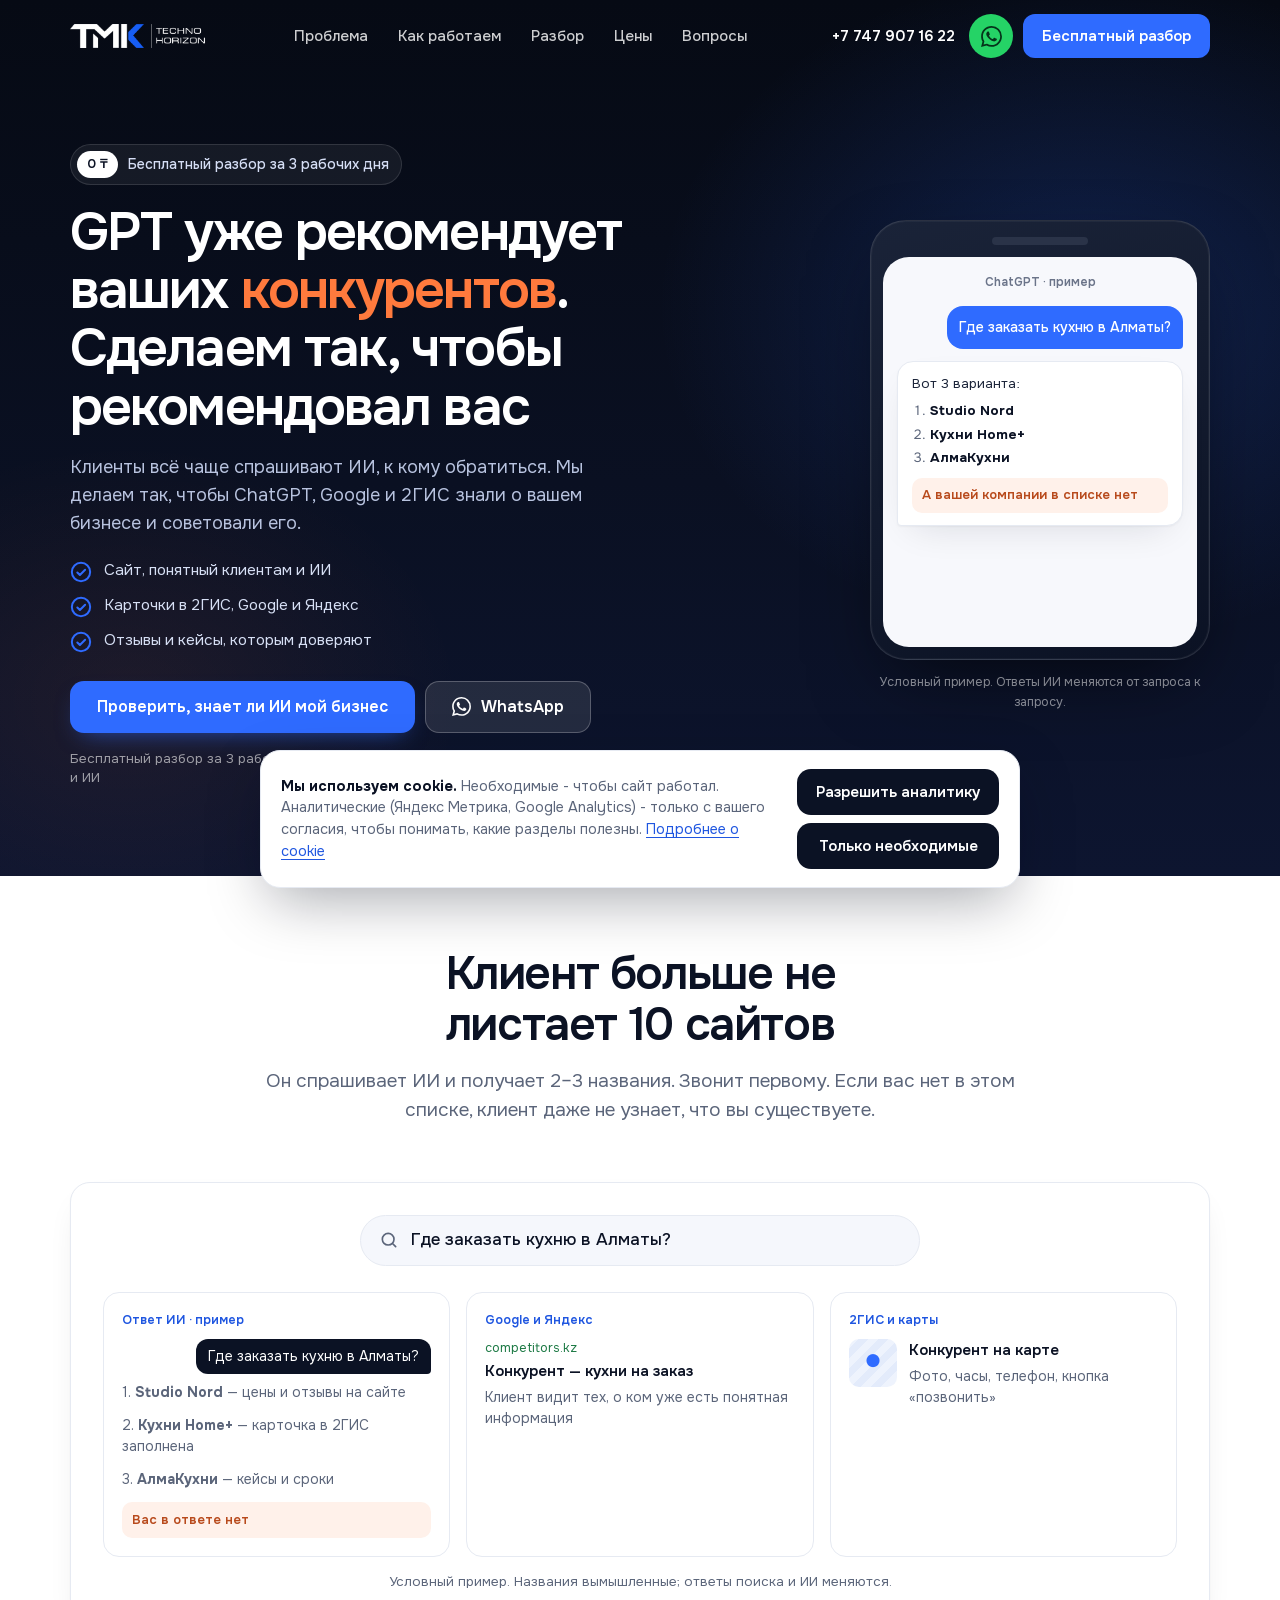
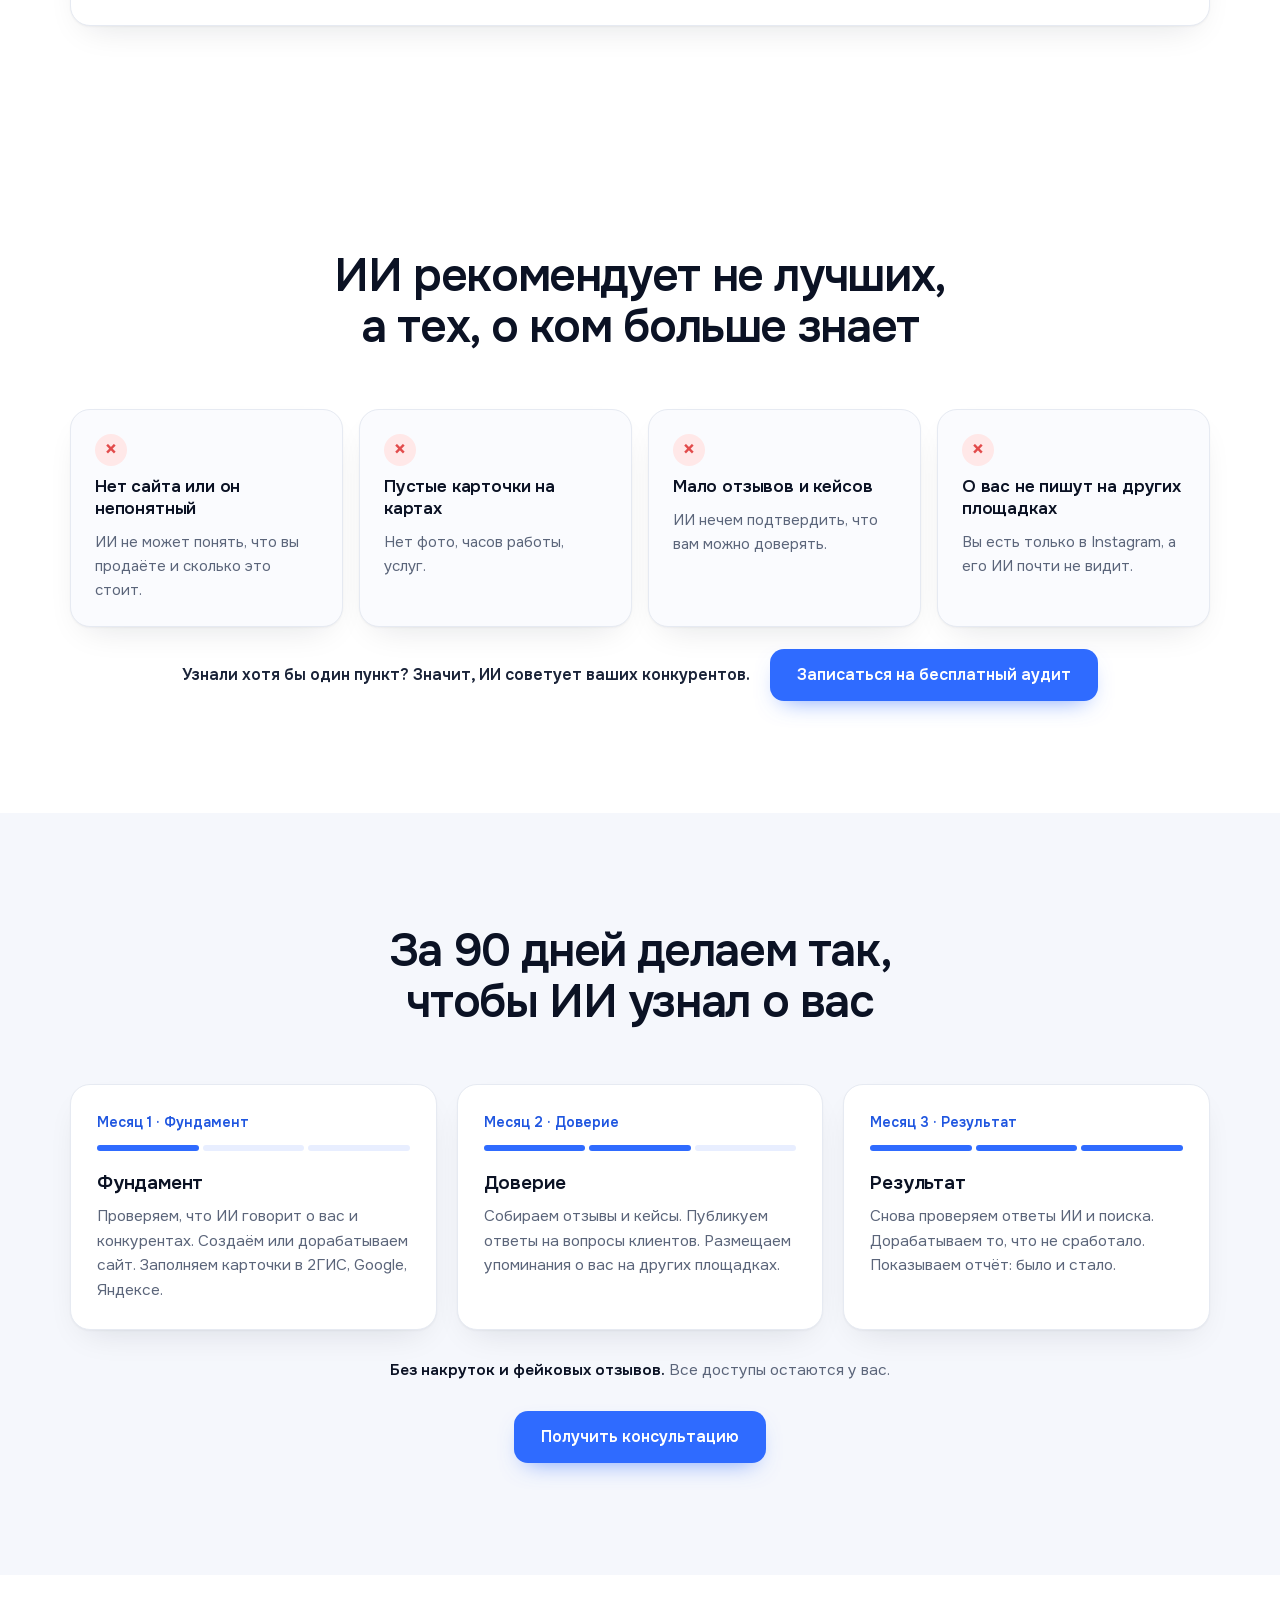
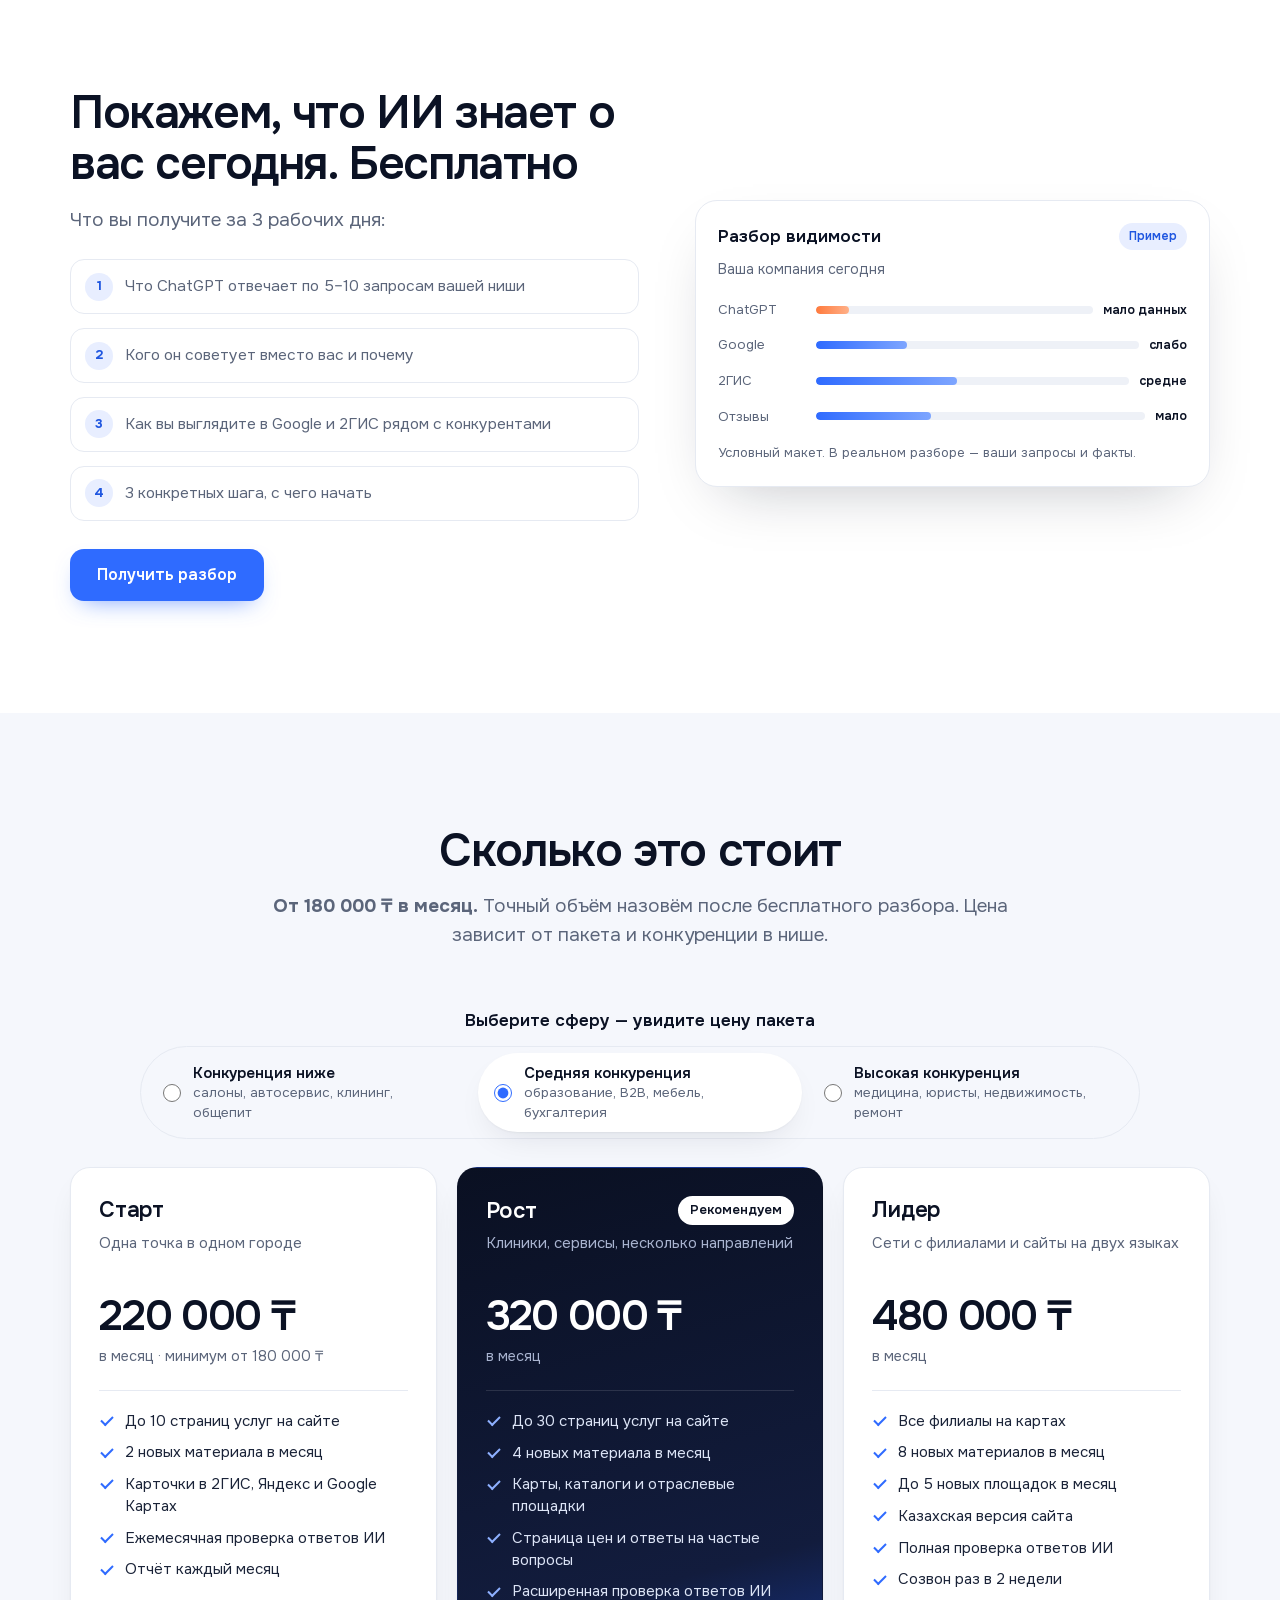
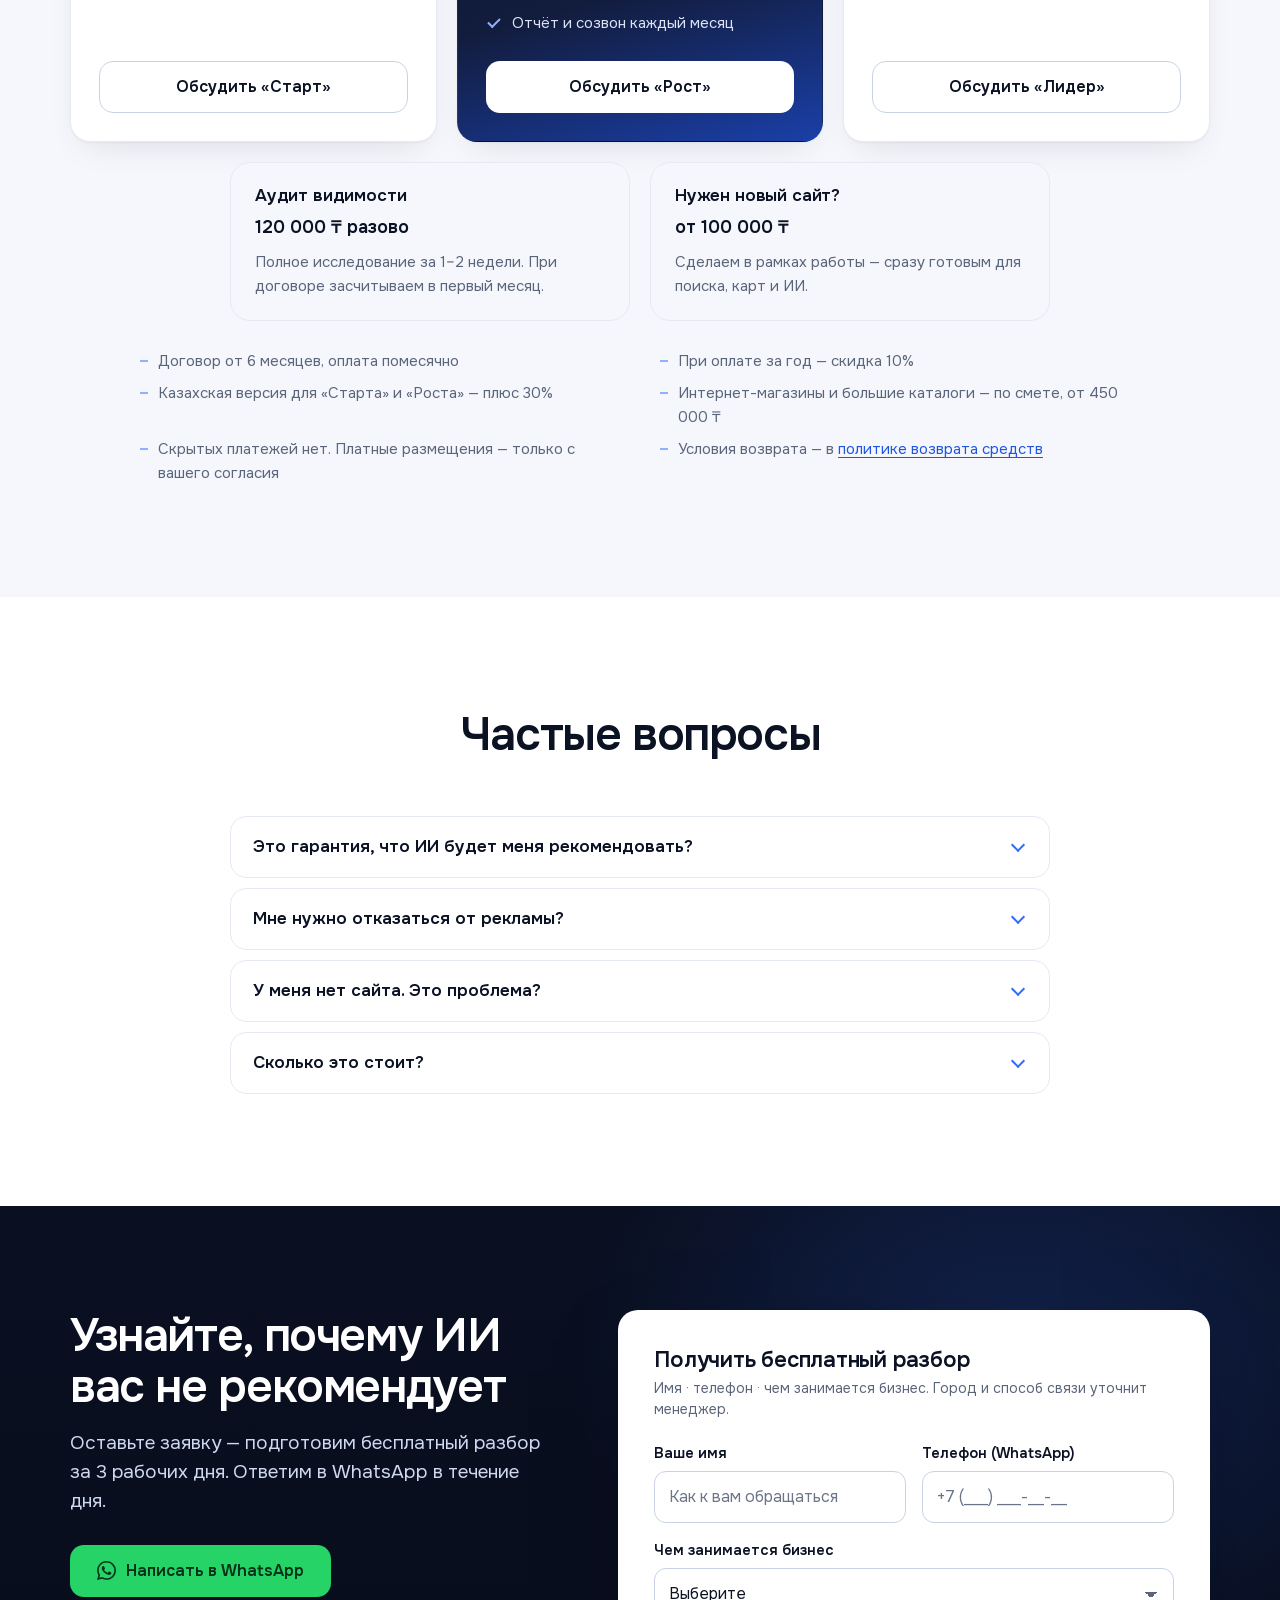
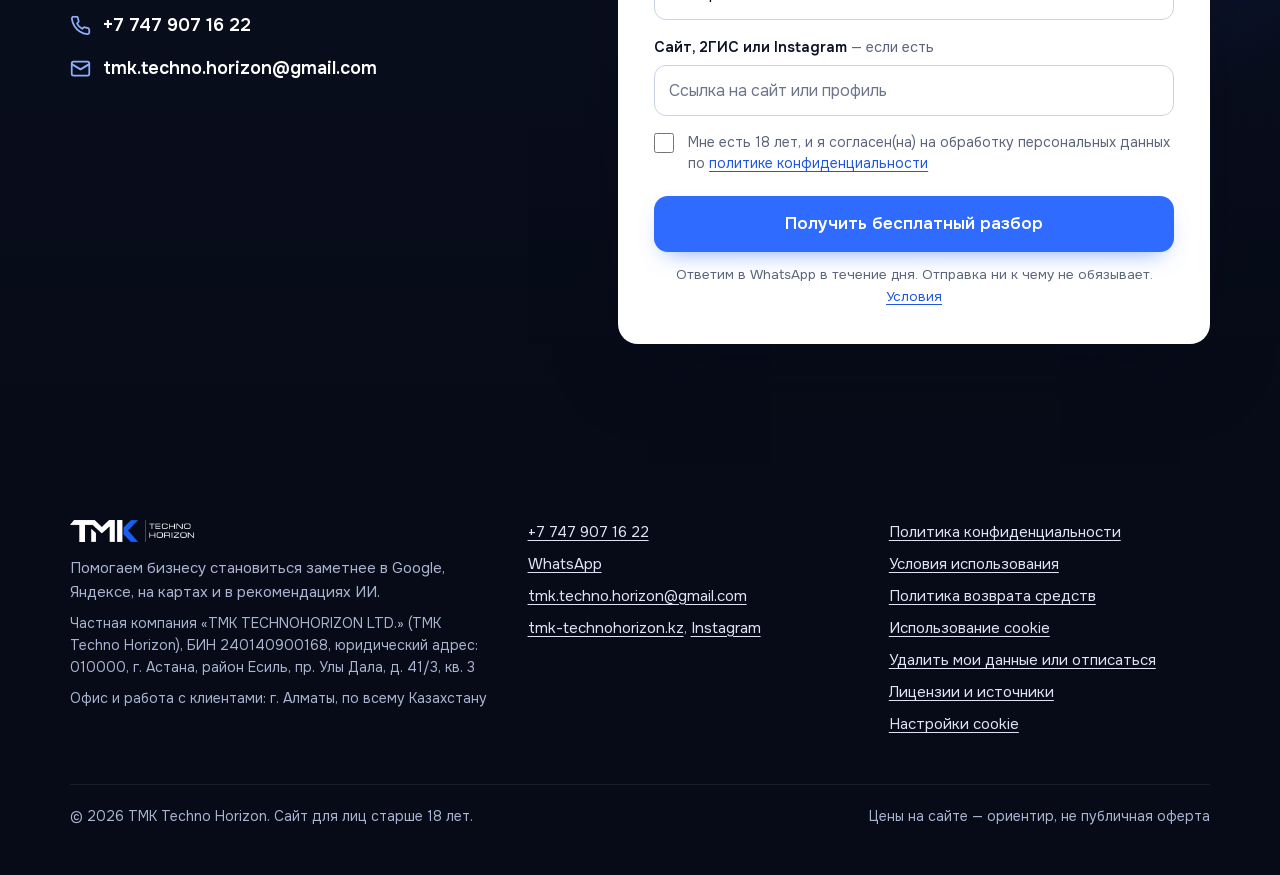
==== commit 7f76718a: "Привести тексты лендинга к формулировкам TMK ленд и ценам от 180 000 ₸." ====
--- a/index.html
+++ b/index.html
@@ -4,7 +4,7 @@
 <meta charset="utf-8">
 <meta name="viewport" content="width=device-width, initial-scale=1, viewport-fit=cover">
 <title>Продвижение бизнеса в Google, Яндексе, 2ГИС и нейросетях | TMK Techno Horizon</title>
-<meta name="description" content="Клиенты ищут услугу в Google, Яндексе, на картах и спрашивают ИИ. Помогаем бизнесу становиться заметнее и получать обращения. Бесплатный разбор за 3 рабочих дня. Цены от 180 000 ₸ в месяц.">
+<meta name="description" content="GPT уже рекомендует ваших конкурентов. Сделаем так, чтобы рекомендовал вас — в Google, Яндексе, на картах и в ответах ИИ. Бесплатный разбор за 3 рабочих дня. От 180 000 ₸ в месяц.">
 <link rel="canonical" href="https://ai.tmk-technohorizon.kz/">
 <meta name="robots" content="index, follow, max-image-preview:large">
 <meta name="theme-color" content="#040916">
@@ -30,9 +30,9 @@
 <link rel="apple-touch-icon" href="/assets/apple-touch-icon.png">
 <link rel="preload" href="/assets/fonts/onest-cyrillic.woff2" as="font" type="font/woff2" crossorigin>
 <link rel="stylesheet" href="/assets/fonts/fonts.css">
-<link rel="stylesheet" href="/assets/styles.css?v=15">
+<link rel="stylesheet" href="/assets/styles.css?v=16">
 <script src="/assets/analytics.js" defer></script>
-<script src="/assets/app.js?v=15" defer></script>
+<script src="/assets/app.js?v=16" defer></script>
 
 <script type="application/ld+json">
 {
@@ -80,11 +80,10 @@
       "@type": "FAQPage",
       "@id": "https://ai.tmk-technohorizon.kz/#faq",
       "mainEntity": [
-        { "@type": "Question", "name": "Это гарантия, что ИИ будет рекомендовать именно нас?", "acceptedAnswer": { "@type": "Answer", "text": "Нет. Ответы ИИ меняются от запроса к запросу, и гарантировать их не может никто. Мы делаем так, чтобы о вашем бизнесе было достаточно понятных и проверяемых сведений в поиске, на картах и на внешних площадках, и каждый месяц показываем, как меняется картина." } },
-        { "@type": "Question", "name": "Это заменит рекламу?", "acceptedAnswer": { "@type": "Answer", "text": "Нет. Реклама даёт заявки быстро, пока вы платите. Поиск, карты и ИИ — дополнительный канал рядом с рекламой; он может оставаться полезным, когда кампания на паузе. Эффект зависит от спроса, конкуренции и качества продвижения." } },
-        { "@type": "Question", "name": "Когда будут первые изменения?", "acceptedAnswer": { "@type": "Answer", "text": "За первые 90 дней создаём основу и измеряем первые изменения. Более устойчивую картину обычно ждут к шестому месяцу — это ориентир, а не гарантия. Поэтому договор от 6 месяцев." } },
-        { "@type": "Question", "name": "Сколько стоит?", "acceptedAnswer": { "@type": "Answer", "text": "От 180 000 ₸ в месяц. Точный объём и пакет называем после бесплатного разбора: цена зависит от конкуренции в нише и состава работ." } },
-        { "@type": "Question", "name": "Бесплатный разбор — в чём подвох?", "acceptedAnswer": { "@type": "Answer", "text": "Подвоха нет. Это способ показать, как вас видят клиенты сегодня. Отчёт остаётся у вас, даже если вы решите работать с кем-то другим или делать всё сами." } }
+        { "@type": "Question", "name": "Это гарантия, что ИИ будет меня рекомендовать?", "acceptedAnswer": { "@type": "Answer", "text": "Гарантировать ответы ИИ не может никто. Мы делаем так, чтобы у ИИ было что о вас рассказать, и показываем, как меняется картина." } },
+        { "@type": "Question", "name": "Мне нужно отказаться от рекламы?", "acceptedAnswer": { "@type": "Answer", "text": "Нет. Это источник клиентов, который работает рядом с рекламой и не останавливается, когда бюджет на паузе." } },
+        { "@type": "Question", "name": "У меня нет сайта. Это проблема?", "acceptedAnswer": { "@type": "Answer", "text": "Нет, сделаем его в рамках работы." } },
+        { "@type": "Question", "name": "Сколько это стоит?", "acceptedAnswer": { "@type": "Answer", "text": "От 180 000 ₸ в месяц. Точный объём назовём после бесплатного разбора." } }
       ]
     }
   ]
@@ -113,8 +112,8 @@
       <img class="logo-dark" src="/assets/logo-dark.png" alt="" width="139" height="24" aria-hidden="true">
     </a>
     <nav class="nav" aria-label="Разделы страницы">
-      <a href="#kak-nahodyat">Путь клиента</a>
-      <a href="#vygoda">Выгода</a>
+      <a href="#kak-nahodyat">Проблема</a>
+      <a href="#chto-delaem">Как работаем</a>
       <a href="#razbor">Разбор</a>
       <a href="#ceny">Цены</a>
       <a href="#voprosy">Вопросы</a>
@@ -134,34 +133,34 @@
   <div class="wrap hero-layout">
     <div class="hero-copy rise">
       <p class="hero-chip"><b>0 ₸</b>Бесплатный разбор за 3 рабочих дня</p>
-      <h1 id="hero-title" class="h1">Клиенты ищут вашу услугу в Google и спрашивают ИИ.<br> <span class="accent">Находят ли они ваш бизнес?</span></h1>
-      <p class="lead">Помогаем компаниям становиться заметнее в поиске, на картах и в рекомендациях ИИ, чтобы потенциальные покупатели могли находить вас и обращаться напрямую.</p>
+      <h1 id="hero-title" class="h1">GPT уже рекомендует ваших <span class="accent">конкурентов</span>. Сделаем так, чтобы рекомендовал вас</h1>
+      <p class="lead">Клиенты всё чаще спрашивают ИИ, к кому обратиться. Мы делаем так, чтобы ChatGPT, Google и 2ГИС знали о вашем бизнесе и советовали его.</p>
       <ul class="hero-checks">
-        <li><svg aria-hidden="true"><use href="#i-check"/></svg>Google и Яндекс — страницы под реальные запросы</li>
-        <li><svg aria-hidden="true"><use href="#i-check"/></svg>2ГИС и карты — полные карточки рядом с клиентом</li>
-        <li><svg aria-hidden="true"><use href="#i-check"/></svg>ChatGPT, Алиса, Gemini — понятные сведения о компании</li>
+        <li><svg aria-hidden="true"><use href="#i-check"/></svg>Сайт, понятный клиентам и ИИ</li>
+        <li><svg aria-hidden="true"><use href="#i-check"/></svg>Карточки в 2ГИС, Google и Яндекс</li>
+        <li><svg aria-hidden="true"><use href="#i-check"/></svg>Отзывы и кейсы, которым доверяют</li>
       </ul>
       <div class="hero-actions">
-        <a class="btn btn-main" href="#zayavka" data-cta="hero">Проверить видимость моего бизнеса</a>
-        <a class="btn btn-glass" href="https://wa.me/77479071622?text=%D0%97%D0%B4%D1%80%D0%B0%D0%B2%D1%81%D1%82%D0%B2%D1%83%D0%B9%D1%82%D0%B5!%20%D0%A5%D0%BE%D1%87%D1%83%20%D0%B1%D0%B5%D1%81%D0%BF%D0%BB%D0%B0%D1%82%D0%BD%D1%8B%D0%B9%20%D1%80%D0%B0%D0%B7%D0%B1%D0%BE%D1%80%3A%20%D0%BD%D0%B0%D1%85%D0%BE%D0%B4%D1%8F%D1%82%20%D0%BB%D0%B8%20%D0%BC%D0%BE%D0%B9%20%D0%B1%D0%B8%D0%B7%D0%BD%D0%B5%D1%81%20%D0%B2%20%D0%BF%D0%BE%D0%B8%D1%81%D0%BA%D0%B5%2C%20%D0%BD%D0%B0%20%D0%BA%D0%B0%D1%80%D1%82%D0%B0%D1%85%20%D0%B8%20%D0%B2%20%D0%BE%D1%82%D0%B2%D0%B5%D1%82%D0%B0%D1%85%20%D0%98%D0%98." target="_blank" rel="noopener" data-loc="hero"><svg aria-hidden="true"><use href="#i-wa"/></svg>WhatsApp</a>
-      </div>
-      <p class="hero-note">Клиенты могут находить вас и когда реклама на паузе. Эффект зависит от спроса, конкуренции и качества продвижения.</p>
-    </div>
-
-    <div class="phone-wrap rise" role="img" aria-label="Условный пример ответа ИИ на запрос клиента. Это иллюстрация, не реальный результат">
+        <a class="btn btn-main" href="#zayavka" data-cta="hero">Проверить, знает ли ИИ мой бизнес</a>
+        <a class="btn btn-glass" href="https://wa.me/77479071622?text=%D0%97%D0%B4%D1%80%D0%B0%D0%B2%D1%81%D1%82%D0%B2%D1%83%D0%B9%D1%82%D0%B5!%20%D0%A5%D0%BE%D1%87%D1%83%20%D0%B1%D0%B5%D1%81%D0%BF%D0%BB%D0%B0%D1%82%D0%BD%D1%8B%D0%B9%20%D1%80%D0%B0%D0%B7%D0%B1%D0%BE%D1%80." target="_blank" rel="noopener" data-loc="hero"><svg aria-hidden="true"><use href="#i-wa"/></svg>WhatsApp</a>
+      </div>
+      <p class="hero-note">Бесплатный разбор за 3 рабочих дня · Google, Яндекс, карты и ИИ</p>
+    </div>
+
+    <div class="phone-wrap rise" role="img" aria-label="Условный пример ответа ИИ. Это иллюстрация, не реальный результат">
       <div class="phone" aria-hidden="true">
         <div class="phone-notch"></div>
         <div class="phone-screen">
-          <p class="phone-app">ИИ-помощник · пример</p>
+          <p class="phone-app">ChatGPT · пример</p>
           <div class="chat-user">Где заказать кухню в Алматы?</div>
           <div class="chat-ai">
-            <p>Могу предложить несколько вариантов:</p>
+            <p>Вот 3 варианта:</p>
             <ol>
-              <li><b>Studio Nord</b> — отзывы, цены на сайте</li>
-              <li><b>Кухни Home+</b> — карты и 2ГИС заполнены</li>
-              <li><b>АлмаКухни</b> — кейсы и сроки</li>
+              <li><b>Studio Nord</b></li>
+              <li><b>Кухни Home+</b></li>
+              <li><b>АлмаКухни</b></li>
             </ol>
-            <p class="chat-miss">А вашей компании в списке нет?</p>
+            <p class="chat-miss">А вашей компании в списке нет</p>
           </div>
         </div>
       </div>
@@ -170,163 +169,135 @@
   </div>
 </section>
 
-<!-- 2. Путь клиента -->
+<!-- 2. Проблема -->
 <section class="section section-first" id="kak-nahodyat" aria-labelledby="path-title">
   <div class="wrap">
     <div class="section-head center">
-      <p class="eyebrow">Пример пути</p>
-      <h2 id="path-title" class="h2">От поиска до заявки: как клиент выбирает компанию</h2>
-      <p class="lead">Конкретный пример. Если вас нет в вариантах на втором шаге, до сравнения и звонка дело часто не доходит.</p>
+      <h2 id="path-title" class="h2">Клиент больше не листает 10 сайтов</h2>
+      <p class="lead">Он спрашивает ИИ и получает 2–3 названия. Звонит первому. Если вас нет в этом списке, клиент даже не узнает, что вы существуете.</p>
     </div>
     <div class="card journey">
       <div class="query" aria-hidden="true"><svg><use href="#i-search"/></svg>Где заказать кухню в Алматы?</div>
-      <ol class="path">
-        <li>
-          <h3 class="h3">Появляется задача</h3>
-          <p>Нужна кухня, стоматолог, бухгалтер. Клиент ещё не знает, к кому идти.</p>
-        </li>
-        <li class="is-key">
-          <h3 class="h3">Спрашивает</h3>
-          <p>Ищет в Google и Яндексе, открывает 2ГИС или просит совета у ИИ — и получает короткий список вариантов.</p>
-          <div class="where"><span>Google</span><span>Яндекс</span><span>2ГИС</span><span>ChatGPT</span><span>Алиса</span></div>
-        </li>
-        <li>
-          <h3 class="h3">Сравнивает</h3>
-          <p>Смотрит сайт, цены, отзывы, адрес и режим работы. Выбирает тех, о ком больше понятной и свежей информации.</p>
-        </li>
-        <li>
-          <h3 class="h3">Оставляет заявку</h3>
-          <p>Звонит, пишет в WhatsApp или заполняет форму у той компании, которую выбрал.</p>
-        </li>
-      </ol>
-
-      <div class="found" role="img" aria-label="Условный пример: компания появляется в поиске, в 2ГИС и в ответе ИИ. Это иллюстрация, а не реальный результат">
+      <div class="found" role="img" aria-label="Условный пример ответа ИИ с тремя компаниями">
         <div class="f-card" aria-hidden="true">
-          <p class="f-src">Поиск Google и Яндекса</p>
-          <p class="f-url">vasha-kuhnya.kz</p>
-          <p class="f-title"><span class="f-you">Ваша мастерская</span> — кухни на заказ в Алматы</p>
-          <p>Цены, сроки и примеры работ на сайте</p>
+          <p class="f-src">Ответ ИИ · пример</p>
+          <p class="f-ask">Где заказать кухню в Алматы?</p>
+          <p>1. <b>Studio Nord</b> — цены и отзывы на сайте</p>
+          <p>2. <b>Кухни Home+</b> — карточка в 2ГИС заполнена</p>
+          <p>3. <b>АлмаКухни</b> — кейсы и сроки</p>
+          <p class="chat-miss" style="margin-top:12px">Вас в ответе нет</p>
+        </div>
+        <div class="f-card" aria-hidden="true">
+          <p class="f-src">Google и Яндекс</p>
+          <p class="f-url">competitors.kz</p>
+          <p class="f-title">Конкурент — кухни на заказ</p>
+          <p>Клиент видит тех, о ком уже есть понятная информация</p>
         </div>
         <div class="f-card" aria-hidden="true">
           <p class="f-src">2ГИС и карты</p>
           <div class="f-map">
             <div class="f-pin"></div>
             <div>
-              <p class="f-title"><span class="f-you">Ваша мастерская</span></p>
-              <p>Кухни на заказ, фото, цены и режим работы</p>
-              <div class="f-chips"><span class="f-chip">Позвонить</span><span class="f-chip">Маршрут</span><span class="f-chip">Сайт</span></div>
+              <p class="f-title">Конкурент на карте</p>
+              <p>Фото, часы, телефон, кнопка «позвонить»</p>
             </div>
           </div>
         </div>
-        <div class="f-card" aria-hidden="true">
-          <p class="f-src">ИИ-помощник</p>
-          <p class="f-ask">Где заказать кухню в Алматы?</p>
-          <p>Можно обратиться в <span class="f-you">«Вашу мастерскую»</span>: на сайте есть цены, сроки и примеры работ.</p>
-        </div>
-      </div>
-      <p class="found-note">Условный пример для ниши кухонь. Названия вымышленные; ответы поиска и ИИ меняются от запроса к запросу.</p>
-
-      <div class="path-warning">
-        <strong>Где теряются заявки</strong>
-        <span>Компании нет в коротком списке — на картах, в поиске или в ответе ИИ. Тогда до сравнения и звонка клиент часто просто не доходит.</span>
-      </div>
-    </div>
-  </div>
-</section>
-
-<!-- 3. Почему могут не находить -->
+      </div>
+      <p class="found-note">Условный пример. Названия вымышленные; ответы поиска и ИИ меняются.</p>
+    </div>
+  </div>
+</section>
+
+<!-- 3. Почему не вас -->
 <section class="section" id="pochemu" aria-labelledby="problems-title">
   <div class="wrap">
     <div class="section-head center">
-      <h2 id="problems-title" class="h2">Почему клиентам и ИИ может быть сложно найти и оценить ваш бизнес</h2>
-      <p class="lead">Возможные причины — не «доказанный алгоритм», а то, что чаще всего мешает выбору.</p>
+      <h2 id="problems-title" class="h2">ИИ рекомендует не лучших, а тех, о ком больше знает</h2>
     </div>
     <div class="problems">
       <div class="card problem">
         <span class="problem-x" aria-hidden="true">×</span>
-        <h3 class="h3">Неясный сайт</h3>
-        <p>Сложно понять, что вы продаёте, сколько это стоит и как оставить заявку.</p>
+        <h3 class="h3">Нет сайта или он непонятный</h3>
+        <p>ИИ не может понять, что вы продаёте и сколько это стоит.</p>
       </div>
       <div class="card problem">
         <span class="problem-x" aria-hidden="true">×</span>
-        <h3 class="h3">Неполные карточки на картах</h3>
-        <p>Мало фото, нет часов работы, услуг и актуального телефона в 2ГИС, Яндекс и Google Картах.</p>
+        <h3 class="h3">Пустые карточки на картах</h3>
+        <p>Нет фото, часов работы, услуг.</p>
       </div>
       <div class="card problem">
         <span class="problem-x" aria-hidden="true">×</span>
-        <h3 class="h3">Мало достоверных отзывов и кейсов</h3>
-        <p>Клиенту и ИИ нечем подтвердить, что вам можно доверять.</p>
+        <h3 class="h3">Мало отзывов и кейсов</h3>
+        <p>ИИ нечем подтвердить, что вам можно доверять.</p>
       </div>
       <div class="card problem">
         <span class="problem-x" aria-hidden="true">×</span>
-        <h3 class="h3">Слабая представленность снаружи</h3>
-        <p>О вас почти нет упоминаний на внешних площадках — только соцсети, которые поиск и ИИ видят хуже.</p>
+        <h3 class="h3">О вас не пишут на других площадках</h3>
+        <p>Вы есть только в Instagram, а его ИИ почти не видит.</p>
       </div>
     </div>
     <div class="problems-cta">
-      <p>Узнали хотя бы один пункт? Стоит проверить, как вас видят сегодня.</p>
-      <a class="btn btn-main" href="#zayavka" data-cta="problems">Проверить видимость бесплатно</a>
-    </div>
-  </div>
-</section>
-
-<!-- 4. Коммерческая выгода -->
-<section class="section section-tint" id="vygoda" aria-labelledby="benefits-title">
+      <p>Узнали хотя бы один пункт? Значит, ИИ советует ваших конкурентов.</p>
+      <a class="btn btn-main" href="#zayavka" data-cta="problems">Записаться на бесплатный аудит</a>
+    </div>
+  </div>
+</section>
+
+<!-- 4. 90 дней -->
+<section class="section section-tint" id="chto-delaem" aria-labelledby="plan-title">
   <div class="wrap">
     <div class="section-head center">
-      <h2 id="benefits-title" class="h2">Что это даёт бизнесу</h2>
-      <p class="lead">Заметность там, где ищут услугу — без обещания полностью отказаться от рекламы.</p>
-    </div>
-    <div class="benefit-grid">
-      <div class="card benefit">
-        <span class="ico"><svg aria-hidden="true"><use href="#i-search"/></svg></span>
-        <div>
-          <h3 class="h3">Заметность в точке выбора</h3>
-          <p>Вас видно в Google, Яндексе, на картах и в ответах ИИ — там, где клиент уже ищет услугу.</p>
-        </div>
-      </div>
-      <div class="card benefit">
-        <span class="ico"><svg aria-hidden="true"><use href="#i-phone"/></svg></span>
-        <div>
-          <h3 class="h3">Дополнительные обращения</h3>
-          <p>Звонки, WhatsApp и заявки с сайта от людей, которые сами ищут вашу услугу.</p>
-        </div>
-      </div>
-      <div class="card benefit">
-        <span class="ico"><svg aria-hidden="true"><use href="#i-chart"/></svg></span>
-        <div>
-          <h3 class="h3">Устойчивее между кампаниями</h3>
-          <p>Поиск, карты и ИИ работают рядом с рекламой и могут оставаться точками контакта, когда бюджет на паузе.</p>
-        </div>
-      </div>
-    </div>
-    <p class="benefit-disclaimer">Эффект зависит от спроса, конкуренции и качества продвижения. Это не гарантия заявок и не замена рекламы.</p>
+      <h2 id="plan-title" class="h2">За 90 дней делаем так, чтобы ИИ узнал о вас</h2>
+    </div>
+    <ol class="timeline">
+      <li class="card">
+        <p class="month">Месяц 1 · Фундамент</p>
+        <div class="progress" aria-hidden="true"><i class="on"></i><i></i><i></i></div>
+        <h3 class="h3">Фундамент</h3>
+        <p>Проверяем, что ИИ говорит о вас и конкурентах. Создаём или дорабатываем сайт. Заполняем карточки в 2ГИС, Google, Яндексе.</p>
+      </li>
+      <li class="card">
+        <p class="month">Месяц 2 · Доверие</p>
+        <div class="progress" aria-hidden="true"><i class="on"></i><i class="on"></i><i></i></div>
+        <h3 class="h3">Доверие</h3>
+        <p>Собираем отзывы и кейсы. Публикуем ответы на вопросы клиентов. Размещаем упоминания о вас на других площадках.</p>
+      </li>
+      <li class="card">
+        <p class="month">Месяц 3 · Результат</p>
+        <div class="progress" aria-hidden="true"><i class="on"></i><i class="on"></i><i class="on"></i></div>
+        <h3 class="h3">Результат</h3>
+        <p>Снова проверяем ответы ИИ и поиска. Дорабатываем то, что не сработало. Показываем отчёт: было и стало.</p>
+      </li>
+    </ol>
+    <p class="timing-note"><b>Без накруток и фейковых отзывов.</b> Все доступы остаются у вас.</p>
+    <div class="problems-cta" style="margin-top:28px">
+      <a class="btn btn-main" href="#zayavka" data-cta="plan">Получить консультацию</a>
+    </div>
   </div>
 </section>
 
 <!-- 5. Бесплатный разбор -->
-<section class="section section-tint" id="razbor" aria-labelledby="offer-title">
+<section class="section" id="razbor" aria-labelledby="offer-title">
   <div class="wrap offer-split">
     <div>
-      <p class="eyebrow">Главный первый шаг</p>
-      <h2 id="offer-title" class="h2">Покажем, как вас видят сегодня. Бесплатно</h2>
-      <p class="lead">Проверка видимости по 5–10 запросам вашей ниши в поиске, на картах и в ответах ИИ — без обязательств.</p>
+      <h2 id="offer-title" class="h2">Покажем, что ИИ знает о вас сегодня. Бесплатно</h2>
+      <p class="lead">Что вы получите за 3 рабочих дня:</p>
       <ol class="offer-steps">
-        <li><b>Поиск</b> — видно ли вас в Google и Яндексе по запросам ниши</li>
-        <li><b>Карты</b> — как заполнены карточки в 2ГИС, Яндекс и Google рядом с конкурентами</li>
-        <li><b>ИИ</b> — какие компании встречаются в ответах ChatGPT, Алисы и Gemini</li>
-        <li><b>3 шага</b> — приоритетные действия на ближайшие 90 дней</li>
+        <li>Что ChatGPT отвечает по 5–10 запросам вашей ниши</li>
+        <li>Кого он советует вместо вас и почему</li>
+        <li>Как вы выглядите в Google и 2ГИС рядом с конкурентами</li>
+        <li>3 конкретных шага, с чего начать</li>
       </ol>
-      <a class="btn btn-main" href="#zayavka" data-cta="razbor">Получить бесплатный разбор</a>
-      <p class="offer-keep">Отчёт остаётся у вас — даже если дальше работать не будете</p>
-    </div>
-    <div class="report-mock" role="img" aria-label="Макет отчёта о видимости. Цифры условные">
+      <a class="btn btn-main" href="#zayavka" data-cta="razbor">Получить разбор</a>
+    </div>
+    <div class="report-mock" role="img" aria-label="Макет отчёта. Цифры условные">
       <div class="report-top"><span>Разбор видимости</span><span class="report-tag">Пример</span></div>
-      <p class="report-co">Ваша компания</p>
+      <p class="report-co">Ваша компания сегодня</p>
       <div class="report-bars" aria-hidden="true">
-        <div><span>Поиск</span><i style="--w:28%"></i><b>слабо</b></div>
-        <div><span>Карты</span><i style="--w:45%"></i><b>средне</b></div>
-        <div><span>Ответы ИИ</span><i class="warn" style="--w:12%"></i><b>мало данных</b></div>
+        <div><span>ChatGPT</span><i class="warn" style="--w:12%"></i><b>мало данных</b></div>
+        <div><span>Google</span><i style="--w:28%"></i><b>слабо</b></div>
+        <div><span>2ГИС</span><i style="--w:45%"></i><b>средне</b></div>
         <div><span>Отзывы</span><i style="--w:35%"></i><b>мало</b></div>
       </div>
       <p class="report-note">Условный макет. В реальном разборе — ваши запросы и факты.</p>
@@ -334,56 +305,19 @@
   </div>
 </section>
 
-<!-- 6. 90 дней -->
-<section class="section section-tint" id="chto-delaem" aria-labelledby="plan-title">
+<!-- 6. Цены -->
+<section class="section section-tint" id="ceny" aria-labelledby="price-title">
   <div class="wrap">
     <div class="section-head center">
-      <h2 id="plan-title" class="h2">За первые 90 дней создаём основу и измеряем первые изменения</h2>
-      <p class="lead">Это этап работ и замеров, а не гарантия появления в рекомендациях ИИ.</p>
-    </div>
-    <ol class="timeline">
-      <li class="card">
-        <p class="month">Этап 1</p>
-        <div class="progress" aria-hidden="true"><i class="on"></i><i></i><i></i></div>
-        <h3 class="h3">Анализ и основа</h3>
-        <p>Фиксируем точку отсчёта: поиск, карты, ответы ИИ. Подключаем аналитику, правим сайт и заполняем карточки.</p>
-      </li>
-      <li class="card">
-        <p class="month">Этап 2</p>
-        <div class="progress" aria-hidden="true"><i class="on"></i><i class="on"></i><i></i></div>
-        <h3 class="h3">Сайт, контент, отзывы, упоминания</h3>
-        <p>Страницы под запросы клиентов, ответы на частые вопросы, реальные отзывы и выход на внешние площадки.</p>
-      </li>
-      <li class="card">
-        <p class="month">Этап 3</p>
-        <div class="progress" aria-hidden="true"><i class="on"></i><i class="on"></i><i class="on"></i></div>
-        <h3 class="h3">Замер и план дальше</h3>
-        <p>Сравниваем с точкой отсчёта: поиск, карты, ответы ИИ, обращения. Показываем изменения и план на следующие месяцы.</p>
-      </li>
-    </ol>
-    <div class="channels-row">
-      <div class="channel-pill"><b>Поиск</b><span>Google и Яндекс</span></div>
-      <div class="channel-pill"><b>Карты</b><span>2ГИС, Яндекс, Google</span></div>
-      <div class="channel-pill"><b>ИИ</b><span>ChatGPT, Алиса, Gemini</span></div>
-      <div class="channel-pill"><b>Отзывы</b><span>без накруток</span></div>
-    </div>
-    <p class="timing-note"><b>Ориентир, а не гарантия.</b> Карточки и правки сайта — в первые 1–2 месяца. Заметные сдвиги чаще ждут через 2–4 месяца, более устойчивую картину — к шестому. Сроки зависят от ниши и конкурентов.</p>
-  </div>
-</section>
-
-<!-- 7. Цены -->
-<section class="section" id="ceny" aria-labelledby="price-title">
-  <div class="wrap">
-    <div class="section-head center">
-      <h2 id="price-title" class="h2">Понятные цены от 180 000 ₸ в месяц</h2>
-      <p class="lead">Цена зависит от пакета и конкуренции в вашей сфере. Точную сумму фиксируем в договоре после бесплатного разбора.</p>
+      <h2 id="price-title" class="h2">Сколько это стоит</h2>
+      <p class="lead"><b>От 180 000 ₸ в месяц.</b> Точный объём назовём после бесплатного разбора. Цена зависит от пакета и конкуренции в нише.</p>
     </div>
 
     <fieldset class="niche-switch">
-      <legend>Выберите вашу сферу, чтобы увидеть цены</legend>
+      <legend>Выберите сферу — увидите цену пакета</legend>
       <div class="niche-options">
         <label><input type="radio" name="niche" value="c"><b>Конкуренция ниже</b><span>салоны, автосервис, клининг, общепит</span></label>
-        <label><input type="radio" name="niche" value="b" checked><b>Средняя конкуренция</b><span>образование, B2B-услуги, мебель, бухгалтерия</span></label>
+        <label><input type="radio" name="niche" value="b" checked><b>Средняя конкуренция</b><span>образование, B2B, мебель, бухгалтерия</span></label>
         <label><input type="radio" name="niche" value="a"><b>Высокая конкуренция</b><span>медицина, юристы, недвижимость, ремонт</span></label>
       </div>
     </fieldset>
@@ -393,7 +327,7 @@
         <div class="plan-top"><h3 class="h3">Старт</h3></div>
         <p class="plan-for">Одна точка в одном городе</p>
         <p class="plan-price" data-price data-a="260000" data-b="220000" data-c="180000">220 000 ₸</p>
-        <p class="plan-period">в месяц</p>
+        <p class="plan-period">в месяц · минимум от 180 000 ₸</p>
         <ul>
           <li>До 10 страниц услуг на сайте</li>
           <li>2 новых материала в месяц</li>
@@ -444,7 +378,7 @@
       <div class="extra">
         <h3 class="h3">Нужен новый сайт?</h3>
         <p class="extra-price">от 100 000 ₸</p>
-        <p>Сделаем сайт сразу готовым для поиска, карт и ИИ.</p>
+        <p>Сделаем в рамках работы — сразу готовым для поиска, карт и ИИ.</p>
       </div>
     </div>
 
@@ -459,43 +393,37 @@
   </div>
 </section>
 
-<!-- 8. FAQ -->
-<section class="section section-tint" id="voprosy" aria-labelledby="faq-title">
+<!-- 7. FAQ -->
+<section class="section" id="voprosy" aria-labelledby="faq-title">
   <div class="wrap">
     <div class="section-head center">
       <h2 id="faq-title" class="h2">Частые вопросы</h2>
     </div>
     <div class="faq-list">
-      <details><summary>Это гарантия, что ИИ будет рекомендовать именно нас?</summary><div class="answer"><p>Нет. Ответы ИИ меняются от запроса к запросу, и гарантировать их не может никто. Мы делаем так, чтобы о бизнесе было достаточно понятных сведений в поиске, на картах и на внешних площадках, и каждый месяц показываем, как меняется картина.</p></div></details>
-      <details><summary>Это заменит рекламу?</summary><div class="answer"><p>Нет. Реклама даёт заявки быстро, пока вы платите. Поиск, карты и ИИ — дополнительный канал рядом с рекламой; он может оставаться полезным, когда кампания на паузе. Эффект зависит от спроса, конкуренции и качества продвижения.</p></div></details>
-      <details><summary>Когда будут первые изменения?</summary><div class="answer"><p>За первые 90 дней создаём основу и измеряем первые изменения. Более устойчивую картину обычно ждут к шестому месяцу — это ориентир, а не гарантия. Поэтому договор от 6 месяцев.</p></div></details>
-      <details><summary>Сколько стоит?</summary><div class="answer"><p>От 180 000 ₸ в месяц. Точный объём и пакет называем после бесплатного разбора: цена зависит от конкуренции в нише и состава работ.</p></div></details>
-      <details><summary>Бесплатный разбор — в чём подвох?</summary><div class="answer"><p>Подвоха нет. Это способ показать, как вас видят клиенты сегодня. Отчёт остаётся у вас, даже если дальше работать не будете.</p></div></details>
-    </div>
-    <div class="trust trust-compact">
-      <p><b>Без накруток.</b> Доступы остаются у вас. Отчёт каждый месяц простыми словами. Среди проектов TMK Techno Horizon: Narxoz Business School, BS Holding, Extra Space.</p>
-      <a class="trust-link" href="https://tmk-technohorizon.kz/" target="_blank" rel="noopener">Все проекты на сайте TMK Techno Horizon</a>
-    </div>
-  </div>
-</section>
-
-<!-- 9. Финальная заявка -->
+      <details><summary>Это гарантия, что ИИ будет меня рекомендовать?</summary><div class="answer"><p>Гарантировать ответы ИИ не может никто. Мы делаем так, чтобы у ИИ было что о вас рассказать, и показываем, как меняется картина.</p></div></details>
+      <details><summary>Мне нужно отказаться от рекламы?</summary><div class="answer"><p>Нет. Это источник клиентов, который работает рядом с рекламой и не останавливается, когда бюджет на паузе.</p></div></details>
+      <details><summary>У меня нет сайта. Это проблема?</summary><div class="answer"><p>Нет, сделаем его в рамках работы.</p></div></details>
+      <details><summary>Сколько это стоит?</summary><div class="answer"><p>От 180 000 ₸ в месяц. Точный объём назовём после бесплатного разбора.</p></div></details>
+    </div>
+  </div>
+</section>
+
+<!-- 8. Заявка -->
 <section class="section lead-section on-dark" id="zayavka" aria-labelledby="form-title">
   <div class="wrap lead-grid">
     <div>
-      <h2 id="form-title" class="h2">Проверьте, находят ли ваш бизнес</h2>
-      <p class="lead">Оставьте заявку — за 3 рабочих дня подготовим бесплатный разбор по поиску, картам и ИИ и 3 приоритетных шага.</p>
+      <h2 id="form-title" class="h2">Узнайте, почему ИИ вас не рекомендует</h2>
+      <p class="lead">Оставьте заявку — подготовим бесплатный разбор за 3 рабочих дня. Ответим в WhatsApp в течение дня.</p>
       <div class="lead-contacts">
-        <p class="small" style="margin:0">Не любите формы? Напишите или позвоните:</p>
-        <a class="btn btn-wa" href="https://wa.me/77479071622?text=%D0%97%D0%B4%D1%80%D0%B0%D0%B2%D1%81%D1%82%D0%B2%D1%83%D0%B9%D1%82%D0%B5!%20%D0%A5%D0%BE%D1%87%D1%83%20%D0%B1%D0%B5%D1%81%D0%BF%D0%BB%D0%B0%D1%82%D0%BD%D1%8B%D0%B9%20%D1%80%D0%B0%D0%B7%D0%B1%D0%BE%D1%80%3A%20%D0%BD%D0%B0%D1%85%D0%BE%D0%B4%D1%8F%D1%82%20%D0%BB%D0%B8%20%D0%BC%D0%BE%D0%B9%20%D0%B1%D0%B8%D0%B7%D0%BD%D0%B5%D1%81%20%D0%B2%20%D0%BF%D0%BE%D0%B8%D1%81%D0%BA%D0%B5%2C%20%D0%BD%D0%B0%20%D0%BA%D0%B0%D1%80%D1%82%D0%B0%D1%85%20%D0%B8%20%D0%B2%20%D0%BE%D1%82%D0%B2%D0%B5%D1%82%D0%B0%D1%85%20%D0%98%D0%98." target="_blank" rel="noopener" data-loc="form"><svg aria-hidden="true"><use href="#i-wa"/></svg>Написать в WhatsApp</a>
+        <a class="btn btn-wa" href="https://wa.me/77479071622?text=%D0%97%D0%B4%D1%80%D0%B0%D0%B2%D1%81%D1%82%D0%B2%D1%83%D0%B9%D1%82%D0%B5!%20%D0%A5%D0%BE%D1%87%D1%83%20%D0%B1%D0%B5%D1%81%D0%BF%D0%BB%D0%B0%D1%82%D0%BD%D1%8B%D0%B9%20%D1%80%D0%B0%D0%B7%D0%B1%D0%BE%D1%80." target="_blank" rel="noopener" data-loc="form"><svg aria-hidden="true"><use href="#i-wa"/></svg>Написать в WhatsApp</a>
         <a class="contact-line" href="tel:+77479071622" data-loc="form"><svg aria-hidden="true"><use href="#i-phone"/></svg>+7 747 907 16 22</a>
         <a class="contact-line" href="mailto:tmk.techno.horizon@gmail.com" data-loc="form"><svg aria-hidden="true"><use href="#i-mail"/></svg>tmk.techno.horizon@gmail.com</a>
       </div>
     </div>
 
     <div class="form-card">
-      <h3 class="h3">Заявка на бесплатный разбор</h3>
-      <p class="small">Заполнение займёт меньше минуты</p>
+      <h3 class="h3">Получить бесплатный разбор</h3>
+      <p class="small">Имя · телефон · чем занимается бизнес. Город и способ связи уточнит менеджер.</p>
       <form id="lead-form" action="/api/lead" method="post" novalidate>
         <div class="form-grid">
           <div class="field" data-field="name">
@@ -504,12 +432,12 @@
             <p class="error-text" id="e-name">Напишите, как к вам обращаться</p>
           </div>
           <div class="field" data-field="phone">
-            <label for="f-phone">Телефон</label>
+            <label for="f-phone">Телефон (WhatsApp)</label>
             <input id="f-phone" name="phone" type="tel" autocomplete="tel" inputmode="tel" maxlength="18" required placeholder="+7 (___) ___-__-__">
             <p class="error-text" id="e-phone">Введите номер полностью: +7 и 10 цифр</p>
           </div>
           <div class="field full">
-            <label for="f-business">Сфера бизнеса</label>
+            <label for="f-business">Чем занимается бизнес</label>
             <select id="f-business" name="business_type">
               <option value="">Выберите</option>
               <option>Медицина и стоматология</option>
@@ -555,10 +483,10 @@
         <input type="hidden" name="started" value="">
 
         <div class="form-submit">
-          <button class="btn btn-main" type="submit">Проверить видимость моего бизнеса</button>
+          <button class="btn btn-main" type="submit">Получить бесплатный разбор</button>
         </div>
         <p class="form-status" role="alert" aria-live="assertive"></p>
-        <p class="form-legal">Город и удобный канал связи уточним при контакте. Отправка ни к чему не обязывает. <a href="/terms">Условия</a></p>
+        <p class="form-legal">Ответим в WhatsApp в течение дня. Отправка ни к чему не обязывает. <a href="/terms">Условия</a></p>
       </form>
     </div>
   </div>
@@ -599,7 +527,7 @@
 <!--FOOTER:end-->
 
 <div class="mobile-bar" aria-hidden="true">
-  <a class="btn btn-main" href="#zayavka" data-cta="sticky" tabindex="-1">Проверить видимость</a>
+  <a class="btn btn-main" href="#zayavka" data-cta="sticky" tabindex="-1">Получить разбор</a>
   <a class="icon-btn" href="https://wa.me/77479071622?text=%D0%97%D0%B4%D1%80%D0%B0%D0%B2%D1%81%D1%82%D0%B2%D1%83%D0%B9%D1%82%D0%B5!%20%D0%A5%D0%BE%D1%87%D1%83%20%D0%B1%D0%B5%D1%81%D0%BF%D0%BB%D0%B0%D1%82%D0%BD%D1%8B%D0%B9%20%D1%80%D0%B0%D0%B7%D0%B1%D0%BE%D1%80%3A%20%D0%BD%D0%B0%D1%85%D0%BE%D0%B4%D1%8F%D1%82%20%D0%BB%D0%B8%20%D0%BC%D0%BE%D0%B9%20%D0%B1%D0%B8%D0%B7%D0%BD%D0%B5%D1%81%20%D0%B2%20%D0%BF%D0%BE%D0%B8%D1%81%D0%BA%D0%B5%2C%20%D0%BD%D0%B0%20%D0%BA%D0%B0%D1%80%D1%82%D0%B0%D1%85%20%D0%B8%20%D0%B2%20%D0%BE%D1%82%D0%B2%D0%B5%D1%82%D0%B0%D1%85%20%D0%98%D0%98." target="_blank" rel="noopener" data-loc="sticky" tabindex="-1" aria-label="Написать в WhatsApp"><svg aria-hidden="true"><use href="#i-wa"/></svg></a>
 </div>
 
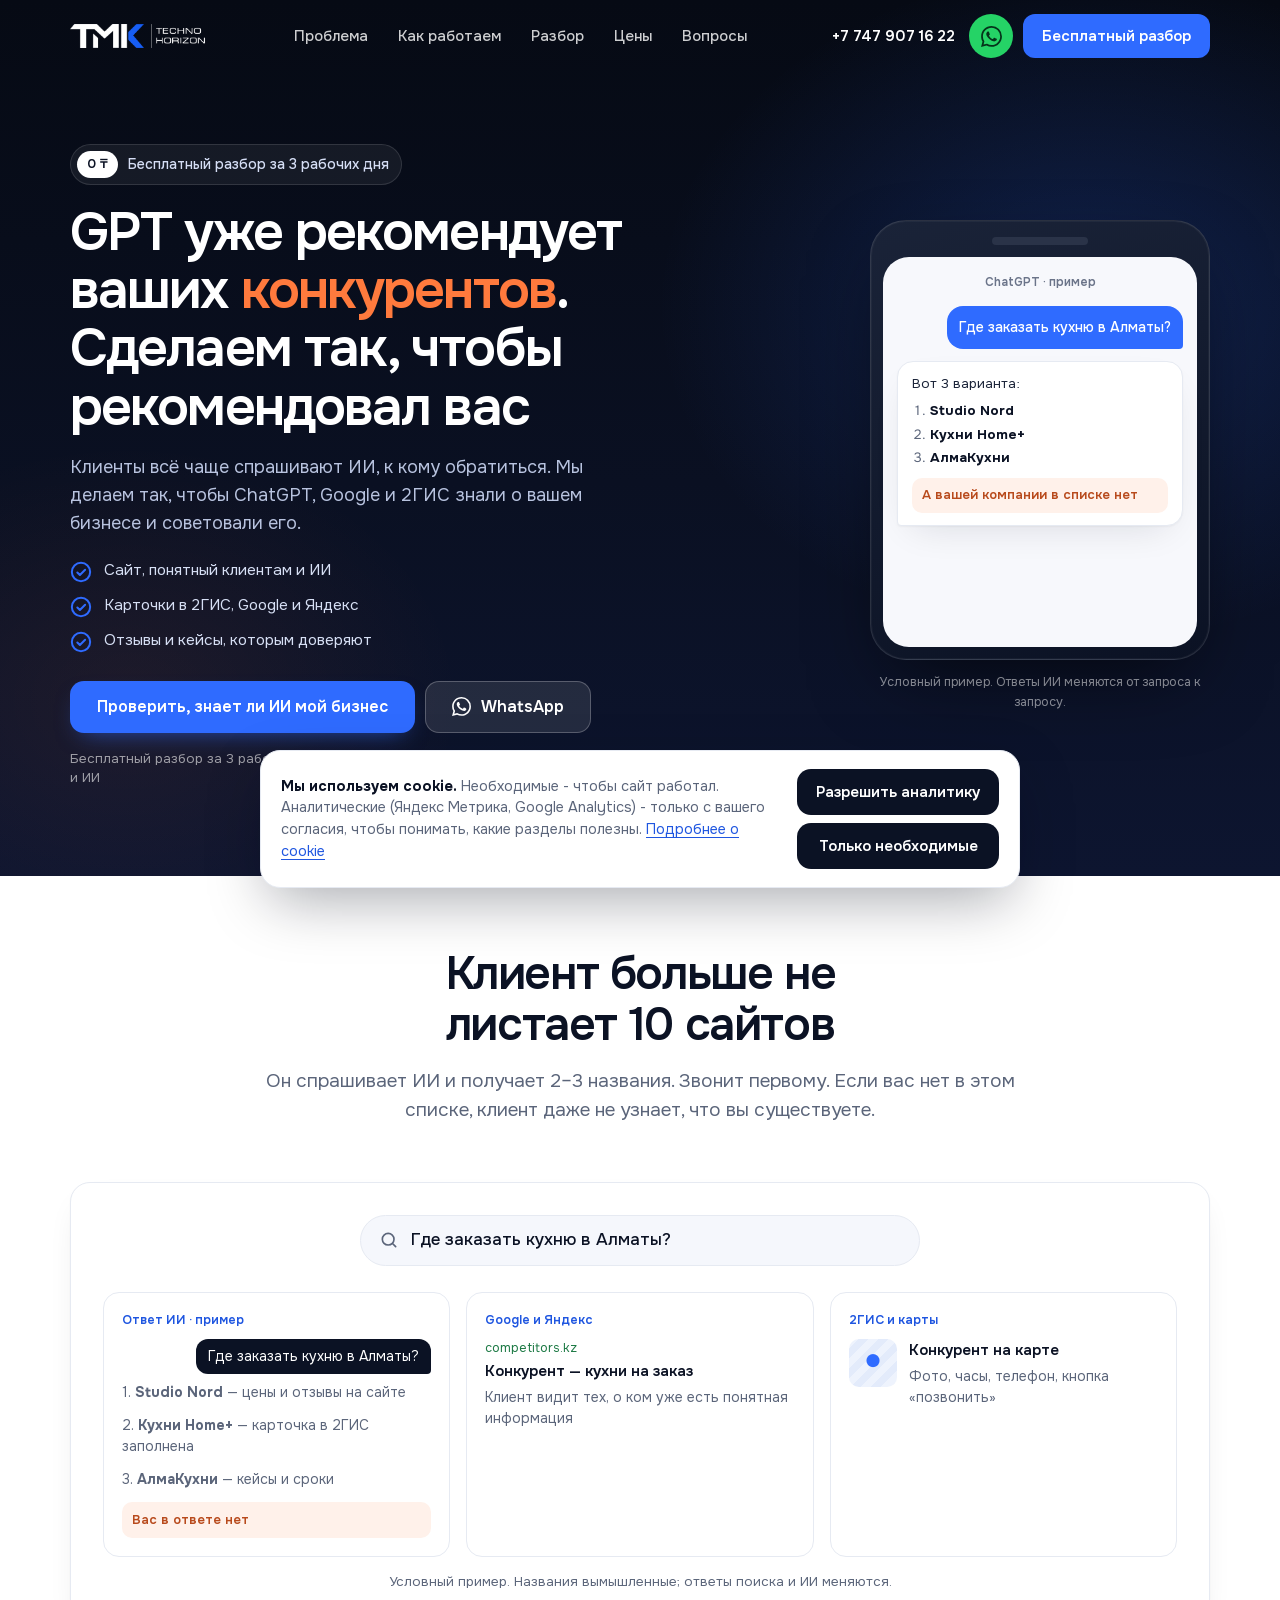
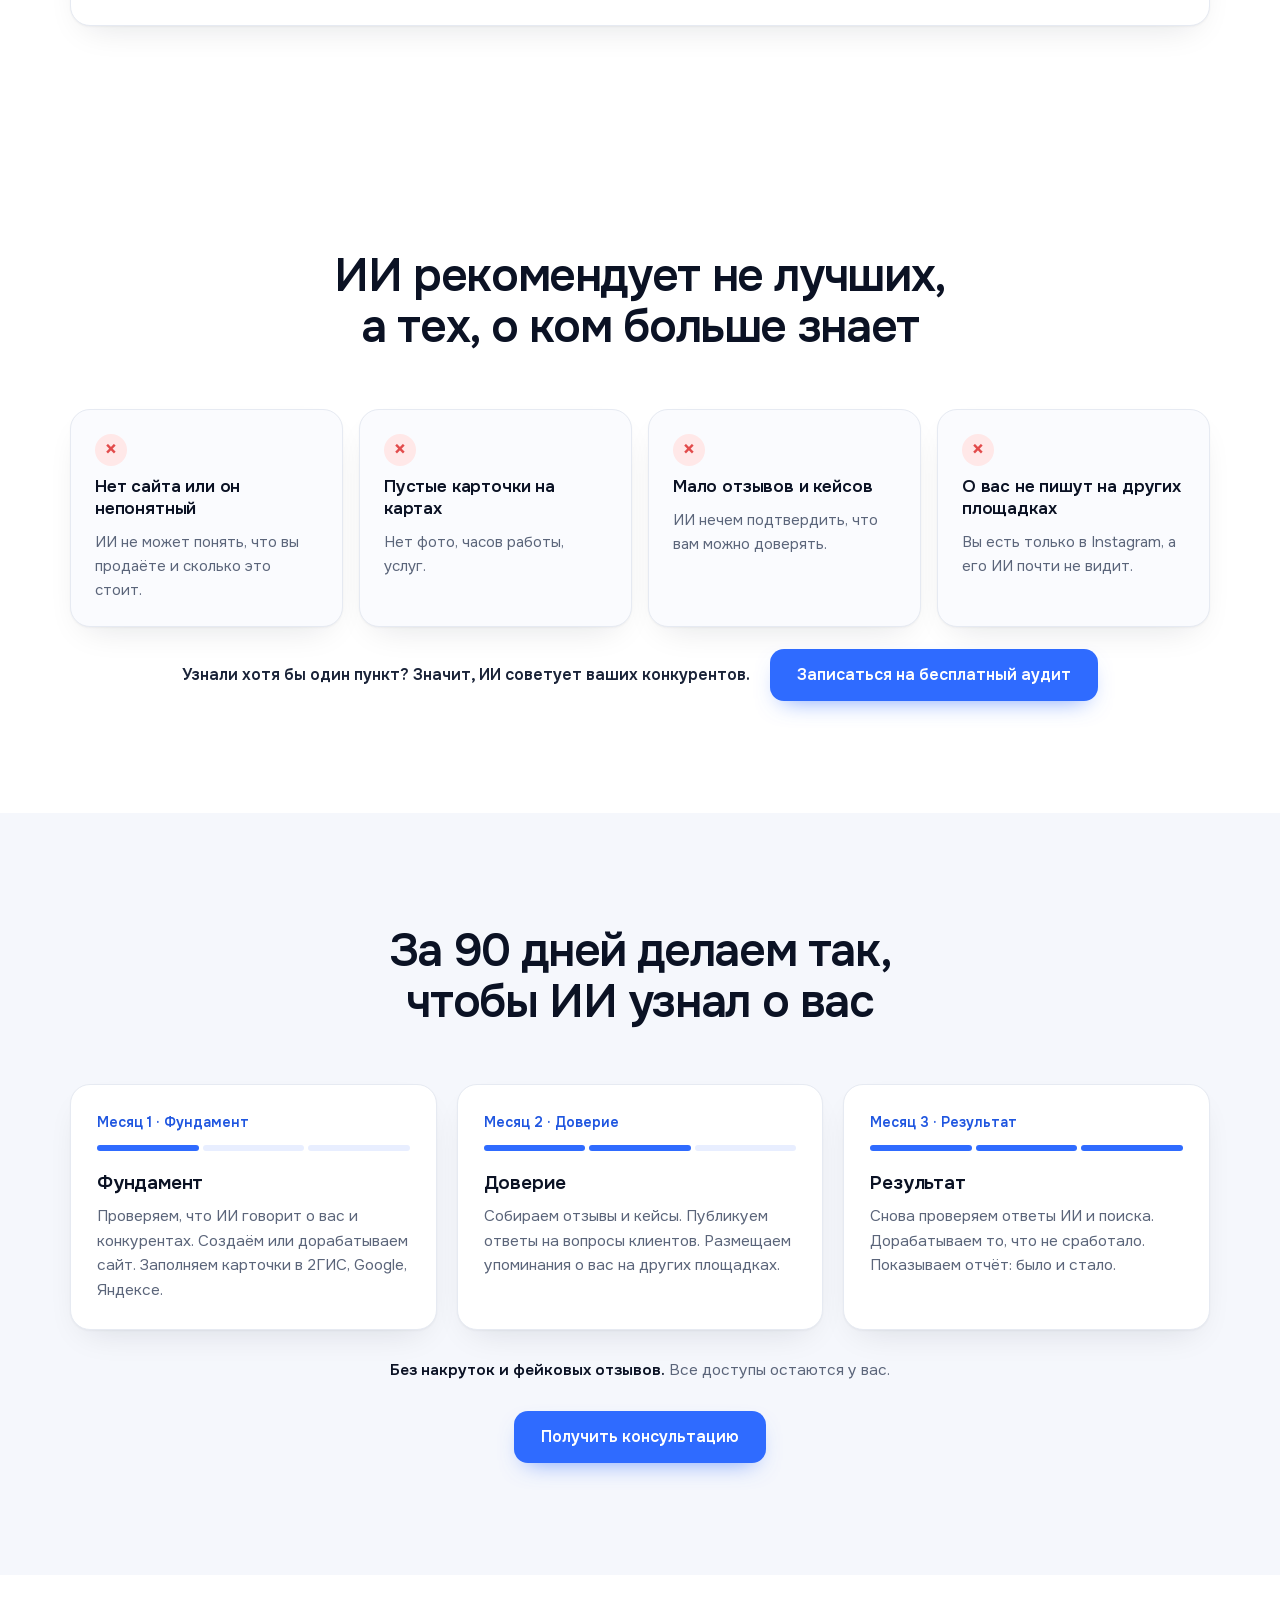
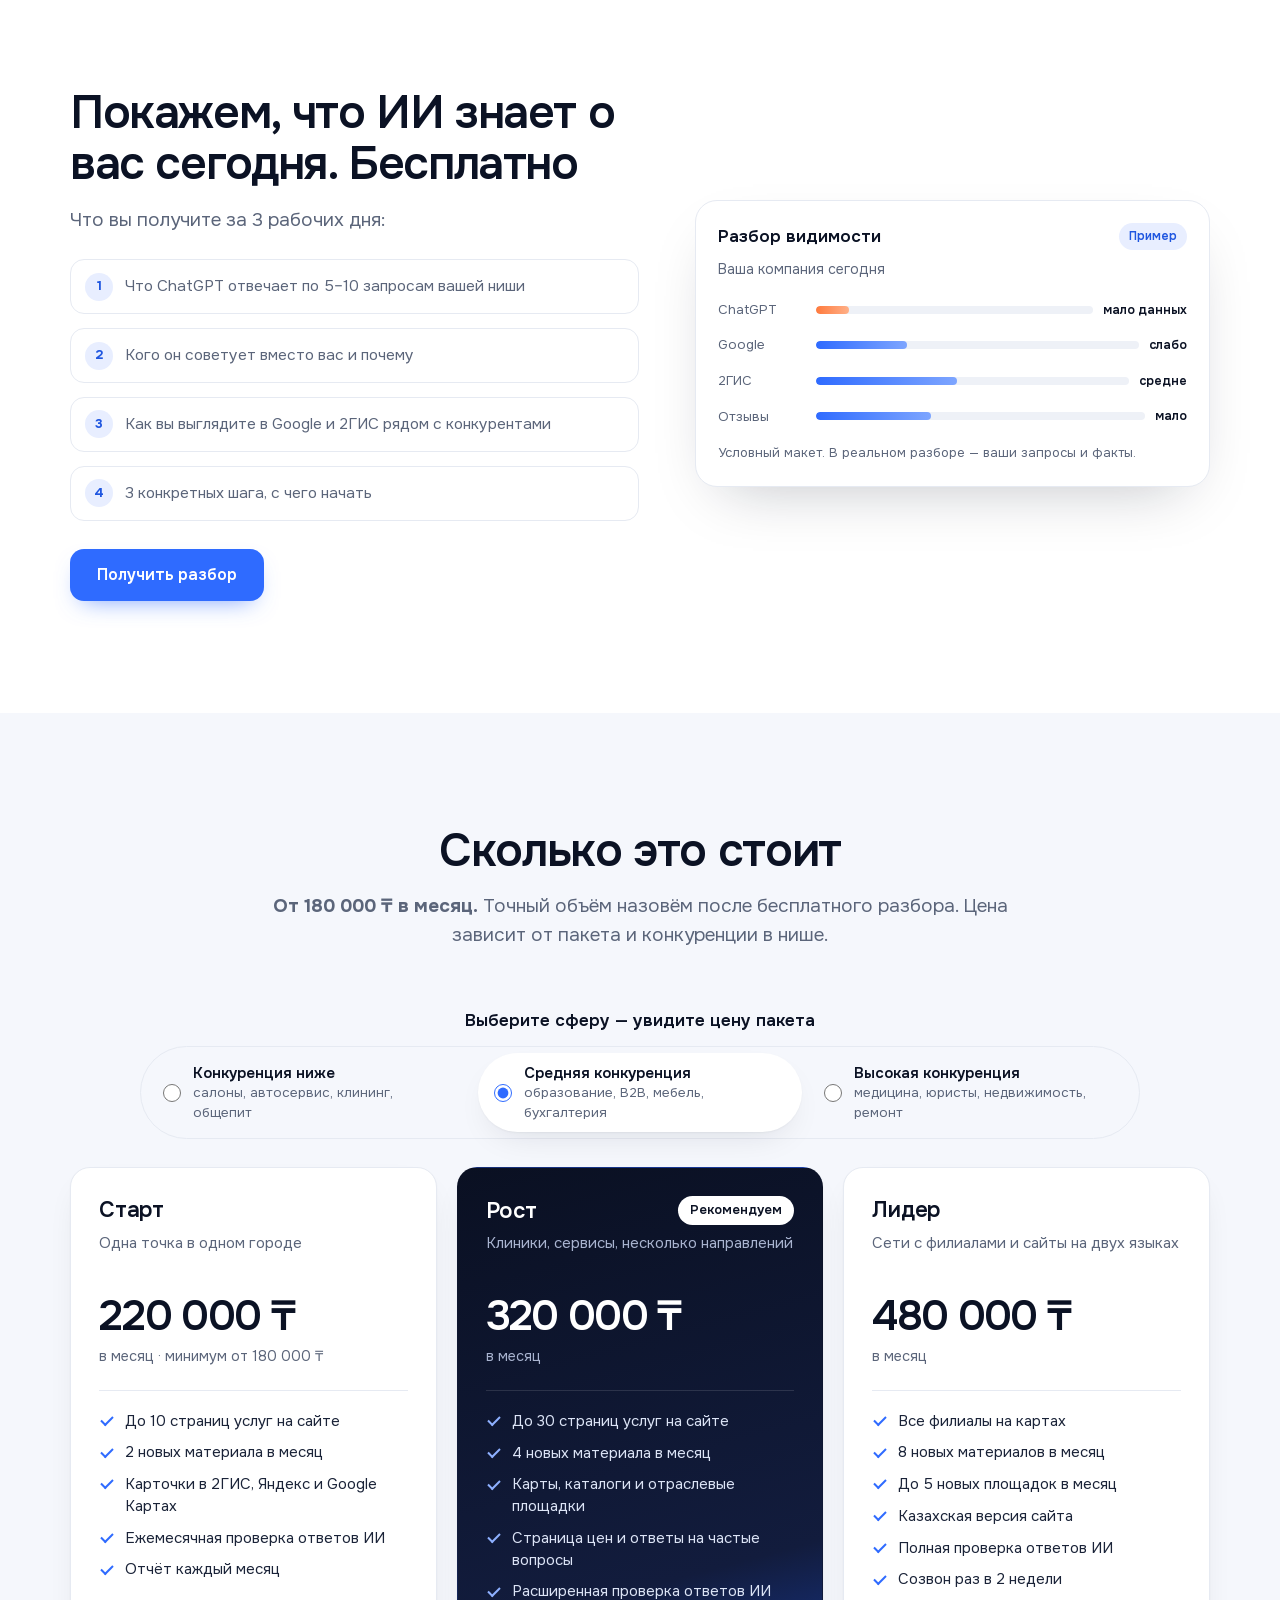
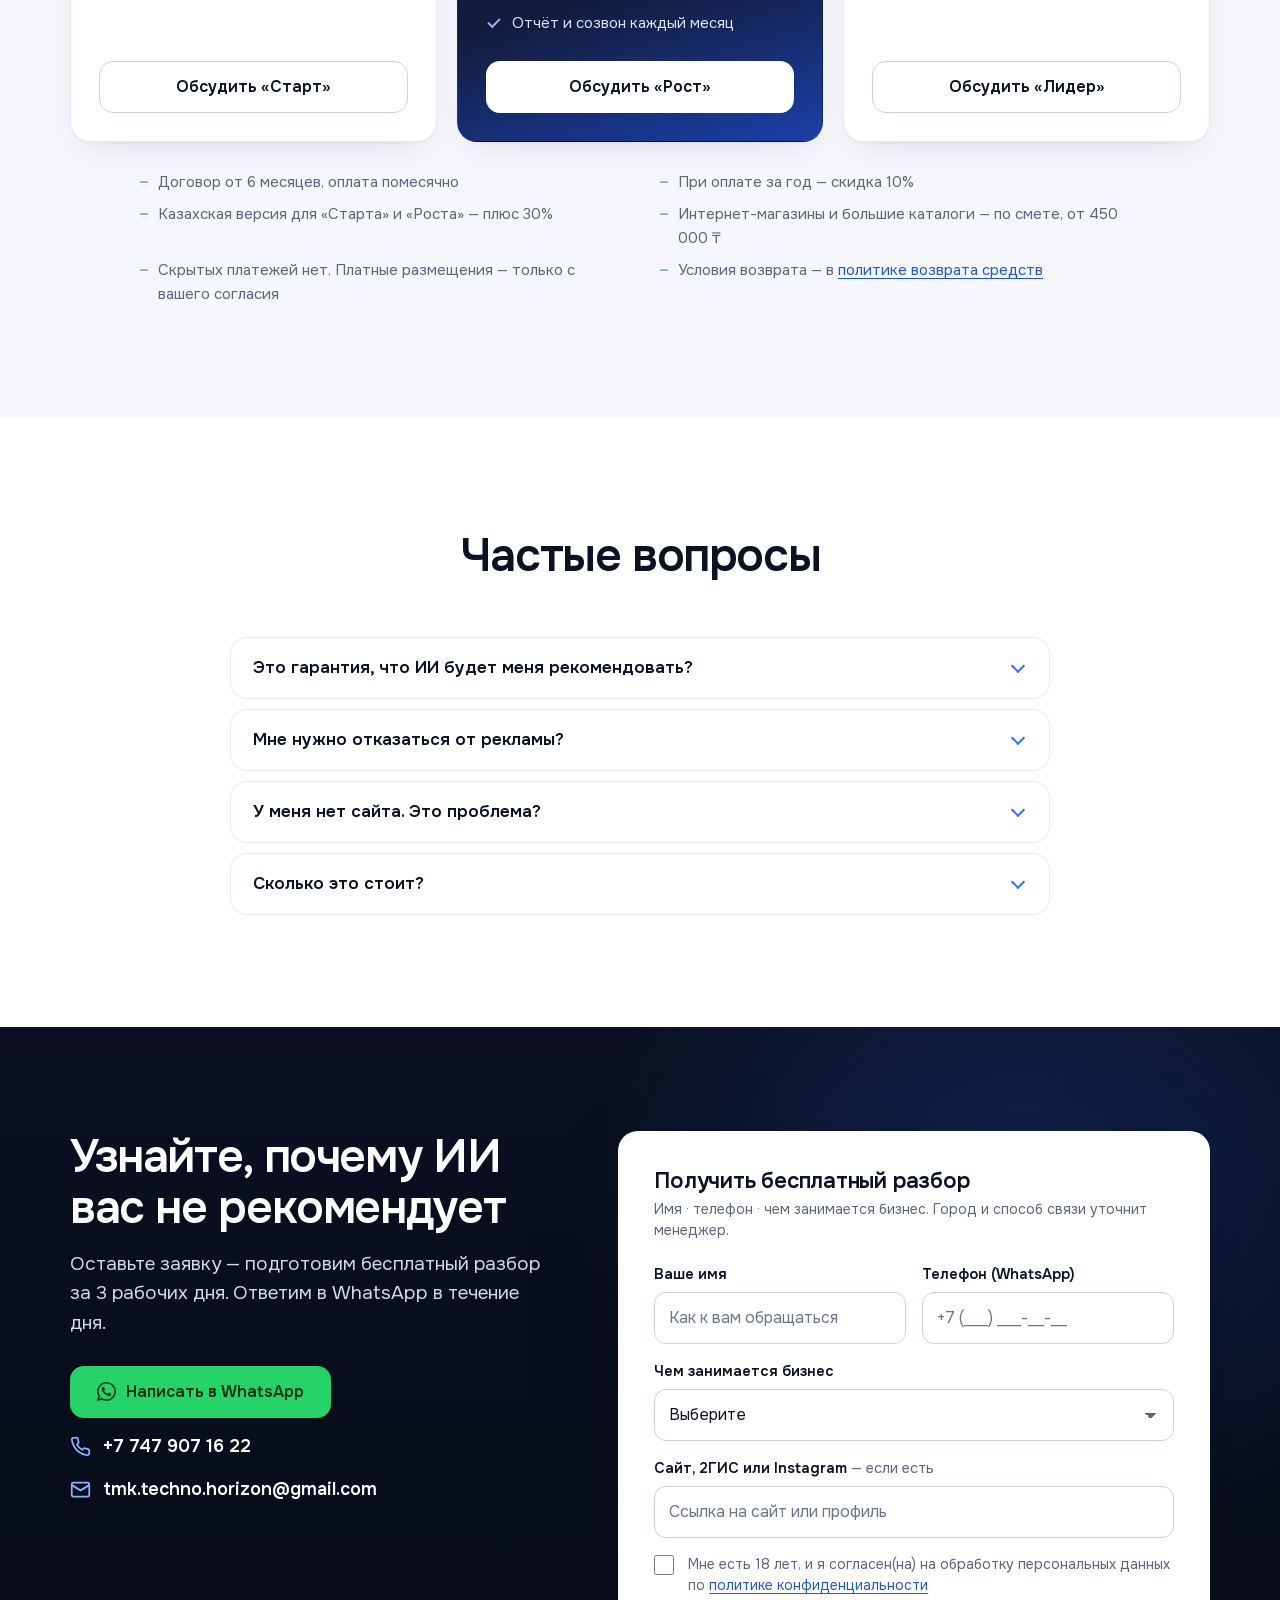
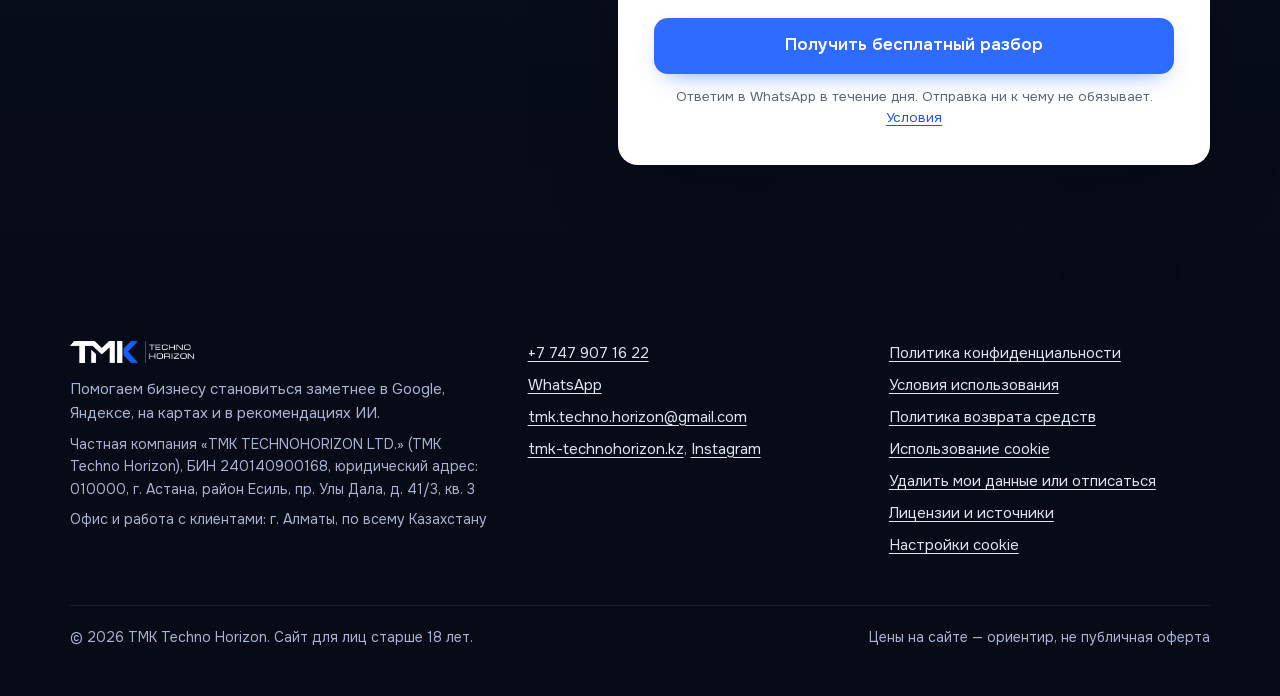
==== commit 614b3802: "Убрать блоки аудита и нового сайта из раздела цен." ====
--- a/index.html
+++ b/index.html
@@ -72,8 +72,7 @@
         { "@type": "Offer", "name": "Бесплатный разбор видимости", "price": "0", "priceCurrency": "KZT" },
         { "@type": "Offer", "name": "Старт", "priceSpecification": { "@type": "UnitPriceSpecification", "minPrice": 180000, "maxPrice": 260000, "priceCurrency": "KZT", "unitText": "месяц" } },
         { "@type": "Offer", "name": "Рост", "priceSpecification": { "@type": "UnitPriceSpecification", "minPrice": 280000, "maxPrice": 380000, "priceCurrency": "KZT", "unitText": "месяц" } },
-        { "@type": "Offer", "name": "Лидер", "priceSpecification": { "@type": "UnitPriceSpecification", "minPrice": 400000, "maxPrice": 560000, "priceCurrency": "KZT", "unitText": "месяц" } },
-        { "@type": "Offer", "name": "Аудит видимости", "price": "120000", "priceCurrency": "KZT" }
+        { "@type": "Offer", "name": "Лидер", "priceSpecification": { "@type": "UnitPriceSpecification", "minPrice": 400000, "maxPrice": 560000, "priceCurrency": "KZT", "unitText": "месяц" } }
       ]
     },
     {
@@ -369,19 +368,6 @@
       </article>
     </div>
 
-    <div class="extras extras-compact">
-      <div class="extra">
-        <h3 class="h3">Аудит видимости</h3>
-        <p class="extra-price">120 000 ₸ разово</p>
-        <p>Полное исследование за 1–2 недели. При договоре засчитываем в первый месяц.</p>
-      </div>
-      <div class="extra">
-        <h3 class="h3">Нужен новый сайт?</h3>
-        <p class="extra-price">от 100 000 ₸</p>
-        <p>Сделаем в рамках работы — сразу готовым для поиска, карт и ИИ.</p>
-      </div>
-    </div>
-
     <div class="terms">
       <p>Договор от 6 месяцев, оплата помесячно</p>
       <p>При оплате за год — скидка 10%</p>
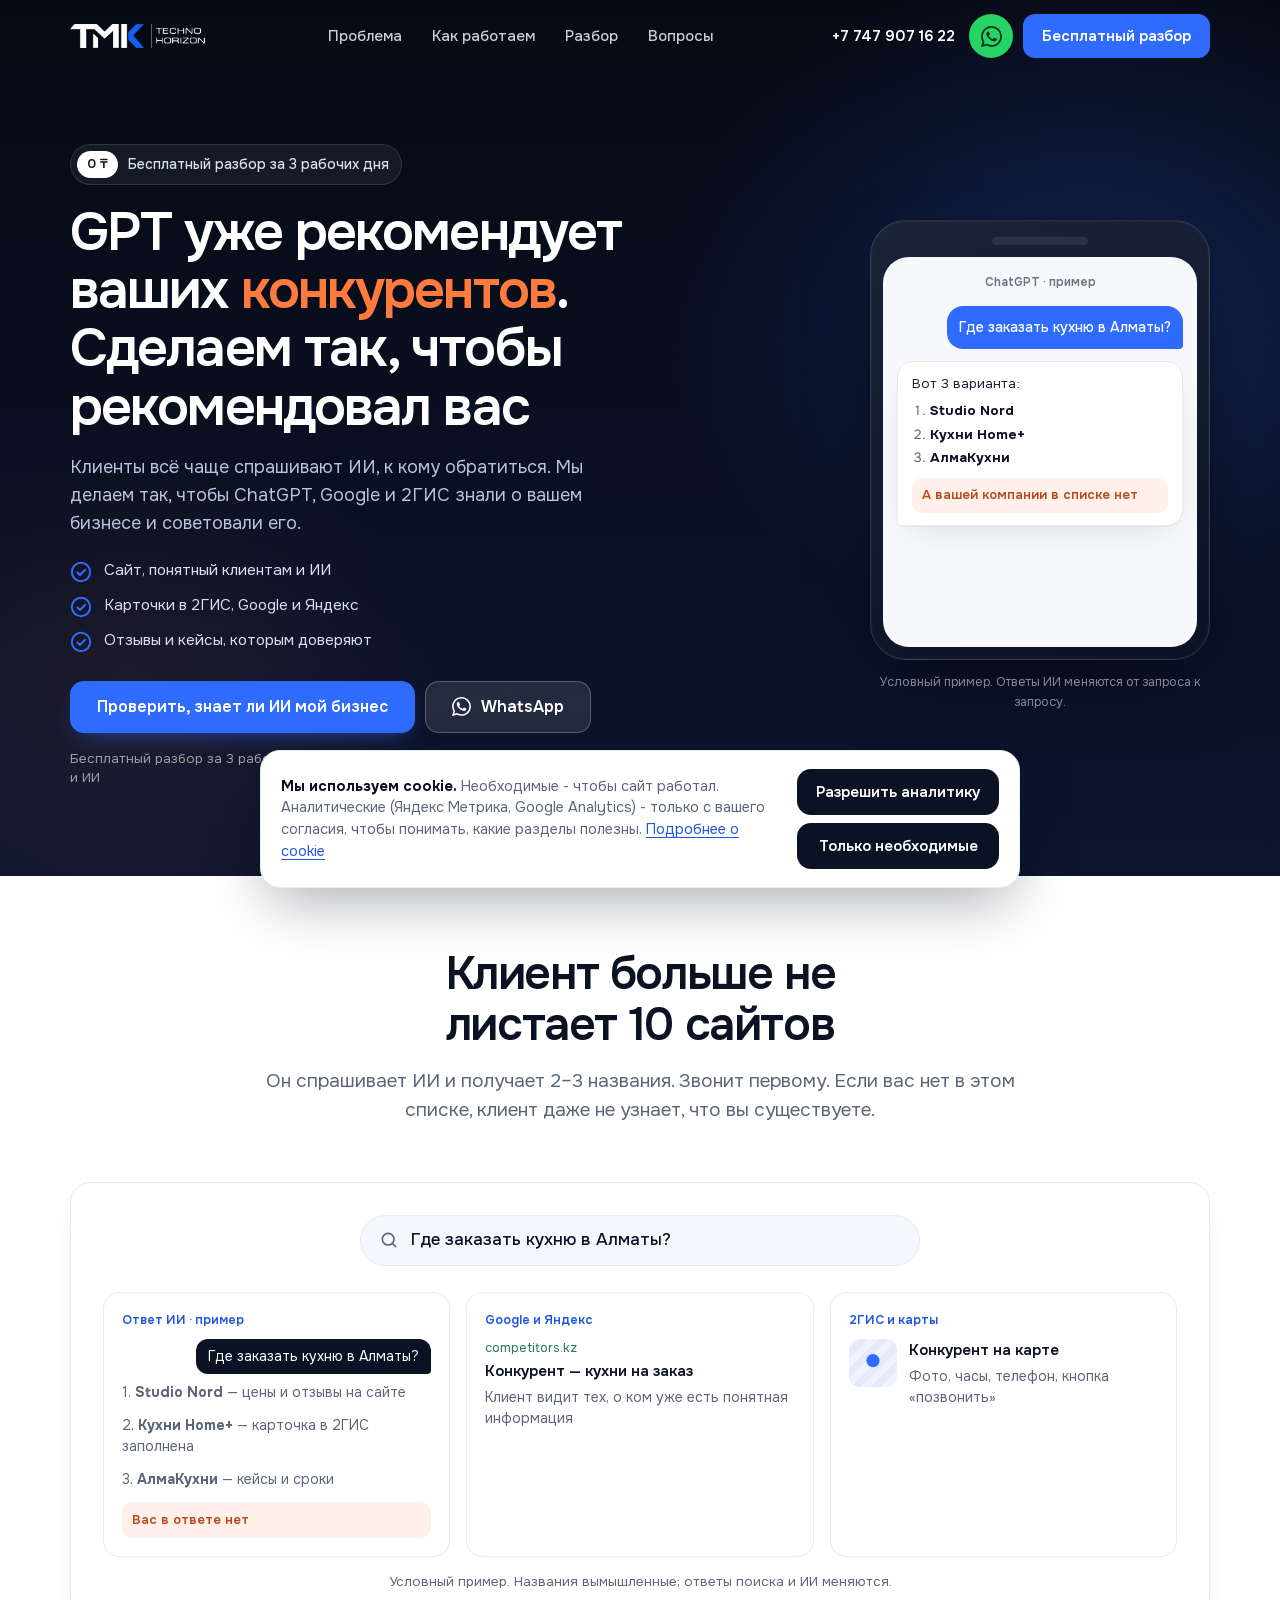
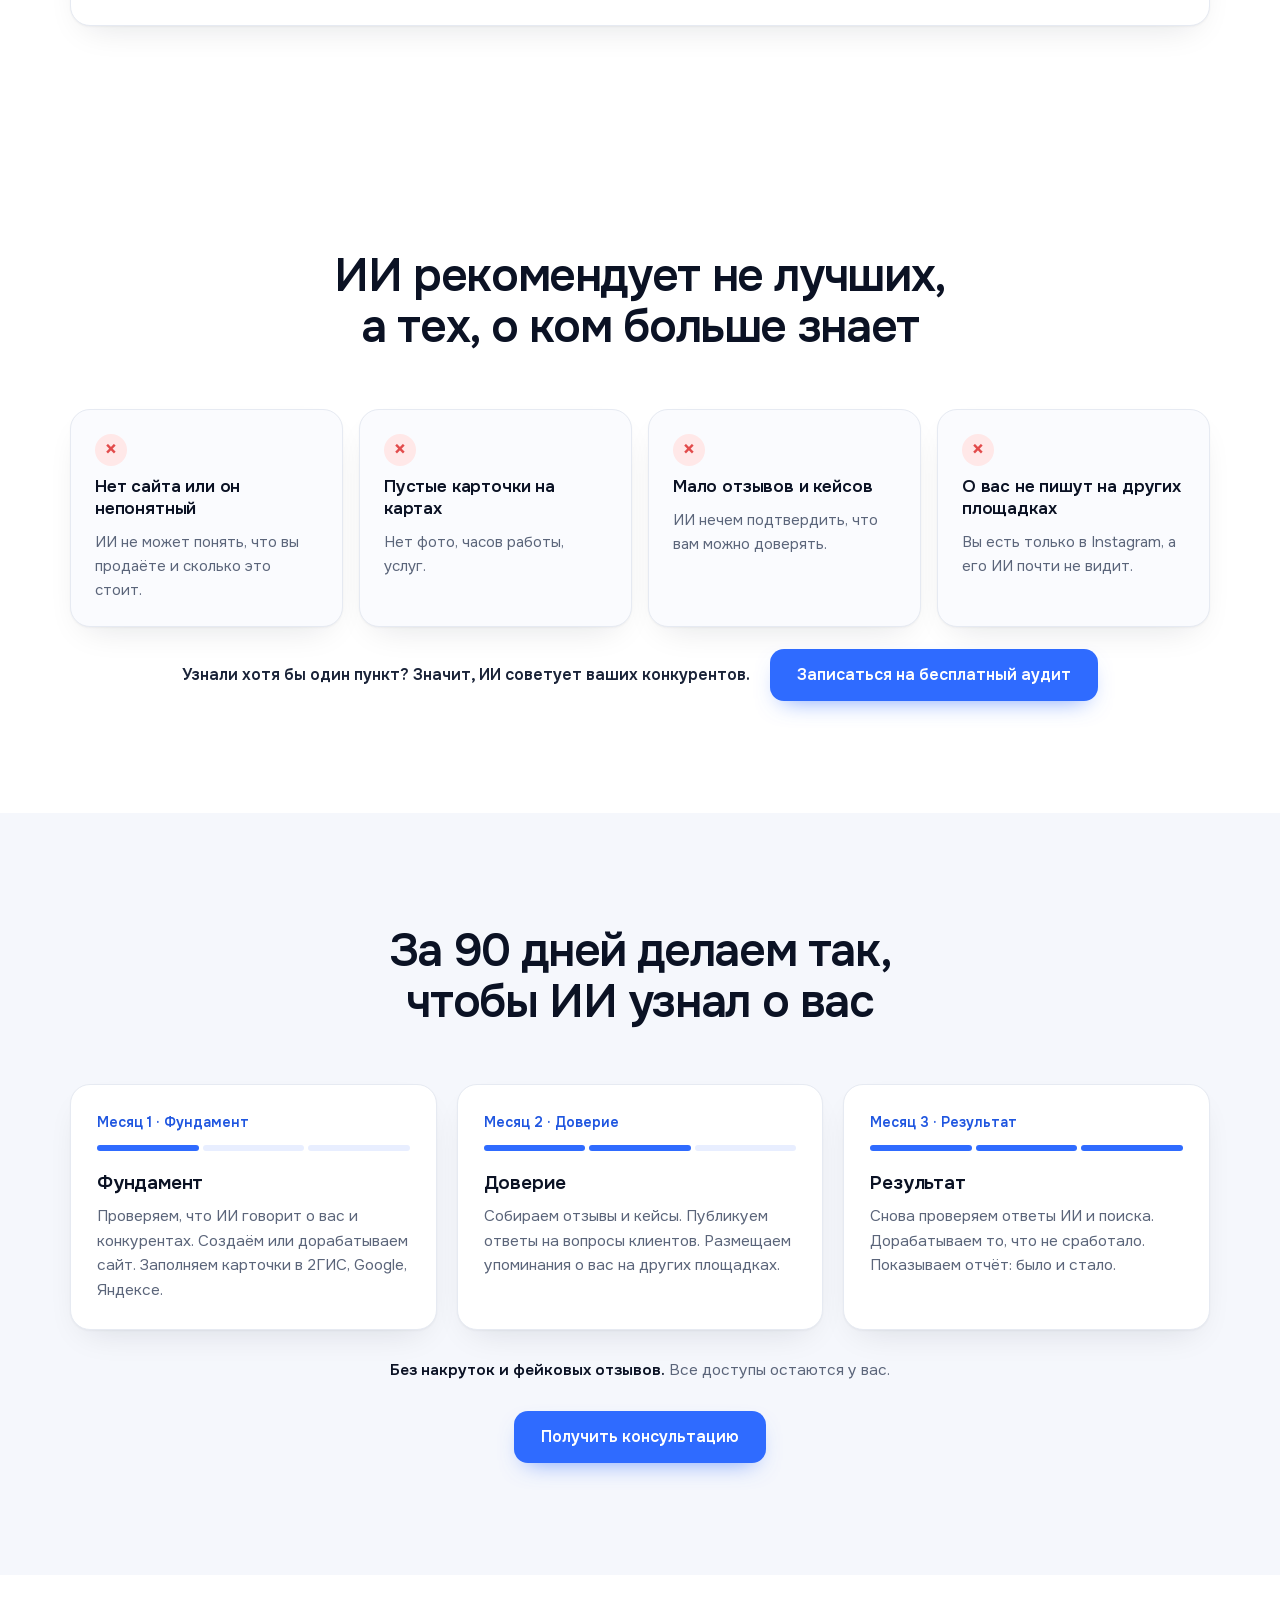
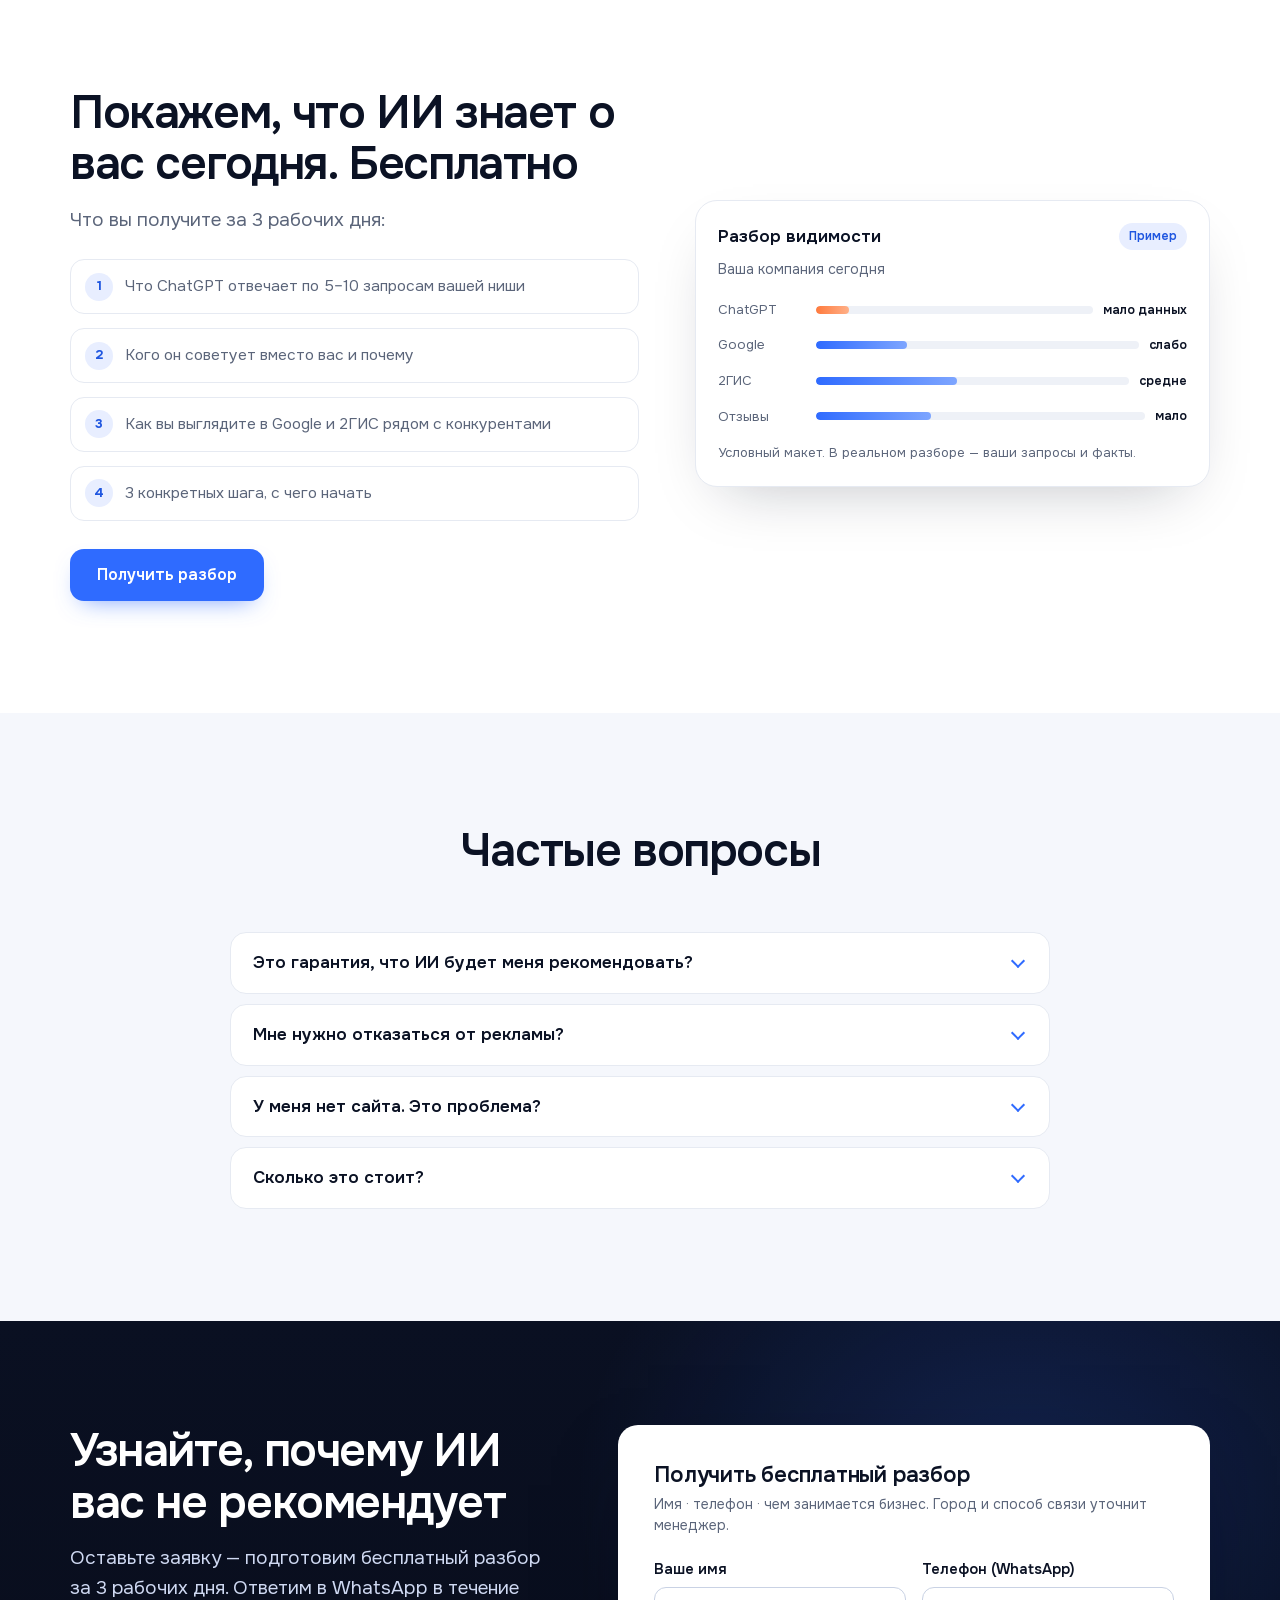
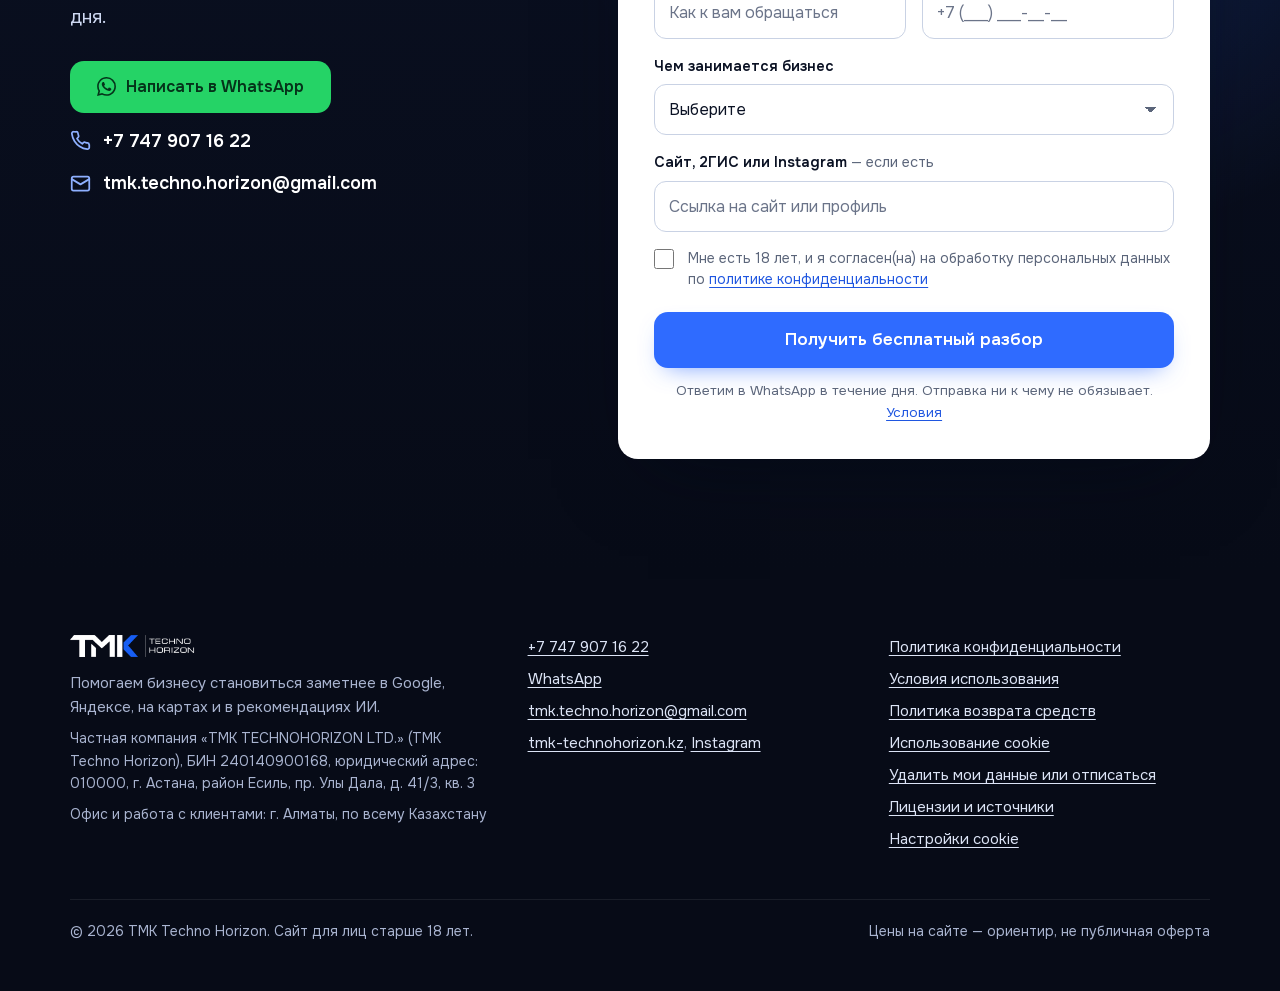
==== commit 64e3d481: "Убрать блок тарифов — структура как в примере TMK. Цена остаётся в FAQ: от 180 000 ₸ в месяц после р" ====
--- a/index.html
+++ b/index.html
@@ -30,9 +30,9 @@
 <link rel="apple-touch-icon" href="/assets/apple-touch-icon.png">
 <link rel="preload" href="/assets/fonts/onest-cyrillic.woff2" as="font" type="font/woff2" crossorigin>
 <link rel="stylesheet" href="/assets/fonts/fonts.css">
-<link rel="stylesheet" href="/assets/styles.css?v=16">
+<link rel="stylesheet" href="/assets/styles.css?v=17">
 <script src="/assets/analytics.js" defer></script>
-<script src="/assets/app.js?v=16" defer></script>
+<script src="/assets/app.js?v=17" defer></script>
 
 <script type="application/ld+json">
 {
@@ -70,9 +70,7 @@
       "areaServed": { "@type": "Country", "name": "Казахстан" },
       "offers": [
         { "@type": "Offer", "name": "Бесплатный разбор видимости", "price": "0", "priceCurrency": "KZT" },
-        { "@type": "Offer", "name": "Старт", "priceSpecification": { "@type": "UnitPriceSpecification", "minPrice": 180000, "maxPrice": 260000, "priceCurrency": "KZT", "unitText": "месяц" } },
-        { "@type": "Offer", "name": "Рост", "priceSpecification": { "@type": "UnitPriceSpecification", "minPrice": 280000, "maxPrice": 380000, "priceCurrency": "KZT", "unitText": "месяц" } },
-        { "@type": "Offer", "name": "Лидер", "priceSpecification": { "@type": "UnitPriceSpecification", "minPrice": 400000, "maxPrice": 560000, "priceCurrency": "KZT", "unitText": "месяц" } }
+        { "@type": "Offer", "name": "Продвижение в поиске, на картах и в ИИ", "priceSpecification": { "@type": "UnitPriceSpecification", "minPrice": 180000, "priceCurrency": "KZT", "unitText": "месяц" } }
       ]
     },
     {
@@ -114,7 +112,6 @@
       <a href="#kak-nahodyat">Проблема</a>
       <a href="#chto-delaem">Как работаем</a>
       <a href="#razbor">Разбор</a>
-      <a href="#ceny">Цены</a>
       <a href="#voprosy">Вопросы</a>
     </nav>
     <div class="header-actions">
@@ -304,83 +301,8 @@
   </div>
 </section>
 
-<!-- 6. Цены -->
-<section class="section section-tint" id="ceny" aria-labelledby="price-title">
-  <div class="wrap">
-    <div class="section-head center">
-      <h2 id="price-title" class="h2">Сколько это стоит</h2>
-      <p class="lead"><b>От 180 000 ₸ в месяц.</b> Точный объём назовём после бесплатного разбора. Цена зависит от пакета и конкуренции в нише.</p>
-    </div>
-
-    <fieldset class="niche-switch">
-      <legend>Выберите сферу — увидите цену пакета</legend>
-      <div class="niche-options">
-        <label><input type="radio" name="niche" value="c"><b>Конкуренция ниже</b><span>салоны, автосервис, клининг, общепит</span></label>
-        <label><input type="radio" name="niche" value="b" checked><b>Средняя конкуренция</b><span>образование, B2B, мебель, бухгалтерия</span></label>
-        <label><input type="radio" name="niche" value="a"><b>Высокая конкуренция</b><span>медицина, юристы, недвижимость, ремонт</span></label>
-      </div>
-    </fieldset>
-
-    <div class="plans">
-      <article class="card plan">
-        <div class="plan-top"><h3 class="h3">Старт</h3></div>
-        <p class="plan-for">Одна точка в одном городе</p>
-        <p class="plan-price" data-price data-a="260000" data-b="220000" data-c="180000">220 000 ₸</p>
-        <p class="plan-period">в месяц · минимум от 180 000 ₸</p>
-        <ul>
-          <li>До 10 страниц услуг на сайте</li>
-          <li>2 новых материала в месяц</li>
-          <li>Карточки в 2ГИС, Яндекс и Google Картах</li>
-          <li>Ежемесячная проверка ответов ИИ</li>
-          <li>Отчёт каждый месяц</li>
-        </ul>
-        <a class="btn btn-ghost btn-wide" href="#zayavka" data-package="start">Обсудить «Старт»</a>
-      </article>
-      <article class="card plan plan-featured on-dark">
-        <div class="plan-top"><h3 class="h3">Рост</h3><span class="plan-badge">Рекомендуем</span></div>
-        <p class="plan-for">Клиники, сервисы, несколько направлений</p>
-        <p class="plan-price" data-price data-a="380000" data-b="320000" data-c="280000">320 000 ₸</p>
-        <p class="plan-period">в месяц</p>
-        <ul>
-          <li>До 30 страниц услуг на сайте</li>
-          <li>4 новых материала в месяц</li>
-          <li>Карты, каталоги и отраслевые площадки</li>
-          <li>Страница цен и ответы на частые вопросы</li>
-          <li>Расширенная проверка ответов ИИ</li>
-          <li>Отчёт и созвон каждый месяц</li>
-        </ul>
-        <a class="btn btn-light btn-wide" href="#zayavka" data-package="rost">Обсудить «Рост»</a>
-      </article>
-      <article class="card plan">
-        <div class="plan-top"><h3 class="h3">Лидер</h3></div>
-        <p class="plan-for">Сети с филиалами и сайты на двух языках</p>
-        <p class="plan-price" data-price data-a="560000" data-b="480000" data-c="400000">480 000 ₸</p>
-        <p class="plan-period">в месяц</p>
-        <ul>
-          <li>Все филиалы на картах</li>
-          <li>8 новых материалов в месяц</li>
-          <li>До 5 новых площадок в месяц</li>
-          <li>Казахская версия сайта</li>
-          <li>Полная проверка ответов ИИ</li>
-          <li>Созвон раз в 2 недели</li>
-        </ul>
-        <a class="btn btn-ghost btn-wide" href="#zayavka" data-package="lider">Обсудить «Лидер»</a>
-      </article>
-    </div>
-
-    <div class="terms">
-      <p>Договор от 6 месяцев, оплата помесячно</p>
-      <p>При оплате за год — скидка 10%</p>
-      <p>Казахская версия для «Старта» и «Роста» — плюс 30%</p>
-      <p>Интернет-магазины и большие каталоги — по смете, от 450 000 ₸</p>
-      <p>Скрытых платежей нет. Платные размещения — только с вашего согласия</p>
-      <p>Условия возврата — в <a href="/vozvrat">политике возврата средств</a></p>
-    </div>
-  </div>
-</section>
-
-<!-- 7. FAQ -->
-<section class="section" id="voprosy" aria-labelledby="faq-title">
+<!-- 6. FAQ -->
+<section class="section section-tint" id="voprosy" aria-labelledby="faq-title">
   <div class="wrap">
     <div class="section-head center">
       <h2 id="faq-title" class="h2">Частые вопросы</h2>
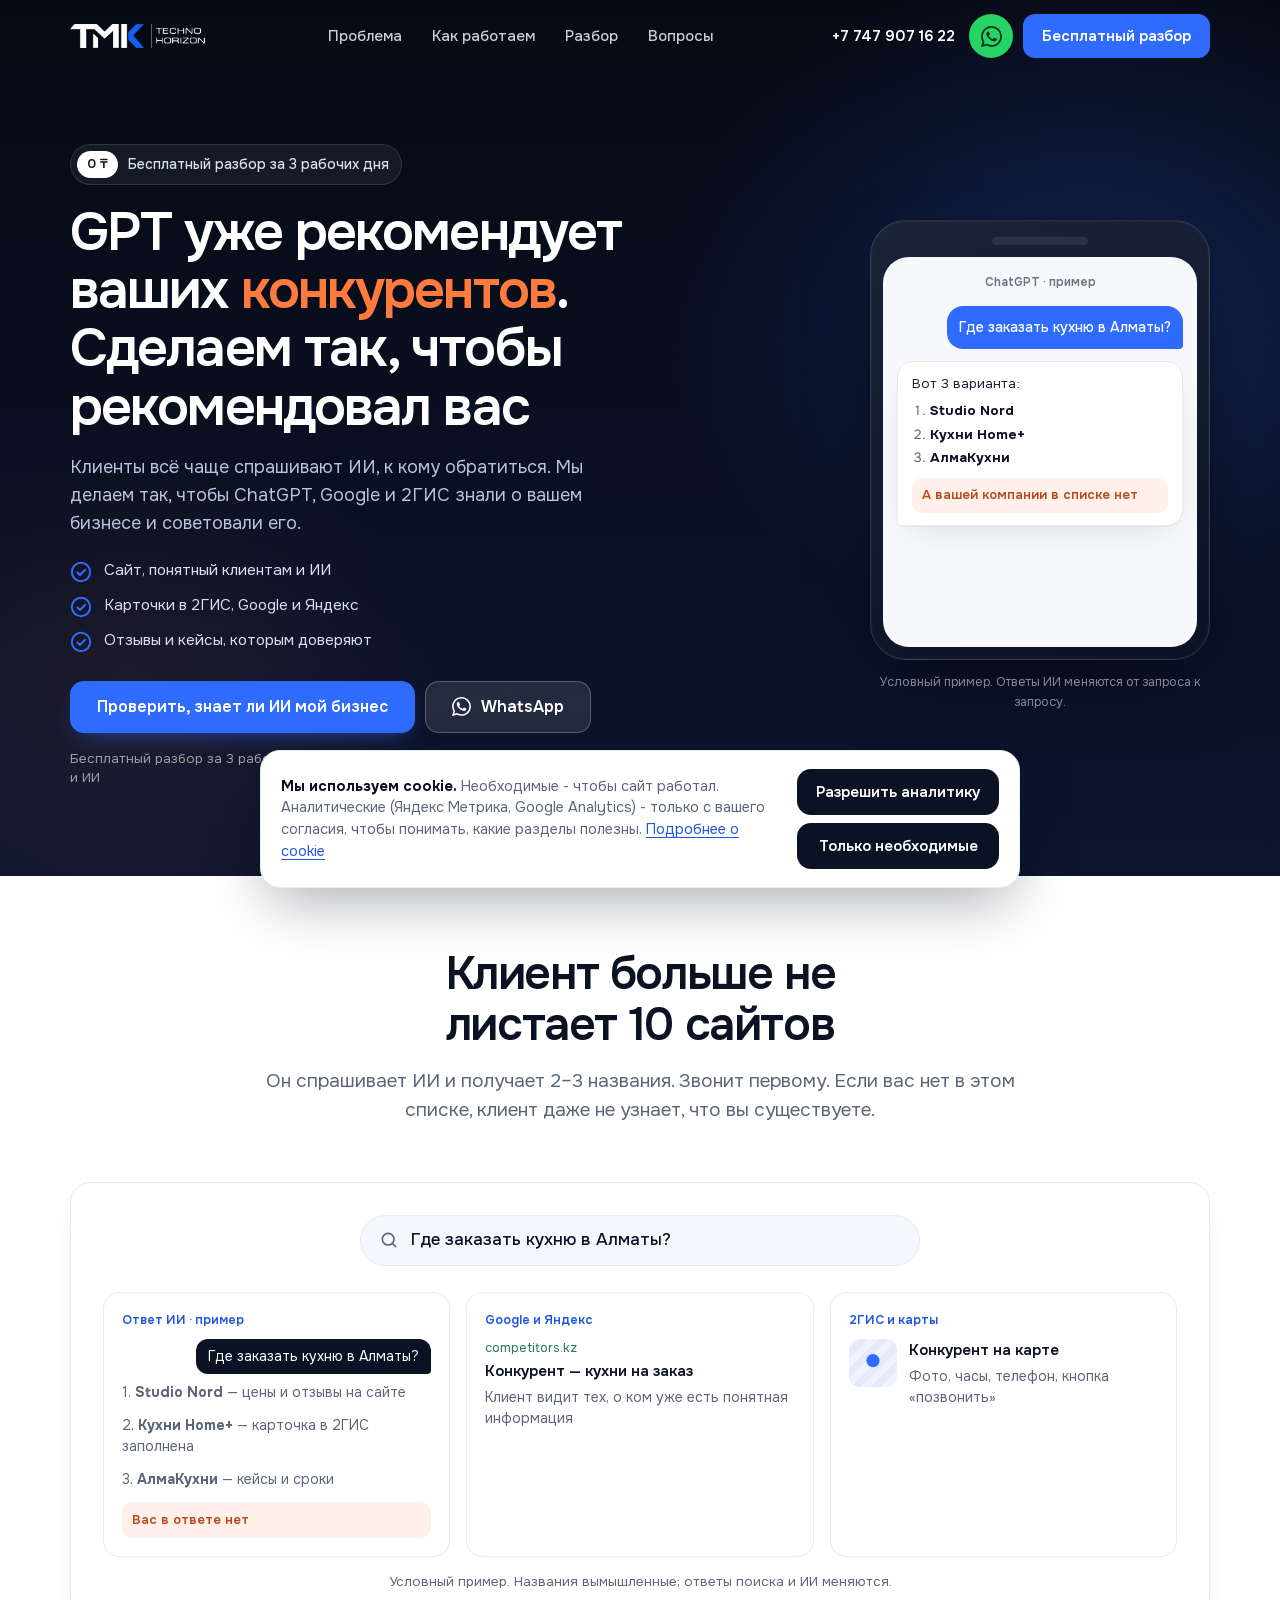
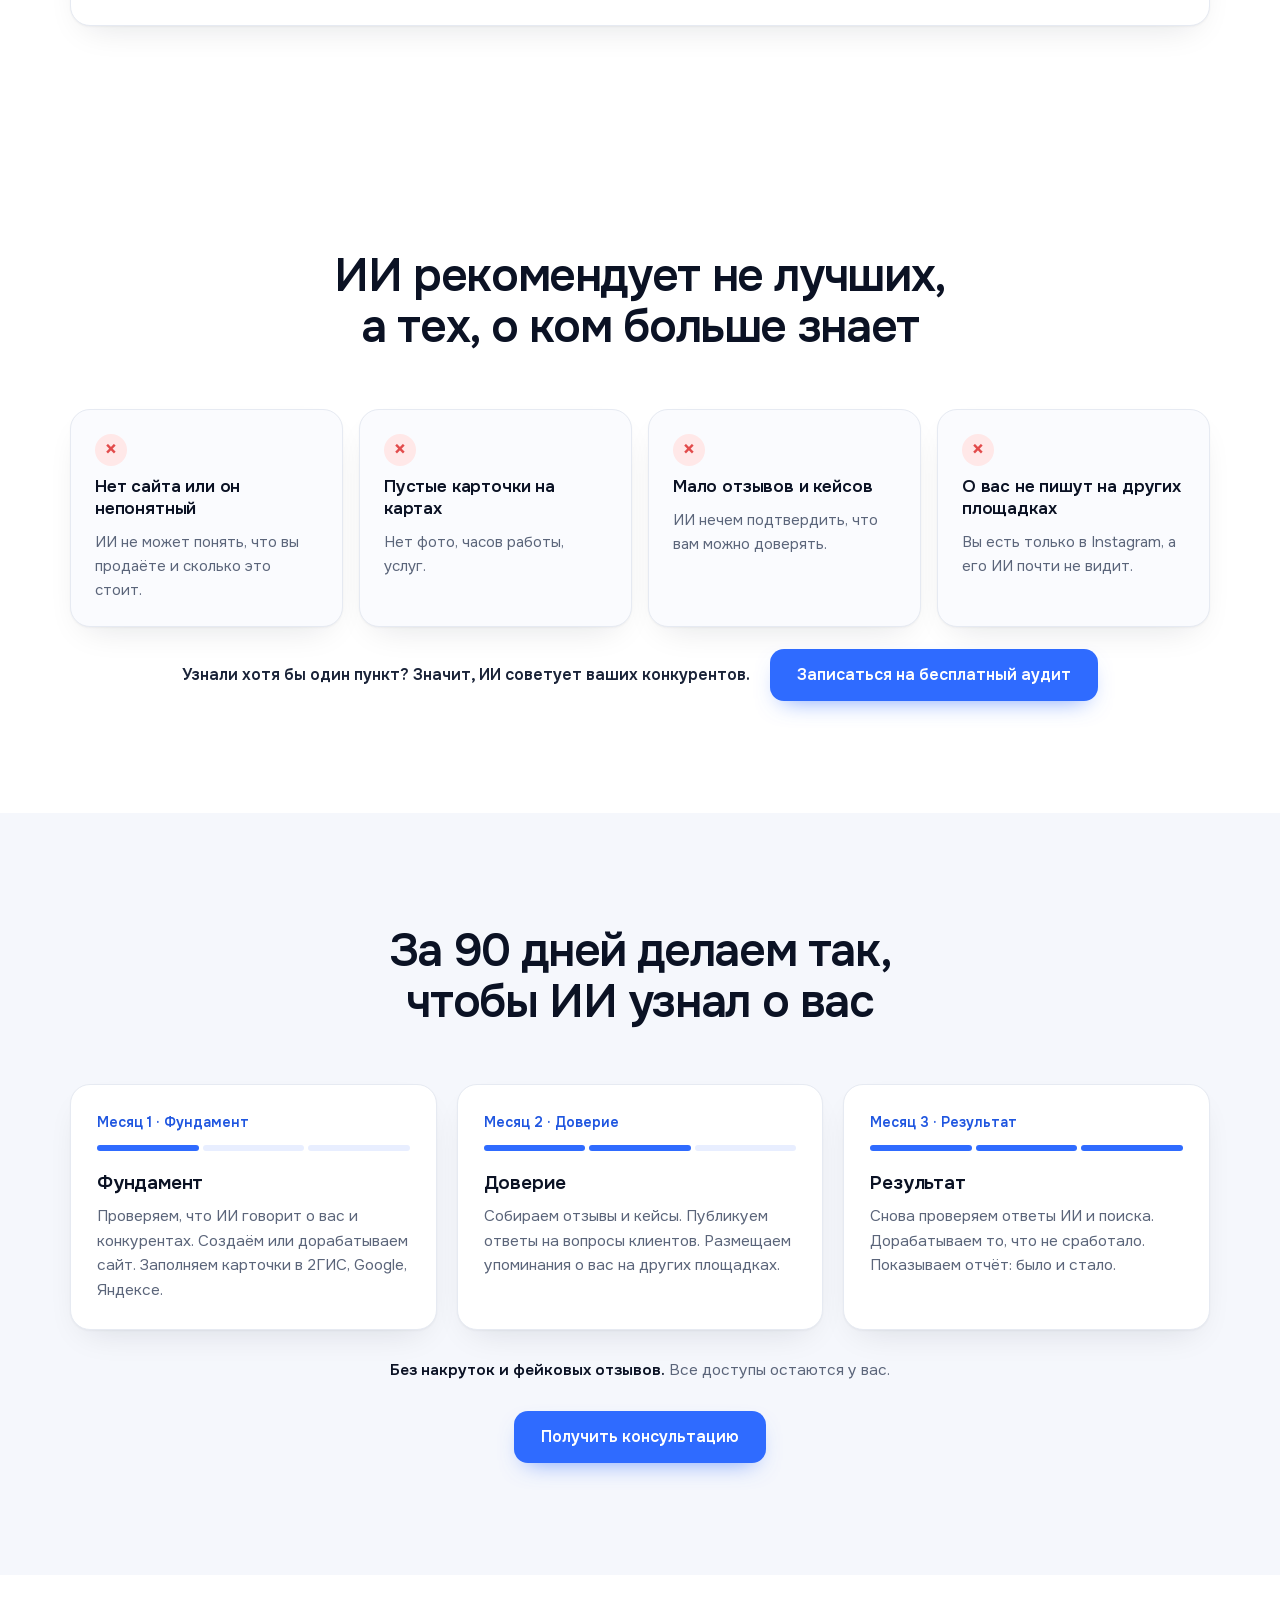
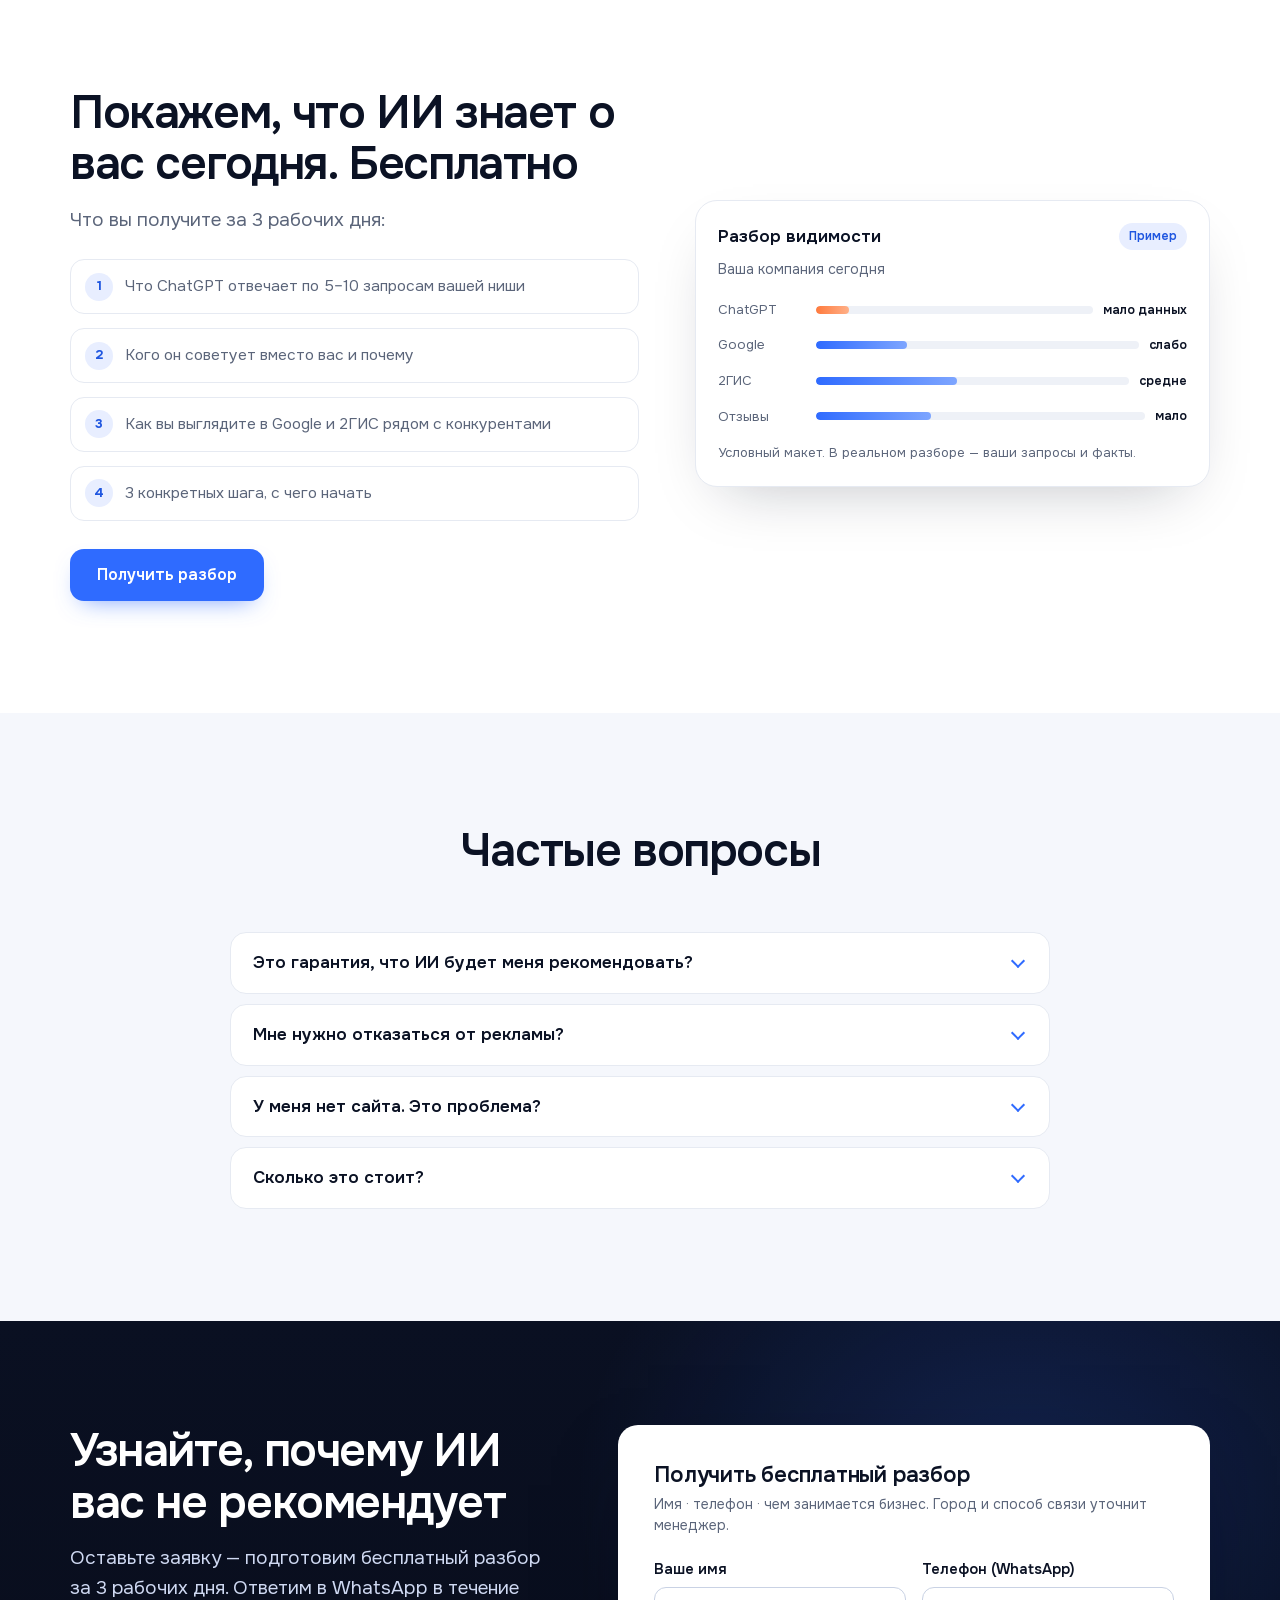
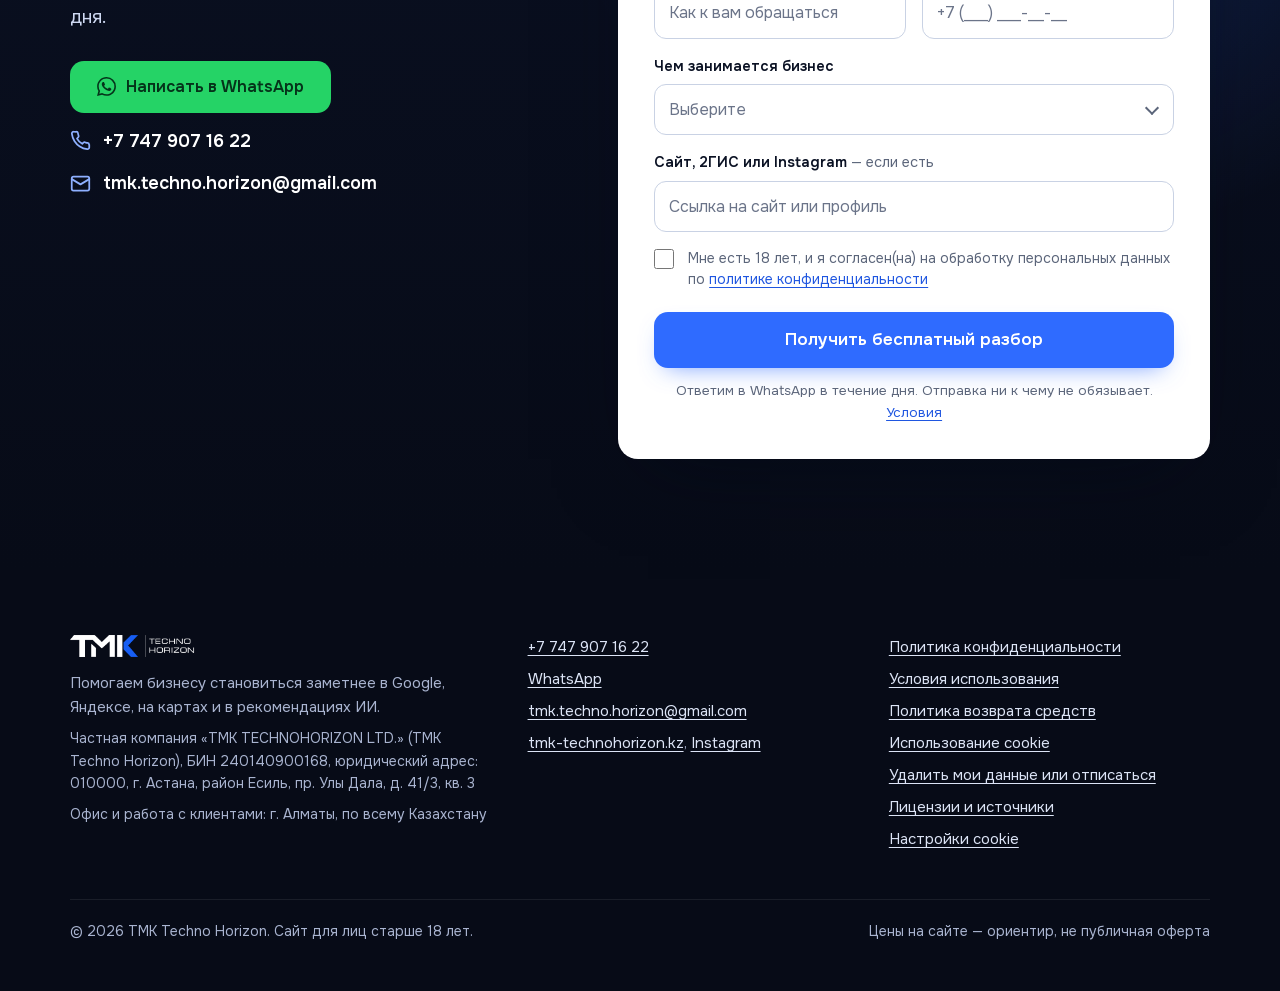
==== commit 1a0caf4a: "Replace native business select with custom on-site dropdown." ====
--- a/index.html
+++ b/index.html
@@ -30,9 +30,9 @@
 <link rel="apple-touch-icon" href="/assets/apple-touch-icon.png">
 <link rel="preload" href="/assets/fonts/onest-cyrillic.woff2" as="font" type="font/woff2" crossorigin>
 <link rel="stylesheet" href="/assets/fonts/fonts.css">
-<link rel="stylesheet" href="/assets/styles.css?v=17">
+<link rel="stylesheet" href="/assets/styles.css?v=18">
 <script src="/assets/analytics.js" defer></script>
-<script src="/assets/app.js?v=17" defer></script>
+<script src="/assets/app.js?v=18" defer></script>
 
 <script type="application/ld+json">
 {
@@ -345,23 +345,29 @@
             <p class="error-text" id="e-phone">Введите номер полностью: +7 и 10 цифр</p>
           </div>
           <div class="field full">
-            <label for="f-business">Чем занимается бизнес</label>
-            <select id="f-business" name="business_type">
-              <option value="">Выберите</option>
-              <option>Медицина и стоматология</option>
-              <option>Юридические и финансовые услуги</option>
-              <option>Недвижимость и строительство</option>
-              <option>Ремонт и отделка</option>
-              <option>Образование и курсы</option>
-              <option>B2B-услуги</option>
-              <option>Производство и оптовые продажи</option>
-              <option>Мебель на заказ</option>
-              <option>Салон красоты</option>
-              <option>Автосервис</option>
-              <option>Общепит</option>
-              <option>Интернет-магазин</option>
-              <option>Другое</option>
-            </select>
+            <span class="label" id="business-label">Чем занимается бизнес</span>
+            <div class="custom-select" data-custom-select>
+              <input type="hidden" id="f-business" name="business_type" value="">
+              <button type="button" class="custom-select-trigger" id="f-business-btn" aria-haspopup="listbox" aria-expanded="false" aria-labelledby="business-label f-business-btn">
+                <span class="custom-select-value is-placeholder">Выберите</span>
+                <span class="custom-select-caret" aria-hidden="true"></span>
+              </button>
+              <ul class="custom-select-list" role="listbox" aria-labelledby="business-label" hidden>
+                <li role="option" tabindex="-1" data-value="Медицина и стоматология">Медицина и стоматология</li>
+                <li role="option" tabindex="-1" data-value="Юридические и финансовые услуги">Юридические и финансовые услуги</li>
+                <li role="option" tabindex="-1" data-value="Недвижимость и строительство">Недвижимость и строительство</li>
+                <li role="option" tabindex="-1" data-value="Ремонт и отделка">Ремонт и отделка</li>
+                <li role="option" tabindex="-1" data-value="Образование и курсы">Образование и курсы</li>
+                <li role="option" tabindex="-1" data-value="B2B-услуги">B2B-услуги</li>
+                <li role="option" tabindex="-1" data-value="Производство и оптовые продажи">Производство и оптовые продажи</li>
+                <li role="option" tabindex="-1" data-value="Мебель на заказ">Мебель на заказ</li>
+                <li role="option" tabindex="-1" data-value="Салон красоты">Салон красоты</li>
+                <li role="option" tabindex="-1" data-value="Автосервис">Автосервис</li>
+                <li role="option" tabindex="-1" data-value="Общепит">Общепит</li>
+                <li role="option" tabindex="-1" data-value="Интернет-магазин">Интернет-магазин</li>
+                <li role="option" tabindex="-1" data-value="Другое">Другое</li>
+              </ul>
+            </div>
           </div>
           <div class="field full">
             <label for="f-link">Сайт, 2ГИС или Instagram <span class="opt">— если есть</span></label>
--- a/assets/styles.css
+++ b/assets/styles.css
@@ -474,6 +474,36 @@
 }
 .field select { background-image: linear-gradient(45deg, transparent 50%, var(--muted) 50%), linear-gradient(135deg, var(--muted) 50%, transparent 50%); background-position: calc(100% - 22px) 52%, calc(100% - 16px) 52%; background-size: 6px 6px; background-repeat: no-repeat; padding-right: 40px; }
 .field input:focus, .field select:focus { outline: none; border-color: var(--brand); box-shadow: 0 0 0 4px rgba(26, 95, 245, .16); }
+
+/* Кастомный select */
+.custom-select { position: relative; }
+.custom-select-trigger {
+  position: relative; width: 100%; min-height: 50px; padding: 12px 44px 12px 14px; border: 1px solid #C9D2E4; border-radius: 12px;
+  background: var(--white); font: inherit; font-size: 16px; color: var(--ink); text-align: left; cursor: pointer;
+  transition: border-color .15s ease, box-shadow .15s ease;
+}
+.custom-select-trigger:hover { border-color: #A8B4CC; }
+.custom-select.is-open .custom-select-trigger,
+.custom-select-trigger:focus { outline: none; border-color: var(--brand); box-shadow: 0 0 0 4px rgba(47, 107, 255, .16); }
+.custom-select-value.is-placeholder { color: #6B7489; }
+.custom-select-caret {
+  position: absolute; right: 16px; top: 50%; width: 10px; height: 10px; margin-top: -7px;
+  border-right: 2px solid var(--muted); border-bottom: 2px solid var(--muted); transform: rotate(45deg);
+  pointer-events: none; transition: transform .15s ease;
+}
+.custom-select.is-open .custom-select-caret { transform: rotate(-135deg); margin-top: -2px; }
+.custom-select-list {
+  position: absolute; left: 0; right: 0; top: calc(100% + 6px); z-index: 30; margin: 0; padding: 6px;
+  list-style: none; max-height: 260px; overflow: auto; background: var(--white);
+  border: 1px solid var(--line); border-radius: 14px; box-shadow: 0 18px 48px -20px rgba(11, 18, 36, .35);
+}
+.custom-select-list[hidden] { display: none; }
+.custom-select-list li {
+  padding: 11px 12px; border-radius: 10px; cursor: pointer; color: var(--text); font-size: 15.5px; line-height: 1.35;
+}
+.custom-select-list li:hover,
+.custom-select-list li.is-active { background: var(--haze); color: var(--ink); }
+.custom-select-list li[aria-selected="true"] { background: #EAF0FF; color: var(--brand-ink); font-weight: 600; }
 .field input::placeholder { color: #6B7489; }
 .field .error-text { display: none; color: var(--error); font-size: 14px; margin-top: 6px; font-weight: 500; }
 .field.has-error input, .field.has-error select { border-color: var(--error); }
